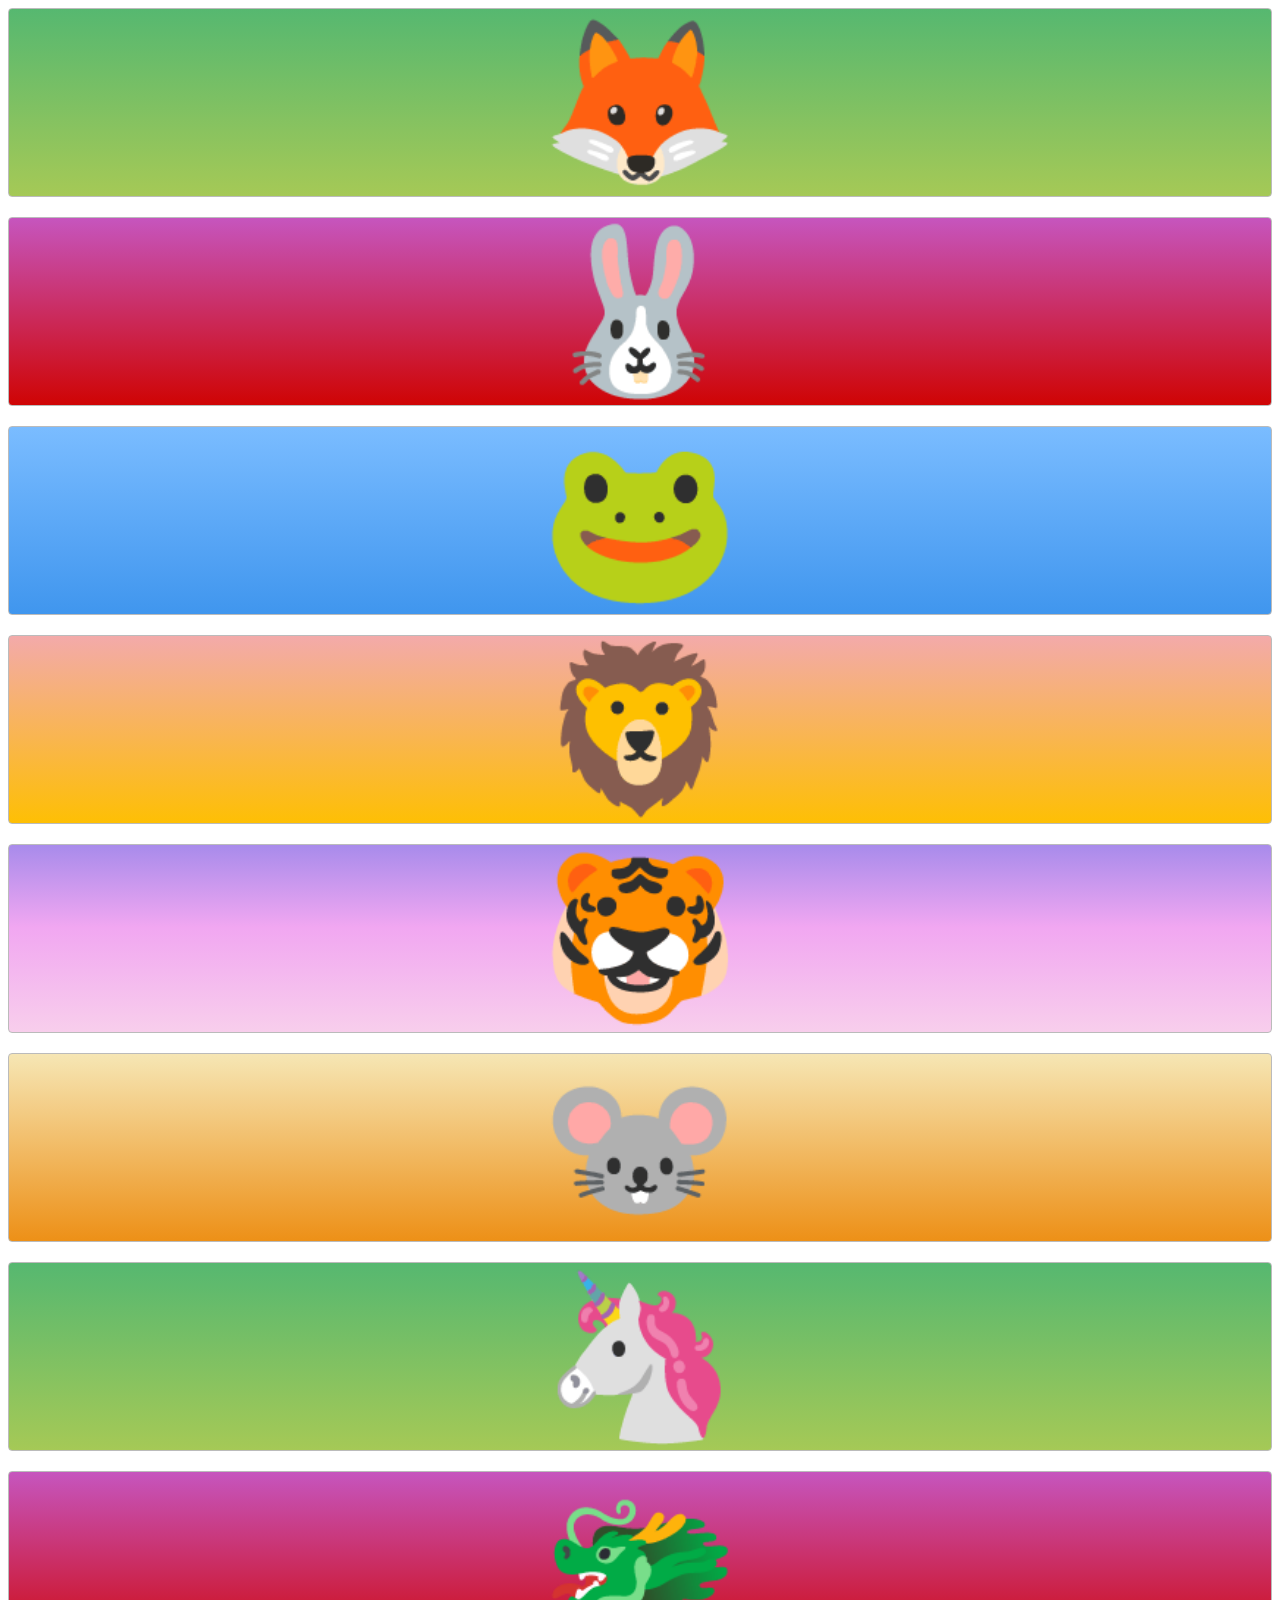
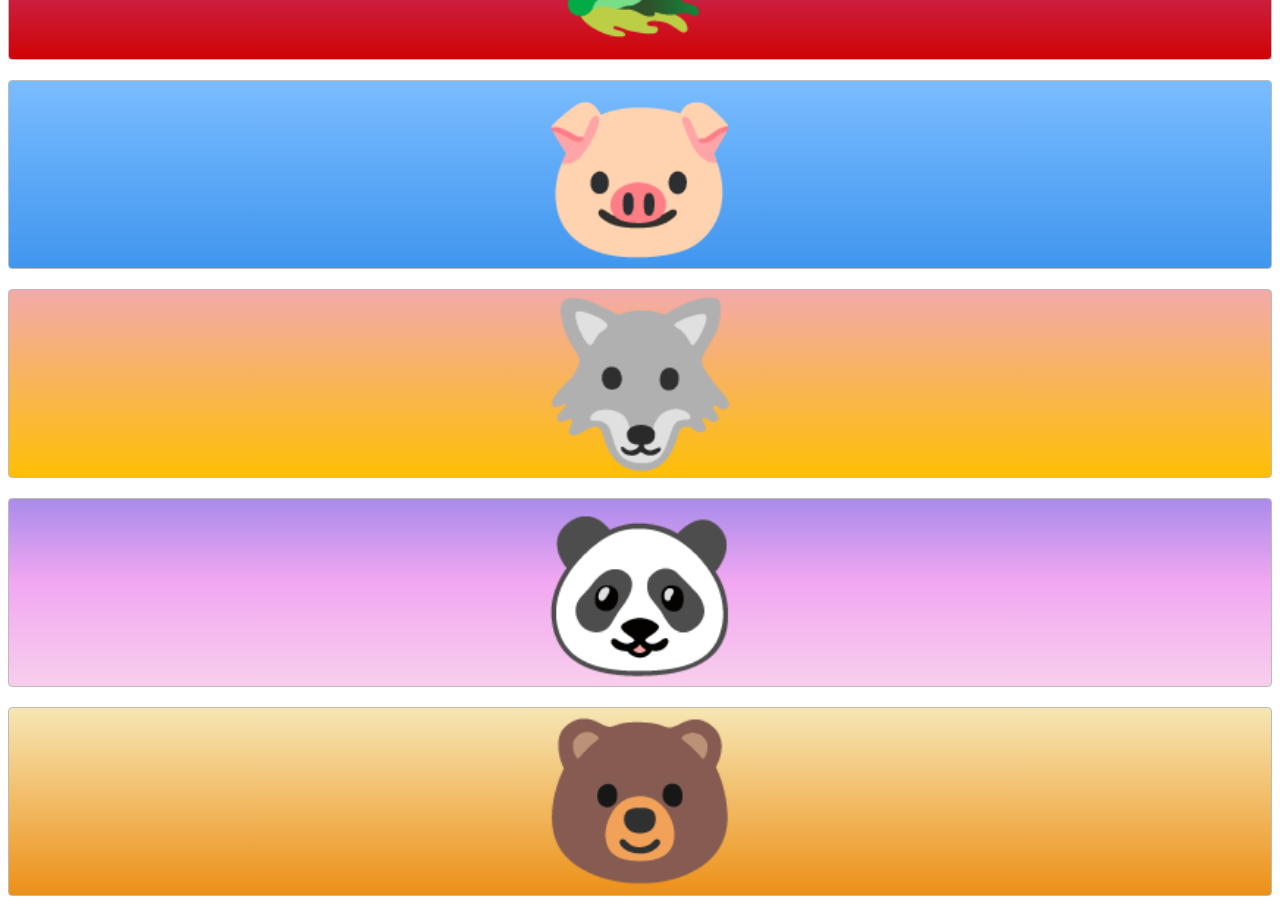
==== index.html @ 91ed1739 "grid-layout example" ====
<!DOCTYPE html>
<html>
<head>
  <!-- the below meta tag is default in most modern browsers. however if you have an
  older browser, the emojis may not show up properly. In which case you need this meta
  tag. Read more here: https://teamtreehouse.com/community/meta-charsetutf8-what-does-this-mean-or-what-does-it-do-i-deleted-it-from-the-code-and-nothing-changed -->
  <meta charset="utf-8" >  
  <title>Grid Master</title>
  <link rel="stylesheet" type="text/css" href="./style.css">
</head>
<body>
  <div class="container">
    <div class="zone green">🦊</div>
    <div class="zone red">🐰</div>
    <div class="zone blue">🐸</div>
    <div class="zone yellow">🦁</div>
    <div class="zone purple">🐯</div>
    <div class="zone brown">🐭</div>
    <div class="zone green">🦄</div>
    <div class="zone red">🐲</div>
    <div class="zone blue">🐷</div>
    <div class="zone yellow">🐺</div>
    <div class="zone purple">🐼</div>
    <div class="zone brown">🐻</div>
  </div>
</body>
</html>
---- style.css ----
.container {
    display: grid;
    grid-gap: 20px;
    grid-template-columns: 1fr; /*pixels or percentage*/
}

.zone {
    cursor:pointer;
    /*display:inline-block;*/
    text-align: center;
    font-size:10em;
    border-radius:4px;
    border:1px solid #bbb;
    transition: all 0.3s linear;
}

.zone:hover {
    -webkit-box-shadow:rgba(0,0,0,0.8) 0px 5px 15px, inset rgba(0,0,0,0.15) 0px -10px 20px;
    -moz-box-shadow:rgba(0,0,0,0.8) 0px 5px 15px, inset rgba(0,0,0,0.15) 0px -10px 20px;
    -o-box-shadow:rgba(0,0,0,0.8) 0px 5px 15px, inset rgba(0,0,0,0.15) 0px -10px 20px;
    box-shadow:rgba(0,0,0,0.8) 0px 5px 15px, inset rgba(0,0,0,0.15) 0px -10px 20px;
}


/*https://paulund.co.uk/how-to-create-shiny-css-buttons*/
/***********************************************************************
 *  Green Background
 **********************************************************************/
.green{
    background: #56B870; /* Old browsers */
    background: -moz-linear-gradient(top, #56B870 0%, #a5c956 100%); /* FF3.6+ */
    background: -webkit-gradient(linear, left top, left bottom, color-stop(0%,#56B870), color-stop(100%,#a5c956)); /* Chrome,Safari4+ */
    background: -webkit-linear-gradient(top, #56B870 0%,#a5c956 100%); /* Chrome10+,Safari5.1+ */
    background: -o-linear-gradient(top, #56B870 0%,#a5c956 100%); /* Opera 11.10+ */
    background: -ms-linear-gradient(top, #56B870 0%,#a5c956 100%); /* IE10+ */
    background: linear-gradient(top, #56B870 0%,#a5c956 100%); /* W3C */
}

/***********************************************************************
 *  Red Background
 **********************************************************************/
.red{
    background: #C655BE; /* Old browsers */
    background: -moz-linear-gradient(top, #C655BE 0%, #cf0404 100%); /* FF3.6+ */
    background: -webkit-gradient(linear, left top, left bottom, color-stop(0%,#C655BE), color-stop(100%,#cf0404)); /* Chrome,Safari4+ */
    background: -webkit-linear-gradient(top, #C655BE 0%,#cf0404 100%); /* Chrome10+,Safari5.1+ */
    background: -o-linear-gradient(top, #C655BE 0%,#cf0404 100%); /* Opera 11.10+ */
    background: -ms-linear-gradient(top, #C655BE 0%,#cf0404 100%); /* IE10+ */
    background: linear-gradient(top, #C655BE 0%,#cf0404 100%); /* W3C */
}

/***********************************************************************
 *  Yellow Background
 **********************************************************************/
.yellow{
    background: #F3AAAA; /* Old browsers */
    background: -moz-linear-gradient(top, #F3AAAA 0%, #febf04 100%); /* FF3.6+ */
    background: -webkit-gradient(linear, left top, left bottom, color-stop(0%,#F3AAAA), color-stop(100%,#febf04)); /* Chrome,Safari4+ */
    background: -webkit-linear-gradient(top, #F3AAAA 0%,#febf04 100%); /* Chrome10+,Safari5.1+ */
    background: -o-linear-gradient(top, #F3AAAA 0%,#febf04 100%); /* Opera 11.10+ */
    background: -ms-linear-gradient(top, #F3AAAA 0%,#febf04 100%); /* IE10+ */
    background: linear-gradient(top, #F3AAAA 0%,#febf04 100%); /* W3C */
}

/***********************************************************************
 *  Blue Background
 **********************************************************************/
.blue{
    background: #7abcff; /* Old browsers */
    background: -moz-linear-gradient(top, #7abcff 0%, #60abf8 44%, #4096ee 100%); /* FF3.6+ */
    background: -webkit-gradient(linear, left top, left bottom, color-stop(0%,#7abcff), color-stop(44%,#60abf8), color-stop(100%,#4096ee)); /* Chrome,Safari4+ */
    background: -webkit-linear-gradient(top, #7abcff 0%,#60abf8 44%,#4096ee 100%); /* Chrome10+,Safari5.1+ */
    background: -o-linear-gradient(top, #7abcff 0%,#60abf8 44%,#4096ee 100%); /* Opera 11.10+ */
    background: -ms-linear-gradient(top, #7abcff 0%,#60abf8 44%,#4096ee 100%); /* IE10+ */
    background: linear-gradient(top, #7abcff 0%,#60abf8 44%,#4096ee 100%); /* W3C */
}

/***********************************************************************
 *  Purple Background
 **********************************************************************/
.purple {
    background: #A88BEB; /* Old browsers */
    background: -moz-linear-gradient(top, #A88BEB 0%, #F1A7F1 44%, #F8CEEC 100%); /* FF3.6+ */
    background: -webkit-gradient(linear, left top, left bottom, color-stop(0%,#A88BEB), color-stop(44%,#F1A7F1), color-stop(100%,#F8CEEC)); /* Chrome,Safari4+ */
    background: -webkit-linear-gradient(top, #A88BEB 0%,#F1A7F1 44%,#F8CEEC 100%); /* Chrome10+,Safari5.1+ */
    background: -o-linear-gradient(top, #A88BEB 0%,#F1A7F1 44%,#F8CEEC 100%); /* Opera 11.10+ */
    background: -ms-linear-gradient(top, #A88BEB 0%,#F1A7F1 44%,#F8CEEC 100%); /* IE10+ */
    background: linear-gradient(top, #A88BEB 0%,#F1A7F1 44%,#F8CEEC 100%); /* W3C */
}

/***********************************************************************
 *  Brown Background
 **********************************************************************/
.brown {
    background: #f6e6b4; /* Old browsers */
    background: -moz-linear-gradient(top, #f6e6b4 0%, #ed9017 100%); /* FF3.6+ */
    background: -webkit-gradient(linear, left top, left bottom, color-stop(0%,#f6e6b4), color-stop(100%,#ed9017)); /* Chrome,Safari4+ */
    background: -webkit-linear-gradient(top, #f6e6b4 0%,#ed9017 100%); /* Chrome10+,Safari5.1+ */
    background: -o-linear-gradient(top, #f6e6b4 0%,#ed9017 100%); /* Opera 11.10+ */
    background: -ms-linear-gradient(top, #f6e6b4 0%,#ed9017 100%); /* IE10+ */
    background: linear-gradient(top, #f6e6b4 0%,#ed9017 100%); /* W3C */
    filter: progid:DXImageTransform.Microsoft.gradient( startColorstr='#f6e6b4', endColorstr='#ed9017',GradientType=0 ); /* IE6-9 */
}
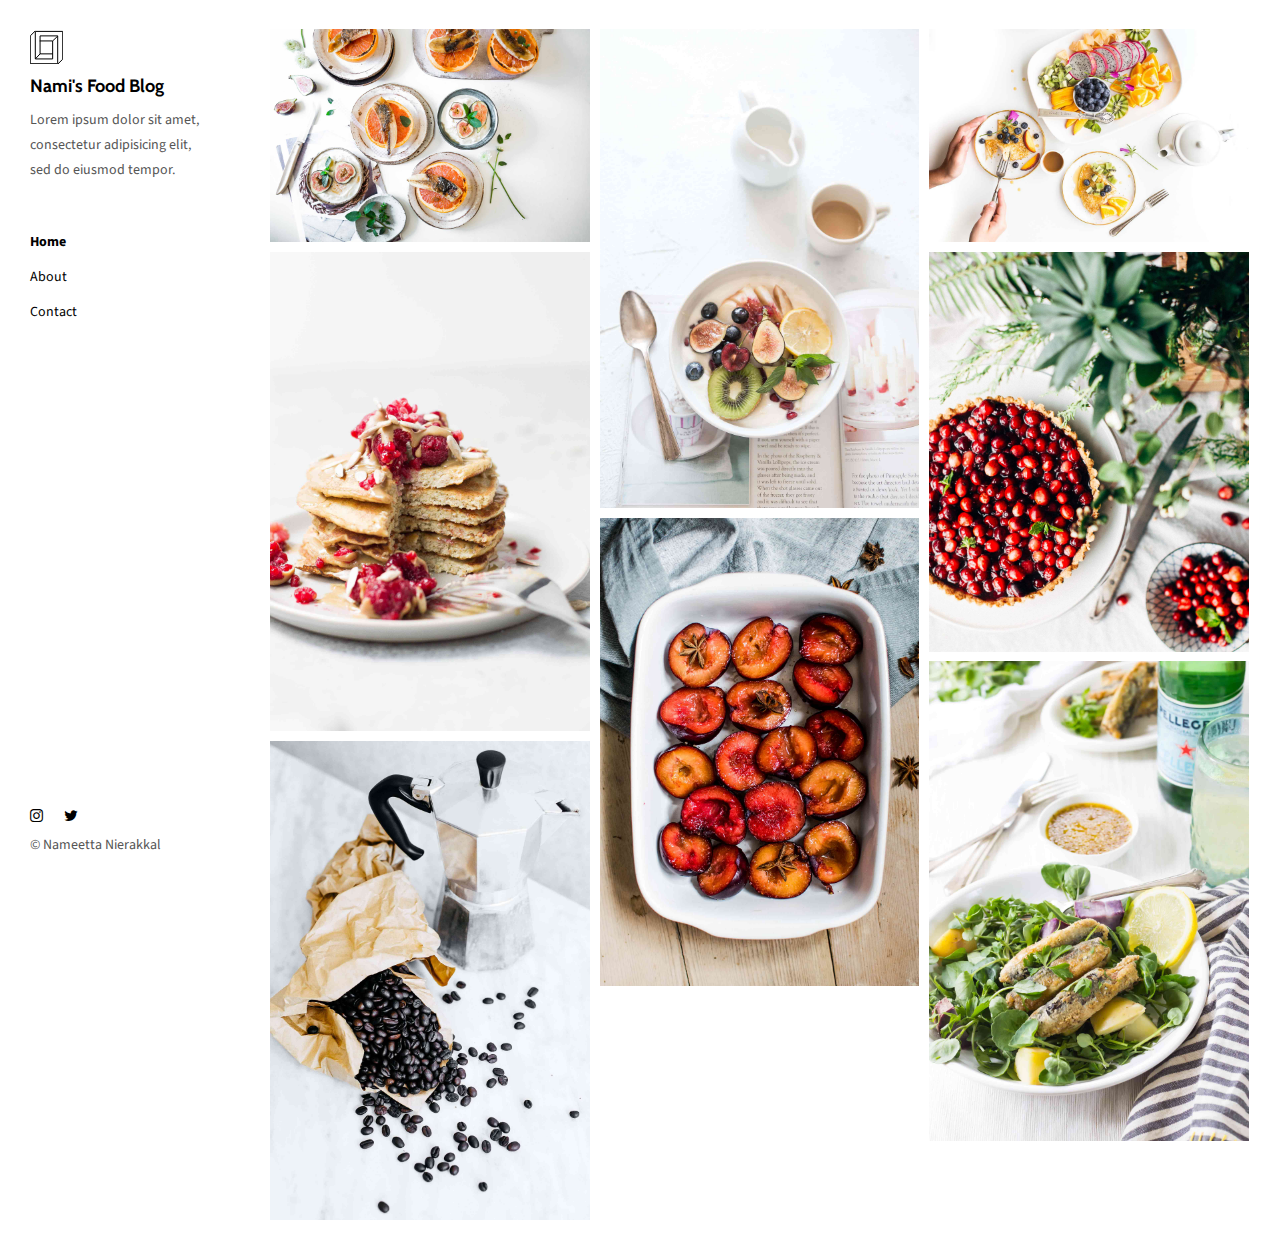
==== commit bde849e7: "add intial files" ====
--- a/index.html
+++ b/index.html
@@ -1,27 +1,212 @@
 <!DOCTYPE html>
-<html>
+<html lang="en">
+
 <head>
-  <!-- the below meta tag is default in most modern browsers. however if you have an
-  older browser, the emojis may not show up properly. In which case you need this meta
-  tag. Read more here: https://teamtreehouse.com/community/meta-charsetutf8-what-does-this-mean-or-what-does-it-do-i-deleted-it-from-the-code-and-nothing-changed -->
-  <meta charset="utf-8" >  
-  <title>Grid Master</title>
-  <link rel="stylesheet" type="text/css" href="./style.css">
-</head>
+  <meta charset="UTF-8">
+  <meta content="IE=edge" http-equiv="X-UA-Compatible">
+  <meta content="width=device-width,initial-scale=1" name="viewport">
+  <meta content="Page description" name="description">
+  <meta name="google" content="notranslate" />
+  <meta content="Mashup templates have been developped by Orson.io team" name="author">
+
+  <!-- Disable tap highlight on IE -->
+  <meta name="msapplication-tap-highlight" content="no">
+  
+  <link href="./assets/apple-icon-180x180.png" rel="apple-touch-icon">
+  <link href="./assets/favicon.ico" rel="icon">
+
+
+
+  <title>Title page</title>  
+
+<link href="./main.82cfd66e.css" rel="stylesheet"></head>
+
 <body>
-  <div class="container">
-    <div class="zone green">🦊</div>
-    <div class="zone red">🐰</div>
-    <div class="zone blue">🐸</div>
-    <div class="zone yellow">🦁</div>
-    <div class="zone purple">🐯</div>
-    <div class="zone brown">🐭</div>
-    <div class="zone green">🦄</div>
-    <div class="zone red">🐲</div>
-    <div class="zone blue">🐷</div>
-    <div class="zone yellow">🐺</div>
-    <div class="zone purple">🐼</div>
-    <div class="zone brown">🐻</div>
+
+<!-- Add your content of header -->
+<header class="">
+  <div class="navbar navbar-default visible-xs">
+    <button type="button" class="navbar-toggle collapsed">
+      <span class="sr-only">Toggle navigation</span>
+      <span class="icon-bar"></span>
+      <span class="icon-bar"></span>
+      <span class="icon-bar"></span>
+    </button>
+    <a href="./index.html" class="navbar-brand">Nami's Food Blog</a>
   </div>
-</body>
+
+  <nav class="sidebar">
+    <div class="navbar-collapse" id="navbar-collapse">
+      <div class="site-header hidden-xs">
+          <a class="site-brand" href="./index.html" title="">
+            <img class="img-responsive site-logo" alt="" src="./assets/images/mashup-logo.svg">
+            Nami's Food Blog
+          </a>
+        <p>Lorem ipsum dolor sit amet, consectetur adipisicing elit, sed do eiusmod
+        tempor.</p>
+      </div>
+      <ul class="nav">
+        <li><a href="./index.html" title="">Home</a></li>
+        <li><a href="./about.html" title="">About</a></li>
+        <!-- <li><a href="./services.html" title="">Services</a></li>-->
+        <li><a href="./contact.html" title="">Contact</a></li>
+        <!-- <li><a href="./components.html" title="">Components</a></li> -->
+
+      </ul>
+
+      <nav class="nav-footer">
+        <p class="nav-footer-social-buttons">
+          <a class="fa-icon" href="https://www.instagram.com/" title="">
+            <i class="fa fa-instagram"></i>
+          </a>
+          <!-- <a class="fa-icon" href="https://dribbble.com/" title="">
+            <i class="fa fa-dribbble"></i>
+          </a> -->
+          <a class="fa-icon" href="https://twitter.com/" title="">
+            <i class="fa fa-twitter"></i>
+          </a>
+        </p>
+        <p>© Nameetta Nierakkal<!--  | Website created with <a href="http://www.mashup-template.com/" title="Create website with free html template">Mashup Template</a>/<a href="https://www.unsplash.com/" title="Beautiful Free Images">Unsplash</a> --></p>
+      </nav>  
+    </div> 
+  </nav>
+</header>
+<main class="" id="main-collapse">
+
+<!-- Add your site or app content here -->
+ 
+<div class="hero-full-wrapper">
+  <div class="grid">
+  <div class="gutter-sizer"></div>
+    <div class="grid-sizer"></div>
+    
+    <div class="grid-item">
+      <img class="img-responsive" alt="" src="./assets/images/img-12.jpg">
+      <a href="./project.html" class="project-description">
+        <div class="project-text-holder">
+          <div class="project-text-inner">
+            <h3>Vivamus vestibulum</h3>
+            <p>Discover more</p>
+          </div>
+        </div>
+      </a>
+    </div>
+
+    
+    <div class="grid-item">
+      <img class="img-responsive" alt="" src="./assets/images/img-05.jpg">
+      <a href="./project.html" class="project-description">
+        <div class="project-text-holder">
+          <div class="project-text-inner">
+            <h3>Vivamus vestibulum</h3>
+            <p>Discover more</p>
+          </div>
+        </div>
+      </a>
+    </div>
+
+    <div class="grid-item">
+      <img class="img-responsive" alt="" src="./assets/images/img-13.jpg">
+      <a href="./project.html" class="project-description">
+        <div class="project-text-holder">
+          <div class="project-text-inner">
+            <h3>Vivamus vestibulum</h3>
+            <p>Discover more</p>
+          </div>
+        </div>
+      </a>
+    </div>
+    <div class="grid-item">
+      <img class="img-responsive" alt="" src="./assets/images/img-04.jpg">
+      <a href="./project.html" class="project-description">
+        <div class="project-text-holder">
+          <div class="project-text-inner">
+            <h3>Vivamus vestibulum</h3>
+            <p>Discover more</p>
+          </div>
+        </div>
+      </a>
+    </div>
+    
+    <div class="grid-item">
+      <img class="img-responsive" alt="" src="./assets/images/img-07.jpg">
+      <a href="./project.html" class="project-description">
+        <div class="project-text-holder">
+          <div class="project-text-inner">
+            <h3>Vivamus vestibulum</h3>
+            <p>Discover more</p>
+          </div>
+        </div>
+      </a>
+    </div>
+
+    <div class="grid-item">
+      <img class="img-responsive" alt="" src="./assets/images/img-11.jpg">
+      <a href="./project.html" class="project-description">
+        <div class="project-text-holder">
+          <div class="project-text-inner">
+            <h3>Vivamus vestibulum</h3>
+            <p>Discover more</p>
+          </div>
+        </div>
+      </a>
+    </div>
+
+    <div class="grid-item">
+      <img class="img-responsive" alt="" src="./assets/images/img-10.jpg">
+      <a href="./project.html" class="project-description">
+        <div class="project-text-holder">
+          <div class="project-text-inner">
+            <h3>Vivamus vestibulum</h3>
+            <p>Discover more</p>
+          </div>
+        </div>
+      </a>
+    </div>
+    <div class="grid-item">
+      <img class="img-responsive" alt="" src="./assets/images/img-03.jpg">
+      <a href="./project.html" class="project-description">
+        <div class="project-text-holder">
+          <div class="project-text-inner">
+            <h3>Vivamus vestibulum</h3>
+            <p>Discover more</p>
+          </div>
+        </div>
+      </a>
+    </div>
+    
+  </div>
+</div>
+
+
+<script>
+  document.addEventListener("DOMContentLoaded", function (event) {
+     masonryBuild();
+  });
+</script>
+
+</main>
+
+<script>
+document.addEventListener("DOMContentLoaded", function (event) {
+  navbarToggleSidebar();
+  navActivePage();
+});
+</script>
+
+<!-- Google Analytics: change UA-XXXXX-X to be your site's ID 
+
+<script>
+  (function (i, s, o, g, r, a, m) {
+    i['GoogleAnalyticsObject'] = r; i[r] = i[r] || function () {
+      (i[r].q = i[r].q || []).push(arguments)
+    }, i[r].l = 1 * new Date(); a = s.createElement(o),
+      m = s.getElementsByTagName(o)[0]; a.async = 1; a.src = g; m.parentNode.insertBefore(a, m)
+  })(window, document, 'script', '//www.google-analytics.com/analytics.js', 'ga');
+  ga('create', 'UA-XXXXX-X', 'auto');
+  ga('send', 'pageview');
+</script>
+
+--><script type="text/javascript" src="./main.85741bff.js"></script></body>
+
 </html>--- a/main.82cfd66e.css
+++ b/main.82cfd66e.css
@@ -0,0 +1,9 @@
+@import url(https://fonts.googleapis.com/css?family=Cabin:400,700|Source+Sans+Pro:400,700);@import url(https://maxcdn.bootstrapcdn.com/font-awesome/4.7.0/css/font-awesome.min.css);/*!
+ * Bootstrap v3.3.7 (http://getbootstrap.com)
+ * Copyright 2011-2016 Twitter, Inc.
+ * Licensed under MIT (https://github.com/twbs/bootstrap/blob/master/LICENSE)
+ */
+/*! normalize.css v3.0.3 | MIT License | github.com/necolas/normalize.css */html{font-family:sans-serif;-ms-text-size-adjust:100%;-webkit-text-size-adjust:100%}body{margin:0}article,aside,details,figcaption,figure,footer,header,hgroup,main,menu,nav,section,summary{display:block}audio,canvas,progress,video{display:inline-block;vertical-align:baseline}audio:not([controls]){display:none;height:0}[hidden],template{display:none}a{background-color:transparent}a:active,a:hover{outline:0}abbr[title]{border-bottom:1px dotted}b,strong{font-weight:700}dfn{font-style:italic}h1{font-size:2em;margin:.67em 0}mark{background:#ff0;color:#000}small{font-size:80%}sub,sup{font-size:75%;line-height:0;position:relative;vertical-align:baseline}sup{top:-.5em}sub{bottom:-.25em}img{border:0}svg:not(:root){overflow:hidden}figure{margin:1em 40px}hr{box-sizing:content-box;height:0}pre{overflow:auto}code,kbd,pre,samp{font-family:monospace,monospace;font-size:1em}button,input,optgroup,select,textarea{color:inherit;font:inherit;margin:0}button{overflow:visible}button,select{text-transform:none}button,html input[type=button],input[type=reset],input[type=submit]{-webkit-appearance:button;cursor:pointer}button[disabled],html input[disabled]{cursor:default}button::-moz-focus-inner,input::-moz-focus-inner{border:0;padding:0}input{line-height:normal}input[type=checkbox],input[type=radio]{box-sizing:border-box;padding:0}input[type=number]::-webkit-inner-spin-button,input[type=number]::-webkit-outer-spin-button{height:auto}input[type=search]{-webkit-appearance:textfield;box-sizing:content-box}input[type=search]::-webkit-search-cancel-button,input[type=search]::-webkit-search-decoration{-webkit-appearance:none}fieldset{border:1px solid silver;margin:0 2px;padding:.35em .625em .75em}textarea{overflow:auto}optgroup{font-weight:700}table{border-collapse:collapse;border-spacing:0}td,th{padding:0}
+
+/*! Source: https://github.com/h5bp/html5-boilerplate/blob/master/src/css/main.css */@media print{*,:after,:before{background:transparent!important;color:#000!important;box-shadow:none!important;text-shadow:none!important}a,a:visited{text-decoration:underline}a[href]:after{content:" (" attr(href) ")"}abbr[title]:after{content:" (" attr(title) ")"}a[href^="#"]:after,a[href^="javascript:"]:after{content:""}blockquote,pre{border:1px solid #999;page-break-inside:avoid}thead{display:table-header-group}img,tr{page-break-inside:avoid}img{max-width:100%!important}h2,h3,p{orphans:3;widows:3}h2,h3{page-break-after:avoid}.navbar{display:none}.btn>.caret,.dropup>.btn>.caret{border-top-color:#000!important}.label{border:1px solid #000}.table{border-collapse:collapse!important}.table td,.table th{background-color:#fff!important}.table-bordered td,.table-bordered th{border:1px solid #ddd!important}}*,:after,:before{-webkit-box-sizing:border-box;-moz-box-sizing:border-box;box-sizing:border-box}html{font-size:10px;-webkit-tap-highlight-color:transparent}body{font-family:Source Sans Pro,Helvetica,Arial,sans-serif;font-size:14px;line-height:1.78;color:#555;background-color:#fff}button,input,select,textarea{font-family:inherit;font-size:inherit;line-height:inherit}a{color:#ff6360;text-decoration:none}a:focus,a:hover{color:#ff1814;text-decoration:underline}a:focus{outline:5px auto -webkit-focus-ring-color;outline-offset:-2px}figure{margin:0}img{vertical-align:middle}.img-responsive{display:block;max-width:100%;height:auto}.img-rounded{border-radius:2px}.img-thumbnail{padding:4px;line-height:1.78;background-color:#fff;border:1px solid #ddd;border-radius:2px;-webkit-transition:all .2s ease-in-out;-o-transition:all .2s ease-in-out;transition:all .2s ease-in-out;display:inline-block;max-width:100%;height:auto}.img-circle{border-radius:50%}hr{margin-top:24px;margin-bottom:24px;border:0;border-top:1px solid #eee}.sr-only{position:absolute;width:1px;height:1px;margin:-1px;padding:0;overflow:hidden;clip:rect(0,0,0,0);border:0}.sr-only-focusable:active,.sr-only-focusable:focus{position:static;width:auto;height:auto;margin:0;overflow:visible;clip:auto}[role=button]{cursor:pointer}.h1,.h2,.h3,.h4,.h5,.h6,h1,h2,h3,h4,h5,h6{font-family:Cabin,Helvetica,Arial,sans-serif;font-weight:700;line-height:1.1;color:#000}.h1 .small,.h1 small,.h2 .small,.h2 small,.h3 .small,.h3 small,.h4 .small,.h4 small,.h5 .small,.h5 small,.h6 .small,.h6 small,h1 .small,h1 small,h2 .small,h2 small,h3 .small,h3 small,h4 .small,h4 small,h5 .small,h5 small,h6 .small,h6 small{font-weight:400;line-height:1;color:#777}.h1,.h2,.h3,h1,h2,h3{margin-top:24px;margin-bottom:12px}.h1 .small,.h1 small,.h2 .small,.h2 small,.h3 .small,.h3 small,h1 .small,h1 small,h2 .small,h2 small,h3 .small,h3 small{font-size:65%}.h4,.h5,.h6,h4,h5,h6{margin-top:12px;margin-bottom:12px}.h4 .small,.h4 small,.h5 .small,.h5 small,.h6 .small,.h6 small,h4 .small,h4 small,h5 .small,h5 small,h6 .small,h6 small{font-size:75%}.h1,h1{font-size:44px}.h2,h2{font-size:33px}.h3,h3{font-size:25px}.h4,h4{font-size:19px}.h5,h5{font-size:14px}.h6,h6{font-size:12px}p{margin:0 0 12px}.lead{margin-bottom:24px;font-size:16px;font-weight:300;line-height:1.4}@media (min-width:768px){.lead{font-size:21px}}.small,small{font-size:85%}.mark,mark{background-color:#fcf8e3;padding:.2em}.text-left{text-align:left}.text-right{text-align:right}.text-center{text-align:center}.text-justify{text-align:justify}.text-nowrap{white-space:nowrap}.text-lowercase{text-transform:lowercase}.initialism,.text-uppercase{text-transform:uppercase}.text-capitalize{text-transform:capitalize}.text-muted{color:#777}.text-primary{color:#ff6360}a.text-primary:focus,a.text-primary:hover{color:#ff312d}.text-success{color:#fff}a.text-success:focus,a.text-success:hover{color:#e6e6e6}.text-info{color:#31708f}a.text-info:focus,a.text-info:hover{color:#245269}.text-warning{color:#8a6d3b}a.text-warning:focus,a.text-warning:hover{color:#66512c}.text-danger{color:#fff}a.text-danger:focus,a.text-danger:hover{color:#e6e6e6}.bg-primary{color:#fff;background-color:#ff6360}a.bg-primary:focus,a.bg-primary:hover{background-color:#ff312d}.bg-success{background-color:#57ce6e}a.bg-success:focus,a.bg-success:hover{background-color:#37bb50}.bg-info{background-color:#d9edf7}a.bg-info:focus,a.bg-info:hover{background-color:#afd9ee}.bg-warning{background-color:#fcf8e3}a.bg-warning:focus,a.bg-warning:hover{background-color:#f7ecb5}.bg-danger{background-color:#ee624b}a.bg-danger:focus,a.bg-danger:hover{background-color:#ea391c}.page-header{padding-bottom:11px;margin:48px 0 24px;border-bottom:1px solid #eee}ol,ul{margin-top:0;margin-bottom:12px}ol ol,ol ul,ul ol,ul ul{margin-bottom:0}.list-inline,.list-unstyled{padding-left:0;list-style:none}.list-inline{margin-left:-5px}.list-inline>li{display:inline-block;padding-left:5px;padding-right:5px}dl{margin-top:0;margin-bottom:24px}dd,dt{line-height:1.78}dt{font-weight:700}dd{margin-left:0}.dl-horizontal dd:after,.dl-horizontal dd:before{content:" ";display:table}.dl-horizontal dd:after{clear:both}@media (min-width:768px){.dl-horizontal dt{float:left;width:160px;clear:left;text-align:right;overflow:hidden;text-overflow:ellipsis;white-space:nowrap}.dl-horizontal dd{margin-left:180px}}abbr[data-original-title],abbr[title]{cursor:help;border-bottom:1px dotted #777}.initialism{font-size:90%}blockquote{padding:12px 24px;margin:0 0 24px;font-size:17.5px;border-left:5px solid #eee}blockquote ol:last-child,blockquote p:last-child,blockquote ul:last-child{margin-bottom:0}blockquote .small,blockquote footer,blockquote small{display:block;font-size:80%;line-height:1.78;color:#777}blockquote .small:before,blockquote footer:before,blockquote small:before{content:"\2014   \A0"}.blockquote-reverse,blockquote.pull-right{padding-right:15px;padding-left:0;border-right:5px solid #eee;border-left:0;text-align:right}.blockquote-reverse .small:before,.blockquote-reverse footer:before,.blockquote-reverse small:before,blockquote.pull-right .small:before,blockquote.pull-right footer:before,blockquote.pull-right small:before{content:""}.blockquote-reverse .small:after,.blockquote-reverse footer:after,.blockquote-reverse small:after,blockquote.pull-right .small:after,blockquote.pull-right footer:after,blockquote.pull-right small:after{content:"\A0   \2014"}address{margin-bottom:24px;font-style:normal;line-height:1.78}code,kbd,pre,samp{font-family:Menlo,Monaco,Consolas,Courier New,monospace}code{color:#c7254e;background-color:#f9f2f4}code,kbd{padding:2px 4px;font-size:90%;border-radius:2px}kbd{color:#fff;background-color:#333;box-shadow:inset 0 -1px 0 rgba(0,0,0,.25)}kbd kbd{padding:0;font-size:100%;font-weight:700;box-shadow:none}pre{display:block;padding:11.5px;margin:0 0 12px;font-size:13px;line-height:1.78;word-break:break-all;word-wrap:break-word;color:#333;background-color:#f5f5f5;border:1px solid #ccc;border-radius:2px}pre code{padding:0;font-size:inherit;color:inherit;white-space:pre-wrap;background-color:transparent;border-radius:0}.pre-scrollable{max-height:340px;overflow-y:scroll}.container{margin-right:auto;margin-left:auto;padding-left:15px;padding-right:15px}.container:after,.container:before{content:" ";display:table}.container:after{clear:both}@media (min-width:768px){.container{width:750px}}@media (min-width:992px){.container{width:970px}}@media (min-width:1200px){.container{width:1170px}}.container-fluid{margin-right:auto;margin-left:auto;padding-left:15px;padding-right:15px}.container-fluid:after,.container-fluid:before{content:" ";display:table}.container-fluid:after{clear:both}.row{margin-left:-15px;margin-right:-15px}.row:after,.row:before{content:" ";display:table}.row:after{clear:both}.col-lg-1,.col-lg-2,.col-lg-3,.col-lg-4,.col-lg-5,.col-lg-6,.col-lg-7,.col-lg-8,.col-lg-9,.col-lg-10,.col-lg-11,.col-lg-12,.col-md-1,.col-md-2,.col-md-3,.col-md-4,.col-md-5,.col-md-6,.col-md-7,.col-md-8,.col-md-9,.col-md-10,.col-md-11,.col-md-12,.col-sm-1,.col-sm-2,.col-sm-3,.col-sm-4,.col-sm-5,.col-sm-6,.col-sm-7,.col-sm-8,.col-sm-9,.col-sm-10,.col-sm-11,.col-sm-12,.col-xs-1,.col-xs-2,.col-xs-3,.col-xs-4,.col-xs-5,.col-xs-6,.col-xs-7,.col-xs-8,.col-xs-9,.col-xs-10,.col-xs-11,.col-xs-12{position:relative;min-height:1px;padding-left:15px;padding-right:15px}.col-xs-1,.col-xs-2,.col-xs-3,.col-xs-4,.col-xs-5,.col-xs-6,.col-xs-7,.col-xs-8,.col-xs-9,.col-xs-10,.col-xs-11,.col-xs-12{float:left}.col-xs-1{width:8.33333%}.col-xs-2{width:16.66667%}.col-xs-3{width:25%}.col-xs-4{width:33.33333%}.col-xs-5{width:41.66667%}.col-xs-6{width:50%}.col-xs-7{width:58.33333%}.col-xs-8{width:66.66667%}.col-xs-9{width:75%}.col-xs-10{width:83.33333%}.col-xs-11{width:91.66667%}.col-xs-12{width:100%}.col-xs-pull-0{right:auto}.col-xs-pull-1{right:8.33333%}.col-xs-pull-2{right:16.66667%}.col-xs-pull-3{right:25%}.col-xs-pull-4{right:33.33333%}.col-xs-pull-5{right:41.66667%}.col-xs-pull-6{right:50%}.col-xs-pull-7{right:58.33333%}.col-xs-pull-8{right:66.66667%}.col-xs-pull-9{right:75%}.col-xs-pull-10{right:83.33333%}.col-xs-pull-11{right:91.66667%}.col-xs-pull-12{right:100%}.col-xs-push-0{left:auto}.col-xs-push-1{left:8.33333%}.col-xs-push-2{left:16.66667%}.col-xs-push-3{left:25%}.col-xs-push-4{left:33.33333%}.col-xs-push-5{left:41.66667%}.col-xs-push-6{left:50%}.col-xs-push-7{left:58.33333%}.col-xs-push-8{left:66.66667%}.col-xs-push-9{left:75%}.col-xs-push-10{left:83.33333%}.col-xs-push-11{left:91.66667%}.col-xs-push-12{left:100%}.col-xs-offset-0{margin-left:0}.col-xs-offset-1{margin-left:8.33333%}.col-xs-offset-2{margin-left:16.66667%}.col-xs-offset-3{margin-left:25%}.col-xs-offset-4{margin-left:33.33333%}.col-xs-offset-5{margin-left:41.66667%}.col-xs-offset-6{margin-left:50%}.col-xs-offset-7{margin-left:58.33333%}.col-xs-offset-8{margin-left:66.66667%}.col-xs-offset-9{margin-left:75%}.col-xs-offset-10{margin-left:83.33333%}.col-xs-offset-11{margin-left:91.66667%}.col-xs-offset-12{margin-left:100%}@media (min-width:768px){.col-sm-1,.col-sm-2,.col-sm-3,.col-sm-4,.col-sm-5,.col-sm-6,.col-sm-7,.col-sm-8,.col-sm-9,.col-sm-10,.col-sm-11,.col-sm-12{float:left}.col-sm-1{width:8.33333%}.col-sm-2{width:16.66667%}.col-sm-3{width:25%}.col-sm-4{width:33.33333%}.col-sm-5{width:41.66667%}.col-sm-6{width:50%}.col-sm-7{width:58.33333%}.col-sm-8{width:66.66667%}.col-sm-9{width:75%}.col-sm-10{width:83.33333%}.col-sm-11{width:91.66667%}.col-sm-12{width:100%}.col-sm-pull-0{right:auto}.col-sm-pull-1{right:8.33333%}.col-sm-pull-2{right:16.66667%}.col-sm-pull-3{right:25%}.col-sm-pull-4{right:33.33333%}.col-sm-pull-5{right:41.66667%}.col-sm-pull-6{right:50%}.col-sm-pull-7{right:58.33333%}.col-sm-pull-8{right:66.66667%}.col-sm-pull-9{right:75%}.col-sm-pull-10{right:83.33333%}.col-sm-pull-11{right:91.66667%}.col-sm-pull-12{right:100%}.col-sm-push-0{left:auto}.col-sm-push-1{left:8.33333%}.col-sm-push-2{left:16.66667%}.col-sm-push-3{left:25%}.col-sm-push-4{left:33.33333%}.col-sm-push-5{left:41.66667%}.col-sm-push-6{left:50%}.col-sm-push-7{left:58.33333%}.col-sm-push-8{left:66.66667%}.col-sm-push-9{left:75%}.col-sm-push-10{left:83.33333%}.col-sm-push-11{left:91.66667%}.col-sm-push-12{left:100%}.col-sm-offset-0{margin-left:0}.col-sm-offset-1{margin-left:8.33333%}.col-sm-offset-2{margin-left:16.66667%}.col-sm-offset-3{margin-left:25%}.col-sm-offset-4{margin-left:33.33333%}.col-sm-offset-5{margin-left:41.66667%}.col-sm-offset-6{margin-left:50%}.col-sm-offset-7{margin-left:58.33333%}.col-sm-offset-8{margin-left:66.66667%}.col-sm-offset-9{margin-left:75%}.col-sm-offset-10{margin-left:83.33333%}.col-sm-offset-11{margin-left:91.66667%}.col-sm-offset-12{margin-left:100%}}@media (min-width:992px){.col-md-1,.col-md-2,.col-md-3,.col-md-4,.col-md-5,.col-md-6,.col-md-7,.col-md-8,.col-md-9,.col-md-10,.col-md-11,.col-md-12{float:left}.col-md-1{width:8.33333%}.col-md-2{width:16.66667%}.col-md-3{width:25%}.col-md-4{width:33.33333%}.col-md-5{width:41.66667%}.col-md-6{width:50%}.col-md-7{width:58.33333%}.col-md-8{width:66.66667%}.col-md-9{width:75%}.col-md-10{width:83.33333%}.col-md-11{width:91.66667%}.col-md-12{width:100%}.col-md-pull-0{right:auto}.col-md-pull-1{right:8.33333%}.col-md-pull-2{right:16.66667%}.col-md-pull-3{right:25%}.col-md-pull-4{right:33.33333%}.col-md-pull-5{right:41.66667%}.col-md-pull-6{right:50%}.col-md-pull-7{right:58.33333%}.col-md-pull-8{right:66.66667%}.col-md-pull-9{right:75%}.col-md-pull-10{right:83.33333%}.col-md-pull-11{right:91.66667%}.col-md-pull-12{right:100%}.col-md-push-0{left:auto}.col-md-push-1{left:8.33333%}.col-md-push-2{left:16.66667%}.col-md-push-3{left:25%}.col-md-push-4{left:33.33333%}.col-md-push-5{left:41.66667%}.col-md-push-6{left:50%}.col-md-push-7{left:58.33333%}.col-md-push-8{left:66.66667%}.col-md-push-9{left:75%}.col-md-push-10{left:83.33333%}.col-md-push-11{left:91.66667%}.col-md-push-12{left:100%}.col-md-offset-0{margin-left:0}.col-md-offset-1{margin-left:8.33333%}.col-md-offset-2{margin-left:16.66667%}.col-md-offset-3{margin-left:25%}.col-md-offset-4{margin-left:33.33333%}.col-md-offset-5{margin-left:41.66667%}.col-md-offset-6{margin-left:50%}.col-md-offset-7{margin-left:58.33333%}.col-md-offset-8{margin-left:66.66667%}.col-md-offset-9{margin-left:75%}.col-md-offset-10{margin-left:83.33333%}.col-md-offset-11{margin-left:91.66667%}.col-md-offset-12{margin-left:100%}}@media (min-width:1200px){.col-lg-1,.col-lg-2,.col-lg-3,.col-lg-4,.col-lg-5,.col-lg-6,.col-lg-7,.col-lg-8,.col-lg-9,.col-lg-10,.col-lg-11,.col-lg-12{float:left}.col-lg-1{width:8.33333%}.col-lg-2{width:16.66667%}.col-lg-3{width:25%}.col-lg-4{width:33.33333%}.col-lg-5{width:41.66667%}.col-lg-6{width:50%}.col-lg-7{width:58.33333%}.col-lg-8{width:66.66667%}.col-lg-9{width:75%}.col-lg-10{width:83.33333%}.col-lg-11{width:91.66667%}.col-lg-12{width:100%}.col-lg-pull-0{right:auto}.col-lg-pull-1{right:8.33333%}.col-lg-pull-2{right:16.66667%}.col-lg-pull-3{right:25%}.col-lg-pull-4{right:33.33333%}.col-lg-pull-5{right:41.66667%}.col-lg-pull-6{right:50%}.col-lg-pull-7{right:58.33333%}.col-lg-pull-8{right:66.66667%}.col-lg-pull-9{right:75%}.col-lg-pull-10{right:83.33333%}.col-lg-pull-11{right:91.66667%}.col-lg-pull-12{right:100%}.col-lg-push-0{left:auto}.col-lg-push-1{left:8.33333%}.col-lg-push-2{left:16.66667%}.col-lg-push-3{left:25%}.col-lg-push-4{left:33.33333%}.col-lg-push-5{left:41.66667%}.col-lg-push-6{left:50%}.col-lg-push-7{left:58.33333%}.col-lg-push-8{left:66.66667%}.col-lg-push-9{left:75%}.col-lg-push-10{left:83.33333%}.col-lg-push-11{left:91.66667%}.col-lg-push-12{left:100%}.col-lg-offset-0{margin-left:0}.col-lg-offset-1{margin-left:8.33333%}.col-lg-offset-2{margin-left:16.66667%}.col-lg-offset-3{margin-left:25%}.col-lg-offset-4{margin-left:33.33333%}.col-lg-offset-5{margin-left:41.66667%}.col-lg-offset-6{margin-left:50%}.col-lg-offset-7{margin-left:58.33333%}.col-lg-offset-8{margin-left:66.66667%}.col-lg-offset-9{margin-left:75%}.col-lg-offset-10{margin-left:83.33333%}.col-lg-offset-11{margin-left:91.66667%}.col-lg-offset-12{margin-left:100%}}table{background-color:transparent}caption{padding-top:8px;padding-bottom:8px;color:#777}caption,th{text-align:left}.table{width:100%;max-width:100%;margin-bottom:24px}.table>tbody>tr>td,.table>tbody>tr>th,.table>tfoot>tr>td,.table>tfoot>tr>th,.table>thead>tr>td,.table>thead>tr>th{padding:8px;line-height:1.78;vertical-align:top;border-top:1px solid #ddd}.table>thead>tr>th{vertical-align:bottom;border-bottom:2px solid #ddd}.table>caption+thead>tr:first-child>td,.table>caption+thead>tr:first-child>th,.table>colgroup+thead>tr:first-child>td,.table>colgroup+thead>tr:first-child>th,.table>thead:first-child>tr:first-child>td,.table>thead:first-child>tr:first-child>th{border-top:0}.table>tbody+tbody{border-top:2px solid #ddd}.table .table{background-color:#fff}.table-condensed>tbody>tr>td,.table-condensed>tbody>tr>th,.table-condensed>tfoot>tr>td,.table-condensed>tfoot>tr>th,.table-condensed>thead>tr>td,.table-condensed>thead>tr>th{padding:5px}.table-bordered,.table-bordered>tbody>tr>td,.table-bordered>tbody>tr>th,.table-bordered>tfoot>tr>td,.table-bordered>tfoot>tr>th,.table-bordered>thead>tr>td,.table-bordered>thead>tr>th{border:1px solid #ddd}.table-bordered>thead>tr>td,.table-bordered>thead>tr>th{border-bottom-width:2px}.table-striped>tbody>tr:nth-of-type(odd){background-color:#f9f9f9}.table-hover>tbody>tr:hover{background-color:#f5f5f5}table col[class*=col-]{position:static;float:none;display:table-column}table td[class*=col-],table th[class*=col-]{position:static;float:none;display:table-cell}.table>tbody>tr.active>td,.table>tbody>tr.active>th,.table>tbody>tr>td.active,.table>tbody>tr>th.active,.table>tfoot>tr.active>td,.table>tfoot>tr.active>th,.table>tfoot>tr>td.active,.table>tfoot>tr>th.active,.table>thead>tr.active>td,.table>thead>tr.active>th,.table>thead>tr>td.active,.table>thead>tr>th.active{background-color:#f5f5f5}.table-hover>tbody>tr.active:hover>td,.table-hover>tbody>tr.active:hover>th,.table-hover>tbody>tr:hover>.active,.table-hover>tbody>tr>td.active:hover,.table-hover>tbody>tr>th.active:hover{background-color:#e8e8e8}.table>tbody>tr.success>td,.table>tbody>tr.success>th,.table>tbody>tr>td.success,.table>tbody>tr>th.success,.table>tfoot>tr.success>td,.table>tfoot>tr.success>th,.table>tfoot>tr>td.success,.table>tfoot>tr>th.success,.table>thead>tr.success>td,.table>thead>tr.success>th,.table>thead>tr>td.success,.table>thead>tr>th.success{background-color:#57ce6e}.table-hover>tbody>tr.success:hover>td,.table-hover>tbody>tr.success:hover>th,.table-hover>tbody>tr:hover>.success,.table-hover>tbody>tr>td.success:hover,.table-hover>tbody>tr>th.success:hover{background-color:#43c85d}.table>tbody>tr.info>td,.table>tbody>tr.info>th,.table>tbody>tr>td.info,.table>tbody>tr>th.info,.table>tfoot>tr.info>td,.table>tfoot>tr.info>th,.table>tfoot>tr>td.info,.table>tfoot>tr>th.info,.table>thead>tr.info>td,.table>thead>tr.info>th,.table>thead>tr>td.info,.table>thead>tr>th.info{background-color:#d9edf7}.table-hover>tbody>tr.info:hover>td,.table-hover>tbody>tr.info:hover>th,.table-hover>tbody>tr:hover>.info,.table-hover>tbody>tr>td.info:hover,.table-hover>tbody>tr>th.info:hover{background-color:#c4e3f3}.table>tbody>tr.warning>td,.table>tbody>tr.warning>th,.table>tbody>tr>td.warning,.table>tbody>tr>th.warning,.table>tfoot>tr.warning>td,.table>tfoot>tr.warning>th,.table>tfoot>tr>td.warning,.table>tfoot>tr>th.warning,.table>thead>tr.warning>td,.table>thead>tr.warning>th,.table>thead>tr>td.warning,.table>thead>tr>th.warning{background-color:#fcf8e3}.table-hover>tbody>tr.warning:hover>td,.table-hover>tbody>tr.warning:hover>th,.table-hover>tbody>tr:hover>.warning,.table-hover>tbody>tr>td.warning:hover,.table-hover>tbody>tr>th.warning:hover{background-color:#faf2cc}.table>tbody>tr.danger>td,.table>tbody>tr.danger>th,.table>tbody>tr>td.danger,.table>tbody>tr>th.danger,.table>tfoot>tr.danger>td,.table>tfoot>tr.danger>th,.table>tfoot>tr>td.danger,.table>tfoot>tr>th.danger,.table>thead>tr.danger>td,.table>thead>tr.danger>th,.table>thead>tr>td.danger,.table>thead>tr>th.danger{background-color:#ee624b}.table-hover>tbody>tr.danger:hover>td,.table-hover>tbody>tr.danger:hover>th,.table-hover>tbody>tr:hover>.danger,.table-hover>tbody>tr>td.danger:hover,.table-hover>tbody>tr>th.danger:hover{background-color:#ec4e34}.table-responsive{overflow-x:auto;min-height:.01%}@media screen and (max-width:767px){.table-responsive{width:100%;margin-bottom:18px;overflow-y:hidden;-ms-overflow-style:-ms-autohiding-scrollbar;border:1px solid #ddd}.table-responsive>.table{margin-bottom:0}.table-responsive>.table>tbody>tr>td,.table-responsive>.table>tbody>tr>th,.table-responsive>.table>tfoot>tr>td,.table-responsive>.table>tfoot>tr>th,.table-responsive>.table>thead>tr>td,.table-responsive>.table>thead>tr>th{white-space:nowrap}.table-responsive>.table-bordered{border:0}.table-responsive>.table-bordered>tbody>tr>td:first-child,.table-responsive>.table-bordered>tbody>tr>th:first-child,.table-responsive>.table-bordered>tfoot>tr>td:first-child,.table-responsive>.table-bordered>tfoot>tr>th:first-child,.table-responsive>.table-bordered>thead>tr>td:first-child,.table-responsive>.table-bordered>thead>tr>th:first-child{border-left:0}.table-responsive>.table-bordered>tbody>tr>td:last-child,.table-responsive>.table-bordered>tbody>tr>th:last-child,.table-responsive>.table-bordered>tfoot>tr>td:last-child,.table-responsive>.table-bordered>tfoot>tr>th:last-child,.table-responsive>.table-bordered>thead>tr>td:last-child,.table-responsive>.table-bordered>thead>tr>th:last-child{border-right:0}.table-responsive>.table-bordered>tbody>tr:last-child>td,.table-responsive>.table-bordered>tbody>tr:last-child>th,.table-responsive>.table-bordered>tfoot>tr:last-child>td,.table-responsive>.table-bordered>tfoot>tr:last-child>th{border-bottom:0}}fieldset{margin:0;min-width:0}fieldset,legend{padding:0;border:0}legend{display:block;width:100%;margin-bottom:24px;font-size:21px;line-height:inherit;color:#333;border-bottom:1px solid #e5e5e5}label{display:inline-block;max-width:100%;margin-bottom:5px;font-weight:700}input[type=search]{-webkit-box-sizing:border-box;-moz-box-sizing:border-box;box-sizing:border-box}input[type=checkbox],input[type=radio]{margin:4px 0 0;margin-top:1px\9;line-height:normal}input[type=file]{display:block}input[type=range]{display:block;width:100%}select[multiple],select[size]{height:auto}input[type=checkbox]:focus,input[type=file]:focus,input[type=radio]:focus{outline:5px auto -webkit-focus-ring-color;outline-offset:-2px}output{padding-top:9px}.form-control,output{display:block;font-size:14px;line-height:1.78;color:#555}.form-control{width:100%;height:40px;padding:8px 20px;background-color:#fff;background-image:none;border:1px solid #000;border-radius:2px;-webkit-box-shadow:inset 0 1px 1px rgba(0,0,0,.075);box-shadow:inset 0 1px 1px rgba(0,0,0,.075);-webkit-transition:border-color .15s ease-in-out,box-shadow .15s ease-in-out;-o-transition:border-color ease-in-out .15s,box-shadow ease-in-out .15s;transition:border-color .15s ease-in-out,box-shadow .15s ease-in-out}.form-control:focus{border-color:#66afe9;-webkit-box-shadow:inset 0 1px 1px rgba(0,0,0,.075),0 0 8px rgba(102,175,233,.6);box-shadow:inset 0 1px 1px rgba(0,0,0,.075),0 0 8px rgba(102,175,233,.6)}.form-control::-moz-placeholder{color:#999;opacity:1}.form-control:-ms-input-placeholder{color:#999}.form-control::-webkit-input-placeholder{color:#999}.form-control::-ms-expand{border:0;background-color:transparent}.form-control[disabled],.form-control[readonly],fieldset[disabled] .form-control{background-color:#eee;opacity:1}.form-control[disabled],fieldset[disabled] .form-control{cursor:not-allowed}textarea.form-control{height:auto}input[type=search]{-webkit-appearance:none}@media screen and (-webkit-min-device-pixel-ratio:0){input[type=date].form-control,input[type=datetime-local].form-control,input[type=month].form-control,input[type=time].form-control{line-height:40px}.input-group-sm>.input-group-btn>input[type=date].btn,.input-group-sm>.input-group-btn>input[type=datetime-local].btn,.input-group-sm>.input-group-btn>input[type=month].btn,.input-group-sm>.input-group-btn>input[type=time].btn,.input-group-sm>input[type=date].form-control,.input-group-sm>input[type=date].input-group-addon,.input-group-sm>input[type=datetime-local].form-control,.input-group-sm>input[type=datetime-local].input-group-addon,.input-group-sm>input[type=month].form-control,.input-group-sm>input[type=month].input-group-addon,.input-group-sm>input[type=time].form-control,.input-group-sm>input[type=time].input-group-addon,.input-group-sm input[type=date],.input-group-sm input[type=datetime-local],.input-group-sm input[type=month],.input-group-sm input[type=time],input[type=date].input-sm,input[type=datetime-local].input-sm,input[type=month].input-sm,input[type=time].input-sm{line-height:30px}.input-group-lg>.input-group-btn>input[type=date].btn,.input-group-lg>.input-group-btn>input[type=datetime-local].btn,.input-group-lg>.input-group-btn>input[type=month].btn,.input-group-lg>.input-group-btn>input[type=time].btn,.input-group-lg>input[type=date].form-control,.input-group-lg>input[type=date].input-group-addon,.input-group-lg>input[type=datetime-local].form-control,.input-group-lg>input[type=datetime-local].input-group-addon,.input-group-lg>input[type=month].form-control,.input-group-lg>input[type=month].input-group-addon,.input-group-lg>input[type=time].form-control,.input-group-lg>input[type=time].input-group-addon,.input-group-lg input[type=date],.input-group-lg input[type=datetime-local],.input-group-lg input[type=month],.input-group-lg input[type=time],input[type=date].input-lg,input[type=datetime-local].input-lg,input[type=month].input-lg,input[type=time].input-lg{line-height:46px}}.form-group{margin-bottom:15px}.checkbox,.radio{position:relative;display:block;margin-top:10px;margin-bottom:10px}.checkbox label,.radio label{min-height:24px;padding-left:20px;margin-bottom:0;font-weight:400;cursor:pointer}.checkbox-inline input[type=checkbox],.checkbox input[type=checkbox],.radio-inline input[type=radio],.radio input[type=radio]{position:absolute;margin-left:-20px;margin-top:4px\9}.checkbox+.checkbox,.radio+.radio{margin-top:-5px}.checkbox-inline,.radio-inline{position:relative;display:inline-block;padding-left:20px;margin-bottom:0;vertical-align:middle;font-weight:400;cursor:pointer}.checkbox-inline+.checkbox-inline,.radio-inline+.radio-inline{margin-top:0;margin-left:10px}.checkbox-inline.disabled,.checkbox.disabled label,.radio-inline.disabled,.radio.disabled label,fieldset[disabled] .checkbox-inline,fieldset[disabled] .checkbox label,fieldset[disabled] .radio-inline,fieldset[disabled] .radio label,fieldset[disabled] input[type=checkbox],fieldset[disabled] input[type=radio],input[type=checkbox].disabled,input[type=checkbox][disabled],input[type=radio].disabled,input[type=radio][disabled]{cursor:not-allowed}.form-control-static{padding-top:9px;padding-bottom:9px;margin-bottom:0;min-height:38px}.form-control-static.input-lg,.form-control-static.input-sm,.input-group-lg>.form-control-static.form-control,.input-group-lg>.form-control-static.input-group-addon,.input-group-lg>.input-group-btn>.form-control-static.btn,.input-group-sm>.form-control-static.form-control,.input-group-sm>.form-control-static.input-group-addon,.input-group-sm>.input-group-btn>.form-control-static.btn{padding-left:0;padding-right:0}.input-group-sm>.form-control,.input-group-sm>.input-group-addon,.input-group-sm>.input-group-btn>.btn,.input-sm{height:30px;padding:5px 14px;font-size:12px;line-height:1.5;border-radius:2px}.input-group-sm>.input-group-btn>select.btn,.input-group-sm>select.form-control,.input-group-sm>select.input-group-addon,select.input-sm{height:30px;line-height:30px}.input-group-sm>.input-group-btn>select[multiple].btn,.input-group-sm>.input-group-btn>textarea.btn,.input-group-sm>select[multiple].form-control,.input-group-sm>select[multiple].input-group-addon,.input-group-sm>textarea.form-control,.input-group-sm>textarea.input-group-addon,select[multiple].input-sm,textarea.input-sm{height:auto}.form-group-sm .form-control{height:30px;padding:5px 14px;font-size:12px;line-height:1.5;border-radius:2px}.form-group-sm select.form-control{height:30px;line-height:30px}.form-group-sm select[multiple].form-control,.form-group-sm textarea.form-control{height:auto}.form-group-sm .form-control-static{height:30px;min-height:36px;padding:6px 14px;font-size:12px;line-height:1.5}.input-group-lg>.form-control,.input-group-lg>.input-group-addon,.input-group-lg>.input-group-btn>.btn,.input-lg{height:46px;padding:10px 24px;font-size:18px;line-height:1.33333;border-radius:2px}.input-group-lg>.input-group-btn>select.btn,.input-group-lg>select.form-control,.input-group-lg>select.input-group-addon,select.input-lg{height:46px;line-height:46px}.input-group-lg>.input-group-btn>select[multiple].btn,.input-group-lg>.input-group-btn>textarea.btn,.input-group-lg>select[multiple].form-control,.input-group-lg>select[multiple].input-group-addon,.input-group-lg>textarea.form-control,.input-group-lg>textarea.input-group-addon,select[multiple].input-lg,textarea.input-lg{height:auto}.form-group-lg .form-control{height:46px;padding:10px 24px;font-size:18px;line-height:1.33333;border-radius:2px}.form-group-lg select.form-control{height:46px;line-height:46px}.form-group-lg select[multiple].form-control,.form-group-lg textarea.form-control{height:auto}.form-group-lg .form-control-static{height:46px;min-height:42px;padding:11px 24px;font-size:18px;line-height:1.33333}.has-feedback{position:relative}.has-feedback .form-control{padding-right:50px}.form-control-feedback{position:absolute;top:0;right:0;z-index:2;display:block;width:40px;height:40px;line-height:40px;text-align:center;pointer-events:none}.form-group-lg .form-control+.form-control-feedback,.input-group-lg+.form-control-feedback,.input-group-lg>.form-control+.form-control-feedback,.input-group-lg>.input-group-addon+.form-control-feedback,.input-group-lg>.input-group-btn>.btn+.form-control-feedback,.input-lg+.form-control-feedback{width:46px;height:46px;line-height:46px}.form-group-sm .form-control+.form-control-feedback,.input-group-sm+.form-control-feedback,.input-group-sm>.form-control+.form-control-feedback,.input-group-sm>.input-group-addon+.form-control-feedback,.input-group-sm>.input-group-btn>.btn+.form-control-feedback,.input-sm+.form-control-feedback{width:30px;height:30px;line-height:30px}.has-success .checkbox,.has-success .checkbox-inline,.has-success.checkbox-inline label,.has-success.checkbox label,.has-success .control-label,.has-success .help-block,.has-success .radio,.has-success .radio-inline,.has-success.radio-inline label,.has-success.radio label{color:#fff}.has-success .form-control{border-color:#fff;-webkit-box-shadow:inset 0 1px 1px rgba(0,0,0,.075);box-shadow:inset 0 1px 1px rgba(0,0,0,.075)}.has-success .form-control:focus{border-color:#e6e6e6;-webkit-box-shadow:inset 0 1px 1px rgba(0,0,0,.075),0 0 6px #fff;box-shadow:inset 0 1px 1px rgba(0,0,0,.075),0 0 6px #fff}.has-success .input-group-addon{color:#fff;border-color:#fff;background-color:#57ce6e}.has-success .form-control-feedback{color:#fff}.has-warning .checkbox,.has-warning .checkbox-inline,.has-warning.checkbox-inline label,.has-warning.checkbox label,.has-warning .control-label,.has-warning .help-block,.has-warning .radio,.has-warning .radio-inline,.has-warning.radio-inline label,.has-warning.radio label{color:#8a6d3b}.has-warning .form-control{border-color:#8a6d3b;-webkit-box-shadow:inset 0 1px 1px rgba(0,0,0,.075);box-shadow:inset 0 1px 1px rgba(0,0,0,.075)}.has-warning .form-control:focus{border-color:#66512c;-webkit-box-shadow:inset 0 1px 1px rgba(0,0,0,.075),0 0 6px #c0a16b;box-shadow:inset 0 1px 1px rgba(0,0,0,.075),0 0 6px #c0a16b}.has-warning .input-group-addon{color:#8a6d3b;border-color:#8a6d3b;background-color:#fcf8e3}.has-warning .form-control-feedback{color:#8a6d3b}.has-error .checkbox,.has-error .checkbox-inline,.has-error.checkbox-inline label,.has-error.checkbox label,.has-error .control-label,.has-error .help-block,.has-error .radio,.has-error .radio-inline,.has-error.radio-inline label,.has-error.radio label{color:#fff}.has-error .form-control{border-color:#fff;-webkit-box-shadow:inset 0 1px 1px rgba(0,0,0,.075);box-shadow:inset 0 1px 1px rgba(0,0,0,.075)}.has-error .form-control:focus{border-color:#e6e6e6;-webkit-box-shadow:inset 0 1px 1px rgba(0,0,0,.075),0 0 6px #fff;box-shadow:inset 0 1px 1px rgba(0,0,0,.075),0 0 6px #fff}.has-error .input-group-addon{color:#fff;border-color:#fff;background-color:#ee624b}.has-error .form-control-feedback{color:#fff}.has-feedback label~.form-control-feedback{top:29px}.has-feedback label.sr-only~.form-control-feedback{top:0}.help-block{display:block;margin-top:5px;margin-bottom:10px;color:#959595}@media (min-width:768px){.form-inline .form-group{display:inline-block;margin-bottom:0;vertical-align:middle}.form-inline .form-control{display:inline-block;width:auto;vertical-align:middle}.form-inline .form-control-static{display:inline-block}.form-inline .input-group{display:inline-table;vertical-align:middle}.form-inline .input-group .form-control,.form-inline .input-group .input-group-addon,.form-inline .input-group .input-group-btn{width:auto}.form-inline .input-group>.form-control{width:100%}.form-inline .control-label{margin-bottom:0;vertical-align:middle}.form-inline .checkbox,.form-inline .radio{display:inline-block;margin-top:0;margin-bottom:0;vertical-align:middle}.form-inline .checkbox label,.form-inline .radio label{padding-left:0}.form-inline .checkbox input[type=checkbox],.form-inline .radio input[type=radio]{position:relative;margin-left:0}.form-inline .has-feedback .form-control-feedback{top:0}}.form-horizontal .checkbox,.form-horizontal .checkbox-inline,.form-horizontal .radio,.form-horizontal .radio-inline{margin-top:0;margin-bottom:0;padding-top:9px}.form-horizontal .checkbox,.form-horizontal .radio{min-height:33px}.form-horizontal .form-group{margin-left:-15px;margin-right:-15px}.form-horizontal .form-group:after,.form-horizontal .form-group:before{content:" ";display:table}.form-horizontal .form-group:after{clear:both}@media (min-width:768px){.form-horizontal .control-label{text-align:right;margin-bottom:0;padding-top:9px}}.form-horizontal .has-feedback .form-control-feedback{right:15px}@media (min-width:768px){.form-horizontal .form-group-lg .control-label{padding-top:11px;font-size:18px}}@media (min-width:768px){.form-horizontal .form-group-sm .control-label{padding-top:6px;font-size:12px}}.btn{display:inline-block;margin-bottom:0;font-weight:400;text-align:center;vertical-align:middle;touch-action:manipulation;cursor:pointer;background-image:none;border:1px solid transparent;white-space:nowrap;padding:8px 20px;font-size:14px;line-height:1.78;border-radius:50px;-webkit-user-select:none;-moz-user-select:none;-ms-user-select:none;user-select:none}.btn.active.focus,.btn.active:focus,.btn.focus,.btn:active.focus,.btn:active:focus,.btn:focus{outline:5px auto -webkit-focus-ring-color;outline-offset:-2px}.btn.focus,.btn:focus,.btn:hover{color:#333;text-decoration:none}.btn.active,.btn:active{outline:0;background-image:none;-webkit-box-shadow:inset 0 3px 5px rgba(0,0,0,.125);box-shadow:inset 0 3px 5px rgba(0,0,0,.125)}.btn.disabled,.btn[disabled],fieldset[disabled] .btn{cursor:not-allowed;opacity:.65;filter:alpha(opacity=65);-webkit-box-shadow:none;box-shadow:none}a.btn.disabled,fieldset[disabled] a.btn{pointer-events:none}.btn-default{color:#333;background-color:#fff;border-color:#333}.btn-default.focus,.btn-default:focus{color:#333;background-color:#e6e6e6;border-color:#000}.btn-default.active,.btn-default:active,.btn-default:hover,.open>.btn-default.dropdown-toggle{color:#333;background-color:#e6e6e6;border-color:#141414}.btn-default.active.focus,.btn-default.active:focus,.btn-default.active:hover,.btn-default:active.focus,.btn-default:active:focus,.btn-default:active:hover,.open>.btn-default.dropdown-toggle.focus,.open>.btn-default.dropdown-toggle:focus,.open>.btn-default.dropdown-toggle:hover{color:#333;background-color:#d4d4d4;border-color:#000}.btn-default.active,.btn-default:active,.open>.btn-default.dropdown-toggle{background-image:none}.btn-default.disabled.focus,.btn-default.disabled:focus,.btn-default.disabled:hover,.btn-default[disabled].focus,.btn-default[disabled]:focus,.btn-default[disabled]:hover,fieldset[disabled] .btn-default.focus,fieldset[disabled] .btn-default:focus,fieldset[disabled] .btn-default:hover{background-color:#fff;border-color:#333}.btn-default .badge{color:#fff;background-color:#333}.btn-primary{color:#fff;background-color:#ff6360;border-color:#ff6360}.btn-primary.focus,.btn-primary:focus{color:#fff;background-color:#ff312d;border-color:#e00400}.btn-primary.active,.btn-primary:active,.btn-primary:hover,.open>.btn-primary.dropdown-toggle{color:#fff;background-color:#ff312d;border-color:#ff2723}.btn-primary.active.focus,.btn-primary.active:focus,.btn-primary.active:hover,.btn-primary:active.focus,.btn-primary:active:focus,.btn-primary:active:hover,.open>.btn-primary.dropdown-toggle.focus,.open>.btn-primary.dropdown-toggle:focus,.open>.btn-primary.dropdown-toggle:hover{color:#fff;background-color:#ff0e09;border-color:#e00400}.btn-primary.active,.btn-primary:active,.open>.btn-primary.dropdown-toggle{background-image:none}.btn-primary.disabled.focus,.btn-primary.disabled:focus,.btn-primary.disabled:hover,.btn-primary[disabled].focus,.btn-primary[disabled]:focus,.btn-primary[disabled]:hover,fieldset[disabled] .btn-primary.focus,fieldset[disabled] .btn-primary:focus,fieldset[disabled] .btn-primary:hover{background-color:#ff6360;border-color:#ff6360}.btn-primary .badge{color:#ff6360;background-color:#fff}.btn-success{color:#fff;background-color:#5cb85c;border-color:#5cb85c}.btn-success.focus,.btn-success:focus{color:#fff;background-color:#449d44;border-color:#2d672d}.btn-success.active,.btn-success:active,.btn-success:hover,.open>.btn-success.dropdown-toggle{color:#fff;background-color:#449d44;border-color:#419641}.btn-success.active.focus,.btn-success.active:focus,.btn-success.active:hover,.btn-success:active.focus,.btn-success:active:focus,.btn-success:active:hover,.open>.btn-success.dropdown-toggle.focus,.open>.btn-success.dropdown-toggle:focus,.open>.btn-success.dropdown-toggle:hover{color:#fff;background-color:#398439;border-color:#2d672d}.btn-success.active,.btn-success:active,.open>.btn-success.dropdown-toggle{background-image:none}.btn-success.disabled.focus,.btn-success.disabled:focus,.btn-success.disabled:hover,.btn-success[disabled].focus,.btn-success[disabled]:focus,.btn-success[disabled]:hover,fieldset[disabled] .btn-success.focus,fieldset[disabled] .btn-success:focus,fieldset[disabled] .btn-success:hover{background-color:#5cb85c;border-color:#5cb85c}.btn-success .badge{color:#5cb85c;background-color:#fff}.btn-info{color:#fff;background-color:#f8bb56;border-color:#f8bb56}.btn-info.focus,.btn-info:focus{color:#fff;background-color:#f6a725;border-color:#c67f08}.btn-info.active,.btn-info:active,.btn-info:hover,.open>.btn-info.dropdown-toggle{color:#fff;background-color:#f6a725;border-color:#f6a31b}.btn-info.active.focus,.btn-info.active:focus,.btn-info.active:hover,.btn-info:active.focus,.btn-info:active:focus,.btn-info:active:hover,.open>.btn-info.dropdown-toggle.focus,.open>.btn-info.dropdown-toggle:focus,.open>.btn-info.dropdown-toggle:hover{color:#fff;background-color:#ed980a;border-color:#c67f08}.btn-info.active,.btn-info:active,.open>.btn-info.dropdown-toggle{background-image:none}.btn-info.disabled.focus,.btn-info.disabled:focus,.btn-info.disabled:hover,.btn-info[disabled].focus,.btn-info[disabled]:focus,.btn-info[disabled]:hover,fieldset[disabled] .btn-info.focus,fieldset[disabled] .btn-info:focus,fieldset[disabled] .btn-info:hover{background-color:#f8bb56;border-color:#f8bb56}.btn-info .badge{color:#f8bb56;background-color:#fff}.btn-warning{color:#fff;background-color:#f0ad4e;border-color:#f0ad4e}.btn-warning.focus,.btn-warning:focus{color:#fff;background-color:#ec971f;border-color:#b06d0f}.btn-warning.active,.btn-warning:active,.btn-warning:hover,.open>.btn-warning.dropdown-toggle{color:#fff;background-color:#ec971f;border-color:#eb9316}.btn-warning.active.focus,.btn-warning.active:focus,.btn-warning.active:hover,.btn-warning:active.focus,.btn-warning:active:focus,.btn-warning:active:hover,.open>.btn-warning.dropdown-toggle.focus,.open>.btn-warning.dropdown-toggle:focus,.open>.btn-warning.dropdown-toggle:hover{color:#fff;background-color:#d58512;border-color:#b06d0f}.btn-warning.active,.btn-warning:active,.open>.btn-warning.dropdown-toggle{background-image:none}.btn-warning.disabled.focus,.btn-warning.disabled:focus,.btn-warning.disabled:hover,.btn-warning[disabled].focus,.btn-warning[disabled]:focus,.btn-warning[disabled]:hover,fieldset[disabled] .btn-warning.focus,fieldset[disabled] .btn-warning:focus,fieldset[disabled] .btn-warning:hover{background-color:#f0ad4e;border-color:#f0ad4e}.btn-warning .badge{color:#f0ad4e;background-color:#fff}.btn-danger{color:#fff;background-color:#d9534f;border-color:#d9534f}.btn-danger.focus,.btn-danger:focus{color:#fff;background-color:#c9302c;border-color:#8b211e}.btn-danger.active,.btn-danger:active,.btn-danger:hover,.open>.btn-danger.dropdown-toggle{color:#fff;background-color:#c9302c;border-color:#c12e2a}.btn-danger.active.focus,.btn-danger.active:focus,.btn-danger.active:hover,.btn-danger:active.focus,.btn-danger:active:focus,.btn-danger:active:hover,.open>.btn-danger.dropdown-toggle.focus,.open>.btn-danger.dropdown-toggle:focus,.open>.btn-danger.dropdown-toggle:hover{color:#fff;background-color:#ac2925;border-color:#8b211e}.btn-danger.active,.btn-danger:active,.open>.btn-danger.dropdown-toggle{background-image:none}.btn-danger.disabled.focus,.btn-danger.disabled:focus,.btn-danger.disabled:hover,.btn-danger[disabled].focus,.btn-danger[disabled]:focus,.btn-danger[disabled]:hover,fieldset[disabled] .btn-danger.focus,fieldset[disabled] .btn-danger:focus,fieldset[disabled] .btn-danger:hover{background-color:#d9534f;border-color:#d9534f}.btn-danger .badge{color:#d9534f;background-color:#fff}.btn-link{color:#ff6360;font-weight:400;border-radius:0}.btn-link,.btn-link.active,.btn-link:active,.btn-link[disabled],fieldset[disabled] .btn-link{background-color:transparent;-webkit-box-shadow:none;box-shadow:none}.btn-link,.btn-link:active,.btn-link:focus,.btn-link:hover{border-color:transparent}.btn-link:focus,.btn-link:hover{color:#ff1814;text-decoration:underline;background-color:transparent}.btn-link[disabled]:focus,.btn-link[disabled]:hover,fieldset[disabled] .btn-link:focus,fieldset[disabled] .btn-link:hover{color:#777;text-decoration:none}.btn-group-lg>.btn,.btn-lg{padding:10px 24px;font-size:18px;line-height:1.33333;border-radius:50px}.btn-group-sm>.btn,.btn-sm{padding:5px 14px;font-size:12px;line-height:1.5;border-radius:50px}.btn-group-xs>.btn,.btn-xs{padding:1px 5px;font-size:12px;line-height:1.5;border-radius:50px}.btn-block{display:block;width:100%}.btn-block+.btn-block{margin-top:5px}input[type=button].btn-block,input[type=reset].btn-block,input[type=submit].btn-block{width:100%}.fade{opacity:0;-webkit-transition:opacity .15s linear;-o-transition:opacity .15s linear;transition:opacity .15s linear}.fade.in{opacity:1}.collapse{display:none}.collapse.in{display:block}tr.collapse.in{display:table-row}tbody.collapse.in{display:table-row-group}.collapsing{position:relative;height:0;overflow:hidden;-webkit-transition-property:height,visibility;transition-property:height,visibility;-webkit-transition-duration:.35s;transition-duration:.35s;-webkit-transition-timing-function:ease;transition-timing-function:ease}.caret{display:inline-block;width:0;height:0;margin-left:2px;vertical-align:middle;border-top:4px dashed;border-top:4px solid\9;border-right:4px solid transparent;border-left:4px solid transparent}.dropdown,.dropup{position:relative}.dropdown-toggle:focus{outline:0}.dropdown-menu{position:absolute;top:100%;left:0;z-index:1000;display:none;float:left;min-width:160px;padding:5px 0;margin:2px 0 0;list-style:none;font-size:14px;text-align:left;background-color:#fff;border:1px solid #ccc;border:1px solid rgba(0,0,0,.15);border-radius:2px;-webkit-box-shadow:0 6px 12px rgba(0,0,0,.175);box-shadow:0 6px 12px rgba(0,0,0,.175);background-clip:padding-box}.dropdown-menu.pull-right{right:0;left:auto}.dropdown-menu .divider{height:1px;margin:11px 0;overflow:hidden;background-color:#e5e5e5}.dropdown-menu>li>a{display:block;padding:3px 20px;clear:both;font-weight:400;line-height:1.78;color:#333;white-space:nowrap}.dropdown-menu>li>a:focus,.dropdown-menu>li>a:hover{text-decoration:none;color:#262626;background-color:#f5f5f5}.dropdown-menu>.active>a,.dropdown-menu>.active>a:focus,.dropdown-menu>.active>a:hover{color:#fff;text-decoration:none;outline:0;background-color:#ff6360}.dropdown-menu>.disabled>a,.dropdown-menu>.disabled>a:focus,.dropdown-menu>.disabled>a:hover{color:#777}.dropdown-menu>.disabled>a:focus,.dropdown-menu>.disabled>a:hover{text-decoration:none;background-color:transparent;background-image:none;filter:progid:DXImageTransform.Microsoft.gradient(enabled = false);cursor:not-allowed}.open>.dropdown-menu{display:block}.open>a{outline:0}.dropdown-menu-right{left:auto;right:0}.dropdown-menu-left{left:0;right:auto}.dropdown-header{display:block;padding:3px 20px;font-size:12px;line-height:1.78;color:#777;white-space:nowrap}.dropdown-backdrop{position:fixed;left:0;right:0;bottom:0;top:0;z-index:990}.pull-right>.dropdown-menu{right:0;left:auto}.dropup .caret,.navbar-fixed-bottom .dropdown .caret{border-top:0;border-bottom:4px dashed;border-bottom:4px solid\9;content:""}.dropup .dropdown-menu,.navbar-fixed-bottom .dropdown .dropdown-menu{top:auto;bottom:100%;margin-bottom:2px}@media (min-width:768px){.navbar-right .dropdown-menu{right:0;left:auto}.navbar-right .dropdown-menu-left{left:0;right:auto}}.btn-group,.btn-group-vertical{position:relative;display:inline-block;vertical-align:middle}.btn-group-vertical>.btn,.btn-group>.btn{position:relative;float:left}.btn-group-vertical>.btn.active,.btn-group-vertical>.btn:active,.btn-group-vertical>.btn:focus,.btn-group-vertical>.btn:hover,.btn-group>.btn.active,.btn-group>.btn:active,.btn-group>.btn:focus,.btn-group>.btn:hover{z-index:2}.btn-group .btn+.btn,.btn-group .btn+.btn-group,.btn-group .btn-group+.btn,.btn-group .btn-group+.btn-group{margin-left:-1px}.btn-toolbar{margin-left:-5px}.btn-toolbar:after,.btn-toolbar:before{content:" ";display:table}.btn-toolbar:after{clear:both}.btn-toolbar .btn,.btn-toolbar .btn-group,.btn-toolbar .input-group{float:left}.btn-toolbar>.btn,.btn-toolbar>.btn-group,.btn-toolbar>.input-group{margin-left:5px}.btn-group>.btn:not(:first-child):not(:last-child):not(.dropdown-toggle){border-radius:0}.btn-group>.btn:first-child{margin-left:0}.btn-group>.btn:first-child:not(:last-child):not(.dropdown-toggle){border-bottom-right-radius:0;border-top-right-radius:0}.btn-group>.btn:last-child:not(:first-child),.btn-group>.dropdown-toggle:not(:first-child){border-bottom-left-radius:0;border-top-left-radius:0}.btn-group>.btn-group{float:left}.btn-group>.btn-group:not(:first-child):not(:last-child)>.btn{border-radius:0}.btn-group>.btn-group:first-child:not(:last-child)>.btn:last-child,.btn-group>.btn-group:first-child:not(:last-child)>.dropdown-toggle{border-bottom-right-radius:0;border-top-right-radius:0}.btn-group>.btn-group:last-child:not(:first-child)>.btn:first-child{border-bottom-left-radius:0;border-top-left-radius:0}.btn-group .dropdown-toggle:active,.btn-group.open .dropdown-toggle{outline:0}.btn-group>.btn+.dropdown-toggle{padding-left:8px;padding-right:8px}.btn-group-lg.btn-group>.btn+.dropdown-toggle,.btn-group>.btn-lg+.dropdown-toggle{padding-left:12px;padding-right:12px}.btn-group.open .dropdown-toggle{-webkit-box-shadow:inset 0 3px 5px rgba(0,0,0,.125);box-shadow:inset 0 3px 5px rgba(0,0,0,.125)}.btn-group.open .dropdown-toggle.btn-link{-webkit-box-shadow:none;box-shadow:none}.btn .caret{margin-left:0}.btn-group-lg>.btn .caret,.btn-lg .caret{border-width:5px 5px 0;border-bottom-width:0}.dropup .btn-group-lg>.btn .caret,.dropup .btn-lg .caret{border-width:0 5px 5px}.btn-group-vertical>.btn,.btn-group-vertical>.btn-group,.btn-group-vertical>.btn-group>.btn{display:block;float:none;width:100%;max-width:100%}.btn-group-vertical>.btn-group:after,.btn-group-vertical>.btn-group:before{content:" ";display:table}.btn-group-vertical>.btn-group:after{clear:both}.btn-group-vertical>.btn-group>.btn{float:none}.btn-group-vertical>.btn+.btn,.btn-group-vertical>.btn+.btn-group,.btn-group-vertical>.btn-group+.btn,.btn-group-vertical>.btn-group+.btn-group{margin-top:-1px;margin-left:0}.btn-group-vertical>.btn:not(:first-child):not(:last-child){border-radius:0}.btn-group-vertical>.btn:first-child:not(:last-child){border-top-right-radius:50px;border-top-left-radius:50px;border-bottom-right-radius:0;border-bottom-left-radius:0}.btn-group-vertical>.btn:last-child:not(:first-child){border-top-right-radius:0;border-top-left-radius:0;border-bottom-right-radius:50px;border-bottom-left-radius:50px}.btn-group-vertical>.btn-group:not(:first-child):not(:last-child)>.btn{border-radius:0}.btn-group-vertical>.btn-group:first-child:not(:last-child)>.btn:last-child,.btn-group-vertical>.btn-group:first-child:not(:last-child)>.dropdown-toggle{border-bottom-right-radius:0;border-bottom-left-radius:0}.btn-group-vertical>.btn-group:last-child:not(:first-child)>.btn:first-child{border-top-right-radius:0;border-top-left-radius:0}.btn-group-justified{display:table;width:100%;table-layout:fixed;border-collapse:separate}.btn-group-justified>.btn,.btn-group-justified>.btn-group{float:none;display:table-cell;width:1%}.btn-group-justified>.btn-group .btn{width:100%}.btn-group-justified>.btn-group .dropdown-menu{left:auto}[data-toggle=buttons]>.btn-group>.btn input[type=checkbox],[data-toggle=buttons]>.btn-group>.btn input[type=radio],[data-toggle=buttons]>.btn input[type=checkbox],[data-toggle=buttons]>.btn input[type=radio]{position:absolute;clip:rect(0,0,0,0);pointer-events:none}.input-group{position:relative;display:table;border-collapse:separate}.input-group[class*=col-]{float:none;padding-left:0;padding-right:0}.input-group .form-control{position:relative;z-index:2;float:left;width:100%;margin-bottom:0}.input-group .form-control:focus{z-index:3}.input-group-addon,.input-group-btn,.input-group .form-control{display:table-cell}.input-group-addon:not(:first-child):not(:last-child),.input-group-btn:not(:first-child):not(:last-child),.input-group .form-control:not(:first-child):not(:last-child){border-radius:0}.input-group-addon,.input-group-btn{width:1%;white-space:nowrap;vertical-align:middle}.input-group-addon{padding:8px 20px;font-size:14px;font-weight:400;line-height:1;color:#555;text-align:center;background-color:#eee;border:1px solid #000;border-radius:2px}.input-group-addon.input-sm,.input-group-sm>.input-group-addon,.input-group-sm>.input-group-btn>.input-group-addon.btn{padding:5px 14px;font-size:12px;border-radius:2px}.input-group-addon.input-lg,.input-group-lg>.input-group-addon,.input-group-lg>.input-group-btn>.input-group-addon.btn{padding:10px 24px;font-size:18px;border-radius:2px}.input-group-addon input[type=checkbox],.input-group-addon input[type=radio]{margin-top:0}.input-group-addon:first-child,.input-group-btn:first-child>.btn,.input-group-btn:first-child>.btn-group>.btn,.input-group-btn:first-child>.dropdown-toggle,.input-group-btn:last-child>.btn-group:not(:last-child)>.btn,.input-group-btn:last-child>.btn:not(:last-child):not(.dropdown-toggle),.input-group .form-control:first-child{border-bottom-right-radius:0;border-top-right-radius:0}.input-group-addon:first-child{border-right:0}.input-group-addon:last-child,.input-group-btn:first-child>.btn-group:not(:first-child)>.btn,.input-group-btn:first-child>.btn:not(:first-child),.input-group-btn:last-child>.btn,.input-group-btn:last-child>.btn-group>.btn,.input-group-btn:last-child>.dropdown-toggle,.input-group .form-control:last-child{border-bottom-left-radius:0;border-top-left-radius:0}.input-group-addon:last-child{border-left:0}.input-group-btn{font-size:0;white-space:nowrap}.input-group-btn,.input-group-btn>.btn{position:relative}.input-group-btn>.btn+.btn{margin-left:-1px}.input-group-btn>.btn:active,.input-group-btn>.btn:focus,.input-group-btn>.btn:hover{z-index:2}.input-group-btn:first-child>.btn,.input-group-btn:first-child>.btn-group{margin-right:-1px}.input-group-btn:last-child>.btn,.input-group-btn:last-child>.btn-group{z-index:2;margin-left:-1px}.nav{margin-bottom:0;padding-left:0;list-style:none}.nav:after,.nav:before{content:" ";display:table}.nav:after{clear:both}.nav>li,.nav>li>a{position:relative;display:block}.nav>li>a{padding:5px 0}.nav>li>a:focus,.nav>li>a:hover{text-decoration:none;background-color:transparent}.nav>li.disabled>a{color:#777}.nav>li.disabled>a:focus,.nav>li.disabled>a:hover{color:#777;text-decoration:none;background-color:transparent;cursor:not-allowed}.nav .open>a,.nav .open>a:focus,.nav .open>a:hover{background-color:transparent;border-color:#ff6360}.nav .nav-divider{height:1px;margin:11px 0;overflow:hidden;background-color:#e5e5e5}.nav>li>a>img{max-width:none}.nav-tabs{border-bottom:1px solid #ddd}.nav-tabs>li{float:left;margin-bottom:-1px}.nav-tabs>li>a{margin-right:2px;line-height:1.78;border:1px solid transparent;border-radius:2px 2px 0 0}.nav-tabs>li>a:hover{border-color:#eee #eee #ddd}.nav-tabs>li.active>a,.nav-tabs>li.active>a:focus,.nav-tabs>li.active>a:hover{color:#555;background-color:#fff;border:1px solid #ddd;border-bottom-color:transparent;cursor:default}.nav-pills>li{float:left}.nav-pills>li>a{border-radius:2px}.nav-pills>li+li{margin-left:2px}.nav-pills>li.active>a,.nav-pills>li.active>a:focus,.nav-pills>li.active>a:hover{color:#fff;background-color:#ff6360}.nav-stacked>li{float:none}.nav-stacked>li+li{margin-top:2px;margin-left:0}.nav-justified,.nav-tabs.nav-justified{width:100%}.nav-justified>li,.nav-tabs.nav-justified>li{float:none}.nav-justified>li>a,.nav-tabs.nav-justified>li>a{text-align:center;margin-bottom:5px}.nav-justified>.dropdown .dropdown-menu{top:auto;left:auto}@media (min-width:768px){.nav-justified>li,.nav-tabs.nav-justified>li{display:table-cell;width:1%}.nav-justified>li>a,.nav-tabs.nav-justified>li>a{margin-bottom:0}}.nav-tabs-justified,.nav-tabs.nav-justified{border-bottom:0}.nav-tabs-justified>li>a,.nav-tabs.nav-justified>li>a{margin-right:0;border-radius:2px}.nav-tabs-justified>.active>a,.nav-tabs-justified>.active>a:focus,.nav-tabs-justified>.active>a:hover,.nav-tabs.nav-justified>.active>a,.nav-tabs.nav-justified>.active>a:focus,.nav-tabs.nav-justified>.active>a:hover{border:1px solid #ddd}@media (min-width:768px){.nav-tabs-justified>li>a,.nav-tabs.nav-justified>li>a{border-bottom:1px solid #ddd;border-radius:2px 2px 0 0}.nav-tabs-justified>.active>a,.nav-tabs-justified>.active>a:focus,.nav-tabs-justified>.active>a:hover,.nav-tabs.nav-justified>.active>a,.nav-tabs.nav-justified>.active>a:focus,.nav-tabs.nav-justified>.active>a:hover{border-bottom-color:#fff}}.tab-content>.tab-pane{display:none}.tab-content>.active{display:block}.nav-tabs .dropdown-menu{margin-top:-1px;border-top-right-radius:0;border-top-left-radius:0}.navbar{position:relative;min-height:50px;margin-bottom:24px;border:1px solid transparent}.navbar:after,.navbar:before{content:" ";display:table}.navbar:after{clear:both}@media (min-width:768px){.navbar{border-radius:2px}}.navbar-header:after,.navbar-header:before{content:" ";display:table}.navbar-header:after{clear:both}@media (min-width:768px){.navbar-header{float:left}}.navbar-collapse{overflow-x:visible;padding-right:15px;padding-left:15px;border-top:1px solid transparent;box-shadow:inset 0 1px 0 hsla(0,0%,100%,.1);-webkit-overflow-scrolling:touch}.navbar-collapse:after,.navbar-collapse:before{content:" ";display:table}.navbar-collapse:after{clear:both}.navbar-collapse.in{overflow-y:auto}@media (min-width:768px){.navbar-collapse{width:auto;border-top:0;box-shadow:none}.navbar-collapse.collapse{display:block!important;height:auto!important;padding-bottom:0;overflow:visible!important}.navbar-collapse.in{overflow-y:visible}.navbar-fixed-bottom .navbar-collapse,.navbar-fixed-top .navbar-collapse,.navbar-static-top .navbar-collapse{padding-left:0;padding-right:0}}.navbar-fixed-bottom .navbar-collapse,.navbar-fixed-top .navbar-collapse{max-height:340px}@media (max-device-width:480px) and (orientation:landscape){.navbar-fixed-bottom .navbar-collapse,.navbar-fixed-top .navbar-collapse{max-height:200px}}.container-fluid>.navbar-collapse,.container-fluid>.navbar-header,.container>.navbar-collapse,.container>.navbar-header{margin-right:-15px;margin-left:-15px}@media (min-width:768px){.container-fluid>.navbar-collapse,.container-fluid>.navbar-header,.container>.navbar-collapse,.container>.navbar-header{margin-right:0;margin-left:0}}.navbar-static-top{z-index:1000;border-width:0 0 1px}@media (min-width:768px){.navbar-static-top{border-radius:0}}.navbar-fixed-bottom,.navbar-fixed-top{position:fixed;right:0;left:0;z-index:1030}@media (min-width:768px){.navbar-fixed-bottom,.navbar-fixed-top{border-radius:0}}.navbar-fixed-top{top:0;border-width:0 0 1px}.navbar-fixed-bottom{bottom:0;margin-bottom:0;border-width:1px 0 0}.navbar-brand{float:left;padding:13px 15px;font-size:18px;line-height:24px;height:50px}.navbar-brand:focus,.navbar-brand:hover{text-decoration:none}.navbar-brand>img{display:block}@media (min-width:768px){.navbar>.container-fluid .navbar-brand,.navbar>.container .navbar-brand{margin-left:-15px}}.navbar-toggle{position:relative;float:right;margin-right:15px;padding:9px 10px;margin-top:8px;margin-bottom:8px;background-color:transparent;background-image:none;border:1px solid transparent;border-radius:2px}.navbar-toggle:focus{outline:0}.navbar-toggle .icon-bar{display:block;width:22px;height:2px;border-radius:1px}.navbar-toggle .icon-bar+.icon-bar{margin-top:4px}@media (min-width:768px){.navbar-toggle{display:none}}.navbar-nav{margin:6.5px -15px}.navbar-nav>li>a{padding-top:10px;padding-bottom:10px;line-height:24px}@media (max-width:767px){.navbar-nav .open .dropdown-menu{position:static;float:none;width:auto;margin-top:0;background-color:transparent;border:0;box-shadow:none}.navbar-nav .open .dropdown-menu .dropdown-header,.navbar-nav .open .dropdown-menu>li>a{padding:5px 15px 5px 25px}.navbar-nav .open .dropdown-menu>li>a{line-height:24px}.navbar-nav .open .dropdown-menu>li>a:focus,.navbar-nav .open .dropdown-menu>li>a:hover{background-image:none}}@media (min-width:768px){.navbar-nav{float:left;margin:0}.navbar-nav>li{float:left}.navbar-nav>li>a{padding-top:13px;padding-bottom:13px}}.navbar-form{margin:5px -15px;padding:10px 15px;border-top:1px solid transparent;border-bottom:1px solid transparent;-webkit-box-shadow:inset 0 1px 0 hsla(0,0%,100%,.1),0 1px 0 hsla(0,0%,100%,.1);box-shadow:inset 0 1px 0 hsla(0,0%,100%,.1),0 1px 0 hsla(0,0%,100%,.1)}@media (min-width:768px){.navbar-form .form-group{display:inline-block;margin-bottom:0;vertical-align:middle}.navbar-form .form-control{display:inline-block;width:auto;vertical-align:middle}.navbar-form .form-control-static{display:inline-block}.navbar-form .input-group{display:inline-table;vertical-align:middle}.navbar-form .input-group .form-control,.navbar-form .input-group .input-group-addon,.navbar-form .input-group .input-group-btn{width:auto}.navbar-form .input-group>.form-control{width:100%}.navbar-form .control-label{margin-bottom:0;vertical-align:middle}.navbar-form .checkbox,.navbar-form .radio{display:inline-block;margin-top:0;margin-bottom:0;vertical-align:middle}.navbar-form .checkbox label,.navbar-form .radio label{padding-left:0}.navbar-form .checkbox input[type=checkbox],.navbar-form .radio input[type=radio]{position:relative;margin-left:0}.navbar-form .has-feedback .form-control-feedback{top:0}}@media (max-width:767px){.navbar-form .form-group{margin-bottom:5px}.navbar-form .form-group:last-child{margin-bottom:0}}@media (min-width:768px){.navbar-form{width:auto;border:0;margin-left:0;margin-right:0;padding-top:0;padding-bottom:0;-webkit-box-shadow:none;box-shadow:none}}.navbar-nav>li>.dropdown-menu{margin-top:0;border-top-right-radius:0;border-top-left-radius:0}.navbar-fixed-bottom .navbar-nav>li>.dropdown-menu{margin-bottom:0;border-top-right-radius:2px;border-top-left-radius:2px;border-bottom-right-radius:0;border-bottom-left-radius:0}.navbar-btn{margin-top:5px;margin-bottom:5px}.btn-group-sm>.navbar-btn.btn,.navbar-btn.btn-sm{margin-top:10px;margin-bottom:10px}.btn-group-xs>.navbar-btn.btn,.navbar-btn.btn-xs{margin-top:14px;margin-bottom:14px}.navbar-text{margin-top:13px;margin-bottom:13px}@media (min-width:768px){.navbar-text{float:left;margin-left:15px;margin-right:15px}}@media (min-width:768px){.navbar-left{float:left!important}.navbar-right{float:right!important;margin-right:-15px}.navbar-right~.navbar-right{margin-right:0}}.navbar-default{background-color:transparent;border-color:transparent}.navbar-default .navbar-brand{color:#000}.navbar-default .navbar-brand:focus,.navbar-default .navbar-brand:hover{color:#000;background-color:transparent}.navbar-default .navbar-text{color:#777}.navbar-default .navbar-nav>li>a{color:#000}.navbar-default .navbar-nav>li>a:focus,.navbar-default .navbar-nav>li>a:hover{color:#333;background-color:transparent}.navbar-default .navbar-nav>.active>a,.navbar-default .navbar-nav>.active>a:focus,.navbar-default .navbar-nav>.active>a:hover{color:#555;background-color:transparent}.navbar-default .navbar-nav>.disabled>a,.navbar-default .navbar-nav>.disabled>a:focus,.navbar-default .navbar-nav>.disabled>a:hover{color:#ccc;background-color:transparent}.navbar-default .navbar-toggle{border-color:transparent}.navbar-default .navbar-toggle:focus,.navbar-default .navbar-toggle:hover{background-color:transparent}.navbar-default .navbar-toggle .icon-bar{background-color:#888}.navbar-default .navbar-collapse,.navbar-default .navbar-form{border-color:transparent}.navbar-default .navbar-nav>.open>a,.navbar-default .navbar-nav>.open>a:focus,.navbar-default .navbar-nav>.open>a:hover{background-color:transparent;color:#555}@media (max-width:767px){.navbar-default .navbar-nav .open .dropdown-menu>li>a{color:#000}.navbar-default .navbar-nav .open .dropdown-menu>li>a:focus,.navbar-default .navbar-nav .open .dropdown-menu>li>a:hover{color:#333;background-color:transparent}.navbar-default .navbar-nav .open .dropdown-menu>.active>a,.navbar-default .navbar-nav .open .dropdown-menu>.active>a:focus,.navbar-default .navbar-nav .open .dropdown-menu>.active>a:hover{color:#555;background-color:transparent}.navbar-default .navbar-nav .open .dropdown-menu>.disabled>a,.navbar-default .navbar-nav .open .dropdown-menu>.disabled>a:focus,.navbar-default .navbar-nav .open .dropdown-menu>.disabled>a:hover{color:#ccc;background-color:transparent}}.navbar-default .navbar-link{color:#000}.navbar-default .navbar-link:hover{color:#333}.navbar-default .btn-link{color:#000}.navbar-default .btn-link:focus,.navbar-default .btn-link:hover{color:#333}.navbar-default .btn-link[disabled]:focus,.navbar-default .btn-link[disabled]:hover,fieldset[disabled] .navbar-default .btn-link:focus,fieldset[disabled] .navbar-default .btn-link:hover{color:#ccc}.navbar-inverse{background-color:transparent;border-color:transparent}.navbar-inverse .navbar-brand{color:#9d9d9d}.navbar-inverse .navbar-brand:focus,.navbar-inverse .navbar-brand:hover{color:#fff;background-color:transparent}.navbar-inverse .navbar-nav>li>a,.navbar-inverse .navbar-text{color:#9d9d9d}.navbar-inverse .navbar-nav>.active>a,.navbar-inverse .navbar-nav>.active>a:focus,.navbar-inverse .navbar-nav>.active>a:hover,.navbar-inverse .navbar-nav>li>a:focus,.navbar-inverse .navbar-nav>li>a:hover{color:#fff;background-color:transparent}.navbar-inverse .navbar-nav>.disabled>a,.navbar-inverse .navbar-nav>.disabled>a:focus,.navbar-inverse .navbar-nav>.disabled>a:hover{color:#444;background-color:transparent}.navbar-inverse .navbar-toggle{border-color:#333}.navbar-inverse .navbar-toggle:focus,.navbar-inverse .navbar-toggle:hover{background-color:#333}.navbar-inverse .navbar-toggle .icon-bar{background-color:#fff}.navbar-inverse .navbar-collapse,.navbar-inverse .navbar-form{border-color:transparent}.navbar-inverse .navbar-nav>.open>a,.navbar-inverse .navbar-nav>.open>a:focus,.navbar-inverse .navbar-nav>.open>a:hover{background-color:transparent;color:#fff}@media (max-width:767px){.navbar-inverse .navbar-nav .open .dropdown-menu>.dropdown-header{border-color:transparent}.navbar-inverse .navbar-nav .open .dropdown-menu .divider{background-color:transparent}.navbar-inverse .navbar-nav .open .dropdown-menu>li>a{color:#9d9d9d}.navbar-inverse .navbar-nav .open .dropdown-menu>.active>a,.navbar-inverse .navbar-nav .open .dropdown-menu>.active>a:focus,.navbar-inverse .navbar-nav .open .dropdown-menu>.active>a:hover,.navbar-inverse .navbar-nav .open .dropdown-menu>li>a:focus,.navbar-inverse .navbar-nav .open .dropdown-menu>li>a:hover{color:#fff;background-color:transparent}.navbar-inverse .navbar-nav .open .dropdown-menu>.disabled>a,.navbar-inverse .navbar-nav .open .dropdown-menu>.disabled>a:focus,.navbar-inverse .navbar-nav .open .dropdown-menu>.disabled>a:hover{color:#444;background-color:transparent}}.navbar-inverse .navbar-link{color:#9d9d9d}.navbar-inverse .navbar-link:hover{color:#fff}.navbar-inverse .btn-link{color:#9d9d9d}.navbar-inverse .btn-link:focus,.navbar-inverse .btn-link:hover{color:#fff}.navbar-inverse .btn-link[disabled]:focus,.navbar-inverse .btn-link[disabled]:hover,fieldset[disabled] .navbar-inverse .btn-link:focus,fieldset[disabled] .navbar-inverse .btn-link:hover{color:#444}.label{display:inline;padding:.2em .6em .3em;font-size:75%;font-weight:700;line-height:1;color:#fff;text-align:center;white-space:nowrap;vertical-align:baseline;border-radius:.25em}.label:empty{display:none}.btn .label{position:relative;top:-1px}a.label:focus,a.label:hover{color:#fff;text-decoration:none;cursor:pointer}.label-default{background-color:#777}.label-default[href]:focus,.label-default[href]:hover{background-color:#5e5e5e}.label-primary{background-color:#ff6360}.label-primary[href]:focus,.label-primary[href]:hover{background-color:#ff312d}.label-success{background-color:#5cb85c}.label-success[href]:focus,.label-success[href]:hover{background-color:#449d44}.label-info{background-color:#f8bb56}.label-info[href]:focus,.label-info[href]:hover{background-color:#f6a725}.label-warning{background-color:#f0ad4e}.label-warning[href]:focus,.label-warning[href]:hover{background-color:#ec971f}.label-danger{background-color:#d9534f}.label-danger[href]:focus,.label-danger[href]:hover{background-color:#c9302c}.badge{display:inline-block;min-width:10px;padding:3px 7px;font-size:12px;font-weight:700;color:#fff;line-height:1;vertical-align:middle;white-space:nowrap;text-align:center;background-color:#777;border-radius:10px}.badge:empty{display:none}.btn .badge{position:relative;top:-1px}.btn-group-xs>.btn .badge,.btn-xs .badge{top:0;padding:1px 5px}.list-group-item.active>.badge,.nav-pills>.active>a>.badge{color:#ff6360;background-color:#fff}.list-group-item>.badge{float:right}.list-group-item>.badge+.badge{margin-right:5px}.nav-pills>li>a>.badge{margin-left:3px}a.badge:focus,a.badge:hover{color:#fff;text-decoration:none;cursor:pointer}.alert{padding:15px;margin-bottom:24px;border:1px solid transparent;border-radius:2px}.alert h4{margin-top:0;color:inherit}.alert .alert-link{font-weight:700}.alert>p,.alert>ul{margin-bottom:0}.alert>p+p{margin-top:5px}.alert-dismissable,.alert-dismissible{padding-right:35px}.alert-dismissable .close,.alert-dismissible .close{position:relative;top:-2px;right:-21px;color:inherit}.alert-success{background-color:#57ce6e;border-color:#57ce6e;color:#fff}.alert-success hr{border-top-color:#43c85d}.alert-success .alert-link{color:#e6e6e6}.alert-info{background-color:#d9edf7;border-color:#bce8f1;color:#31708f}.alert-info hr{border-top-color:#a6e1ec}.alert-info .alert-link{color:#245269}.alert-warning{background-color:#fcf8e3;border-color:#faebcc;color:#8a6d3b}.alert-warning hr{border-top-color:#f7e1b5}.alert-warning .alert-link{color:#66512c}.alert-danger{background-color:#ee624b;border-color:#ee624b;color:#fff}.alert-danger hr{border-top-color:#ec4e34}.alert-danger .alert-link{color:#e6e6e6}.embed-responsive{position:relative;display:block;height:0;padding:0;overflow:hidden}.embed-responsive .embed-responsive-item,.embed-responsive embed,.embed-responsive iframe,.embed-responsive object,.embed-responsive video{position:absolute;top:0;left:0;bottom:0;height:100%;width:100%;border:0}.embed-responsive-16by9{padding-bottom:56.25%}.embed-responsive-4by3{padding-bottom:75%}.close{float:right;font-size:21px;font-weight:700;line-height:1;color:#000;text-shadow:0 1px 0 #fff;opacity:.2;filter:alpha(opacity=20)}.close:focus,.close:hover{color:#000;text-decoration:none;cursor:pointer;opacity:.5;filter:alpha(opacity=50)}button.close{padding:0;cursor:pointer;background:transparent;border:0;-webkit-appearance:none}.carousel,.carousel-inner{position:relative}.carousel-inner{overflow:hidden;width:100%}.carousel-inner>.item{display:none;position:relative;-webkit-transition:left .6s ease-in-out;-o-transition:.6s ease-in-out left;transition:left .6s ease-in-out}.carousel-inner>.item>a>img,.carousel-inner>.item>img{display:block;max-width:100%;height:auto;line-height:1}@media (-webkit-transform-3d),(transform-3d){.carousel-inner>.item{-webkit-transition:-webkit-transform .6s ease-in-out;-moz-transition:-moz-transform .6s ease-in-out;-o-transition:-o-transform .6s ease-in-out;transition:transform .6s ease-in-out;-webkit-backface-visibility:hidden;-moz-backface-visibility:hidden;backface-visibility:hidden;-webkit-perspective:1000px;-moz-perspective:1000px;perspective:1000px}.carousel-inner>.item.active.right,.carousel-inner>.item.next{-webkit-transform:translate3d(100%,0,0);transform:translate3d(100%,0,0);left:0}.carousel-inner>.item.active.left,.carousel-inner>.item.prev{-webkit-transform:translate3d(-100%,0,0);transform:translate3d(-100%,0,0);left:0}.carousel-inner>.item.active,.carousel-inner>.item.next.left,.carousel-inner>.item.prev.right{-webkit-transform:translateZ(0);transform:translateZ(0);left:0}}.carousel-inner>.active,.carousel-inner>.next,.carousel-inner>.prev{display:block}.carousel-inner>.active{left:0}.carousel-inner>.next,.carousel-inner>.prev{position:absolute;top:0;width:100%}.carousel-inner>.next{left:100%}.carousel-inner>.prev{left:-100%}.carousel-inner>.next.left,.carousel-inner>.prev.right{left:0}.carousel-inner>.active.left{left:-100%}.carousel-inner>.active.right{left:100%}.carousel-control{position:absolute;top:0;left:0;bottom:0;width:15%;opacity:.5;filter:alpha(opacity=50);font-size:20px;color:#fff;text-align:center;text-shadow:0 1px 2px rgba(0,0,0,.6);background-color:transparent}.carousel-control.left{background-image:-webkit-linear-gradient(left,rgba(0,0,0,.5),rgba(0,0,0,.0001));background-image:-o-linear-gradient(left,rgba(0,0,0,.5) 0,rgba(0,0,0,.0001) 100%);background-image:linear-gradient(90deg,rgba(0,0,0,.5) 0,rgba(0,0,0,.0001));background-repeat:repeat-x;filter:progid:DXImageTransform.Microsoft.gradient(startColorstr="#80000000",endColorstr="#00000000",GradientType=1)}.carousel-control.right{left:auto;right:0;background-image:-webkit-linear-gradient(left,rgba(0,0,0,.0001),rgba(0,0,0,.5));background-image:-o-linear-gradient(left,rgba(0,0,0,.0001) 0,rgba(0,0,0,.5) 100%);background-image:linear-gradient(90deg,rgba(0,0,0,.0001) 0,rgba(0,0,0,.5));background-repeat:repeat-x;filter:progid:DXImageTransform.Microsoft.gradient(startColorstr="#00000000",endColorstr="#80000000",GradientType=1)}.carousel-control:focus,.carousel-control:hover{outline:0;color:#fff;text-decoration:none;opacity:.9;filter:alpha(opacity=90)}.carousel-control .glyphicon-chevron-left,.carousel-control .glyphicon-chevron-right,.carousel-control .icon-next,.carousel-control .icon-prev{position:absolute;top:50%;margin-top:-10px;z-index:5;display:inline-block}.carousel-control .glyphicon-chevron-left,.carousel-control .icon-prev{left:50%;margin-left:-10px}.carousel-control .glyphicon-chevron-right,.carousel-control .icon-next{right:50%;margin-right:-10px}.carousel-control .icon-next,.carousel-control .icon-prev{width:20px;height:20px;line-height:1;font-family:serif}.carousel-control .icon-prev:before{content:"\2039"}.carousel-control .icon-next:before{content:"\203A"}.carousel-indicators{position:absolute;bottom:10px;left:50%;z-index:15;width:60%;margin-left:-30%;padding-left:0;list-style:none;text-align:center}.carousel-indicators li{display:inline-block;width:10px;height:10px;margin:1px;text-indent:-999px;border:1px solid #fff;border-radius:10px;cursor:pointer;background-color:#000\9;background-color:transparent}.carousel-indicators .active{margin:0;width:12px;height:12px;background-color:#fff}.carousel-caption{position:absolute;left:15%;right:15%;bottom:20px;z-index:10;padding-top:20px;padding-bottom:20px;color:#fff;text-align:center;text-shadow:0 1px 2px rgba(0,0,0,.6)}.carousel-caption .btn{text-shadow:none}@media screen and (min-width:768px){.carousel-control .glyphicon-chevron-left,.carousel-control .glyphicon-chevron-right,.carousel-control .icon-next,.carousel-control .icon-prev{width:30px;height:30px;margin-top:-10px;font-size:30px}.carousel-control .glyphicon-chevron-left,.carousel-control .icon-prev{margin-left:-10px}.carousel-control .glyphicon-chevron-right,.carousel-control .icon-next{margin-right:-10px}.carousel-caption{left:20%;right:20%;padding-bottom:30px}.carousel-indicators{bottom:20px}}.clearfix:after,.clearfix:before{content:" ";display:table}.clearfix:after{clear:both}.center-block{display:block;margin-left:auto;margin-right:auto}.pull-right{float:right!important}.pull-left{float:left!important}.hide{display:none!important}.show{display:block!important}.invisible{visibility:hidden}.text-hide{font:0/0 a;color:transparent;text-shadow:none;background-color:transparent;border:0}.hidden{display:none!important}.affix{position:fixed}@-ms-viewport{width:device-width}.visible-lg,.visible-lg-block,.visible-lg-inline,.visible-lg-inline-block,.visible-md,.visible-md-block,.visible-md-inline,.visible-md-inline-block,.visible-sm,.visible-sm-block,.visible-sm-inline,.visible-sm-inline-block,.visible-xs,.visible-xs-block,.visible-xs-inline,.visible-xs-inline-block{display:none!important}@media (max-width:767px){.visible-xs{display:block!important}table.visible-xs{display:table!important}tr.visible-xs{display:table-row!important}td.visible-xs,th.visible-xs{display:table-cell!important}}@media (max-width:767px){.visible-xs-block{display:block!important}}@media (max-width:767px){.visible-xs-inline{display:inline!important}}@media (max-width:767px){.visible-xs-inline-block{display:inline-block!important}}@media (min-width:768px) and (max-width:991px){.visible-sm{display:block!important}table.visible-sm{display:table!important}tr.visible-sm{display:table-row!important}td.visible-sm,th.visible-sm{display:table-cell!important}}@media (min-width:768px) and (max-width:991px){.visible-sm-block{display:block!important}}@media (min-width:768px) and (max-width:991px){.visible-sm-inline{display:inline!important}}@media (min-width:768px) and (max-width:991px){.visible-sm-inline-block{display:inline-block!important}}@media (min-width:992px) and (max-width:1199px){.visible-md{display:block!important}table.visible-md{display:table!important}tr.visible-md{display:table-row!important}td.visible-md,th.visible-md{display:table-cell!important}}@media (min-width:992px) and (max-width:1199px){.visible-md-block{display:block!important}}@media (min-width:992px) and (max-width:1199px){.visible-md-inline{display:inline!important}}@media (min-width:992px) and (max-width:1199px){.visible-md-inline-block{display:inline-block!important}}@media (min-width:1200px){.visible-lg{display:block!important}table.visible-lg{display:table!important}tr.visible-lg{display:table-row!important}td.visible-lg,th.visible-lg{display:table-cell!important}}@media (min-width:1200px){.visible-lg-block{display:block!important}}@media (min-width:1200px){.visible-lg-inline{display:inline!important}}@media (min-width:1200px){.visible-lg-inline-block{display:inline-block!important}}@media (max-width:767px){.hidden-xs{display:none!important}}@media (min-width:768px) and (max-width:991px){.hidden-sm{display:none!important}}@media (min-width:992px) and (max-width:1199px){.hidden-md{display:none!important}}@media (min-width:1200px){.hidden-lg{display:none!important}}.visible-print{display:none!important}@media print{.visible-print{display:block!important}table.visible-print{display:table!important}tr.visible-print{display:table-row!important}td.visible-print,th.visible-print{display:table-cell!important}}.visible-print-block{display:none!important}@media print{.visible-print-block{display:block!important}}.visible-print-inline{display:none!important}@media print{.visible-print-inline{display:inline!important}}.visible-print-inline-block{display:none!important}@media print{.visible-print-inline-block{display:inline-block!important}}@media print{.hidden-print{display:none!important}}.grid{width:100%;margin-top:-11px}.grid-overlay{position:absolute;top:0;left:0;right:0;background:#fff;width:100%;bottom:0;z-index:10}.grid-item,.grid-sizer{width:100%;margin-bottom:1%}@media (min-width:768px){.grid-item,.grid-sizer{width:49.5%}}@media (min-width:1200px){.grid-item,.grid-sizer{width:32.633%}}.gutter-sizer{width:1%}.grid-item{position:relative;display:block}.grid-item .project-description{opacity:0;-webkit-transition:all .3s linear;-o-transition:all .3s linear;transition:all .3s linear;background:hsla(0,0%,100%,.5);position:absolute;width:90%;top:0;bottom:0;left:0;right:0;margin:5%;text-decoration:none}.grid-item .project-description .project-text-holder{display:table;text-align:center;vertical-align:middle;width:100%;height:100%;overflow:hidden}.grid-item .project-description .project-text-holder .project-text-inner{display:table-cell;text-align:center;vertical-align:middle;width:100%;height:100%;margin:0;padding:0}.grid-item:hover .project-description{opacity:1}.section-container-spacer{margin-bottom:30px}.btn{-webkit-transition:all .1s linear;-o-transition:all .1s linear;transition:all .1s linear}.fa-icon{color:#000;width:32px;height:32px;display:inline-block;line-height:32px;font-size:15px;text-align:center}.form-control{box-shadow:none}.form-control:focus{outline:0;box-shadow:none;border-color:#000}label{font-weight:400}textarea{max-width:100%}main{-webkit-transition:all .2s linear;-o-transition:all .2s linear;transition:all .2s linear;padding:15px;height:100%}@media (min-width:768px){main{margin-left:240px}}@media (min-width:992px){main{padding:30px}}.sidebar{position:fixed;top:0;bottom:0;width:240px;height:auto;overflow-x:hidden;overflow-y:auto;background-color:#fff;z-index:999;-webkit-transition:left .2s linear;-o-transition:left .2s linear;transition:left .2s linear;left:-240px;top:52px;padding:20px}.sidebar .navbar-collapse{padding:0}.sidebar.open{left:0}@media (min-width:768px){.sidebar{padding:30px;left:0;top:0}}.site-header{margin-bottom:30px;overflow:hidden}.site-brand,.site-logo{margin-bottom:6px}.site-brand{color:#000;font-family:Cabin,Helvetica,Arial,sans-serif;font-size:18px;font-weight:700;display:block;-webkit-transition:all .2s linear;-o-transition:all .2s linear;transition:all .2s linear}.site-brand:hover{text-decoration:none}.nav-footer{position:absolute;bottom:0;padding-bottom:30px}.nav-footer a,.nav>li>a{color:#000}.nav>li>a.active{font-weight:700}.nav>li>a:hover{color:#ff6360}.nav-footer-social-buttons{margin-bottom:0;margin-left:-10px}.navbar-default{margin-bottom:0}.navbar-toggle{margin-left:15px;float:left;margin-right:0}.template-example{margin-bottom:30px}.template-example .template-title-example{font-family:Lato,Times,serif;font-weight:400;color:#34495e;padding:0}.template-example .template-title-example:after,.template-example .template-title-example:before{display:none}.template-example h2{font-size:32px}.template-example h3{font-size:20px}.template-example .table>tbody>tr>td,.template-example .table>tbody>tr>th,.template-example .table>tfoot>tr>td,.template-example .table>tfoot>tr>th,.template-example .table>thead>tr>td,.template-example .table>thead>tr>th{padding:0 15px}.list-icons{list-style:none;margin:0;padding:0;overflow:hidden}.list-icons li{float:left;margin-right:5px}
+/*# sourceMappingURL=main.85741bff.map*/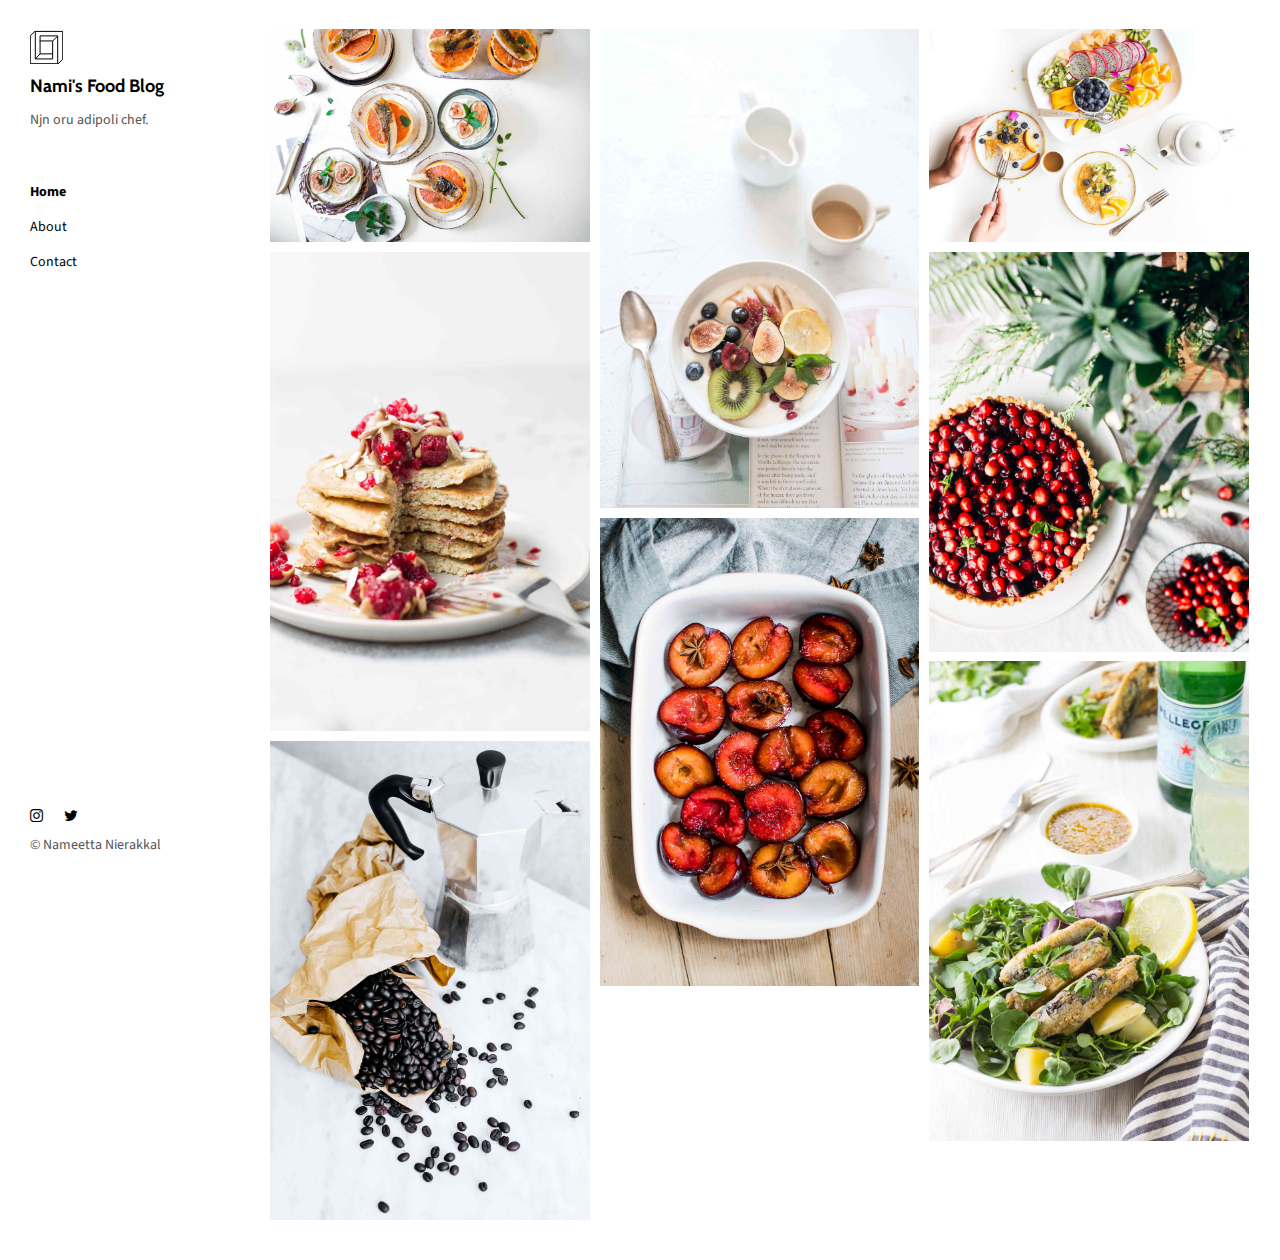
==== commit 47a1a310: "update index.html" ====
--- a/index.html
+++ b/index.html
@@ -42,8 +42,7 @@
             <img class="img-responsive site-logo" alt="" src="./assets/images/mashup-logo.svg">
             Nami's Food Blog
           </a>
-        <p>Lorem ipsum dolor sit amet, consectetur adipisicing elit, sed do eiusmod
-        tempor.</p>
+        <p>Njn oru adipoli chef. </p>
       </div>
       <ul class="nav">
         <li><a href="./index.html" title="">Home</a></li>
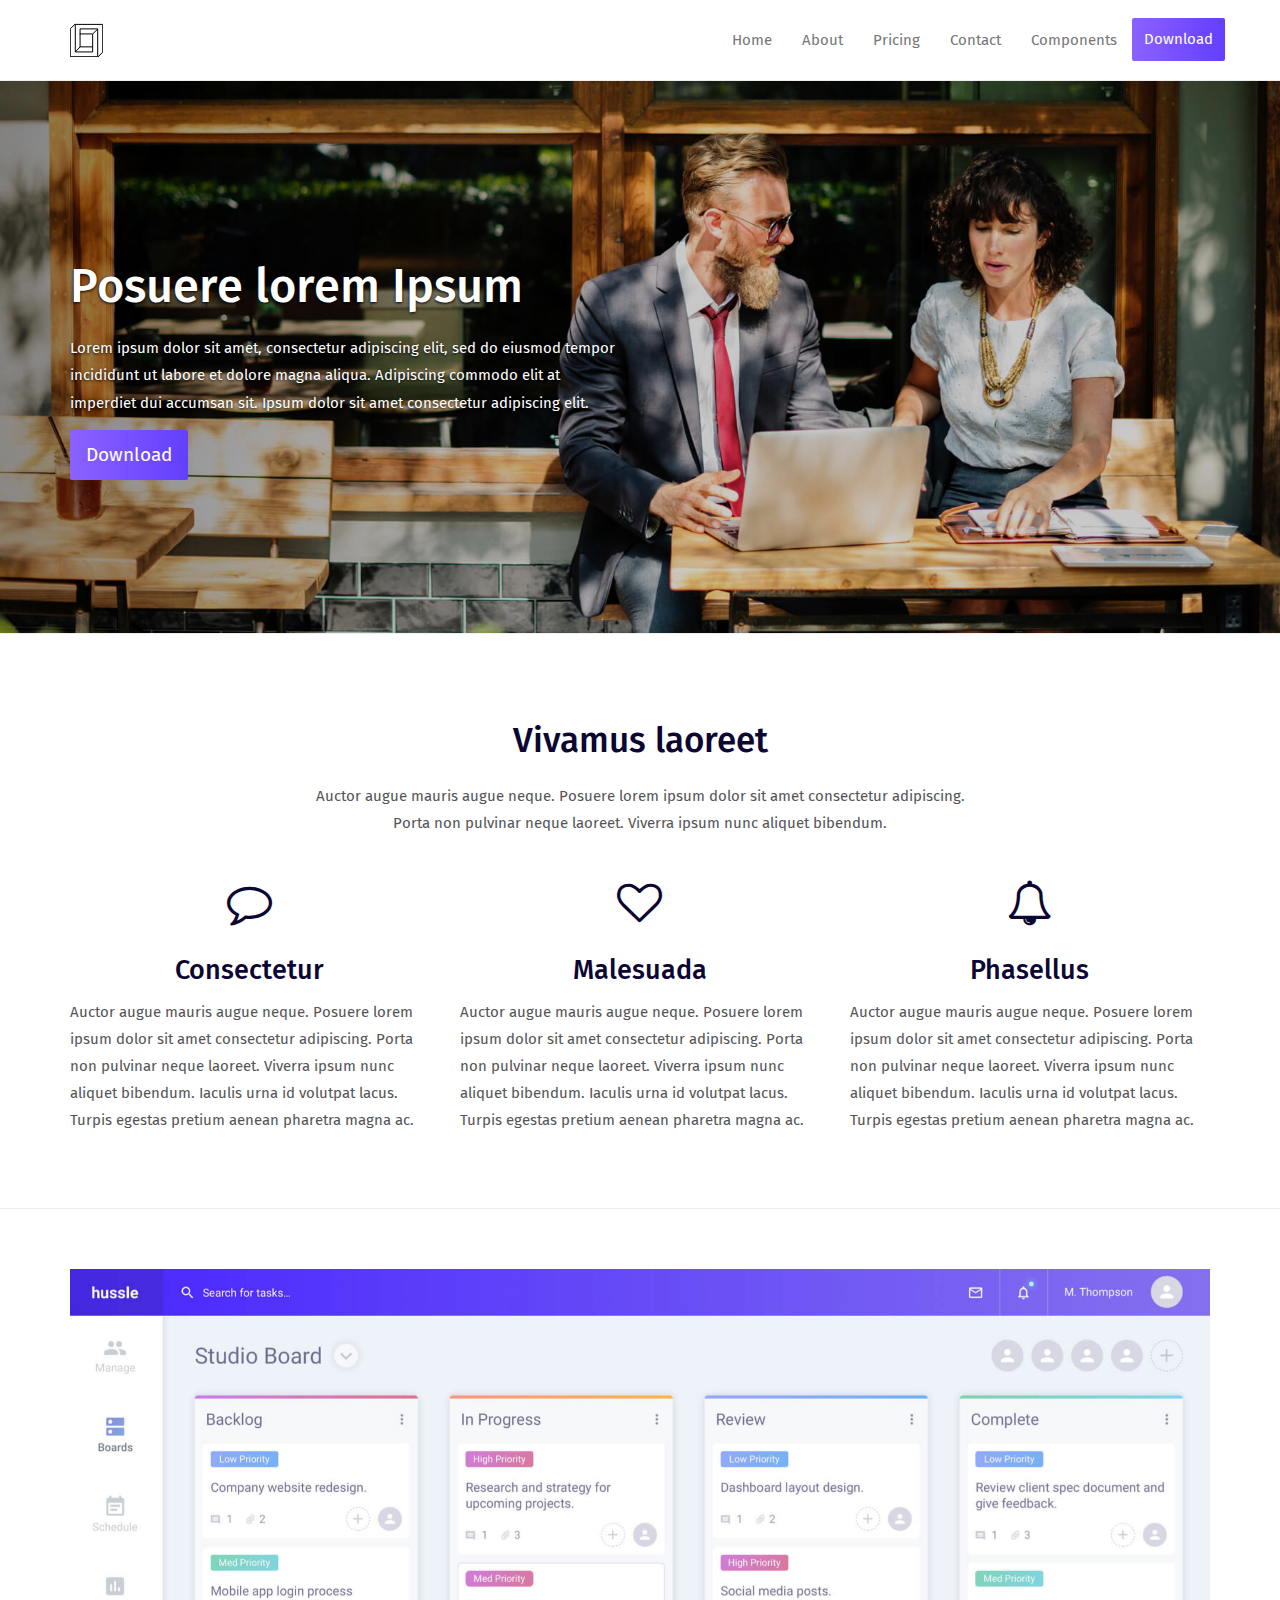
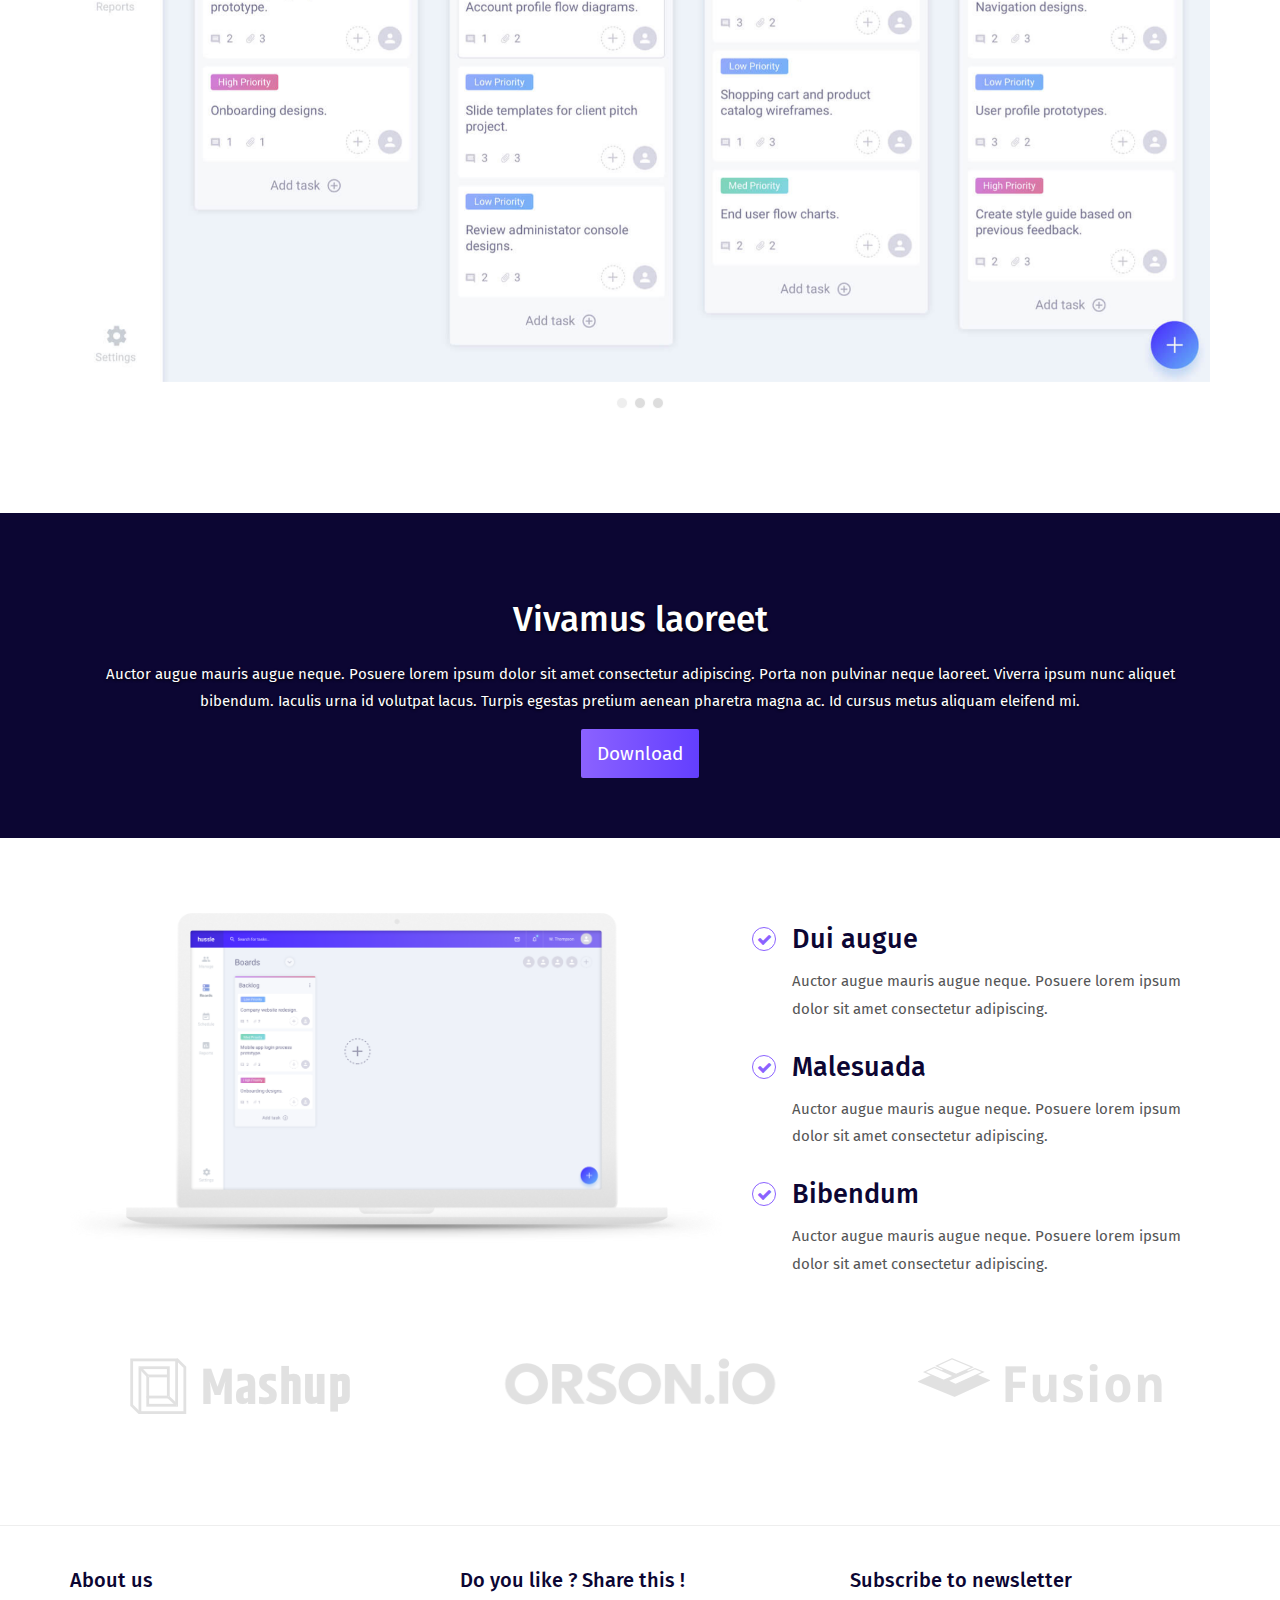
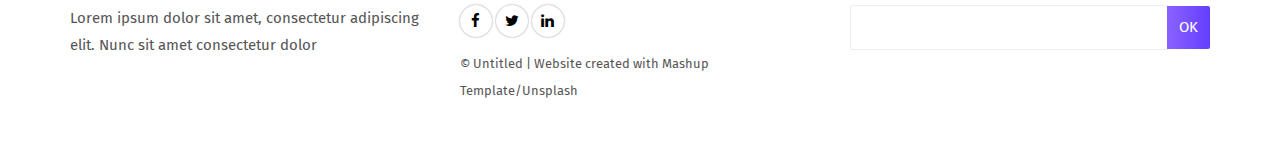
==== commit 216a2b1d: "add new test template" ====
--- a/index.html
+++ b/index.html
@@ -5,192 +5,283 @@
   <meta charset="UTF-8">
   <meta content="IE=edge" http-equiv="X-UA-Compatible">
   <meta content="width=device-width,initial-scale=1" name="viewport">
-  <meta content="Page description" name="description">
+  <meta content="description" name="description">
   <meta name="google" content="notranslate" />
   <meta content="Mashup templates have been developped by Orson.io team" name="author">
 
   <!-- Disable tap highlight on IE -->
   <meta name="msapplication-tap-highlight" content="no">
   
-  <link href="./assets/apple-icon-180x180.png" rel="apple-touch-icon">
+  <link href="./assets/apple-touch-icon.png" rel="apple-touch-icon">
   <link href="./assets/favicon.ico" rel="icon">
 
-
+ 
 
   <title>Title page</title>  
 
-<link href="./main.82cfd66e.css" rel="stylesheet"></head>
+<link href="./main.a3f694c0.css" rel="stylesheet"></head>
 
 <body>
 
-<!-- Add your content of header -->
-<header class="">
-  <div class="navbar navbar-default visible-xs">
-    <button type="button" class="navbar-toggle collapsed">
-      <span class="sr-only">Toggle navigation</span>
-      <span class="icon-bar"></span>
-      <span class="icon-bar"></span>
-      <span class="icon-bar"></span>
-    </button>
-    <a href="./index.html" class="navbar-brand">Nami's Food Blog</a>
-  </div>
-
-  <nav class="sidebar">
-    <div class="navbar-collapse" id="navbar-collapse">
-      <div class="site-header hidden-xs">
-          <a class="site-brand" href="./index.html" title="">
-            <img class="img-responsive site-logo" alt="" src="./assets/images/mashup-logo.svg">
-            Nami's Food Blog
-          </a>
-        <p>Njn oru adipoli chef. </p>
+ <!-- Add your content of header -->
+<header>
+  <nav class="navbar  navbar-fixed-top navbar-default">
+    <div class="container">
+      <div class="navbar-header">
+        <button type="button" class="navbar-toggle uarr collapsed" data-toggle="collapse" data-target="#navbar-collapse-uarr">
+          <span class="sr-only">Toggle navigation</span>
+          <span class="icon-bar"></span>
+          <span class="icon-bar"></span>
+          <span class="icon-bar"></span>
+        </button>
+        <a class="navbar-brand" href="./index.html" title="">
+          <img src="./assets/images/mashuptemplate.svg" class="navbar-logo-img" alt="">
+        </a>
       </div>
-      <ul class="nav">
-        <li><a href="./index.html" title="">Home</a></li>
-        <li><a href="./about.html" title="">About</a></li>
-        <!-- <li><a href="./services.html" title="">Services</a></li>-->
-        <li><a href="./contact.html" title="">Contact</a></li>
-        <!-- <li><a href="./components.html" title="">Components</a></li> -->
-
-      </ul>
-
-      <nav class="nav-footer">
-        <p class="nav-footer-social-buttons">
-          <a class="fa-icon" href="https://www.instagram.com/" title="">
-            <i class="fa fa-instagram"></i>
-          </a>
-          <!-- <a class="fa-icon" href="https://dribbble.com/" title="">
-            <i class="fa fa-dribbble"></i>
-          </a> -->
-          <a class="fa-icon" href="https://twitter.com/" title="">
-            <i class="fa fa-twitter"></i>
-          </a>
-        </p>
-        <p>© Nameetta Nierakkal<!--  | Website created with <a href="http://www.mashup-template.com/" title="Create website with free html template">Mashup Template</a>/<a href="https://www.unsplash.com/" title="Beautiful Free Images">Unsplash</a> --></p>
-      </nav>  
-    </div> 
+
+      <div class="collapse navbar-collapse" id="navbar-collapse-uarr">
+        <ul class="nav navbar-nav navbar-right">
+          <li><a href="./index.html" title="" class="active">Home</a></li>
+          <li><a href="./about.html" title=""> About</a></li>
+          <li><a href="./pricing.html" title=""> Pricing </a></li>
+          <li><a href="./contact.html" title="">Contact</a></li>
+          <li><a href="./components.html" title="">Components</a></li>
+          <li>
+            <p>
+              <a href="./download.html" class="btn btn-primary navbar-btn" title="">Download</a>
+            </p>
+          </li>
+          
+        </ul>
+      </div>
+    </div>
   </nav>
 </header>
-<main class="" id="main-collapse">
-
-<!-- Add your site or app content here -->
- 
-<div class="hero-full-wrapper">
-  <div class="grid">
-  <div class="gutter-sizer"></div>
-    <div class="grid-sizer"></div>
-    
-    <div class="grid-item">
-      <img class="img-responsive" alt="" src="./assets/images/img-12.jpg">
-      <a href="./project.html" class="project-description">
-        <div class="project-text-holder">
-          <div class="project-text-inner">
-            <h3>Vivamus vestibulum</h3>
-            <p>Discover more</p>
-          </div>
+
+
+
+<div class="white-text-container background-image-container" style="background-image: url('./assets/images/img-home.jpg')">
+    <div class="opacity"></div>
+    <div class="container">
+        <div class="row">
+           
+            <div class="col-md-6">
+                <h1>Posuere lorem Ipsum</h1>
+                <p>Lorem ipsum dolor sit amet, consectetur adipiscing elit, sed do eiusmod tempor incididunt ut labore
+                    et dolore magna aliqua. Adipiscing commodo elit at imperdiet dui accumsan sit. Ipsum dolor sit
+                    amet consectetur adipiscing elit. </p>
+                 <a href="./download.html" title="" class="btn btn-lg btn-primary">Download</a>
+            </div>
+
         </div>
-      </a>
-    </div>
-
-    
-    <div class="grid-item">
-      <img class="img-responsive" alt="" src="./assets/images/img-05.jpg">
-      <a href="./project.html" class="project-description">
-        <div class="project-text-holder">
-          <div class="project-text-inner">
-            <h3>Vivamus vestibulum</h3>
-            <p>Discover more</p>
-          </div>
+    </div>
+</div>
+
+<div class="section-container border-section-container">
+    <div class="container">
+            <div class="row">
+                <div class="col-md-12 section-container-spacer">
+                    <div class="text-center">
+                        <h2>Vivamus laoreet</h2>
+                        <p> Auctor augue mauris augue neque. Posuere lorem ipsum dolor sit amet consectetur adipiscing.<br> Porta non
+                            pulvinar neque laoreet. Viverra ipsum nunc aliquet bibendum. </p>
+                    </div>
+                </div>
+
+                <div class="col-md-4">
+                    <div class="fa-container">
+                        <i class="fa fa-comment-o fa-3x" aria-hidden="true"></i>
+                    </div>
+                    <div class="text-center">
+                        <h3>Consectetur</h3>
+                    </div>
+                    <div>
+                        <p>Auctor augue mauris augue neque. Posuere lorem ipsum dolor sit amet consectetur adipiscing. Porta
+                            non pulvinar neque laoreet. Viverra ipsum nunc aliquet bibendum. Iaculis urna id volutpat lacus.
+                            Turpis egestas pretium aenean pharetra magna ac.</p>
+                    </div>
+                </div>
+                <div class="col-md-4">
+                    <div class="fa-container">
+                        <i class="fa fa-heart-o fa-3x" aria-hidden="true"></i>
+                    </div>
+                    <div class="text-center">
+                        <h3>Malesuada</h3>
+                    </div>
+                    <div>
+                        <p>Auctor augue mauris augue neque. Posuere lorem ipsum dolor sit amet consectetur adipiscing. Porta
+                            non pulvinar neque laoreet. Viverra ipsum nunc aliquet bibendum. Iaculis urna id volutpat lacus.
+                            Turpis egestas pretium aenean pharetra magna ac.
+                        </p>
+                    </div>
+                </div>
+                <div class="col-md-4">
+                    <div class="fa-container">
+                        <i class="fa fa-bell-o fa-3x" aria-hidden="true"></i>
+                    </div>
+                    <div class="text-center">
+                        <h3>Phasellus</h3>
+                    </div>
+                    <div>
+                        <p>Auctor augue mauris augue neque. Posuere lorem ipsum dolor sit amet consectetur adipiscing. Porta
+                            non pulvinar neque laoreet. Viverra ipsum nunc aliquet bibendum. Iaculis urna id volutpat lacus.
+                            Turpis egestas pretium aenean pharetra magna ac. 
+                        </p>
+                    </div>
+                </div>
+
+            </div>
+    </div>
+</div>
+
+<div class="section-container">
+    <div class="container">
+            <div class="row">
+                <div class="col-xs-12">
+
+
+                    <div id="carouselExampleIndicators" class="carousel slide" data-ride="carousel">
+                        
+                        <div class="carousel-inner" role="listbox">
+                            <div class="item active">
+                                <img class="img-responsive" src="./assets/images/img-05.jpg" alt="First slide">
+                            </div>
+                            <div class="item">
+                                <img class="img-responsive" src="./assets/images/img-07.jpg" alt="Second slide">
+                            </div>
+                            <div class="item">
+                                <img class="img-responsive" src="./assets/images/img-05.jpg" alt="Third slide">
+                            </div>
+                        </div>
+                        <ol class="carousel-indicators">
+                            <li data-target="#carouselExampleIndicators" data-slide-to="0" class="active"></li>
+                            <li data-target="#carouselExampleIndicators" data-slide-to="1"></li>
+                            <li data-target="#carouselExampleIndicators" data-slide-to="2"></li>
+                        </ol>
+                    </div>
+
+
+                </div>
+            </div>
+    </div>
+</div>
+
+
+<div class="section-container background-color-container white-text-container">
+    <div class="container">
+        <div class="row">
+            <div class="col-xs-12">
+                <div class="text-center">
+                    <h2>Vivamus laoreet</h2>
+                    <p> Auctor augue mauris augue neque. Posuere lorem ipsum dolor sit amet consectetur adipiscing. Porta non
+                        pulvinar neque laoreet. Viverra ipsum nunc aliquet bibendum. Iaculis urna id volutpat lacus. Turpis
+                        egestas pretium aenean pharetra magna ac. Id cursus metus aliquam eleifend mi. </p>
+                    <a href="./download.html" title="" class="btn btn-primary btn-lg">Download</a>
+                </div>
+            </div>
         </div>
-      </a>
-    </div>
-
-    <div class="grid-item">
-      <img class="img-responsive" alt="" src="./assets/images/img-13.jpg">
-      <a href="./project.html" class="project-description">
-        <div class="project-text-holder">
-          <div class="project-text-inner">
-            <h3>Vivamus vestibulum</h3>
-            <p>Discover more</p>
-          </div>
+     </div>
+ </div>
+
+ <div class="section-container">
+    <div class="container">
+        <div class="row">                   
+            <div class="col-md-7">
+                <img class="img-responsive" src="./assets/images/img-06.png" alt="">
+            </div>
+
+            <div class="col-md-5">
+                <ul class="features">
+                    <li>
+                        <h3>Dui augue</h3>
+                        <p>Auctor augue mauris augue neque. Posuere lorem ipsum dolor sit amet consectetur adipiscing.
+                        </p>
+                    </li>
+                    <li>
+                        <h3>Malesuada</h3>
+                        <p>Auctor augue mauris augue neque. Posuere lorem ipsum dolor sit amet consectetur adipiscing.
+                        </p>
+                    </li>
+                    <li>
+                        <h3>Bibendum</h3>
+                        <p>Auctor augue mauris augue neque. Posuere lorem ipsum dolor sit amet consectetur adipiscing.
+                        </p>
+                    </li>
+                </ul>
+            </div>
+        
+
+              
+            <div class="row">
+                <div class="col-md-4">
+                        <img class="img-responsive page-base-image" src="./assets/images/logo-01.png" alt="">
+
+                </div>
+                <div class="col-md-4">
+                        <img class="img-responsive page-base-image" src="./assets/images/logo-02.png" alt="">
+                </div>
+                <div class="col-md-4">
+                        <img class="img-responsive page-base-image" src="./assets/images/logo-03.png" alt="">
+                </div>
+            </div>
+            
         </div>
-      </a>
-    </div>
-    <div class="grid-item">
-      <img class="img-responsive" alt="" src="./assets/images/img-04.jpg">
-      <a href="./project.html" class="project-description">
-        <div class="project-text-holder">
-          <div class="project-text-inner">
-            <h3>Vivamus vestibulum</h3>
-            <p>Discover more</p>
-          </div>
+    </div>
+</div>
+
+
+
+
+
+
+<footer>
+    <div class="section-container footer-container">
+        <div class="container">
+            <div class="row">
+                    <div class="col-md-4">
+                        <h4>About us</h4>
+                        <p>Lorem ipsum dolor sit amet, consectetur adipiscing elit. Nunc sit amet consectetur dolor</p>
+                    </div>
+
+                    <div class="col-md-4">
+                        <h4>Do you like ? Share this !</h4>
+                        <p>
+                            <a href="https://facebook.com/" class="social-round-icon white-round-icon fa-icon" title="">
+                            <i class="fa fa-facebook" aria-hidden="true"></i>
+                          </a>
+                          <a href="https://twitter.com/" class="social-round-icon white-round-icon fa-icon" title="">
+                            <i class="fa fa-twitter" aria-hidden="true"></i>
+                          </a>
+                          <a href="https://www.linkedin.com/" class="social-round-icon white-round-icon fa-icon" title="">
+                            <i class="fa fa-linkedin" aria-hidden="true"></i>
+                          </a>
+                        </p>
+                        <p><small>© Untitled | Website created with <a href="http://www.mashup-template.com/" class="link-like-text" title="Create website with free html template">Mashup Template</a>/<a href="http://www.unsplash.com/" class="link-like-text" title="Beautiful Free Images">Unsplash</a></small></p>    
+                    </div>
+
+                    <div class="col-md-4">
+                        <h4>Subscribe to newsletter</h4>
+                        
+                        <div class="form-group">
+                            <div class="input-group">
+                                <input type="text" class="form-control footer-input-text">
+                                <div class="input-group-btn">
+                                    <button type="button" class="btn btn-primary btn-newsletter ">OK</button>
+                                </div>
+                            </div>
+                        </div>
+
+
+                    </div>
+            </div>
         </div>
-      </a>
-    </div>
-    
-    <div class="grid-item">
-      <img class="img-responsive" alt="" src="./assets/images/img-07.jpg">
-      <a href="./project.html" class="project-description">
-        <div class="project-text-holder">
-          <div class="project-text-inner">
-            <h3>Vivamus vestibulum</h3>
-            <p>Discover more</p>
-          </div>
-        </div>
-      </a>
-    </div>
-
-    <div class="grid-item">
-      <img class="img-responsive" alt="" src="./assets/images/img-11.jpg">
-      <a href="./project.html" class="project-description">
-        <div class="project-text-holder">
-          <div class="project-text-inner">
-            <h3>Vivamus vestibulum</h3>
-            <p>Discover more</p>
-          </div>
-        </div>
-      </a>
-    </div>
-
-    <div class="grid-item">
-      <img class="img-responsive" alt="" src="./assets/images/img-10.jpg">
-      <a href="./project.html" class="project-description">
-        <div class="project-text-holder">
-          <div class="project-text-inner">
-            <h3>Vivamus vestibulum</h3>
-            <p>Discover more</p>
-          </div>
-        </div>
-      </a>
-    </div>
-    <div class="grid-item">
-      <img class="img-responsive" alt="" src="./assets/images/img-03.jpg">
-      <a href="./project.html" class="project-description">
-        <div class="project-text-holder">
-          <div class="project-text-inner">
-            <h3>Vivamus vestibulum</h3>
-            <p>Discover more</p>
-          </div>
-        </div>
-      </a>
-    </div>
-    
-  </div>
-</div>
-
+    </div>
+</footer>
 
 <script>
   document.addEventListener("DOMContentLoaded", function (event) {
-     masonryBuild();
+    navActivePage();
   });
-</script>
-
-</main>
-
-<script>
-document.addEventListener("DOMContentLoaded", function (event) {
-  navbarToggleSidebar();
-  navActivePage();
-});
 </script>
 
 <!-- Google Analytics: change UA-XXXXX-X to be your site's ID 
@@ -206,6 +297,8 @@
   ga('send', 'pageview');
 </script>
 
---><script type="text/javascript" src="./main.85741bff.js"></script></body>
+-->
+
+<script type="text/javascript" src="./main.41beeca9.js"></script></body>
 
 </html>--- a/main.a3f694c0.css
+++ b/main.a3f694c0.css
@@ -0,0 +1,9 @@
+@import url(https://fonts.googleapis.com/css?family=La+Belle+Aurore|Fira+Sans:400,700);@import url(https://maxcdn.bootstrapcdn.com/font-awesome/4.7.0/css/font-awesome.min.css);/*!
+ * Bootstrap v3.3.7 (http://getbootstrap.com)
+ * Copyright 2011-2016 Twitter, Inc.
+ * Licensed under MIT (https://github.com/twbs/bootstrap/blob/master/LICENSE)
+ */
+/*! normalize.css v3.0.3 | MIT License | github.com/necolas/normalize.css */html{font-family:sans-serif;-ms-text-size-adjust:100%;-webkit-text-size-adjust:100%}body{margin:0}article,aside,details,figcaption,figure,footer,header,hgroup,main,menu,nav,section,summary{display:block}audio,canvas,progress,video{display:inline-block;vertical-align:baseline}audio:not([controls]){display:none;height:0}[hidden],template{display:none}a{background-color:transparent}a:active,a:hover{outline:0}abbr[title]{border-bottom:1px dotted}b,strong{font-weight:700}dfn{font-style:italic}h1{font-size:2em;margin:.67em 0}mark{background:#ff0;color:#000}small{font-size:80%}sub,sup{font-size:75%;line-height:0;position:relative;vertical-align:baseline}sup{top:-.5em}sub{bottom:-.25em}img{border:0}svg:not(:root){overflow:hidden}figure{margin:1em 40px}hr{box-sizing:content-box;height:0}pre{overflow:auto}code,kbd,pre,samp{font-family:monospace,monospace;font-size:1em}button,input,optgroup,select,textarea{color:inherit;font:inherit;margin:0}button{overflow:visible}button,select{text-transform:none}button,html input[type=button],input[type=reset],input[type=submit]{-webkit-appearance:button;cursor:pointer}button[disabled],html input[disabled]{cursor:default}button::-moz-focus-inner,input::-moz-focus-inner{border:0;padding:0}input{line-height:normal}input[type=checkbox],input[type=radio]{box-sizing:border-box;padding:0}input[type=number]::-webkit-inner-spin-button,input[type=number]::-webkit-outer-spin-button{height:auto}input[type=search]{-webkit-appearance:textfield;box-sizing:content-box}input[type=search]::-webkit-search-cancel-button,input[type=search]::-webkit-search-decoration{-webkit-appearance:none}fieldset{border:1px solid silver;margin:0 2px;padding:.35em .625em .75em}textarea{overflow:auto}optgroup{font-weight:700}table{border-collapse:collapse;border-spacing:0}td,th{padding:0}
+
+/*! Source: https://github.com/h5bp/html5-boilerplate/blob/master/src/css/main.css */@media print{*,:after,:before{background:transparent!important;color:#000!important;box-shadow:none!important;text-shadow:none!important}a,a:visited{text-decoration:underline}a[href]:after{content:" (" attr(href) ")"}abbr[title]:after{content:" (" attr(title) ")"}a[href^="#"]:after,a[href^="javascript:"]:after{content:""}blockquote,pre{border:1px solid #999;page-break-inside:avoid}thead{display:table-header-group}img,tr{page-break-inside:avoid}img{max-width:100%!important}h2,h3,p{orphans:3;widows:3}h2,h3{page-break-after:avoid}.navbar{display:none}.btn>.caret,.dropup>.btn>.caret{border-top-color:#000!important}.label{border:1px solid #000}.table{border-collapse:collapse!important}.table td,.table th{background-color:#fff!important}.table-bordered td,.table-bordered th{border:1px solid #ddd!important}}*,:after,:before{-webkit-box-sizing:border-box;-moz-box-sizing:border-box;box-sizing:border-box}html{font-size:10px;-webkit-tap-highlight-color:transparent}body{font-family:Fira Sans,Helvetica,Arial,sans-serif;font-size:15px;line-height:1.81;color:#555;background-color:#fff}button,input,select,textarea{font-family:inherit;font-size:inherit;line-height:inherit}a{color:#8b62ff;text-decoration:none}a:focus,a:hover{color:#5216ff;text-decoration:underline}a:focus{outline:5px auto -webkit-focus-ring-color;outline-offset:-2px}figure{margin:0}img{vertical-align:middle}.img-responsive{display:block;max-width:100%;height:auto}.img-rounded{border-radius:2px}.img-thumbnail{padding:4px;line-height:1.81;background-color:#fff;border:1px solid #ddd;border-radius:2px;-webkit-transition:all .2s ease-in-out;-o-transition:all .2s ease-in-out;transition:all .2s ease-in-out;display:inline-block;max-width:100%;height:auto}.img-circle{border-radius:50%}hr{margin-top:27px;margin-bottom:27px;border:0;border-top:1px solid #eee}.sr-only{position:absolute;width:1px;height:1px;margin:-1px;padding:0;overflow:hidden;clip:rect(0,0,0,0);border:0}.sr-only-focusable:active,.sr-only-focusable:focus{position:static;width:auto;height:auto;margin:0;overflow:visible;clip:auto}[role=button]{cursor:pointer}.h1,.h2,.h3,.h4,.h5,.h6,h1,h2,h3,h4,h5,h6{font-family:inherit;font-weight:500;line-height:1.1;color:#0c0633}.h1 .small,.h1 small,.h2 .small,.h2 small,.h3 .small,.h3 small,.h4 .small,.h4 small,.h5 .small,.h5 small,.h6 .small,.h6 small,h1 .small,h1 small,h2 .small,h2 small,h3 .small,h3 small,h4 .small,h4 small,h5 .small,h5 small,h6 .small,h6 small{font-weight:400;line-height:1;color:#777}.h1,.h2,.h3,h1,h2,h3{margin-top:27px;margin-bottom:13.5px}.h1 .small,.h1 small,.h2 .small,.h2 small,.h3 .small,.h3 small,h1 .small,h1 small,h2 .small,h2 small,h3 .small,h3 small{font-size:65%}.h4,.h5,.h6,h4,h5,h6{margin-top:13.5px;margin-bottom:13.5px}.h4 .small,.h4 small,.h5 .small,.h5 small,.h6 .small,.h6 small,h4 .small,h4 small,h5 .small,h5 small,h6 .small,h6 small{font-size:75%}.h1,h1{font-size:47px}.h2,h2{font-size:35px}.h3,h3{font-size:27px}.h4,h4{font-size:20px}.h5,h5{font-size:15px}.h6,h6{font-size:13px}p{margin:0 0 13.5px}.lead{margin-bottom:27px;font-size:17px;font-weight:300;line-height:1.4}@media (min-width:768px){.lead{font-size:22.5px}}.small,small{font-size:86%}.mark,mark{background-color:#fcf8e3;padding:.2em}.text-left{text-align:left}.text-right{text-align:right}.text-center{text-align:center}.text-justify{text-align:justify}.text-nowrap{white-space:nowrap}.text-lowercase{text-transform:lowercase}.initialism,.text-uppercase{text-transform:uppercase}.text-capitalize{text-transform:capitalize}.text-muted{color:#777}.text-primary{color:#8b62ff}a.text-primary:focus,a.text-primary:hover{color:#652fff}.text-success{color:#fff}a.text-success:focus,a.text-success:hover{color:#e6e6e6}.text-info{color:#31708f}a.text-info:focus,a.text-info:hover{color:#245269}.text-warning{color:#8a6d3b}a.text-warning:focus,a.text-warning:hover{color:#66512c}.text-danger{color:#fff}a.text-danger:focus,a.text-danger:hover{color:#e6e6e6}.bg-primary{color:#fff;background-color:#8b62ff}a.bg-primary:focus,a.bg-primary:hover{background-color:#652fff}.bg-success{background-color:#005bff}a.bg-success:focus,a.bg-success:hover{background-color:#0049cc}.bg-info{background-color:#d9edf7}a.bg-info:focus,a.bg-info:hover{background-color:#afd9ee}.bg-warning{background-color:#fcf8e3}a.bg-warning:focus,a.bg-warning:hover{background-color:#f7ecb5}.bg-danger{background-color:#fe6767}a.bg-danger:focus,a.bg-danger:hover{background-color:#fe3434}.page-header{padding-bottom:12.5px;margin:54px 0 27px;border-bottom:1px solid #eee}ol,ul{margin-top:0;margin-bottom:13.5px}ol ol,ol ul,ul ol,ul ul{margin-bottom:0}.list-inline,.list-unstyled{padding-left:0;list-style:none}.list-inline{margin-left:-5px}.list-inline>li{display:inline-block;padding-left:5px;padding-right:5px}dl{margin-top:0;margin-bottom:27px}dd,dt{line-height:1.81}dt{font-weight:700}dd{margin-left:0}.dl-horizontal dd:after,.dl-horizontal dd:before{content:" ";display:table}.dl-horizontal dd:after{clear:both}@media (min-width:768px){.dl-horizontal dt{float:left;width:160px;clear:left;text-align:right;overflow:hidden;text-overflow:ellipsis;white-space:nowrap}.dl-horizontal dd{margin-left:180px}}abbr[data-original-title],abbr[title]{cursor:help;border-bottom:1px dotted #777}.initialism{font-size:90%}blockquote{padding:13.5px 27px;margin:0 0 27px;font-size:18.75px;border-left:5px solid #eee}blockquote ol:last-child,blockquote p:last-child,blockquote ul:last-child{margin-bottom:0}blockquote .small,blockquote footer,blockquote small{display:block;font-size:80%;line-height:1.81;color:#777}blockquote .small:before,blockquote footer:before,blockquote small:before{content:"\2014   \A0"}.blockquote-reverse,blockquote.pull-right{padding-right:15px;padding-left:0;border-right:5px solid #eee;border-left:0;text-align:right}.blockquote-reverse .small:before,.blockquote-reverse footer:before,.blockquote-reverse small:before,blockquote.pull-right .small:before,blockquote.pull-right footer:before,blockquote.pull-right small:before{content:""}.blockquote-reverse .small:after,.blockquote-reverse footer:after,.blockquote-reverse small:after,blockquote.pull-right .small:after,blockquote.pull-right footer:after,blockquote.pull-right small:after{content:"\A0   \2014"}address{margin-bottom:27px;font-style:normal;line-height:1.81}code,kbd,pre,samp{font-family:Menlo,Monaco,Consolas,Courier New,monospace}code{color:#c7254e;background-color:#f9f2f4}code,kbd{padding:2px 4px;font-size:90%;border-radius:2px}kbd{color:#fff;background-color:#333;box-shadow:inset 0 -1px 0 rgba(0,0,0,.25)}kbd kbd{padding:0;font-size:100%;font-weight:700;box-shadow:none}pre{display:block;padding:13px;margin:0 0 13.5px;font-size:14px;line-height:1.81;word-break:break-all;word-wrap:break-word;color:#333;background-color:#f5f5f5;border:1px solid #ccc;border-radius:2px}pre code{padding:0;font-size:inherit;color:inherit;white-space:pre-wrap;background-color:transparent;border-radius:0}.pre-scrollable{max-height:340px;overflow-y:scroll}.container{margin-right:auto;margin-left:auto;padding-left:15px;padding-right:15px}.container:after,.container:before{content:" ";display:table}.container:after{clear:both}@media (min-width:768px){.container{width:750px}}@media (min-width:992px){.container{width:970px}}@media (min-width:1200px){.container{width:1170px}}.container-fluid{margin-right:auto;margin-left:auto;padding-left:15px;padding-right:15px}.container-fluid:after,.container-fluid:before{content:" ";display:table}.container-fluid:after{clear:both}.row{margin-left:-15px;margin-right:-15px}.row:after,.row:before{content:" ";display:table}.row:after{clear:both}.col-lg-1,.col-lg-2,.col-lg-3,.col-lg-4,.col-lg-5,.col-lg-6,.col-lg-7,.col-lg-8,.col-lg-9,.col-lg-10,.col-lg-11,.col-lg-12,.col-md-1,.col-md-2,.col-md-3,.col-md-4,.col-md-5,.col-md-6,.col-md-7,.col-md-8,.col-md-9,.col-md-10,.col-md-11,.col-md-12,.col-sm-1,.col-sm-2,.col-sm-3,.col-sm-4,.col-sm-5,.col-sm-6,.col-sm-7,.col-sm-8,.col-sm-9,.col-sm-10,.col-sm-11,.col-sm-12,.col-xs-1,.col-xs-2,.col-xs-3,.col-xs-4,.col-xs-5,.col-xs-6,.col-xs-7,.col-xs-8,.col-xs-9,.col-xs-10,.col-xs-11,.col-xs-12{position:relative;min-height:1px;padding-left:15px;padding-right:15px}.col-xs-1,.col-xs-2,.col-xs-3,.col-xs-4,.col-xs-5,.col-xs-6,.col-xs-7,.col-xs-8,.col-xs-9,.col-xs-10,.col-xs-11,.col-xs-12{float:left}.col-xs-1{width:8.33333%}.col-xs-2{width:16.66667%}.col-xs-3{width:25%}.col-xs-4{width:33.33333%}.col-xs-5{width:41.66667%}.col-xs-6{width:50%}.col-xs-7{width:58.33333%}.col-xs-8{width:66.66667%}.col-xs-9{width:75%}.col-xs-10{width:83.33333%}.col-xs-11{width:91.66667%}.col-xs-12{width:100%}.col-xs-pull-0{right:auto}.col-xs-pull-1{right:8.33333%}.col-xs-pull-2{right:16.66667%}.col-xs-pull-3{right:25%}.col-xs-pull-4{right:33.33333%}.col-xs-pull-5{right:41.66667%}.col-xs-pull-6{right:50%}.col-xs-pull-7{right:58.33333%}.col-xs-pull-8{right:66.66667%}.col-xs-pull-9{right:75%}.col-xs-pull-10{right:83.33333%}.col-xs-pull-11{right:91.66667%}.col-xs-pull-12{right:100%}.col-xs-push-0{left:auto}.col-xs-push-1{left:8.33333%}.col-xs-push-2{left:16.66667%}.col-xs-push-3{left:25%}.col-xs-push-4{left:33.33333%}.col-xs-push-5{left:41.66667%}.col-xs-push-6{left:50%}.col-xs-push-7{left:58.33333%}.col-xs-push-8{left:66.66667%}.col-xs-push-9{left:75%}.col-xs-push-10{left:83.33333%}.col-xs-push-11{left:91.66667%}.col-xs-push-12{left:100%}.col-xs-offset-0{margin-left:0}.col-xs-offset-1{margin-left:8.33333%}.col-xs-offset-2{margin-left:16.66667%}.col-xs-offset-3{margin-left:25%}.col-xs-offset-4{margin-left:33.33333%}.col-xs-offset-5{margin-left:41.66667%}.col-xs-offset-6{margin-left:50%}.col-xs-offset-7{margin-left:58.33333%}.col-xs-offset-8{margin-left:66.66667%}.col-xs-offset-9{margin-left:75%}.col-xs-offset-10{margin-left:83.33333%}.col-xs-offset-11{margin-left:91.66667%}.col-xs-offset-12{margin-left:100%}@media (min-width:768px){.col-sm-1,.col-sm-2,.col-sm-3,.col-sm-4,.col-sm-5,.col-sm-6,.col-sm-7,.col-sm-8,.col-sm-9,.col-sm-10,.col-sm-11,.col-sm-12{float:left}.col-sm-1{width:8.33333%}.col-sm-2{width:16.66667%}.col-sm-3{width:25%}.col-sm-4{width:33.33333%}.col-sm-5{width:41.66667%}.col-sm-6{width:50%}.col-sm-7{width:58.33333%}.col-sm-8{width:66.66667%}.col-sm-9{width:75%}.col-sm-10{width:83.33333%}.col-sm-11{width:91.66667%}.col-sm-12{width:100%}.col-sm-pull-0{right:auto}.col-sm-pull-1{right:8.33333%}.col-sm-pull-2{right:16.66667%}.col-sm-pull-3{right:25%}.col-sm-pull-4{right:33.33333%}.col-sm-pull-5{right:41.66667%}.col-sm-pull-6{right:50%}.col-sm-pull-7{right:58.33333%}.col-sm-pull-8{right:66.66667%}.col-sm-pull-9{right:75%}.col-sm-pull-10{right:83.33333%}.col-sm-pull-11{right:91.66667%}.col-sm-pull-12{right:100%}.col-sm-push-0{left:auto}.col-sm-push-1{left:8.33333%}.col-sm-push-2{left:16.66667%}.col-sm-push-3{left:25%}.col-sm-push-4{left:33.33333%}.col-sm-push-5{left:41.66667%}.col-sm-push-6{left:50%}.col-sm-push-7{left:58.33333%}.col-sm-push-8{left:66.66667%}.col-sm-push-9{left:75%}.col-sm-push-10{left:83.33333%}.col-sm-push-11{left:91.66667%}.col-sm-push-12{left:100%}.col-sm-offset-0{margin-left:0}.col-sm-offset-1{margin-left:8.33333%}.col-sm-offset-2{margin-left:16.66667%}.col-sm-offset-3{margin-left:25%}.col-sm-offset-4{margin-left:33.33333%}.col-sm-offset-5{margin-left:41.66667%}.col-sm-offset-6{margin-left:50%}.col-sm-offset-7{margin-left:58.33333%}.col-sm-offset-8{margin-left:66.66667%}.col-sm-offset-9{margin-left:75%}.col-sm-offset-10{margin-left:83.33333%}.col-sm-offset-11{margin-left:91.66667%}.col-sm-offset-12{margin-left:100%}}@media (min-width:992px){.col-md-1,.col-md-2,.col-md-3,.col-md-4,.col-md-5,.col-md-6,.col-md-7,.col-md-8,.col-md-9,.col-md-10,.col-md-11,.col-md-12{float:left}.col-md-1{width:8.33333%}.col-md-2{width:16.66667%}.col-md-3{width:25%}.col-md-4{width:33.33333%}.col-md-5{width:41.66667%}.col-md-6{width:50%}.col-md-7{width:58.33333%}.col-md-8{width:66.66667%}.col-md-9{width:75%}.col-md-10{width:83.33333%}.col-md-11{width:91.66667%}.col-md-12{width:100%}.col-md-pull-0{right:auto}.col-md-pull-1{right:8.33333%}.col-md-pull-2{right:16.66667%}.col-md-pull-3{right:25%}.col-md-pull-4{right:33.33333%}.col-md-pull-5{right:41.66667%}.col-md-pull-6{right:50%}.col-md-pull-7{right:58.33333%}.col-md-pull-8{right:66.66667%}.col-md-pull-9{right:75%}.col-md-pull-10{right:83.33333%}.col-md-pull-11{right:91.66667%}.col-md-pull-12{right:100%}.col-md-push-0{left:auto}.col-md-push-1{left:8.33333%}.col-md-push-2{left:16.66667%}.col-md-push-3{left:25%}.col-md-push-4{left:33.33333%}.col-md-push-5{left:41.66667%}.col-md-push-6{left:50%}.col-md-push-7{left:58.33333%}.col-md-push-8{left:66.66667%}.col-md-push-9{left:75%}.col-md-push-10{left:83.33333%}.col-md-push-11{left:91.66667%}.col-md-push-12{left:100%}.col-md-offset-0{margin-left:0}.col-md-offset-1{margin-left:8.33333%}.col-md-offset-2{margin-left:16.66667%}.col-md-offset-3{margin-left:25%}.col-md-offset-4{margin-left:33.33333%}.col-md-offset-5{margin-left:41.66667%}.col-md-offset-6{margin-left:50%}.col-md-offset-7{margin-left:58.33333%}.col-md-offset-8{margin-left:66.66667%}.col-md-offset-9{margin-left:75%}.col-md-offset-10{margin-left:83.33333%}.col-md-offset-11{margin-left:91.66667%}.col-md-offset-12{margin-left:100%}}@media (min-width:1200px){.col-lg-1,.col-lg-2,.col-lg-3,.col-lg-4,.col-lg-5,.col-lg-6,.col-lg-7,.col-lg-8,.col-lg-9,.col-lg-10,.col-lg-11,.col-lg-12{float:left}.col-lg-1{width:8.33333%}.col-lg-2{width:16.66667%}.col-lg-3{width:25%}.col-lg-4{width:33.33333%}.col-lg-5{width:41.66667%}.col-lg-6{width:50%}.col-lg-7{width:58.33333%}.col-lg-8{width:66.66667%}.col-lg-9{width:75%}.col-lg-10{width:83.33333%}.col-lg-11{width:91.66667%}.col-lg-12{width:100%}.col-lg-pull-0{right:auto}.col-lg-pull-1{right:8.33333%}.col-lg-pull-2{right:16.66667%}.col-lg-pull-3{right:25%}.col-lg-pull-4{right:33.33333%}.col-lg-pull-5{right:41.66667%}.col-lg-pull-6{right:50%}.col-lg-pull-7{right:58.33333%}.col-lg-pull-8{right:66.66667%}.col-lg-pull-9{right:75%}.col-lg-pull-10{right:83.33333%}.col-lg-pull-11{right:91.66667%}.col-lg-pull-12{right:100%}.col-lg-push-0{left:auto}.col-lg-push-1{left:8.33333%}.col-lg-push-2{left:16.66667%}.col-lg-push-3{left:25%}.col-lg-push-4{left:33.33333%}.col-lg-push-5{left:41.66667%}.col-lg-push-6{left:50%}.col-lg-push-7{left:58.33333%}.col-lg-push-8{left:66.66667%}.col-lg-push-9{left:75%}.col-lg-push-10{left:83.33333%}.col-lg-push-11{left:91.66667%}.col-lg-push-12{left:100%}.col-lg-offset-0{margin-left:0}.col-lg-offset-1{margin-left:8.33333%}.col-lg-offset-2{margin-left:16.66667%}.col-lg-offset-3{margin-left:25%}.col-lg-offset-4{margin-left:33.33333%}.col-lg-offset-5{margin-left:41.66667%}.col-lg-offset-6{margin-left:50%}.col-lg-offset-7{margin-left:58.33333%}.col-lg-offset-8{margin-left:66.66667%}.col-lg-offset-9{margin-left:75%}.col-lg-offset-10{margin-left:83.33333%}.col-lg-offset-11{margin-left:91.66667%}.col-lg-offset-12{margin-left:100%}}table{background-color:transparent}caption{padding-top:8px;padding-bottom:8px;color:#777}caption,th{text-align:left}.table{width:100%;max-width:100%;margin-bottom:27px}.table>tbody>tr>td,.table>tbody>tr>th,.table>tfoot>tr>td,.table>tfoot>tr>th,.table>thead>tr>td,.table>thead>tr>th{padding:8px;line-height:1.81;vertical-align:top;border-top:1px solid #ddd}.table>thead>tr>th{vertical-align:bottom;border-bottom:2px solid #ddd}.table>caption+thead>tr:first-child>td,.table>caption+thead>tr:first-child>th,.table>colgroup+thead>tr:first-child>td,.table>colgroup+thead>tr:first-child>th,.table>thead:first-child>tr:first-child>td,.table>thead:first-child>tr:first-child>th{border-top:0}.table>tbody+tbody{border-top:2px solid #ddd}.table .table{background-color:#fff}.table-condensed>tbody>tr>td,.table-condensed>tbody>tr>th,.table-condensed>tfoot>tr>td,.table-condensed>tfoot>tr>th,.table-condensed>thead>tr>td,.table-condensed>thead>tr>th{padding:5px}.table-bordered,.table-bordered>tbody>tr>td,.table-bordered>tbody>tr>th,.table-bordered>tfoot>tr>td,.table-bordered>tfoot>tr>th,.table-bordered>thead>tr>td,.table-bordered>thead>tr>th{border:1px solid #ddd}.table-bordered>thead>tr>td,.table-bordered>thead>tr>th{border-bottom-width:2px}.table-striped>tbody>tr:nth-of-type(odd){background-color:#f9f9f9}.table-hover>tbody>tr:hover{background-color:#f5f5f5}table col[class*=col-]{position:static;float:none;display:table-column}table td[class*=col-],table th[class*=col-]{position:static;float:none;display:table-cell}.table>tbody>tr.active>td,.table>tbody>tr.active>th,.table>tbody>tr>td.active,.table>tbody>tr>th.active,.table>tfoot>tr.active>td,.table>tfoot>tr.active>th,.table>tfoot>tr>td.active,.table>tfoot>tr>th.active,.table>thead>tr.active>td,.table>thead>tr.active>th,.table>thead>tr>td.active,.table>thead>tr>th.active{background-color:#f5f5f5}.table-hover>tbody>tr.active:hover>td,.table-hover>tbody>tr.active:hover>th,.table-hover>tbody>tr:hover>.active,.table-hover>tbody>tr>td.active:hover,.table-hover>tbody>tr>th.active:hover{background-color:#e8e8e8}.table>tbody>tr.success>td,.table>tbody>tr.success>th,.table>tbody>tr>td.success,.table>tbody>tr>th.success,.table>tfoot>tr.success>td,.table>tfoot>tr.success>th,.table>tfoot>tr>td.success,.table>tfoot>tr>th.success,.table>thead>tr.success>td,.table>thead>tr.success>th,.table>thead>tr>td.success,.table>thead>tr>th.success{background-color:#005bff}.table-hover>tbody>tr.success:hover>td,.table-hover>tbody>tr.success:hover>th,.table-hover>tbody>tr:hover>.success,.table-hover>tbody>tr>td.success:hover,.table-hover>tbody>tr>th.success:hover{background-color:#0052e6}.table>tbody>tr.info>td,.table>tbody>tr.info>th,.table>tbody>tr>td.info,.table>tbody>tr>th.info,.table>tfoot>tr.info>td,.table>tfoot>tr.info>th,.table>tfoot>tr>td.info,.table>tfoot>tr>th.info,.table>thead>tr.info>td,.table>thead>tr.info>th,.table>thead>tr>td.info,.table>thead>tr>th.info{background-color:#d9edf7}.table-hover>tbody>tr.info:hover>td,.table-hover>tbody>tr.info:hover>th,.table-hover>tbody>tr:hover>.info,.table-hover>tbody>tr>td.info:hover,.table-hover>tbody>tr>th.info:hover{background-color:#c4e3f3}.table>tbody>tr.warning>td,.table>tbody>tr.warning>th,.table>tbody>tr>td.warning,.table>tbody>tr>th.warning,.table>tfoot>tr.warning>td,.table>tfoot>tr.warning>th,.table>tfoot>tr>td.warning,.table>tfoot>tr>th.warning,.table>thead>tr.warning>td,.table>thead>tr.warning>th,.table>thead>tr>td.warning,.table>thead>tr>th.warning{background-color:#fcf8e3}.table-hover>tbody>tr.warning:hover>td,.table-hover>tbody>tr.warning:hover>th,.table-hover>tbody>tr:hover>.warning,.table-hover>tbody>tr>td.warning:hover,.table-hover>tbody>tr>th.warning:hover{background-color:#faf2cc}.table>tbody>tr.danger>td,.table>tbody>tr.danger>th,.table>tbody>tr>td.danger,.table>tbody>tr>th.danger,.table>tfoot>tr.danger>td,.table>tfoot>tr.danger>th,.table>tfoot>tr>td.danger,.table>tfoot>tr>th.danger,.table>thead>tr.danger>td,.table>thead>tr.danger>th,.table>thead>tr>td.danger,.table>thead>tr>th.danger{background-color:#fe6767}.table-hover>tbody>tr.danger:hover>td,.table-hover>tbody>tr.danger:hover>th,.table-hover>tbody>tr:hover>.danger,.table-hover>tbody>tr>td.danger:hover,.table-hover>tbody>tr>th.danger:hover{background-color:#fe4e4e}.table-responsive{overflow-x:auto;min-height:.01%}@media screen and (max-width:767px){.table-responsive{width:100%;margin-bottom:20.25px;overflow-y:hidden;-ms-overflow-style:-ms-autohiding-scrollbar;border:1px solid #ddd}.table-responsive>.table{margin-bottom:0}.table-responsive>.table>tbody>tr>td,.table-responsive>.table>tbody>tr>th,.table-responsive>.table>tfoot>tr>td,.table-responsive>.table>tfoot>tr>th,.table-responsive>.table>thead>tr>td,.table-responsive>.table>thead>tr>th{white-space:nowrap}.table-responsive>.table-bordered{border:0}.table-responsive>.table-bordered>tbody>tr>td:first-child,.table-responsive>.table-bordered>tbody>tr>th:first-child,.table-responsive>.table-bordered>tfoot>tr>td:first-child,.table-responsive>.table-bordered>tfoot>tr>th:first-child,.table-responsive>.table-bordered>thead>tr>td:first-child,.table-responsive>.table-bordered>thead>tr>th:first-child{border-left:0}.table-responsive>.table-bordered>tbody>tr>td:last-child,.table-responsive>.table-bordered>tbody>tr>th:last-child,.table-responsive>.table-bordered>tfoot>tr>td:last-child,.table-responsive>.table-bordered>tfoot>tr>th:last-child,.table-responsive>.table-bordered>thead>tr>td:last-child,.table-responsive>.table-bordered>thead>tr>th:last-child{border-right:0}.table-responsive>.table-bordered>tbody>tr:last-child>td,.table-responsive>.table-bordered>tbody>tr:last-child>th,.table-responsive>.table-bordered>tfoot>tr:last-child>td,.table-responsive>.table-bordered>tfoot>tr:last-child>th{border-bottom:0}}fieldset{margin:0;min-width:0}fieldset,legend{padding:0;border:0}legend{display:block;width:100%;margin-bottom:27px;font-size:22.5px;line-height:inherit;color:#333;border-bottom:1px solid #e5e5e5}label{display:inline-block;max-width:100%;margin-bottom:5px;font-weight:700}input[type=search]{-webkit-box-sizing:border-box;-moz-box-sizing:border-box;box-sizing:border-box}input[type=checkbox],input[type=radio]{margin:4px 0 0;margin-top:1px\9;line-height:normal}input[type=file]{display:block}input[type=range]{display:block;width:100%}select[multiple],select[size]{height:auto}input[type=checkbox]:focus,input[type=file]:focus,input[type=radio]:focus{outline:5px auto -webkit-focus-ring-color;outline-offset:-2px}output{padding-top:9px}.form-control,output{display:block;font-size:15px;line-height:1.81;color:#555}.form-control{width:100%;height:45px;padding:8px 12px;background-color:#fff;background-image:none;border:1px solid #eee;border-radius:2px;-webkit-box-shadow:inset 0 1px 1px rgba(0,0,0,.075);box-shadow:inset 0 1px 1px rgba(0,0,0,.075);-webkit-transition:border-color .15s ease-in-out,box-shadow .15s ease-in-out;-o-transition:border-color ease-in-out .15s,box-shadow ease-in-out .15s;transition:border-color .15s ease-in-out,box-shadow .15s ease-in-out}.form-control:focus{border-color:#66afe9;outline:0;-webkit-box-shadow:inset 0 1px 1px rgba(0,0,0,.075),0 0 8px rgba(102,175,233,.6);box-shadow:inset 0 1px 1px rgba(0,0,0,.075),0 0 8px rgba(102,175,233,.6)}.form-control::-moz-placeholder{color:#999;opacity:1}.form-control:-ms-input-placeholder{color:#999}.form-control::-webkit-input-placeholder{color:#999}.form-control::-ms-expand{border:0;background-color:transparent}.form-control[disabled],.form-control[readonly],fieldset[disabled] .form-control{background-color:#eee;opacity:1}.form-control[disabled],fieldset[disabled] .form-control{cursor:not-allowed}textarea.form-control{height:auto}input[type=search]{-webkit-appearance:none}@media screen and (-webkit-min-device-pixel-ratio:0){input[type=date].form-control,input[type=datetime-local].form-control,input[type=month].form-control,input[type=time].form-control{line-height:45px}.input-group-sm>.input-group-btn>input[type=date].btn,.input-group-sm>.input-group-btn>input[type=datetime-local].btn,.input-group-sm>.input-group-btn>input[type=month].btn,.input-group-sm>.input-group-btn>input[type=time].btn,.input-group-sm>input[type=date].form-control,.input-group-sm>input[type=date].input-group-addon,.input-group-sm>input[type=datetime-local].form-control,.input-group-sm>input[type=datetime-local].input-group-addon,.input-group-sm>input[type=month].form-control,.input-group-sm>input[type=month].input-group-addon,.input-group-sm>input[type=time].form-control,.input-group-sm>input[type=time].input-group-addon,.input-group-sm input[type=date],.input-group-sm input[type=datetime-local],.input-group-sm input[type=month],.input-group-sm input[type=time],input[type=date].input-sm,input[type=datetime-local].input-sm,input[type=month].input-sm,input[type=time].input-sm{line-height:33px}.input-group-lg>.input-group-btn>input[type=date].btn,.input-group-lg>.input-group-btn>input[type=datetime-local].btn,.input-group-lg>.input-group-btn>input[type=month].btn,.input-group-lg>.input-group-btn>input[type=time].btn,.input-group-lg>input[type=date].form-control,.input-group-lg>input[type=date].input-group-addon,.input-group-lg>input[type=datetime-local].form-control,.input-group-lg>input[type=datetime-local].input-group-addon,.input-group-lg>input[type=month].form-control,.input-group-lg>input[type=month].input-group-addon,.input-group-lg>input[type=time].form-control,.input-group-lg>input[type=time].input-group-addon,.input-group-lg input[type=date],.input-group-lg input[type=datetime-local],.input-group-lg input[type=month],.input-group-lg input[type=time],input[type=date].input-lg,input[type=datetime-local].input-lg,input[type=month].input-lg,input[type=time].input-lg{line-height:52px}}.form-group{margin-bottom:15px}.checkbox,.radio{position:relative;display:block;margin-top:10px;margin-bottom:10px}.checkbox label,.radio label{min-height:27px;padding-left:20px;margin-bottom:0;font-weight:400;cursor:pointer}.checkbox-inline input[type=checkbox],.checkbox input[type=checkbox],.radio-inline input[type=radio],.radio input[type=radio]{position:absolute;margin-left:-20px;margin-top:4px\9}.checkbox+.checkbox,.radio+.radio{margin-top:-5px}.checkbox-inline,.radio-inline{position:relative;display:inline-block;padding-left:20px;margin-bottom:0;vertical-align:middle;font-weight:400;cursor:pointer}.checkbox-inline+.checkbox-inline,.radio-inline+.radio-inline{margin-top:0;margin-left:10px}.checkbox-inline.disabled,.checkbox.disabled label,.radio-inline.disabled,.radio.disabled label,fieldset[disabled] .checkbox-inline,fieldset[disabled] .checkbox label,fieldset[disabled] .radio-inline,fieldset[disabled] .radio label,fieldset[disabled] input[type=checkbox],fieldset[disabled] input[type=radio],input[type=checkbox].disabled,input[type=checkbox][disabled],input[type=radio].disabled,input[type=radio][disabled]{cursor:not-allowed}.form-control-static{padding-top:9px;padding-bottom:9px;margin-bottom:0;min-height:42px}.form-control-static.input-lg,.form-control-static.input-sm,.input-group-lg>.form-control-static.form-control,.input-group-lg>.form-control-static.input-group-addon,.input-group-lg>.input-group-btn>.form-control-static.btn,.input-group-sm>.form-control-static.form-control,.input-group-sm>.form-control-static.input-group-addon,.input-group-sm>.input-group-btn>.form-control-static.btn{padding-left:0;padding-right:0}.input-group-sm>.form-control,.input-group-sm>.input-group-addon,.input-group-sm>.input-group-btn>.btn,.input-sm{height:33px;padding:6px 10px;font-size:13px;line-height:1.5;border-radius:2px}.input-group-sm>.input-group-btn>select.btn,.input-group-sm>select.form-control,.input-group-sm>select.input-group-addon,select.input-sm{height:33px;line-height:33px}.input-group-sm>.input-group-btn>select[multiple].btn,.input-group-sm>.input-group-btn>textarea.btn,.input-group-sm>select[multiple].form-control,.input-group-sm>select[multiple].input-group-addon,.input-group-sm>textarea.form-control,.input-group-sm>textarea.input-group-addon,select[multiple].input-sm,textarea.input-sm{height:auto}.form-group-sm .form-control{height:33px;padding:6px 10px;font-size:13px;line-height:1.5;border-radius:2px}.form-group-sm select.form-control{height:33px;line-height:33px}.form-group-sm select[multiple].form-control,.form-group-sm textarea.form-control{height:auto}.form-group-sm .form-control-static{height:33px;min-height:40px;padding:7px 10px;font-size:13px;line-height:1.5}.input-group-lg>.form-control,.input-group-lg>.input-group-addon,.input-group-lg>.input-group-btn>.btn,.input-lg{height:52px;padding:12px 16px;font-size:19px;line-height:1.33333;border-radius:2px}.input-group-lg>.input-group-btn>select.btn,.input-group-lg>select.form-control,.input-group-lg>select.input-group-addon,select.input-lg{height:52px;line-height:52px}.input-group-lg>.input-group-btn>select[multiple].btn,.input-group-lg>.input-group-btn>textarea.btn,.input-group-lg>select[multiple].form-control,.input-group-lg>select[multiple].input-group-addon,.input-group-lg>textarea.form-control,.input-group-lg>textarea.input-group-addon,select[multiple].input-lg,textarea.input-lg{height:auto}.form-group-lg .form-control{height:52px;padding:12px 16px;font-size:19px;line-height:1.33333;border-radius:2px}.form-group-lg select.form-control{height:52px;line-height:52px}.form-group-lg select[multiple].form-control,.form-group-lg textarea.form-control{height:auto}.form-group-lg .form-control-static{height:52px;min-height:46px;padding:13px 16px;font-size:19px;line-height:1.33333}.has-feedback{position:relative}.has-feedback .form-control{padding-right:56.25px}.form-control-feedback{position:absolute;top:0;right:0;z-index:2;display:block;width:45px;height:45px;line-height:45px;text-align:center;pointer-events:none}.form-group-lg .form-control+.form-control-feedback,.input-group-lg+.form-control-feedback,.input-group-lg>.form-control+.form-control-feedback,.input-group-lg>.input-group-addon+.form-control-feedback,.input-group-lg>.input-group-btn>.btn+.form-control-feedback,.input-lg+.form-control-feedback{width:52px;height:52px;line-height:52px}.form-group-sm .form-control+.form-control-feedback,.input-group-sm+.form-control-feedback,.input-group-sm>.form-control+.form-control-feedback,.input-group-sm>.input-group-addon+.form-control-feedback,.input-group-sm>.input-group-btn>.btn+.form-control-feedback,.input-sm+.form-control-feedback{width:33px;height:33px;line-height:33px}.has-success .checkbox,.has-success .checkbox-inline,.has-success.checkbox-inline label,.has-success.checkbox label,.has-success .control-label,.has-success .help-block,.has-success .radio,.has-success .radio-inline,.has-success.radio-inline label,.has-success.radio label{color:#fff}.has-success .form-control{border-color:#fff;-webkit-box-shadow:inset 0 1px 1px rgba(0,0,0,.075);box-shadow:inset 0 1px 1px rgba(0,0,0,.075)}.has-success .form-control:focus{border-color:#e6e6e6;-webkit-box-shadow:inset 0 1px 1px rgba(0,0,0,.075),0 0 6px #fff;box-shadow:inset 0 1px 1px rgba(0,0,0,.075),0 0 6px #fff}.has-success .input-group-addon{color:#fff;border-color:#fff;background-color:#005bff}.has-success .form-control-feedback{color:#fff}.has-warning .checkbox,.has-warning .checkbox-inline,.has-warning.checkbox-inline label,.has-warning.checkbox label,.has-warning .control-label,.has-warning .help-block,.has-warning .radio,.has-warning .radio-inline,.has-warning.radio-inline label,.has-warning.radio label{color:#8a6d3b}.has-warning .form-control{border-color:#8a6d3b;-webkit-box-shadow:inset 0 1px 1px rgba(0,0,0,.075);box-shadow:inset 0 1px 1px rgba(0,0,0,.075)}.has-warning .form-control:focus{border-color:#66512c;-webkit-box-shadow:inset 0 1px 1px rgba(0,0,0,.075),0 0 6px #c0a16b;box-shadow:inset 0 1px 1px rgba(0,0,0,.075),0 0 6px #c0a16b}.has-warning .input-group-addon{color:#8a6d3b;border-color:#8a6d3b;background-color:#fcf8e3}.has-warning .form-control-feedback{color:#8a6d3b}.has-error .checkbox,.has-error .checkbox-inline,.has-error.checkbox-inline label,.has-error.checkbox label,.has-error .control-label,.has-error .help-block,.has-error .radio,.has-error .radio-inline,.has-error.radio-inline label,.has-error.radio label{color:#fff}.has-error .form-control{border-color:#fff;-webkit-box-shadow:inset 0 1px 1px rgba(0,0,0,.075);box-shadow:inset 0 1px 1px rgba(0,0,0,.075)}.has-error .form-control:focus{border-color:#e6e6e6;-webkit-box-shadow:inset 0 1px 1px rgba(0,0,0,.075),0 0 6px #fff;box-shadow:inset 0 1px 1px rgba(0,0,0,.075),0 0 6px #fff}.has-error .input-group-addon{color:#fff;border-color:#fff;background-color:#fe6767}.has-error .form-control-feedback{color:#fff}.has-feedback label~.form-control-feedback{top:32px}.has-feedback label.sr-only~.form-control-feedback{top:0}.help-block{display:block;margin-top:5px;margin-bottom:10px;color:#959595}@media (min-width:768px){.form-inline .form-group{display:inline-block;margin-bottom:0;vertical-align:middle}.form-inline .form-control{display:inline-block;width:auto;vertical-align:middle}.form-inline .form-control-static{display:inline-block}.form-inline .input-group{display:inline-table;vertical-align:middle}.form-inline .input-group .form-control,.form-inline .input-group .input-group-addon,.form-inline .input-group .input-group-btn{width:auto}.form-inline .input-group>.form-control{width:100%}.form-inline .control-label{margin-bottom:0;vertical-align:middle}.form-inline .checkbox,.form-inline .radio{display:inline-block;margin-top:0;margin-bottom:0;vertical-align:middle}.form-inline .checkbox label,.form-inline .radio label{padding-left:0}.form-inline .checkbox input[type=checkbox],.form-inline .radio input[type=radio]{position:relative;margin-left:0}.form-inline .has-feedback .form-control-feedback{top:0}}.form-horizontal .checkbox,.form-horizontal .checkbox-inline,.form-horizontal .radio,.form-horizontal .radio-inline{margin-top:0;margin-bottom:0;padding-top:9px}.form-horizontal .checkbox,.form-horizontal .radio{min-height:36px}.form-horizontal .form-group{margin-left:-15px;margin-right:-15px}.form-horizontal .form-group:after,.form-horizontal .form-group:before{content:" ";display:table}.form-horizontal .form-group:after{clear:both}@media (min-width:768px){.form-horizontal .control-label{text-align:right;margin-bottom:0;padding-top:9px}}.form-horizontal .has-feedback .form-control-feedback{right:15px}@media (min-width:768px){.form-horizontal .form-group-lg .control-label{padding-top:13px;font-size:19px}}@media (min-width:768px){.form-horizontal .form-group-sm .control-label{padding-top:7px;font-size:13px}}.btn{display:inline-block;margin-bottom:0;font-weight:400;text-align:center;vertical-align:middle;touch-action:manipulation;cursor:pointer;background-image:none;border:1px solid transparent;white-space:nowrap;padding:8px 12px;font-size:15px;line-height:1.81;border-radius:2px;-webkit-user-select:none;-moz-user-select:none;-ms-user-select:none;user-select:none}.btn.active.focus,.btn.active:focus,.btn.focus,.btn:active.focus,.btn:active:focus,.btn:focus{outline:5px auto -webkit-focus-ring-color;outline-offset:-2px}.btn.focus,.btn:focus,.btn:hover{color:#333;text-decoration:none}.btn.active,.btn:active{outline:0;background-image:none;-webkit-box-shadow:inset 0 3px 5px rgba(0,0,0,.125);box-shadow:inset 0 3px 5px rgba(0,0,0,.125)}.btn.disabled,.btn[disabled],fieldset[disabled] .btn{cursor:not-allowed;opacity:.65;filter:alpha(opacity=65);-webkit-box-shadow:none;box-shadow:none}a.btn.disabled,fieldset[disabled] a.btn{pointer-events:none}.btn-default{color:#333;background-color:#fff;border-color:#ccc}.btn-default.focus,.btn-default:focus{color:#333;background-color:#e6e6e6;border-color:#8c8c8c}.btn-default.active,.btn-default:active,.btn-default:hover,.open>.btn-default.dropdown-toggle{color:#333;background-color:#e6e6e6;border-color:#adadad}.btn-default.active.focus,.btn-default.active:focus,.btn-default.active:hover,.btn-default:active.focus,.btn-default:active:focus,.btn-default:active:hover,.open>.btn-default.dropdown-toggle.focus,.open>.btn-default.dropdown-toggle:focus,.open>.btn-default.dropdown-toggle:hover{color:#333;background-color:#d4d4d4;border-color:#8c8c8c}.btn-default.active,.btn-default:active,.open>.btn-default.dropdown-toggle{background-image:none}.btn-default.disabled.focus,.btn-default.disabled:focus,.btn-default.disabled:hover,.btn-default[disabled].focus,.btn-default[disabled]:focus,.btn-default[disabled]:hover,fieldset[disabled] .btn-default.focus,fieldset[disabled] .btn-default:focus,fieldset[disabled] .btn-default:hover{background-color:#fff;border-color:#ccc}.btn-default .badge{color:#fff;background-color:#333}.btn-primary{color:#fff;background-color:#8b62ff;border-color:#8b62ff}.btn-primary.focus,.btn-primary:focus{color:#fff;background-color:#652fff;border-color:#3b00e2}.btn-primary.active,.btn-primary:active,.btn-primary:hover,.open>.btn-primary.dropdown-toggle{color:#fff;background-color:#652fff;border-color:#5e25ff}.btn-primary.active.focus,.btn-primary.active:focus,.btn-primary.active:hover,.btn-primary:active.focus,.btn-primary:active:focus,.btn-primary:active:hover,.open>.btn-primary.dropdown-toggle.focus,.open>.btn-primary.dropdown-toggle:focus,.open>.btn-primary.dropdown-toggle:hover{color:#fff;background-color:#4b0bff;border-color:#3b00e2}.btn-primary.active,.btn-primary:active,.open>.btn-primary.dropdown-toggle{background-image:none}.btn-primary.disabled.focus,.btn-primary.disabled:focus,.btn-primary.disabled:hover,.btn-primary[disabled].focus,.btn-primary[disabled]:focus,.btn-primary[disabled]:hover,fieldset[disabled] .btn-primary.focus,fieldset[disabled] .btn-primary:focus,fieldset[disabled] .btn-primary:hover{background-color:#8b62ff;border-color:#8b62ff}.btn-primary .badge{color:#8b62ff;background-color:#fff}.btn-success{color:#fff;background-color:#5cb85c;border-color:#5cb85c}.btn-success.focus,.btn-success:focus{color:#fff;background-color:#449d44;border-color:#2d672d}.btn-success.active,.btn-success:active,.btn-success:hover,.open>.btn-success.dropdown-toggle{color:#fff;background-color:#449d44;border-color:#419641}.btn-success.active.focus,.btn-success.active:focus,.btn-success.active:hover,.btn-success:active.focus,.btn-success:active:focus,.btn-success:active:hover,.open>.btn-success.dropdown-toggle.focus,.open>.btn-success.dropdown-toggle:focus,.open>.btn-success.dropdown-toggle:hover{color:#fff;background-color:#398439;border-color:#2d672d}.btn-success.active,.btn-success:active,.open>.btn-success.dropdown-toggle{background-image:none}.btn-success.disabled.focus,.btn-success.disabled:focus,.btn-success.disabled:hover,.btn-success[disabled].focus,.btn-success[disabled]:focus,.btn-success[disabled]:hover,fieldset[disabled] .btn-success.focus,fieldset[disabled] .btn-success:focus,fieldset[disabled] .btn-success:hover{background-color:#5cb85c;border-color:#5cb85c}.btn-success .badge{color:#5cb85c;background-color:#fff}.btn-info{color:#fff;background-color:#ffc105;border-color:#ffc105}.btn-info.focus,.btn-info:focus{color:#fff;background-color:#d19d00;border-color:#856400}.btn-info.active,.btn-info:active,.btn-info:hover,.open>.btn-info.dropdown-toggle{color:#fff;background-color:#d19d00;border-color:#c79500}.btn-info.active.focus,.btn-info.active:focus,.btn-info.active:hover,.btn-info:active.focus,.btn-info:active:focus,.btn-info:active:hover,.open>.btn-info.dropdown-toggle.focus,.open>.btn-info.dropdown-toggle:focus,.open>.btn-info.dropdown-toggle:hover{color:#fff;background-color:#ad8200;border-color:#856400}.btn-info.active,.btn-info:active,.open>.btn-info.dropdown-toggle{background-image:none}.btn-info.disabled.focus,.btn-info.disabled:focus,.btn-info.disabled:hover,.btn-info[disabled].focus,.btn-info[disabled]:focus,.btn-info[disabled]:hover,fieldset[disabled] .btn-info.focus,fieldset[disabled] .btn-info:focus,fieldset[disabled] .btn-info:hover{background-color:#ffc105;border-color:#ffc105}.btn-info .badge{color:#ffc105;background-color:#fff}.btn-warning{color:#fff;background-color:#f0ad4e;border-color:#f0ad4e}.btn-warning.focus,.btn-warning:focus{color:#fff;background-color:#ec971f;border-color:#b06d0f}.btn-warning.active,.btn-warning:active,.btn-warning:hover,.open>.btn-warning.dropdown-toggle{color:#fff;background-color:#ec971f;border-color:#eb9316}.btn-warning.active.focus,.btn-warning.active:focus,.btn-warning.active:hover,.btn-warning:active.focus,.btn-warning:active:focus,.btn-warning:active:hover,.open>.btn-warning.dropdown-toggle.focus,.open>.btn-warning.dropdown-toggle:focus,.open>.btn-warning.dropdown-toggle:hover{color:#fff;background-color:#d58512;border-color:#b06d0f}.btn-warning.active,.btn-warning:active,.open>.btn-warning.dropdown-toggle{background-image:none}.btn-warning.disabled.focus,.btn-warning.disabled:focus,.btn-warning.disabled:hover,.btn-warning[disabled].focus,.btn-warning[disabled]:focus,.btn-warning[disabled]:hover,fieldset[disabled] .btn-warning.focus,fieldset[disabled] .btn-warning:focus,fieldset[disabled] .btn-warning:hover{background-color:#f0ad4e;border-color:#f0ad4e}.btn-warning .badge{color:#f0ad4e;background-color:#fff}.btn-danger{color:#fff;background-color:#d9534f;border-color:#d9534f}.btn-danger.focus,.btn-danger:focus{color:#fff;background-color:#c9302c;border-color:#8b211e}.btn-danger.active,.btn-danger:active,.btn-danger:hover,.open>.btn-danger.dropdown-toggle{color:#fff;background-color:#c9302c;border-color:#c12e2a}.btn-danger.active.focus,.btn-danger.active:focus,.btn-danger.active:hover,.btn-danger:active.focus,.btn-danger:active:focus,.btn-danger:active:hover,.open>.btn-danger.dropdown-toggle.focus,.open>.btn-danger.dropdown-toggle:focus,.open>.btn-danger.dropdown-toggle:hover{color:#fff;background-color:#ac2925;border-color:#8b211e}.btn-danger.active,.btn-danger:active,.open>.btn-danger.dropdown-toggle{background-image:none}.btn-danger.disabled.focus,.btn-danger.disabled:focus,.btn-danger.disabled:hover,.btn-danger[disabled].focus,.btn-danger[disabled]:focus,.btn-danger[disabled]:hover,fieldset[disabled] .btn-danger.focus,fieldset[disabled] .btn-danger:focus,fieldset[disabled] .btn-danger:hover{background-color:#d9534f;border-color:#d9534f}.btn-danger .badge{color:#d9534f;background-color:#fff}.btn-link{color:#8b62ff;font-weight:400;border-radius:0}.btn-link,.btn-link.active,.btn-link:active,.btn-link[disabled],fieldset[disabled] .btn-link{background-color:transparent;-webkit-box-shadow:none;box-shadow:none}.btn-link,.btn-link:active,.btn-link:focus,.btn-link:hover{border-color:transparent}.btn-link:focus,.btn-link:hover{color:#5216ff;text-decoration:underline;background-color:transparent}.btn-link[disabled]:focus,.btn-link[disabled]:hover,fieldset[disabled] .btn-link:focus,fieldset[disabled] .btn-link:hover{color:#777;text-decoration:none}.btn-group-lg>.btn,.btn-lg{padding:12px 16px;font-size:19px;line-height:1.33333;border-radius:2px}.btn-group-sm>.btn,.btn-sm{padding:6px 10px;font-size:13px;line-height:1.5;border-radius:2px}.btn-group-xs>.btn,.btn-xs{padding:1px 5px;font-size:13px;line-height:1.5;border-radius:2px}.btn-block{display:block;width:100%}.btn-block+.btn-block{margin-top:5px}input[type=button].btn-block,input[type=reset].btn-block,input[type=submit].btn-block{width:100%}.fade{opacity:0;-webkit-transition:opacity .15s linear;-o-transition:opacity .15s linear;transition:opacity .15s linear}.fade.in{opacity:1}.collapse{display:none}.collapse.in{display:block}tr.collapse.in{display:table-row}tbody.collapse.in{display:table-row-group}.collapsing{position:relative;height:0;overflow:hidden;-webkit-transition-property:height,visibility;transition-property:height,visibility;-webkit-transition-duration:.35s;transition-duration:.35s;-webkit-transition-timing-function:ease;transition-timing-function:ease}.caret{display:inline-block;width:0;height:0;margin-left:2px;vertical-align:middle;border-top:4px dashed;border-top:4px solid\9;border-right:4px solid transparent;border-left:4px solid transparent}.dropdown,.dropup{position:relative}.dropdown-toggle:focus{outline:0}.dropdown-menu{position:absolute;top:100%;left:0;z-index:1000;display:none;float:left;min-width:160px;padding:5px 0;margin:2px 0 0;list-style:none;font-size:15px;text-align:left;background-color:#fff;border:1px solid #ccc;border:1px solid rgba(0,0,0,.15);border-radius:2px;-webkit-box-shadow:0 6px 12px rgba(0,0,0,.175);box-shadow:0 6px 12px rgba(0,0,0,.175);background-clip:padding-box}.dropdown-menu.pull-right{right:0;left:auto}.dropdown-menu .divider{height:1px;margin:12.5px 0;overflow:hidden;background-color:#e5e5e5}.dropdown-menu>li>a{display:block;padding:3px 20px;clear:both;font-weight:400;line-height:1.81;color:#333;white-space:nowrap}.dropdown-menu>li>a:focus,.dropdown-menu>li>a:hover{text-decoration:none;color:#262626;background-color:#f5f5f5}.dropdown-menu>.active>a,.dropdown-menu>.active>a:focus,.dropdown-menu>.active>a:hover{color:#fff;text-decoration:none;outline:0;background-color:#8b62ff}.dropdown-menu>.disabled>a,.dropdown-menu>.disabled>a:focus,.dropdown-menu>.disabled>a:hover{color:#777}.dropdown-menu>.disabled>a:focus,.dropdown-menu>.disabled>a:hover{text-decoration:none;background-color:transparent;background-image:none;filter:progid:DXImageTransform.Microsoft.gradient(enabled = false);cursor:not-allowed}.open>.dropdown-menu{display:block}.open>a{outline:0}.dropdown-menu-right{left:auto;right:0}.dropdown-menu-left{left:0;right:auto}.dropdown-header{display:block;padding:3px 20px;font-size:13px;line-height:1.81;color:#777;white-space:nowrap}.dropdown-backdrop{position:fixed;left:0;right:0;bottom:0;top:0;z-index:990}.pull-right>.dropdown-menu{right:0;left:auto}.dropup .caret,.navbar-fixed-bottom .dropdown .caret{border-top:0;border-bottom:4px dashed;border-bottom:4px solid\9;content:""}.dropup .dropdown-menu,.navbar-fixed-bottom .dropdown .dropdown-menu{top:auto;bottom:100%;margin-bottom:2px}@media (min-width:768px){.navbar-right .dropdown-menu{right:0;left:auto}.navbar-right .dropdown-menu-left{left:0;right:auto}}.btn-group,.btn-group-vertical{position:relative;display:inline-block;vertical-align:middle}.btn-group-vertical>.btn,.btn-group>.btn{position:relative;float:left}.btn-group-vertical>.btn.active,.btn-group-vertical>.btn:active,.btn-group-vertical>.btn:focus,.btn-group-vertical>.btn:hover,.btn-group>.btn.active,.btn-group>.btn:active,.btn-group>.btn:focus,.btn-group>.btn:hover{z-index:2}.btn-group .btn+.btn,.btn-group .btn+.btn-group,.btn-group .btn-group+.btn,.btn-group .btn-group+.btn-group{margin-left:-1px}.btn-toolbar{margin-left:-5px}.btn-toolbar:after,.btn-toolbar:before{content:" ";display:table}.btn-toolbar:after{clear:both}.btn-toolbar .btn,.btn-toolbar .btn-group,.btn-toolbar .input-group{float:left}.btn-toolbar>.btn,.btn-toolbar>.btn-group,.btn-toolbar>.input-group{margin-left:5px}.btn-group>.btn:not(:first-child):not(:last-child):not(.dropdown-toggle){border-radius:0}.btn-group>.btn:first-child{margin-left:0}.btn-group>.btn:first-child:not(:last-child):not(.dropdown-toggle){border-bottom-right-radius:0;border-top-right-radius:0}.btn-group>.btn:last-child:not(:first-child),.btn-group>.dropdown-toggle:not(:first-child){border-bottom-left-radius:0;border-top-left-radius:0}.btn-group>.btn-group{float:left}.btn-group>.btn-group:not(:first-child):not(:last-child)>.btn{border-radius:0}.btn-group>.btn-group:first-child:not(:last-child)>.btn:last-child,.btn-group>.btn-group:first-child:not(:last-child)>.dropdown-toggle{border-bottom-right-radius:0;border-top-right-radius:0}.btn-group>.btn-group:last-child:not(:first-child)>.btn:first-child{border-bottom-left-radius:0;border-top-left-radius:0}.btn-group .dropdown-toggle:active,.btn-group.open .dropdown-toggle{outline:0}.btn-group>.btn+.dropdown-toggle{padding-left:8px;padding-right:8px}.btn-group-lg.btn-group>.btn+.dropdown-toggle,.btn-group>.btn-lg+.dropdown-toggle{padding-left:12px;padding-right:12px}.btn-group.open .dropdown-toggle{-webkit-box-shadow:inset 0 3px 5px rgba(0,0,0,.125);box-shadow:inset 0 3px 5px rgba(0,0,0,.125)}.btn-group.open .dropdown-toggle.btn-link{-webkit-box-shadow:none;box-shadow:none}.btn .caret{margin-left:0}.btn-group-lg>.btn .caret,.btn-lg .caret{border-width:5px 5px 0;border-bottom-width:0}.dropup .btn-group-lg>.btn .caret,.dropup .btn-lg .caret{border-width:0 5px 5px}.btn-group-vertical>.btn,.btn-group-vertical>.btn-group,.btn-group-vertical>.btn-group>.btn{display:block;float:none;width:100%;max-width:100%}.btn-group-vertical>.btn-group:after,.btn-group-vertical>.btn-group:before{content:" ";display:table}.btn-group-vertical>.btn-group:after{clear:both}.btn-group-vertical>.btn-group>.btn{float:none}.btn-group-vertical>.btn+.btn,.btn-group-vertical>.btn+.btn-group,.btn-group-vertical>.btn-group+.btn,.btn-group-vertical>.btn-group+.btn-group{margin-top:-1px;margin-left:0}.btn-group-vertical>.btn:not(:first-child):not(:last-child){border-radius:0}.btn-group-vertical>.btn:first-child:not(:last-child){border-top-right-radius:2px;border-top-left-radius:2px;border-bottom-right-radius:0;border-bottom-left-radius:0}.btn-group-vertical>.btn:last-child:not(:first-child){border-top-right-radius:0;border-top-left-radius:0;border-bottom-right-radius:2px;border-bottom-left-radius:2px}.btn-group-vertical>.btn-group:not(:first-child):not(:last-child)>.btn{border-radius:0}.btn-group-vertical>.btn-group:first-child:not(:last-child)>.btn:last-child,.btn-group-vertical>.btn-group:first-child:not(:last-child)>.dropdown-toggle{border-bottom-right-radius:0;border-bottom-left-radius:0}.btn-group-vertical>.btn-group:last-child:not(:first-child)>.btn:first-child{border-top-right-radius:0;border-top-left-radius:0}.btn-group-justified{display:table;width:100%;table-layout:fixed;border-collapse:separate}.btn-group-justified>.btn,.btn-group-justified>.btn-group{float:none;display:table-cell;width:1%}.btn-group-justified>.btn-group .btn{width:100%}.btn-group-justified>.btn-group .dropdown-menu{left:auto}[data-toggle=buttons]>.btn-group>.btn input[type=checkbox],[data-toggle=buttons]>.btn-group>.btn input[type=radio],[data-toggle=buttons]>.btn input[type=checkbox],[data-toggle=buttons]>.btn input[type=radio]{position:absolute;clip:rect(0,0,0,0);pointer-events:none}.input-group{position:relative;display:table;border-collapse:separate}.input-group[class*=col-]{float:none;padding-left:0;padding-right:0}.input-group .form-control{position:relative;z-index:2;float:left;width:100%;margin-bottom:0}.input-group .form-control:focus{z-index:3}.input-group-addon,.input-group-btn,.input-group .form-control{display:table-cell}.input-group-addon:not(:first-child):not(:last-child),.input-group-btn:not(:first-child):not(:last-child),.input-group .form-control:not(:first-child):not(:last-child){border-radius:0}.input-group-addon,.input-group-btn{width:1%;white-space:nowrap;vertical-align:middle}.input-group-addon{padding:8px 12px;font-size:15px;font-weight:400;line-height:1;color:#555;text-align:center;background-color:#eee;border:1px solid #eee;border-radius:2px}.input-group-addon.input-sm,.input-group-sm>.input-group-addon,.input-group-sm>.input-group-btn>.input-group-addon.btn{padding:6px 10px;font-size:13px;border-radius:2px}.input-group-addon.input-lg,.input-group-lg>.input-group-addon,.input-group-lg>.input-group-btn>.input-group-addon.btn{padding:12px 16px;font-size:19px;border-radius:2px}.input-group-addon input[type=checkbox],.input-group-addon input[type=radio]{margin-top:0}.input-group-addon:first-child,.input-group-btn:first-child>.btn,.input-group-btn:first-child>.btn-group>.btn,.input-group-btn:first-child>.dropdown-toggle,.input-group-btn:last-child>.btn-group:not(:last-child)>.btn,.input-group-btn:last-child>.btn:not(:last-child):not(.dropdown-toggle),.input-group .form-control:first-child{border-bottom-right-radius:0;border-top-right-radius:0}.input-group-addon:first-child{border-right:0}.input-group-addon:last-child,.input-group-btn:first-child>.btn-group:not(:first-child)>.btn,.input-group-btn:first-child>.btn:not(:first-child),.input-group-btn:last-child>.btn,.input-group-btn:last-child>.btn-group>.btn,.input-group-btn:last-child>.dropdown-toggle,.input-group .form-control:last-child{border-bottom-left-radius:0;border-top-left-radius:0}.input-group-addon:last-child{border-left:0}.input-group-btn{font-size:0;white-space:nowrap}.input-group-btn,.input-group-btn>.btn{position:relative}.input-group-btn>.btn+.btn{margin-left:-1px}.input-group-btn>.btn:active,.input-group-btn>.btn:focus,.input-group-btn>.btn:hover{z-index:2}.input-group-btn:first-child>.btn,.input-group-btn:first-child>.btn-group{margin-right:-1px}.input-group-btn:last-child>.btn,.input-group-btn:last-child>.btn-group{z-index:2;margin-left:-1px}.nav{margin-bottom:0;padding-left:0;list-style:none}.nav:after,.nav:before{content:" ";display:table}.nav:after{clear:both}.nav>li,.nav>li>a{position:relative;display:block}.nav>li>a{padding:10px 15px}.nav>li>a:focus,.nav>li>a:hover{text-decoration:none;background-color:#eee}.nav>li.disabled>a{color:#777}.nav>li.disabled>a:focus,.nav>li.disabled>a:hover{color:#777;text-decoration:none;background-color:transparent;cursor:not-allowed}.nav .open>a,.nav .open>a:focus,.nav .open>a:hover{background-color:#eee;border-color:#8b62ff}.nav .nav-divider{height:1px;margin:12.5px 0;overflow:hidden;background-color:#e5e5e5}.nav>li>a>img{max-width:none}.nav-tabs{border-bottom:1px solid #ddd}.nav-tabs>li{float:left;margin-bottom:-1px}.nav-tabs>li>a{margin-right:2px;line-height:1.81;border:1px solid transparent;border-radius:2px 2px 0 0}.nav-tabs>li>a:hover{border-color:#eee #eee #ddd}.nav-tabs>li.active>a,.nav-tabs>li.active>a:focus,.nav-tabs>li.active>a:hover{color:#555;background-color:#fff;border:1px solid #ddd;border-bottom-color:transparent;cursor:default}.nav-pills>li{float:left}.nav-pills>li>a{border-radius:2px}.nav-pills>li+li{margin-left:2px}.nav-pills>li.active>a,.nav-pills>li.active>a:focus,.nav-pills>li.active>a:hover{color:#fff;background-color:#8b62ff}.nav-stacked>li{float:none}.nav-stacked>li+li{margin-top:2px;margin-left:0}.nav-justified,.nav-tabs.nav-justified{width:100%}.nav-justified>li,.nav-tabs.nav-justified>li{float:none}.nav-justified>li>a,.nav-tabs.nav-justified>li>a{text-align:center;margin-bottom:5px}.nav-justified>.dropdown .dropdown-menu{top:auto;left:auto}@media (min-width:768px){.nav-justified>li,.nav-tabs.nav-justified>li{display:table-cell;width:1%}.nav-justified>li>a,.nav-tabs.nav-justified>li>a{margin-bottom:0}}.nav-tabs-justified,.nav-tabs.nav-justified{border-bottom:0}.nav-tabs-justified>li>a,.nav-tabs.nav-justified>li>a{margin-right:0;border-radius:2px}.nav-tabs-justified>.active>a,.nav-tabs-justified>.active>a:focus,.nav-tabs-justified>.active>a:hover,.nav-tabs.nav-justified>.active>a,.nav-tabs.nav-justified>.active>a:focus,.nav-tabs.nav-justified>.active>a:hover{border:1px solid #ddd}@media (min-width:768px){.nav-tabs-justified>li>a,.nav-tabs.nav-justified>li>a{border-bottom:1px solid #ddd;border-radius:2px 2px 0 0}.nav-tabs-justified>.active>a,.nav-tabs-justified>.active>a:focus,.nav-tabs-justified>.active>a:hover,.nav-tabs.nav-justified>.active>a,.nav-tabs.nav-justified>.active>a:focus,.nav-tabs.nav-justified>.active>a:hover{border-bottom-color:#fff}}.tab-content>.tab-pane{display:none}.tab-content>.active{display:block}.nav-tabs .dropdown-menu{margin-top:-1px;border-top-right-radius:0;border-top-left-radius:0}.navbar{position:relative;min-height:80px;margin-bottom:27px;border:1px solid transparent}.navbar:after,.navbar:before{content:" ";display:table}.navbar:after{clear:both}@media (min-width:768px){.navbar{border-radius:2px}}.navbar-header:after,.navbar-header:before{content:" ";display:table}.navbar-header:after{clear:both}@media (min-width:768px){.navbar-header{float:left}}.navbar-collapse{overflow-x:visible;padding-right:15px;padding-left:15px;border-top:1px solid transparent;box-shadow:inset 0 1px 0 hsla(0,0%,100%,.1);-webkit-overflow-scrolling:touch}.navbar-collapse:after,.navbar-collapse:before{content:" ";display:table}.navbar-collapse:after{clear:both}.navbar-collapse.in{overflow-y:auto}@media (min-width:768px){.navbar-collapse{width:auto;border-top:0;box-shadow:none}.navbar-collapse.collapse{display:block!important;height:auto!important;padding-bottom:0;overflow:visible!important}.navbar-collapse.in{overflow-y:visible}.navbar-fixed-bottom .navbar-collapse,.navbar-fixed-top .navbar-collapse,.navbar-static-top .navbar-collapse{padding-left:0;padding-right:0}}.navbar-fixed-bottom .navbar-collapse,.navbar-fixed-top .navbar-collapse{max-height:340px}@media (max-device-width:480px) and (orientation:landscape){.navbar-fixed-bottom .navbar-collapse,.navbar-fixed-top .navbar-collapse{max-height:200px}}.container-fluid>.navbar-collapse,.container-fluid>.navbar-header,.container>.navbar-collapse,.container>.navbar-header{margin-right:-15px;margin-left:-15px}@media (min-width:768px){.container-fluid>.navbar-collapse,.container-fluid>.navbar-header,.container>.navbar-collapse,.container>.navbar-header{margin-right:0;margin-left:0}}.navbar-static-top{z-index:1000;border-width:0 0 1px}@media (min-width:768px){.navbar-static-top{border-radius:0}}.navbar-fixed-bottom,.navbar-fixed-top{position:fixed;right:0;left:0;z-index:1030}@media (min-width:768px){.navbar-fixed-bottom,.navbar-fixed-top{border-radius:0}}.navbar-fixed-top{top:0;border-width:0 0 1px}.navbar-fixed-bottom{bottom:0;margin-bottom:0;border-width:1px 0 0}.navbar-brand{float:left;padding:26.5px 15px;font-size:19px;line-height:27px;height:80px}.navbar-brand:focus,.navbar-brand:hover{text-decoration:none}.navbar-brand>img{display:block}@media (min-width:768px){.navbar>.container-fluid .navbar-brand,.navbar>.container .navbar-brand{margin-left:-15px}}.navbar-toggle{position:relative;float:right;margin-right:15px;padding:9px 10px;margin-top:23px;margin-bottom:23px;background-color:transparent;background-image:none;border:1px solid transparent;border-radius:2px}.navbar-toggle:focus{outline:0}.navbar-toggle .icon-bar{display:block;width:22px;height:2px;border-radius:1px}.navbar-toggle .icon-bar+.icon-bar{margin-top:4px}@media (min-width:768px){.navbar-toggle{display:none}}.navbar-nav{margin:13.25px -15px}.navbar-nav>li>a{padding-top:10px;padding-bottom:10px;line-height:27px}@media (max-width:767px){.navbar-nav .open .dropdown-menu{position:static;float:none;width:auto;margin-top:0;background-color:transparent;border:0;box-shadow:none}.navbar-nav .open .dropdown-menu .dropdown-header,.navbar-nav .open .dropdown-menu>li>a{padding:5px 15px 5px 25px}.navbar-nav .open .dropdown-menu>li>a{line-height:27px}.navbar-nav .open .dropdown-menu>li>a:focus,.navbar-nav .open .dropdown-menu>li>a:hover{background-image:none}}@media (min-width:768px){.navbar-nav{float:left;margin:0}.navbar-nav>li{float:left}.navbar-nav>li>a{padding-top:26.5px;padding-bottom:26.5px}}.navbar-form{margin:17.5px -15px;padding:10px 15px;border-top:1px solid transparent;border-bottom:1px solid transparent;-webkit-box-shadow:inset 0 1px 0 hsla(0,0%,100%,.1),0 1px 0 hsla(0,0%,100%,.1);box-shadow:inset 0 1px 0 hsla(0,0%,100%,.1),0 1px 0 hsla(0,0%,100%,.1)}@media (min-width:768px){.navbar-form .form-group{display:inline-block;margin-bottom:0;vertical-align:middle}.navbar-form .form-control{display:inline-block;width:auto;vertical-align:middle}.navbar-form .form-control-static{display:inline-block}.navbar-form .input-group{display:inline-table;vertical-align:middle}.navbar-form .input-group .form-control,.navbar-form .input-group .input-group-addon,.navbar-form .input-group .input-group-btn{width:auto}.navbar-form .input-group>.form-control{width:100%}.navbar-form .control-label{margin-bottom:0;vertical-align:middle}.navbar-form .checkbox,.navbar-form .radio{display:inline-block;margin-top:0;margin-bottom:0;vertical-align:middle}.navbar-form .checkbox label,.navbar-form .radio label{padding-left:0}.navbar-form .checkbox input[type=checkbox],.navbar-form .radio input[type=radio]{position:relative;margin-left:0}.navbar-form .has-feedback .form-control-feedback{top:0}}@media (max-width:767px){.navbar-form .form-group{margin-bottom:5px}.navbar-form .form-group:last-child{margin-bottom:0}}@media (min-width:768px){.navbar-form{width:auto;border:0;margin-left:0;margin-right:0;padding-top:0;padding-bottom:0;-webkit-box-shadow:none;box-shadow:none}}.navbar-nav>li>.dropdown-menu{margin-top:0;border-top-right-radius:0;border-top-left-radius:0}.navbar-fixed-bottom .navbar-nav>li>.dropdown-menu{margin-bottom:0;border-top-right-radius:2px;border-top-left-radius:2px;border-bottom-right-radius:0;border-bottom-left-radius:0}.navbar-btn{margin-top:17.5px;margin-bottom:17.5px}.btn-group-sm>.navbar-btn.btn,.navbar-btn.btn-sm{margin-top:23.5px;margin-bottom:23.5px}.btn-group-xs>.navbar-btn.btn,.navbar-btn.btn-xs{margin-top:29px;margin-bottom:29px}.navbar-text{margin-top:26.5px;margin-bottom:26.5px}@media (min-width:768px){.navbar-text{float:left;margin-left:15px;margin-right:15px}}@media (min-width:768px){.navbar-left{float:left!important}.navbar-right{float:right!important;margin-right:-15px}.navbar-right~.navbar-right{margin-right:0}}.navbar-default{background-color:#fff;border-color:#eee}.navbar-default .navbar-brand{color:#777}.navbar-default .navbar-brand:focus,.navbar-default .navbar-brand:hover{color:#5e5e5e;background-color:transparent}.navbar-default .navbar-nav>li>a,.navbar-default .navbar-text{color:#777}.navbar-default .navbar-nav>.active>a,.navbar-default .navbar-nav>.active>a:focus,.navbar-default .navbar-nav>.active>a:hover,.navbar-default .navbar-nav>li>a:focus,.navbar-default .navbar-nav>li>a:hover{color:#333;background-color:transparent}.navbar-default .navbar-nav>.disabled>a,.navbar-default .navbar-nav>.disabled>a:focus,.navbar-default .navbar-nav>.disabled>a:hover{color:#ccc;background-color:transparent}.navbar-default .navbar-toggle{border-color:#ddd}.navbar-default .navbar-toggle:focus,.navbar-default .navbar-toggle:hover{background-color:#ddd}.navbar-default .navbar-toggle .icon-bar{background-color:#888}.navbar-default .navbar-collapse,.navbar-default .navbar-form{border-color:#eee}.navbar-default .navbar-nav>.open>a,.navbar-default .navbar-nav>.open>a:focus,.navbar-default .navbar-nav>.open>a:hover{background-color:transparent;color:#333}@media (max-width:767px){.navbar-default .navbar-nav .open .dropdown-menu>li>a{color:#777}.navbar-default .navbar-nav .open .dropdown-menu>.active>a,.navbar-default .navbar-nav .open .dropdown-menu>.active>a:focus,.navbar-default .navbar-nav .open .dropdown-menu>.active>a:hover,.navbar-default .navbar-nav .open .dropdown-menu>li>a:focus,.navbar-default .navbar-nav .open .dropdown-menu>li>a:hover{color:#333;background-color:transparent}.navbar-default .navbar-nav .open .dropdown-menu>.disabled>a,.navbar-default .navbar-nav .open .dropdown-menu>.disabled>a:focus,.navbar-default .navbar-nav .open .dropdown-menu>.disabled>a:hover{color:#ccc;background-color:transparent}}.navbar-default .navbar-link{color:#777}.navbar-default .navbar-link:hover{color:#333}.navbar-default .btn-link{color:#777}.navbar-default .btn-link:focus,.navbar-default .btn-link:hover{color:#333}.navbar-default .btn-link[disabled]:focus,.navbar-default .btn-link[disabled]:hover,fieldset[disabled] .navbar-default .btn-link:focus,fieldset[disabled] .navbar-default .btn-link:hover{color:#ccc}.navbar-inverse{background-color:#222;border-color:#090909}.navbar-inverse .navbar-brand{color:#9d9d9d}.navbar-inverse .navbar-brand:focus,.navbar-inverse .navbar-brand:hover{color:#fff;background-color:transparent}.navbar-inverse .navbar-nav>li>a,.navbar-inverse .navbar-text{color:#9d9d9d}.navbar-inverse .navbar-nav>li>a:focus,.navbar-inverse .navbar-nav>li>a:hover{color:#fff;background-color:transparent}.navbar-inverse .navbar-nav>.active>a,.navbar-inverse .navbar-nav>.active>a:focus,.navbar-inverse .navbar-nav>.active>a:hover{color:#fff;background-color:#090909}.navbar-inverse .navbar-nav>.disabled>a,.navbar-inverse .navbar-nav>.disabled>a:focus,.navbar-inverse .navbar-nav>.disabled>a:hover{color:#444;background-color:transparent}.navbar-inverse .navbar-toggle{border-color:#333}.navbar-inverse .navbar-toggle:focus,.navbar-inverse .navbar-toggle:hover{background-color:#333}.navbar-inverse .navbar-toggle .icon-bar{background-color:#fff}.navbar-inverse .navbar-collapse,.navbar-inverse .navbar-form{border-color:#101010}.navbar-inverse .navbar-nav>.open>a,.navbar-inverse .navbar-nav>.open>a:focus,.navbar-inverse .navbar-nav>.open>a:hover{background-color:#090909;color:#fff}@media (max-width:767px){.navbar-inverse .navbar-nav .open .dropdown-menu>.dropdown-header{border-color:#090909}.navbar-inverse .navbar-nav .open .dropdown-menu .divider{background-color:#090909}.navbar-inverse .navbar-nav .open .dropdown-menu>li>a{color:#9d9d9d}.navbar-inverse .navbar-nav .open .dropdown-menu>li>a:focus,.navbar-inverse .navbar-nav .open .dropdown-menu>li>a:hover{color:#fff;background-color:transparent}.navbar-inverse .navbar-nav .open .dropdown-menu>.active>a,.navbar-inverse .navbar-nav .open .dropdown-menu>.active>a:focus,.navbar-inverse .navbar-nav .open .dropdown-menu>.active>a:hover{color:#fff;background-color:#090909}.navbar-inverse .navbar-nav .open .dropdown-menu>.disabled>a,.navbar-inverse .navbar-nav .open .dropdown-menu>.disabled>a:focus,.navbar-inverse .navbar-nav .open .dropdown-menu>.disabled>a:hover{color:#444;background-color:transparent}}.navbar-inverse .navbar-link{color:#9d9d9d}.navbar-inverse .navbar-link:hover{color:#fff}.navbar-inverse .btn-link{color:#9d9d9d}.navbar-inverse .btn-link:focus,.navbar-inverse .btn-link:hover{color:#fff}.navbar-inverse .btn-link[disabled]:focus,.navbar-inverse .btn-link[disabled]:hover,fieldset[disabled] .navbar-inverse .btn-link:focus,fieldset[disabled] .navbar-inverse .btn-link:hover{color:#444}.label{display:inline;padding:.2em .6em .3em;font-size:75%;font-weight:700;line-height:1;color:#fff;text-align:center;white-space:nowrap;vertical-align:baseline;border-radius:.25em}.label:empty{display:none}.btn .label{position:relative;top:-1px}a.label:focus,a.label:hover{color:#fff;text-decoration:none;cursor:pointer}.label-default{background-color:#777}.label-default[href]:focus,.label-default[href]:hover{background-color:#5e5e5e}.label-primary{background-color:#8b62ff}.label-primary[href]:focus,.label-primary[href]:hover{background-color:#652fff}.label-success{background-color:#5cb85c}.label-success[href]:focus,.label-success[href]:hover{background-color:#449d44}.label-info{background-color:#ffc105}.label-info[href]:focus,.label-info[href]:hover{background-color:#d19d00}.label-warning{background-color:#f0ad4e}.label-warning[href]:focus,.label-warning[href]:hover{background-color:#ec971f}.label-danger{background-color:#d9534f}.label-danger[href]:focus,.label-danger[href]:hover{background-color:#c9302c}.badge{display:inline-block;min-width:10px;padding:3px 7px;font-size:13px;font-weight:700;color:#fff;line-height:1;vertical-align:middle;white-space:nowrap;text-align:center;background-color:#777;border-radius:10px}.badge:empty{display:none}.btn .badge{position:relative;top:-1px}.btn-group-xs>.btn .badge,.btn-xs .badge{top:0;padding:1px 5px}.list-group-item.active>.badge,.nav-pills>.active>a>.badge{color:#8b62ff;background-color:#fff}.list-group-item>.badge{float:right}.list-group-item>.badge+.badge{margin-right:5px}.nav-pills>li>a>.badge{margin-left:3px}a.badge:focus,a.badge:hover{color:#fff;text-decoration:none;cursor:pointer}.alert{padding:15px;margin-bottom:27px;border:1px solid transparent;border-radius:2px}.alert h4{margin-top:0;color:inherit}.alert .alert-link{font-weight:700}.alert>p,.alert>ul{margin-bottom:0}.alert>p+p{margin-top:5px}.alert-dismissable,.alert-dismissible{padding-right:35px}.alert-dismissable .close,.alert-dismissible .close{position:relative;top:-2px;right:-21px;color:inherit}.alert-success{background-color:#005bff;border-color:#005bff;color:#fff}.alert-success hr{border-top-color:#0052e6}.alert-success .alert-link{color:#e6e6e6}.alert-info{background-color:#d9edf7;border-color:#bce8f1;color:#31708f}.alert-info hr{border-top-color:#a6e1ec}.alert-info .alert-link{color:#245269}.alert-warning{background-color:#fcf8e3;border-color:#faebcc;color:#8a6d3b}.alert-warning hr{border-top-color:#f7e1b5}.alert-warning .alert-link{color:#66512c}.alert-danger{background-color:#fe6767;border-color:#fe6767;color:#fff}.alert-danger hr{border-top-color:#fe4e4e}.alert-danger .alert-link{color:#e6e6e6}.embed-responsive{position:relative;display:block;height:0;padding:0;overflow:hidden}.embed-responsive .embed-responsive-item,.embed-responsive embed,.embed-responsive iframe,.embed-responsive object,.embed-responsive video{position:absolute;top:0;left:0;bottom:0;height:100%;width:100%;border:0}.embed-responsive-16by9{padding-bottom:56.25%}.embed-responsive-4by3{padding-bottom:75%}.close{float:right;font-size:22.5px;font-weight:700;line-height:1;color:#000;text-shadow:0 1px 0 #fff;opacity:.2;filter:alpha(opacity=20)}.close:focus,.close:hover{color:#000;text-decoration:none;cursor:pointer;opacity:.5;filter:alpha(opacity=50)}button.close{padding:0;cursor:pointer;background:transparent;border:0;-webkit-appearance:none}.carousel,.carousel-inner{position:relative}.carousel-inner{overflow:hidden;width:100%}.carousel-inner>.item{display:none;position:relative;-webkit-transition:left .6s ease-in-out;-o-transition:.6s ease-in-out left;transition:left .6s ease-in-out}.carousel-inner>.item>a>img,.carousel-inner>.item>img{display:block;max-width:100%;height:auto;line-height:1}@media (-webkit-transform-3d),(transform-3d){.carousel-inner>.item{-webkit-transition:-webkit-transform .6s ease-in-out;-moz-transition:-moz-transform .6s ease-in-out;-o-transition:-o-transform .6s ease-in-out;transition:transform .6s ease-in-out;-webkit-backface-visibility:hidden;-moz-backface-visibility:hidden;backface-visibility:hidden;-webkit-perspective:1000px;-moz-perspective:1000px;perspective:1000px}.carousel-inner>.item.active.right,.carousel-inner>.item.next{-webkit-transform:translate3d(100%,0,0);transform:translate3d(100%,0,0);left:0}.carousel-inner>.item.active.left,.carousel-inner>.item.prev{-webkit-transform:translate3d(-100%,0,0);transform:translate3d(-100%,0,0);left:0}.carousel-inner>.item.active,.carousel-inner>.item.next.left,.carousel-inner>.item.prev.right{-webkit-transform:translateZ(0);transform:translateZ(0);left:0}}.carousel-inner>.active,.carousel-inner>.next,.carousel-inner>.prev{display:block}.carousel-inner>.active{left:0}.carousel-inner>.next,.carousel-inner>.prev{position:absolute;top:0;width:100%}.carousel-inner>.next{left:100%}.carousel-inner>.prev{left:-100%}.carousel-inner>.next.left,.carousel-inner>.prev.right{left:0}.carousel-inner>.active.left{left:-100%}.carousel-inner>.active.right{left:100%}.carousel-control{position:absolute;top:0;left:0;bottom:0;width:15%;opacity:.5;filter:alpha(opacity=50);font-size:20px;color:#fff;text-align:center;text-shadow:0 1px 2px rgba(0,0,0,.6);background-color:transparent}.carousel-control.left{background-image:-webkit-linear-gradient(left,rgba(0,0,0,.5),rgba(0,0,0,.0001));background-image:-o-linear-gradient(left,rgba(0,0,0,.5) 0,rgba(0,0,0,.0001) 100%);background-image:linear-gradient(90deg,rgba(0,0,0,.5) 0,rgba(0,0,0,.0001));background-repeat:repeat-x;filter:progid:DXImageTransform.Microsoft.gradient(startColorstr="#80000000",endColorstr="#00000000",GradientType=1)}.carousel-control.right{left:auto;right:0;background-image:-webkit-linear-gradient(left,rgba(0,0,0,.0001),rgba(0,0,0,.5));background-image:-o-linear-gradient(left,rgba(0,0,0,.0001) 0,rgba(0,0,0,.5) 100%);background-image:linear-gradient(90deg,rgba(0,0,0,.0001) 0,rgba(0,0,0,.5));background-repeat:repeat-x;filter:progid:DXImageTransform.Microsoft.gradient(startColorstr="#00000000",endColorstr="#80000000",GradientType=1)}.carousel-control:focus,.carousel-control:hover{outline:0;color:#fff;text-decoration:none;opacity:.9;filter:alpha(opacity=90)}.carousel-control .glyphicon-chevron-left,.carousel-control .glyphicon-chevron-right,.carousel-control .icon-next,.carousel-control .icon-prev{position:absolute;top:50%;margin-top:-10px;z-index:5;display:inline-block}.carousel-control .glyphicon-chevron-left,.carousel-control .icon-prev{left:50%;margin-left:-10px}.carousel-control .glyphicon-chevron-right,.carousel-control .icon-next{right:50%;margin-right:-10px}.carousel-control .icon-next,.carousel-control .icon-prev{width:20px;height:20px;line-height:1;font-family:serif}.carousel-control .icon-prev:before{content:"\2039"}.carousel-control .icon-next:before{content:"\203A"}.carousel-indicators{position:absolute;bottom:10px;left:50%;z-index:15;width:60%;margin-left:-30%;padding-left:0;list-style:none;text-align:center}.carousel-indicators li{display:inline-block;width:10px;height:10px;margin:1px;text-indent:-999px;border:1px solid #fff;border-radius:10px;cursor:pointer;background-color:#000\9;background-color:transparent}.carousel-indicators .active{margin:0;width:12px;height:12px;background-color:#fff}.carousel-caption{position:absolute;left:15%;right:15%;bottom:20px;z-index:10;padding-top:20px;padding-bottom:20px;color:#fff;text-align:center;text-shadow:0 1px 2px rgba(0,0,0,.6)}.carousel-caption .btn{text-shadow:none}@media screen and (min-width:768px){.carousel-control .glyphicon-chevron-left,.carousel-control .glyphicon-chevron-right,.carousel-control .icon-next,.carousel-control .icon-prev{width:30px;height:30px;margin-top:-10px;font-size:30px}.carousel-control .glyphicon-chevron-left,.carousel-control .icon-prev{margin-left:-10px}.carousel-control .glyphicon-chevron-right,.carousel-control .icon-next{margin-right:-10px}.carousel-caption{left:20%;right:20%;padding-bottom:30px}.carousel-indicators{bottom:20px}}.clearfix:after,.clearfix:before{content:" ";display:table}.clearfix:after{clear:both}.center-block{display:block;margin-left:auto;margin-right:auto}.pull-right{float:right!important}.pull-left{float:left!important}.hide{display:none!important}.show{display:block!important}.invisible{visibility:hidden}.text-hide{font:0/0 a;color:transparent;text-shadow:none;background-color:transparent;border:0}.hidden{display:none!important}.affix{position:fixed}@-ms-viewport{width:device-width}.visible-lg,.visible-lg-block,.visible-lg-inline,.visible-lg-inline-block,.visible-md,.visible-md-block,.visible-md-inline,.visible-md-inline-block,.visible-sm,.visible-sm-block,.visible-sm-inline,.visible-sm-inline-block,.visible-xs,.visible-xs-block,.visible-xs-inline,.visible-xs-inline-block{display:none!important}@media (max-width:767px){.visible-xs{display:block!important}table.visible-xs{display:table!important}tr.visible-xs{display:table-row!important}td.visible-xs,th.visible-xs{display:table-cell!important}}@media (max-width:767px){.visible-xs-block{display:block!important}}@media (max-width:767px){.visible-xs-inline{display:inline!important}}@media (max-width:767px){.visible-xs-inline-block{display:inline-block!important}}@media (min-width:768px) and (max-width:991px){.visible-sm{display:block!important}table.visible-sm{display:table!important}tr.visible-sm{display:table-row!important}td.visible-sm,th.visible-sm{display:table-cell!important}}@media (min-width:768px) and (max-width:991px){.visible-sm-block{display:block!important}}@media (min-width:768px) and (max-width:991px){.visible-sm-inline{display:inline!important}}@media (min-width:768px) and (max-width:991px){.visible-sm-inline-block{display:inline-block!important}}@media (min-width:992px) and (max-width:1199px){.visible-md{display:block!important}table.visible-md{display:table!important}tr.visible-md{display:table-row!important}td.visible-md,th.visible-md{display:table-cell!important}}@media (min-width:992px) and (max-width:1199px){.visible-md-block{display:block!important}}@media (min-width:992px) and (max-width:1199px){.visible-md-inline{display:inline!important}}@media (min-width:992px) and (max-width:1199px){.visible-md-inline-block{display:inline-block!important}}@media (min-width:1200px){.visible-lg{display:block!important}table.visible-lg{display:table!important}tr.visible-lg{display:table-row!important}td.visible-lg,th.visible-lg{display:table-cell!important}}@media (min-width:1200px){.visible-lg-block{display:block!important}}@media (min-width:1200px){.visible-lg-inline{display:inline!important}}@media (min-width:1200px){.visible-lg-inline-block{display:inline-block!important}}@media (max-width:767px){.hidden-xs{display:none!important}}@media (min-width:768px) and (max-width:991px){.hidden-sm{display:none!important}}@media (min-width:992px) and (max-width:1199px){.hidden-md{display:none!important}}@media (min-width:1200px){.hidden-lg{display:none!important}}.visible-print{display:none!important}@media print{.visible-print{display:block!important}table.visible-print{display:table!important}tr.visible-print{display:table-row!important}td.visible-print,th.visible-print{display:table-cell!important}}.visible-print-block{display:none!important}@media print{.visible-print-block{display:block!important}}.visible-print-inline{display:none!important}@media print{.visible-print-inline{display:inline!important}}.visible-print-inline-block{display:none!important}@media print{.visible-print-inline-block{display:inline-block!important}}@media print{.hidden-print{display:none!important}}.navbar-logo-img{margin-top:-4px}.navbar-btn{float:left}@media (max-width:992px){.navbar-btn{margin-left:15px;margin-right:15px}}body{padding-top:80px}.page-base-image{margin:50px auto}.section-container{padding:60px 0}.section-container.no-padding{padding-top:0}.footer-container{padding:30px 0;border-top:1px solid #eee}.footer-container .email-container{padding:30px 0}.section-container-spacer{margin-bottom:30px}.background-color-container{background-color:#0c0633;padding:60px 0}.border-section-container{border-top:1px solid #eee;border-bottom:1px solid #eee}.white-text-container h1,.white-text-container h2,.white-text-container h3,.white-text-container h4,.white-text-container h5,.white-text-container p{color:#fff;text-shadow:0 1px 3px #000}.background-image-container{position:relative;background-size:cover;background-repeat:no-repeat;background-position:top;padding:12% 0}.opacity{background-color:rgba(0,0,0,.2);position:absolute;left:0;right:0;bottom:0;top:0}.fa-icon{color:#000;width:32px;height:32px;line-height:32px;font-size:15px;text-align:center;display:inline-block;border-radius:60px;box-shadow:0 0 2px #888}.fa-icon .fa{border:none}.fa-container{text-align:center;color:#0c0633}blockquote{border-left:none;font-size:28px}blockquote small{font-size:.6em}blockquote small:before{content:none}.h1,.h2,h1,h2{margin-bottom:23px}.signature{font-family:La Belle Aurore,cursive;font-size:36px}.link-like-text{color:#555}#map{height:300px;width:100%;background-color:grey;overflow-y:hidden;overflow-x:hidden;margin-bottom:30px}.pricing-card{background:#ddd;padding:5rem 3rem;text-align:center}.pricing-card.pricing-primary{background-color:#4e74ff}.pricing-card.pricing-info{background-color:#3cbffa}.pricing-card.pricing-secondary{background-color:#1f2946}.pricing-card h3{color:#fff}.pricing-card .price{font-size:5em;padding:2rem 0;color:#fff}.pricing-card .price span{font-size:.2em}.features{padding-left:40px;list-style:none}.features li{position:relative;margin-bottom:30px}.features li:before{font-family:FontAwesome;content:"\F00C";position:absolute;left:-40px;color:#8b62ff;border:1px solid #8b62ff;width:24px;height:24px;line-height:24px;text-align:center;border-radius:50px;top:2px}.download-card{background-color:#f5f5f5;text-align:center;padding:5rem 8rem;margin-bottom:20px}@media (min-width:992px){.download-card{padding:5rem 15rem;margin-bottom:0}}.pricing-features{background-color:#f5f5f5;padding:5rem 3rem}@media (max-width:992px){.pricing-features{margin-bottom:30px}}.pricing-features .features{margin-bottom:40px;padding-left:30px;min-height:300px}.pricing-features .features li{margin-bottom:20px}.pricing-features .features li:before{left:-30px;border:none}.btn{border:none;-webkit-transition:all .1s linear;-o-transition:all .1s linear;transition:all .1s linear}.btn-default{background-size:200% auto}.btn-default,.btn-default:hover{background-image:-webkit-linear-gradient(left,#f2f2f2,#e6e6e6);background-image:-o-linear-gradient(left,#f2f2f2 0,#e6e6e6 100%);background-image:linear-gradient(90deg,#f2f2f2 0,#e6e6e6);background-repeat:repeat-x;filter:progid:DXImageTransform.Microsoft.gradient(startColorstr="#FFF2F2F2",endColorstr="#FFE6E6E6",GradientType=1)}.btn-default:hover{background-position:50%}.btn-primary{background-size:200% auto}.btn-primary,.btn-primary:hover{background-image:-webkit-linear-gradient(left,#8b62ff,#3b1bff);background-image:-o-linear-gradient(left,#8b62ff 0,#3b1bff 100%);background-image:linear-gradient(90deg,#8b62ff 0,#3b1bff);background-repeat:repeat-x;filter:progid:DXImageTransform.Microsoft.gradient(startColorstr="#FF8B62FF",endColorstr="#FF3B1BFF",GradientType=1)}.btn-primary:hover{background-position:50%}.btn-info{background-size:200% auto}.btn-info,.btn-info:hover{background-image:-webkit-linear-gradient(left,#ffc105,#ffb20b);background-image:-o-linear-gradient(left,#ffc105 0,#ffb20b 100%);background-image:linear-gradient(90deg,#ffc105 0,#ffb20b);background-repeat:repeat-x;filter:progid:DXImageTransform.Microsoft.gradient(startColorstr="#FFFFC105",endColorstr="#FFFFB20B",GradientType=1)}.btn-info:hover{background-position:50%}.btn-warning{background-size:200% auto}.btn-warning,.btn-warning:hover{background-image:-webkit-linear-gradient(left,#f0ad4e,#df8a13);background-image:-o-linear-gradient(left,#f0ad4e 0,#df8a13 100%);background-image:linear-gradient(90deg,#f0ad4e 0,#df8a13);background-repeat:repeat-x;filter:progid:DXImageTransform.Microsoft.gradient(startColorstr="#FFF0AD4E",endColorstr="#FFDF8A13",GradientType=1)}.btn-warning:hover{background-position:50%}.btn-danger{background-size:200% auto}.btn-danger,.btn-danger:hover{background-image:-webkit-linear-gradient(left,#d9534f,#b52b27);background-image:-o-linear-gradient(left,#d9534f 0,#b52b27 100%);background-image:linear-gradient(90deg,#d9534f 0,#b52b27);background-repeat:repeat-x;filter:progid:DXImageTransform.Microsoft.gradient(startColorstr="#FFD9534F",endColorstr="#FFB52B27",GradientType=1)}.btn-danger:hover{background-position:50%}.carousel-indicators{position:relative;margin-top:30px}.carousel-indicators li{background-color:#ddd;width:12px;height:12px}.carousel-indicators li.active{margin:1px;background-color:#eee}.contact-form{margin-top:30px}.form-control{box-shadow:none}.form-control:focus{box-shadow:none;border-color:#eee}textarea{max-width:100%}
+/*# sourceMappingURL=main.41beeca9.map*/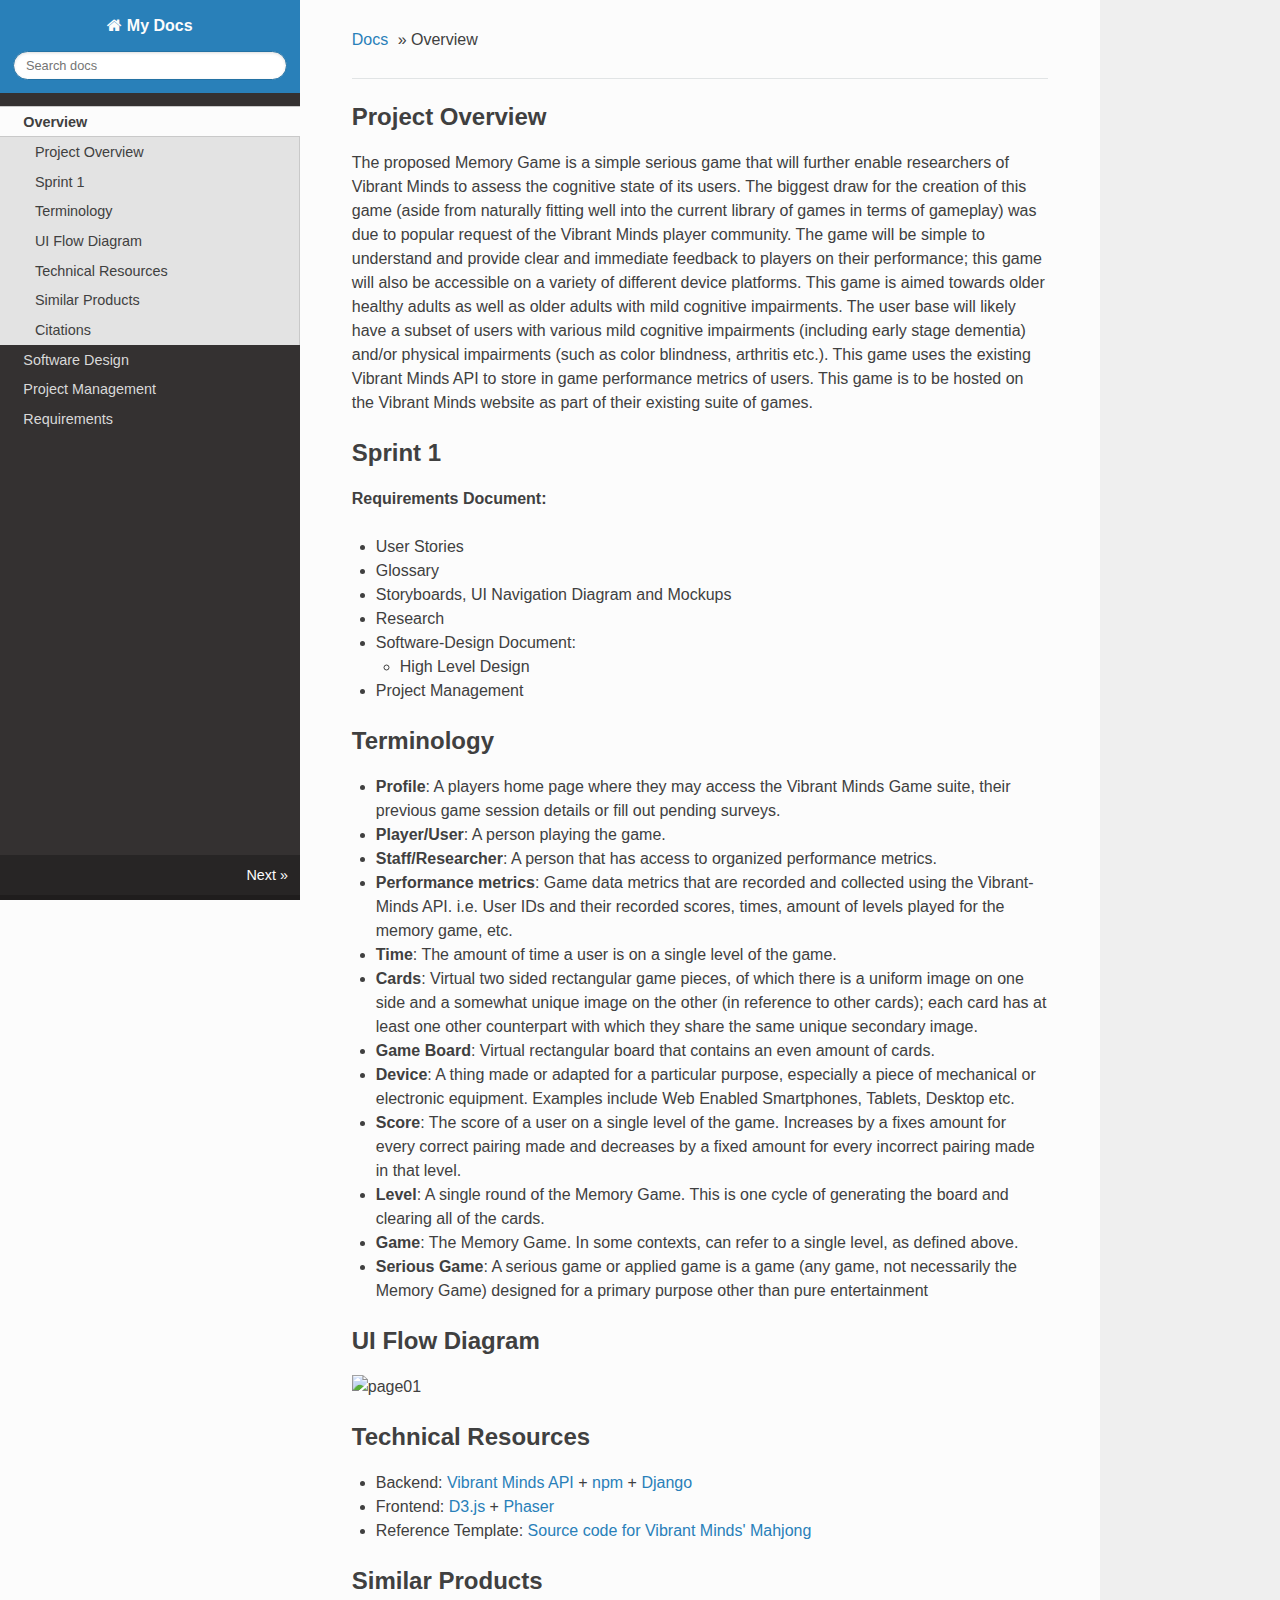
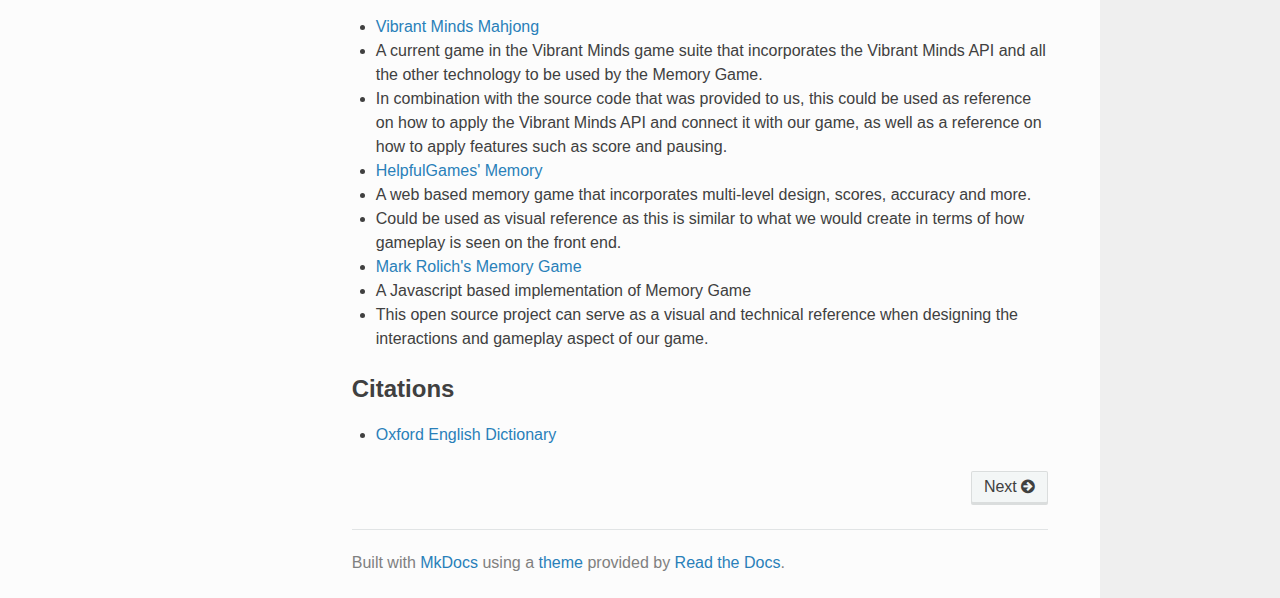
==== commit 7f9fd455: "add webdocs" ====
--- a/index.html
+++ b/index.html
@@ -1,304 +1,228 @@
 <!DOCTYPE html>
-<html lang="en">
-
+<!--[if IE 8]><html class="no-js lt-ie9" lang="en" > <![endif]-->
+<!--[if gt IE 8]><!--> <html class="no-js" lang="en" > <!--<![endif]-->
 <head>
-  <meta charset="UTF-8">
-  <meta content="IE=edge" http-equiv="X-UA-Compatible">
-  <meta content="width=device-width,initial-scale=1" name="viewport">
-  <meta content="description" name="description">
-  <meta name="google" content="notranslate" />
-  <meta content="Mashup templates have been developped by Orson.io team" name="author">
-
-  <!-- Disable tap highlight on IE -->
-  <meta name="msapplication-tap-highlight" content="no">
-  
-  <link href="./assets/apple-touch-icon.png" rel="apple-touch-icon">
-  <link href="./assets/favicon.ico" rel="icon">
-
- 
-
-  <title>Title page</title>  
-
-<link href="./main.a3f694c0.css" rel="stylesheet"></head>
-
-<body>
-
- <!-- Add your content of header -->
-<header>
-  <nav class="navbar  navbar-fixed-top navbar-default">
-    <div class="container">
-      <div class="navbar-header">
-        <button type="button" class="navbar-toggle uarr collapsed" data-toggle="collapse" data-target="#navbar-collapse-uarr">
-          <span class="sr-only">Toggle navigation</span>
-          <span class="icon-bar"></span>
-          <span class="icon-bar"></span>
-          <span class="icon-bar"></span>
-        </button>
-        <a class="navbar-brand" href="./index.html" title="">
-          <img src="./assets/images/mashuptemplate.svg" class="navbar-logo-img" alt="">
-        </a>
+  <meta charset="utf-8">
+  <meta http-equiv="X-UA-Compatible" content="IE=edge">
+  <meta name="viewport" content="width=device-width, initial-scale=1.0">
+  <meta name="description" content="None">
+  
+  <link rel="shortcut icon" href="img/favicon.ico">
+  <title>Overview - My Docs</title>
+  <link rel="stylesheet" href="css/theme.css" type="text/css" />
+  <link rel="stylesheet" href="css/theme_extra.css" type="text/css" />
+  <link rel="stylesheet" href="//cdnjs.cloudflare.com/ajax/libs/highlight.js/9.12.0/styles/github.min.css">
+  
+  <script>
+    // Current page data
+    var mkdocs_page_name = "Overview";
+    var mkdocs_page_input_path = "index.md";
+    var mkdocs_page_url = null;
+  </script>
+  
+  <script src="js/jquery-2.1.1.min.js" defer></script>
+  <script src="js/modernizr-2.8.3.min.js" defer></script>
+  <script src="//cdnjs.cloudflare.com/ajax/libs/highlight.js/9.12.0/highlight.min.js"></script>
+  <script>hljs.initHighlightingOnLoad();</script> 
+  
+</head>
+
+<body class="wy-body-for-nav" role="document">
+
+  <div class="wy-grid-for-nav">
+
+    
+    <nav data-toggle="wy-nav-shift" class="wy-nav-side stickynav">
+      <div class="wy-side-nav-search">
+        <a href="." class="icon icon-home"> My Docs</a>
+        <div role="search">
+  <form id ="rtd-search-form" class="wy-form" action="./search.html" method="get">
+    <input type="text" name="q" placeholder="Search docs" title="Type search term here" />
+  </form>
+</div>
       </div>
 
-      <div class="collapse navbar-collapse" id="navbar-collapse-uarr">
-        <ul class="nav navbar-nav navbar-right">
-          <li><a href="./index.html" title="" class="active">Home</a></li>
-          <li><a href="./about.html" title=""> About</a></li>
-          <li><a href="./pricing.html" title=""> Pricing </a></li>
-          <li><a href="./contact.html" title="">Contact</a></li>
-          <li><a href="./components.html" title="">Components</a></li>
-          <li>
-            <p>
-              <a href="./download.html" class="btn btn-primary navbar-btn" title="">Download</a>
-            </p>
-          </li>
+      <div class="wy-menu wy-menu-vertical" data-spy="affix" role="navigation" aria-label="main navigation">
+	<ul class="current">
+	  
+          
+            <li class="toctree-l1 current">
+		
+    <a class="current" href=".">Overview</a>
+    <ul class="subnav">
+            
+    <li class="toctree-l2"><a href="#project-overview">Project Overview</a></li>
+    
+
+    <li class="toctree-l2"><a href="#sprint-1">Sprint 1</a></li>
+    
+
+    <li class="toctree-l2"><a href="#terminology">Terminology</a></li>
+    
+
+    <li class="toctree-l2"><a href="#ui-flow-diagram">UI Flow Diagram</a></li>
+    
+
+    <li class="toctree-l2"><a href="#technical-resources">Technical Resources</a></li>
+    
+
+    <li class="toctree-l2"><a href="#similar-products">Similar Products</a></li>
+    
+
+    <li class="toctree-l2"><a href="#citations">Citations</a></li>
+    
+
+    </ul>
+	    </li>
+          
+            <li class="toctree-l1">
+		
+    <a class="" href="design/">Software Design</a>
+	    </li>
+          
+            <li class="toctree-l1">
+		
+    <a class="" href="projectm/">Project Management</a>
+	    </li>
+          
+            <li class="toctree-l1">
+		
+    <a class="" href="requirements/">Requirements</a>
+	    </li>
           
         </ul>
       </div>
+      &nbsp;
+    </nav>
+
+    <section data-toggle="wy-nav-shift" class="wy-nav-content-wrap">
+
+      
+      <nav class="wy-nav-top" role="navigation" aria-label="top navigation">
+        <i data-toggle="wy-nav-top" class="fa fa-bars"></i>
+        <a href=".">My Docs</a>
+      </nav>
+
+      
+      <div class="wy-nav-content">
+        <div class="rst-content">
+          <div role="navigation" aria-label="breadcrumbs navigation">
+  <ul class="wy-breadcrumbs">
+    <li><a href=".">Docs</a> &raquo;</li>
+    
+      
+    
+    <li>Overview</li>
+    <li class="wy-breadcrumbs-aside">
+      
+    </li>
+  </ul>
+  <hr/>
+</div>
+          <div role="main">
+            <div class="section">
+              
+                <h2 id="project-overview">Project Overview</h2>
+<p>The proposed Memory Game is a simple serious game that will further enable researchers of Vibrant Minds to assess the cognitive state of its users.  The biggest draw for the creation of this game (aside from naturally fitting well into the current library of games in terms of gameplay) was due to popular request of the Vibrant Minds player community. The game will be simple to understand and provide clear and immediate feedback to players on their performance; this game will also be accessible on a variety of different device platforms. This game is aimed towards older healthy adults as well as older adults with mild cognitive impairments.  The user base will likely have a subset of users with various mild cognitive impairments (including early stage dementia) and/or physical impairments (such as color blindness, arthritis etc.). This game uses the existing Vibrant Minds API to store in game performance metrics of users. This game is to be hosted on the Vibrant Minds website as part of their existing suite of games.</p>
+<h2 id="sprint-1">Sprint 1</h2>
+<p><strong>Requirements Document:</strong></p>
+<ul>
+<li>User Stories</li>
+<li>Glossary</li>
+<li>Storyboards, UI Navigation Diagram and Mockups</li>
+<li>Research</li>
+<li>Software-Design Document:<ul>
+<li>High Level Design</li>
+</ul>
+</li>
+<li>Project Management</li>
+</ul>
+<h2 id="terminology">Terminology</h2>
+<ul>
+<li><strong>Profile</strong>: A players home page where they may access the Vibrant Minds Game suite, their previous game session details or fill out pending surveys.</li>
+<li><strong>Player/User</strong>: A person playing the game.</li>
+<li><strong>Staff/Researcher</strong>: A person that has access to organized performance metrics.</li>
+<li><strong>Performance metrics</strong>: Game data metrics that are recorded and collected using the Vibrant-Minds API. i.e. User IDs and their recorded scores, times, amount of levels played for the memory game, etc.</li>
+<li><strong>Time</strong>: The amount of time a user is on a single level of the game.</li>
+<li><strong>Cards</strong>: Virtual two sided rectangular game pieces, of which there is a uniform image on one side and a somewhat unique image on the other (in reference to other cards); each card has at least one other counterpart with which they share the same unique secondary image.</li>
+<li><strong>Game Board</strong>: Virtual rectangular board that contains an even amount of cards.</li>
+<li><strong>Device</strong>: A thing made or adapted for a particular purpose, especially a piece of mechanical or electronic equipment. Examples include Web Enabled Smartphones, Tablets, Desktop etc.</li>
+<li><strong>Score</strong>: The score of a user on a single level of the game. Increases by a fixes amount for every correct pairing made and decreases by a fixed amount for every incorrect pairing made in that level.</li>
+<li><strong>Level</strong>: A single round of the Memory Game. This is one cycle of generating the board and clearing all of the cards.</li>
+<li><strong>Game</strong>: The Memory Game. In some contexts, can refer to a single level, as defined above.</li>
+<li><strong>Serious Game</strong>: A serious game or applied game is a game (any game, not necessarily the Memory Game) designed for a primary purpose other than pure entertainment</li>
+</ul>
+<h2 id="ui-flow-diagram">UI Flow Diagram</h2>
+<p><img alt="page01" src="https://user-images.githubusercontent.com/56895013/94379338-d58cfa00-00ec-11eb-9430-f40e5ba257ba.jpg" /></p>
+<h2 id="technical-resources">Technical Resources</h2>
+<ul>
+<li>Backend: <a href="https://rjynn.github.io/data_repo_api/">Vibrant Minds API</a> + <a href="https://docs.npmjs.com/">npm</a> + <a href="https://docs.djangoproject.com/en/3.1/">Django</a></li>
+<li>Frontend: <a href="https://github.com/d3/d3/wiki">D3.js</a> + <a href="https://photonstorm.github.io/phaser3-docs/">Phaser</a></li>
+<li>Reference Template: <a href="https://vibrant-minds.org/mahjong/login/">Source code for Vibrant Minds' Mahjong</a></li>
+</ul>
+<h2 id="similar-products">Similar Products</h2>
+<ul>
+<li><a href="https://vibrant-minds.org/vibrantminds2/demo_video/mahjong">Vibrant Minds Mahjong</a></li>
+<li>A current game in the Vibrant Minds game suite that incorporates the Vibrant Minds API and all the other technology to be used by the Memory Game.</li>
+<li>In combination with the source code that was provided to us, this could be used as reference on how to apply the Vibrant Minds API and connect it with our game, as well as a reference on how to apply features such as score and pausing.</li>
+<li><a href="https://www.helpfulgames.com/subjects/brain-training/memory.html">HelpfulGames' Memory</a></li>
+<li>A web based memory game that incorporates multi-level design, scores, accuracy and more. </li>
+<li>Could be used as visual reference as this is similar to what we would create in terms of how gameplay is seen on the front end.</li>
+<li><a href="https://mark-rolich.github.io/MemoryGame.js/">Mark Rolich's Memory Game</a></li>
+<li>A Javascript based implementation of Memory Game</li>
+<li>This open source project can serve as a visual and technical reference when designing the interactions and gameplay aspect of our game.</li>
+</ul>
+<h2 id="citations">Citations</h2>
+<ul>
+<li><a href="https://www.oxfordlearnersdictionaries.com/us/">Oxford English Dictionary</a></li>
+</ul>
+              
+            </div>
+          </div>
+          <footer>
+  
+    <div class="rst-footer-buttons" role="navigation" aria-label="footer navigation">
+      
+        <a href="design/" class="btn btn-neutral float-right" title="Software Design">Next <span class="icon icon-circle-arrow-right"></span></a>
+      
+      
     </div>
-  </nav>
-</header>
-
-
-
-<div class="white-text-container background-image-container" style="background-image: url('./assets/images/img-home.jpg')">
-    <div class="opacity"></div>
-    <div class="container">
-        <div class="row">
-           
-            <div class="col-md-6">
-                <h1>Posuere lorem Ipsum</h1>
-                <p>Lorem ipsum dolor sit amet, consectetur adipiscing elit, sed do eiusmod tempor incididunt ut labore
-                    et dolore magna aliqua. Adipiscing commodo elit at imperdiet dui accumsan sit. Ipsum dolor sit
-                    amet consectetur adipiscing elit. </p>
-                 <a href="./download.html" title="" class="btn btn-lg btn-primary">Download</a>
-            </div>
-
+  
+
+  <hr/>
+
+  <div role="contentinfo">
+    <!-- Copyright etc -->
+    
+  </div>
+
+  Built with <a href="http://www.mkdocs.org">MkDocs</a> using a <a href="https://github.com/snide/sphinx_rtd_theme">theme</a> provided by <a href="https://readthedocs.org">Read the Docs</a>.
+</footer>
+      
         </div>
-    </div>
+      </div>
+
+    </section>
+
+  </div>
+
+  <div class="rst-versions" role="note" style="cursor: pointer">
+    <span class="rst-current-version" data-toggle="rst-current-version">
+      
+      
+      
+        <span style="margin-left: 15px"><a href="design/" style="color: #fcfcfc">Next &raquo;</a></span>
+      
+    </span>
 </div>
-
-<div class="section-container border-section-container">
-    <div class="container">
-            <div class="row">
-                <div class="col-md-12 section-container-spacer">
-                    <div class="text-center">
-                        <h2>Vivamus laoreet</h2>
-                        <p> Auctor augue mauris augue neque. Posuere lorem ipsum dolor sit amet consectetur adipiscing.<br> Porta non
-                            pulvinar neque laoreet. Viverra ipsum nunc aliquet bibendum. </p>
-                    </div>
-                </div>
-
-                <div class="col-md-4">
-                    <div class="fa-container">
-                        <i class="fa fa-comment-o fa-3x" aria-hidden="true"></i>
-                    </div>
-                    <div class="text-center">
-                        <h3>Consectetur</h3>
-                    </div>
-                    <div>
-                        <p>Auctor augue mauris augue neque. Posuere lorem ipsum dolor sit amet consectetur adipiscing. Porta
-                            non pulvinar neque laoreet. Viverra ipsum nunc aliquet bibendum. Iaculis urna id volutpat lacus.
-                            Turpis egestas pretium aenean pharetra magna ac.</p>
-                    </div>
-                </div>
-                <div class="col-md-4">
-                    <div class="fa-container">
-                        <i class="fa fa-heart-o fa-3x" aria-hidden="true"></i>
-                    </div>
-                    <div class="text-center">
-                        <h3>Malesuada</h3>
-                    </div>
-                    <div>
-                        <p>Auctor augue mauris augue neque. Posuere lorem ipsum dolor sit amet consectetur adipiscing. Porta
-                            non pulvinar neque laoreet. Viverra ipsum nunc aliquet bibendum. Iaculis urna id volutpat lacus.
-                            Turpis egestas pretium aenean pharetra magna ac.
-                        </p>
-                    </div>
-                </div>
-                <div class="col-md-4">
-                    <div class="fa-container">
-                        <i class="fa fa-bell-o fa-3x" aria-hidden="true"></i>
-                    </div>
-                    <div class="text-center">
-                        <h3>Phasellus</h3>
-                    </div>
-                    <div>
-                        <p>Auctor augue mauris augue neque. Posuere lorem ipsum dolor sit amet consectetur adipiscing. Porta
-                            non pulvinar neque laoreet. Viverra ipsum nunc aliquet bibendum. Iaculis urna id volutpat lacus.
-                            Turpis egestas pretium aenean pharetra magna ac. 
-                        </p>
-                    </div>
-                </div>
-
-            </div>
-    </div>
-</div>
-
-<div class="section-container">
-    <div class="container">
-            <div class="row">
-                <div class="col-xs-12">
-
-
-                    <div id="carouselExampleIndicators" class="carousel slide" data-ride="carousel">
-                        
-                        <div class="carousel-inner" role="listbox">
-                            <div class="item active">
-                                <img class="img-responsive" src="./assets/images/img-05.jpg" alt="First slide">
-                            </div>
-                            <div class="item">
-                                <img class="img-responsive" src="./assets/images/img-07.jpg" alt="Second slide">
-                            </div>
-                            <div class="item">
-                                <img class="img-responsive" src="./assets/images/img-05.jpg" alt="Third slide">
-                            </div>
-                        </div>
-                        <ol class="carousel-indicators">
-                            <li data-target="#carouselExampleIndicators" data-slide-to="0" class="active"></li>
-                            <li data-target="#carouselExampleIndicators" data-slide-to="1"></li>
-                            <li data-target="#carouselExampleIndicators" data-slide-to="2"></li>
-                        </ol>
-                    </div>
-
-
-                </div>
-            </div>
-    </div>
-</div>
-
-
-<div class="section-container background-color-container white-text-container">
-    <div class="container">
-        <div class="row">
-            <div class="col-xs-12">
-                <div class="text-center">
-                    <h2>Vivamus laoreet</h2>
-                    <p> Auctor augue mauris augue neque. Posuere lorem ipsum dolor sit amet consectetur adipiscing. Porta non
-                        pulvinar neque laoreet. Viverra ipsum nunc aliquet bibendum. Iaculis urna id volutpat lacus. Turpis
-                        egestas pretium aenean pharetra magna ac. Id cursus metus aliquam eleifend mi. </p>
-                    <a href="./download.html" title="" class="btn btn-primary btn-lg">Download</a>
-                </div>
-            </div>
-        </div>
-     </div>
- </div>
-
- <div class="section-container">
-    <div class="container">
-        <div class="row">                   
-            <div class="col-md-7">
-                <img class="img-responsive" src="./assets/images/img-06.png" alt="">
-            </div>
-
-            <div class="col-md-5">
-                <ul class="features">
-                    <li>
-                        <h3>Dui augue</h3>
-                        <p>Auctor augue mauris augue neque. Posuere lorem ipsum dolor sit amet consectetur adipiscing.
-                        </p>
-                    </li>
-                    <li>
-                        <h3>Malesuada</h3>
-                        <p>Auctor augue mauris augue neque. Posuere lorem ipsum dolor sit amet consectetur adipiscing.
-                        </p>
-                    </li>
-                    <li>
-                        <h3>Bibendum</h3>
-                        <p>Auctor augue mauris augue neque. Posuere lorem ipsum dolor sit amet consectetur adipiscing.
-                        </p>
-                    </li>
-                </ul>
-            </div>
-        
-
-              
-            <div class="row">
-                <div class="col-md-4">
-                        <img class="img-responsive page-base-image" src="./assets/images/logo-01.png" alt="">
-
-                </div>
-                <div class="col-md-4">
-                        <img class="img-responsive page-base-image" src="./assets/images/logo-02.png" alt="">
-                </div>
-                <div class="col-md-4">
-                        <img class="img-responsive page-base-image" src="./assets/images/logo-03.png" alt="">
-                </div>
-            </div>
-            
-        </div>
-    </div>
-</div>
-
-
-
-
-
-
-<footer>
-    <div class="section-container footer-container">
-        <div class="container">
-            <div class="row">
-                    <div class="col-md-4">
-                        <h4>About us</h4>
-                        <p>Lorem ipsum dolor sit amet, consectetur adipiscing elit. Nunc sit amet consectetur dolor</p>
-                    </div>
-
-                    <div class="col-md-4">
-                        <h4>Do you like ? Share this !</h4>
-                        <p>
-                            <a href="https://facebook.com/" class="social-round-icon white-round-icon fa-icon" title="">
-                            <i class="fa fa-facebook" aria-hidden="true"></i>
-                          </a>
-                          <a href="https://twitter.com/" class="social-round-icon white-round-icon fa-icon" title="">
-                            <i class="fa fa-twitter" aria-hidden="true"></i>
-                          </a>
-                          <a href="https://www.linkedin.com/" class="social-round-icon white-round-icon fa-icon" title="">
-                            <i class="fa fa-linkedin" aria-hidden="true"></i>
-                          </a>
-                        </p>
-                        <p><small>© Untitled | Website created with <a href="http://www.mashup-template.com/" class="link-like-text" title="Create website with free html template">Mashup Template</a>/<a href="http://www.unsplash.com/" class="link-like-text" title="Beautiful Free Images">Unsplash</a></small></p>    
-                    </div>
-
-                    <div class="col-md-4">
-                        <h4>Subscribe to newsletter</h4>
-                        
-                        <div class="form-group">
-                            <div class="input-group">
-                                <input type="text" class="form-control footer-input-text">
-                                <div class="input-group-btn">
-                                    <button type="button" class="btn btn-primary btn-newsletter ">OK</button>
-                                </div>
-                            </div>
-                        </div>
-
-
-                    </div>
-            </div>
-        </div>
-    </div>
-</footer>
-
-<script>
-  document.addEventListener("DOMContentLoaded", function (event) {
-    navActivePage();
-  });
-</script>
-
-<!-- Google Analytics: change UA-XXXXX-X to be your site's ID 
-
-<script>
-  (function (i, s, o, g, r, a, m) {
-    i['GoogleAnalyticsObject'] = r; i[r] = i[r] || function () {
-      (i[r].q = i[r].q || []).push(arguments)
-    }, i[r].l = 1 * new Date(); a = s.createElement(o),
-      m = s.getElementsByTagName(o)[0]; a.async = 1; a.src = g; m.parentNode.insertBefore(a, m)
-  })(window, document, 'script', '//www.google-analytics.com/analytics.js', 'ga');
-  ga('create', 'UA-XXXXX-X', 'auto');
-  ga('send', 'pageview');
-</script>
-
+    <script>var base_url = '.';</script>
+    <script src="js/theme.js" defer></script>
+      <script src="search/main.js" defer></script>
+
+</body>
+</html>
+
+<!--
+MkDocs version : 1.0.4
+Build Date UTC : 2020-09-28 15:39:11
 -->
-
-<script type="text/javascript" src="./main.41beeca9.js"></script></body>
-
-</html>--- a/css/theme.css
+++ b/css/theme.css
@@ -0,0 +1,4 @@
+﻿*{-webkit-box-sizing:border-box;-moz-box-sizing:border-box;box-sizing:border-box}article,aside,details,figcaption,figure,footer,header,hgroup,nav,section{display:block}audio,canvas,video{display:inline-block;*display:inline;*zoom:1}audio:not([controls]){display:none}[hidden]{display:none}*{-webkit-box-sizing:border-box;-moz-box-sizing:border-box;box-sizing:border-box}html{font-size:100%;-webkit-text-size-adjust:100%;-ms-text-size-adjust:100%}body{margin:0}a:hover,a:active{outline:0}abbr[title]{border-bottom:1px dotted}b,strong{font-weight:bold}blockquote{margin:0}dfn{font-style:italic}ins{background:#ff9;color:#000;text-decoration:none}mark{background:#ff0;color:#000;font-style:italic;font-weight:bold}pre,code,.rst-content tt,.rst-content code,kbd,samp{font-family:monospace,serif;_font-family:"courier new",monospace;font-size:1em}pre{white-space:pre}q{quotes:none}q:before,q:after{content:"";content:none}small{font-size:85%}sub,sup{font-size:75%;line-height:0;position:relative;vertical-align:baseline}sup{top:-0.5em}sub{bottom:-0.25em}ul,ol,dl{margin:0;padding:0;list-style:none;list-style-image:none}li{list-style:none}dd{margin:0}img{border:0;-ms-interpolation-mode:bicubic;vertical-align:middle;max-width:100%}svg:not(:root){overflow:hidden}figure{margin:0}form{margin:0}fieldset{border:0;margin:0;padding:0}label{cursor:pointer}legend{border:0;*margin-left:-7px;padding:0;white-space:normal}button,input,select,textarea{font-size:100%;margin:0;vertical-align:baseline;*vertical-align:middle}button,input{line-height:normal}button,input[type="button"],input[type="reset"],input[type="submit"]{cursor:pointer;-webkit-appearance:button;*overflow:visible}button[disabled],input[disabled]{cursor:default}input[type="checkbox"],input[type="radio"]{box-sizing:border-box;padding:0;*width:13px;*height:13px}input[type="search"]{-webkit-appearance:textfield;-moz-box-sizing:content-box;-webkit-box-sizing:content-box;box-sizing:content-box}input[type="search"]::-webkit-search-decoration,input[type="search"]::-webkit-search-cancel-button{-webkit-appearance:none}button::-moz-focus-inner,input::-moz-focus-inner{border:0;padding:0}textarea{overflow:auto;vertical-align:top;resize:vertical}table{border-collapse:collapse;border-spacing:0}td{vertical-align:top}.chromeframe{margin:.2em 0;background:#ccc;color:#000;padding:.2em 0}.ir{display:block;border:0;text-indent:-999em;overflow:hidden;background-color:transparent;background-repeat:no-repeat;text-align:left;direction:ltr;*line-height:0}.ir br{display:none}.hidden{display:none !important;visibility:hidden}.visuallyhidden{border:0;clip:rect(0 0 0 0);height:1px;margin:-1px;overflow:hidden;padding:0;position:absolute;width:1px}.visuallyhidden.focusable:active,.visuallyhidden.focusable:focus{clip:auto;height:auto;margin:0;overflow:visible;position:static;width:auto}.invisible{visibility:hidden}.relative{position:relative}big,small{font-size:100%}@media print{html,body,section{background:none !important}*{box-shadow:none !important;text-shadow:none !important;filter:none !important;-ms-filter:none !important}a,a:visited{text-decoration:underline}.ir a:after,a[href^="javascript:"]:after,a[href^="#"]:after{content:""}pre,blockquote{page-break-inside:avoid}thead{display:table-header-group}tr,img{page-break-inside:avoid}img{max-width:100% !important}@page{margin:.5cm}p,h2,.rst-content .toctree-wrapper p.caption,h3{orphans:3;widows:3}h2,.rst-content .toctree-wrapper p.caption,h3{page-break-after:avoid}}.fa:before,.wy-menu-vertical li span.toctree-expand:before,.wy-menu-vertical li.on a span.toctree-expand:before,.wy-menu-vertical li.current>a span.toctree-expand:before,.rst-content .admonition-title:before,.rst-content h1 .headerlink:before,.rst-content h2 .headerlink:before,.rst-content h3 .headerlink:before,.rst-content h4 .headerlink:before,.rst-content h5 .headerlink:before,.rst-content h6 .headerlink:before,.rst-content dl dt .headerlink:before,.rst-content p.caption .headerlink:before,.rst-content table>caption .headerlink:before,.rst-content .code-block-caption .headerlink:before,.rst-content tt.download span:first-child:before,.rst-content code.download span:first-child:before,.icon:before,.wy-dropdown .caret:before,.wy-inline-validate.wy-inline-validate-success .wy-input-context:before,.wy-inline-validate.wy-inline-validate-danger .wy-input-context:before,.wy-inline-validate.wy-inline-validate-warning .wy-input-context:before,.wy-inline-validate.wy-inline-validate-info .wy-input-context:before,.wy-alert,.rst-content .note,.rst-content .attention,.rst-content .caution,.rst-content .danger,.rst-content .error,.rst-content .hint,.rst-content .important,.rst-content .tip,.rst-content .warning,.rst-content .seealso,.rst-content .admonition-todo,.rst-content .admonition,.btn,input[type="text"],input[type="password"],input[type="email"],input[type="url"],input[type="date"],input[type="month"],input[type="time"],input[type="datetime"],input[type="datetime-local"],input[type="week"],input[type="number"],input[type="search"],input[type="tel"],input[type="color"],select,textarea,.wy-menu-vertical li.on a,.wy-menu-vertical li.current>a,.wy-side-nav-search>a,.wy-side-nav-search .wy-dropdown>a,.wy-nav-top a{-webkit-font-smoothing:antialiased}.clearfix{*zoom:1}.clearfix:before,.clearfix:after{display:table;content:""}.clearfix:after{clear:both}/*!
+ *  Font Awesome 4.7.0 by @davegandy - http://fontawesome.io - @fontawesome
+ *  License - http://fontawesome.io/license (Font: SIL OFL 1.1, CSS: MIT License)
+ */@font-face{font-family:'FontAwesome';src:url("../fonts/fontawesome-webfont.eot?v=4.7.0");src:url("../fonts/fontawesome-webfont.eot?#iefix&v=4.7.0") format("embedded-opentype"),url("../fonts/fontawesome-webfont.woff2?v=4.7.0") format("woff2"),url("../fonts/fontawesome-webfont.woff?v=4.7.0") format("woff"),url("../fonts/fontawesome-webfont.ttf?v=4.7.0") format("truetype"),url("../fonts/fontawesome-webfont.svg?v=4.7.0#fontawesomeregular") format("svg");font-weight:normal;font-style:normal}.fa,.wy-menu-vertical li span.toctree-expand,.wy-menu-vertical li.on a span.toctree-expand,.wy-menu-vertical li.current>a span.toctree-expand,.rst-content .admonition-title,.rst-content h1 .headerlink,.rst-content h2 .headerlink,.rst-content h3 .headerlink,.rst-content h4 .headerlink,.rst-content h5 .headerlink,.rst-content h6 .headerlink,.rst-content dl dt .headerlink,.rst-content p.caption .headerlink,.rst-content table>caption .headerlink,.rst-content .code-block-caption .headerlink,.rst-content tt.download span:first-child,.rst-content code.download span:first-child,.icon{display:inline-block;font:normal normal normal 14px/1 FontAwesome;font-size:inherit;text-rendering:auto;-webkit-font-smoothing:antialiased;-moz-osx-font-smoothing:grayscale}.fa-lg{font-size:1.3333333333em;line-height:.75em;vertical-align:-15%}.fa-2x{font-size:2em}.fa-3x{font-size:3em}.fa-4x{font-size:4em}.fa-5x{font-size:5em}.fa-fw{width:1.2857142857em;text-align:center}.fa-ul{padding-left:0;margin-left:2.1428571429em;list-style-type:none}.fa-ul>li{position:relative}.fa-li{position:absolute;left:-2.1428571429em;width:2.1428571429em;top:.1428571429em;text-align:center}.fa-li.fa-lg{left:-1.8571428571em}.fa-border{padding:.2em .25em .15em;border:solid 0.08em #eee;border-radius:.1em}.fa-pull-left{float:left}.fa-pull-right{float:right}.fa.fa-pull-left,.wy-menu-vertical li span.fa-pull-left.toctree-expand,.wy-menu-vertical li.on a span.fa-pull-left.toctree-expand,.wy-menu-vertical li.current>a span.fa-pull-left.toctree-expand,.rst-content .fa-pull-left.admonition-title,.rst-content h1 .fa-pull-left.headerlink,.rst-content h2 .fa-pull-left.headerlink,.rst-content h3 .fa-pull-left.headerlink,.rst-content h4 .fa-pull-left.headerlink,.rst-content h5 .fa-pull-left.headerlink,.rst-content h6 .fa-pull-left.headerlink,.rst-content dl dt .fa-pull-left.headerlink,.rst-content p.caption .fa-pull-left.headerlink,.rst-content table>caption .fa-pull-left.headerlink,.rst-content .code-block-caption .fa-pull-left.headerlink,.rst-content tt.download span.fa-pull-left:first-child,.rst-content code.download span.fa-pull-left:first-child,.fa-pull-left.icon{margin-right:.3em}.fa.fa-pull-right,.wy-menu-vertical li span.fa-pull-right.toctree-expand,.wy-menu-vertical li.on a span.fa-pull-right.toctree-expand,.wy-menu-vertical li.current>a span.fa-pull-right.toctree-expand,.rst-content .fa-pull-right.admonition-title,.rst-content h1 .fa-pull-right.headerlink,.rst-content h2 .fa-pull-right.headerlink,.rst-content h3 .fa-pull-right.headerlink,.rst-content h4 .fa-pull-right.headerlink,.rst-content h5 .fa-pull-right.headerlink,.rst-content h6 .fa-pull-right.headerlink,.rst-content dl dt .fa-pull-right.headerlink,.rst-content p.caption .fa-pull-right.headerlink,.rst-content table>caption .fa-pull-right.headerlink,.rst-content .code-block-caption .fa-pull-right.headerlink,.rst-content tt.download span.fa-pull-right:first-child,.rst-content code.download span.fa-pull-right:first-child,.fa-pull-right.icon{margin-left:.3em}.pull-right{float:right}.pull-left{float:left}.fa.pull-left,.wy-menu-vertical li span.pull-left.toctree-expand,.wy-menu-vertical li.on a span.pull-left.toctree-expand,.wy-menu-vertical li.current>a span.pull-left.toctree-expand,.rst-content .pull-left.admonition-title,.rst-content h1 .pull-left.headerlink,.rst-content h2 .pull-left.headerlink,.rst-content h3 .pull-left.headerlink,.rst-content h4 .pull-left.headerlink,.rst-content h5 .pull-left.headerlink,.rst-content h6 .pull-left.headerlink,.rst-content dl dt .pull-left.headerlink,.rst-content p.caption .pull-left.headerlink,.rst-content table>caption .pull-left.headerlink,.rst-content .code-block-caption .pull-left.headerlink,.rst-content tt.download span.pull-left:first-child,.rst-content code.download span.pull-left:first-child,.pull-left.icon{margin-right:.3em}.fa.pull-right,.wy-menu-vertical li span.pull-right.toctree-expand,.wy-menu-vertical li.on a span.pull-right.toctree-expand,.wy-menu-vertical li.current>a span.pull-right.toctree-expand,.rst-content .pull-right.admonition-title,.rst-content h1 .pull-right.headerlink,.rst-content h2 .pull-right.headerlink,.rst-content h3 .pull-right.headerlink,.rst-content h4 .pull-right.headerlink,.rst-content h5 .pull-right.headerlink,.rst-content h6 .pull-right.headerlink,.rst-content dl dt .pull-right.headerlink,.rst-content p.caption .pull-right.headerlink,.rst-content table>caption .pull-right.headerlink,.rst-content .code-block-caption .pull-right.headerlink,.rst-content tt.download span.pull-right:first-child,.rst-content code.download span.pull-right:first-child,.pull-right.icon{margin-left:.3em}.fa-spin{-webkit-animation:fa-spin 2s infinite linear;animation:fa-spin 2s infinite linear}.fa-pulse{-webkit-animation:fa-spin 1s infinite steps(8);animation:fa-spin 1s infinite steps(8)}@-webkit-keyframes fa-spin{0%{-webkit-transform:rotate(0deg);transform:rotate(0deg)}100%{-webkit-transform:rotate(359deg);transform:rotate(359deg)}}@keyframes fa-spin{0%{-webkit-transform:rotate(0deg);transform:rotate(0deg)}100%{-webkit-transform:rotate(359deg);transform:rotate(359deg)}}.fa-rotate-90{-ms-filter:"progid:DXImageTransform.Microsoft.BasicImage(rotation=1)";-webkit-transform:rotate(90deg);-ms-transform:rotate(90deg);transform:rotate(90deg)}.fa-rotate-180{-ms-filter:"progid:DXImageTransform.Microsoft.BasicImage(rotation=2)";-webkit-transform:rotate(180deg);-ms-transform:rotate(180deg);transform:rotate(180deg)}.fa-rotate-270{-ms-filter:"progid:DXImageTransform.Microsoft.BasicImage(rotation=3)";-webkit-transform:rotate(270deg);-ms-transform:rotate(270deg);transform:rotate(270deg)}.fa-flip-horizontal{-ms-filter:"progid:DXImageTransform.Microsoft.BasicImage(rotation=0, mirror=1)";-webkit-transform:scale(-1, 1);-ms-transform:scale(-1, 1);transform:scale(-1, 1)}.fa-flip-vertical{-ms-filter:"progid:DXImageTransform.Microsoft.BasicImage(rotation=2, mirror=1)";-webkit-transform:scale(1, -1);-ms-transform:scale(1, -1);transform:scale(1, -1)}:root .fa-rotate-90,:root .fa-rotate-180,:root .fa-rotate-270,:root .fa-flip-horizontal,:root .fa-flip-vertical{filter:none}.fa-stack{position:relative;display:inline-block;width:2em;height:2em;line-height:2em;vertical-align:middle}.fa-stack-1x,.fa-stack-2x{position:absolute;left:0;width:100%;text-align:center}.fa-stack-1x{line-height:inherit}.fa-stack-2x{font-size:2em}.fa-inverse{color:#fff}.fa-glass:before{content:""}.fa-music:before{content:""}.fa-search:before,.icon-search:before{content:""}.fa-envelope-o:before{content:""}.fa-heart:before{content:""}.fa-star:before{content:""}.fa-star-o:before{content:""}.fa-user:before{content:""}.fa-film:before{content:""}.fa-th-large:before{content:""}.fa-th:before{content:""}.fa-th-list:before{content:""}.fa-check:before{content:""}.fa-remove:before,.fa-close:before,.fa-times:before{content:""}.fa-search-plus:before{content:""}.fa-search-minus:before{content:""}.fa-power-off:before{content:""}.fa-signal:before{content:""}.fa-gear:before,.fa-cog:before{content:""}.fa-trash-o:before{content:""}.fa-home:before,.icon-home:before{content:""}.fa-file-o:before{content:""}.fa-clock-o:before{content:""}.fa-road:before{content:""}.fa-download:before,.rst-content tt.download span:first-child:before,.rst-content code.download span:first-child:before{content:""}.fa-arrow-circle-o-down:before{content:""}.fa-arrow-circle-o-up:before{content:""}.fa-inbox:before{content:""}.fa-play-circle-o:before{content:""}.fa-rotate-right:before,.fa-repeat:before{content:""}.fa-refresh:before{content:""}.fa-list-alt:before{content:""}.fa-lock:before{content:""}.fa-flag:before{content:""}.fa-headphones:before{content:""}.fa-volume-off:before{content:""}.fa-volume-down:before{content:""}.fa-volume-up:before{content:""}.fa-qrcode:before{content:""}.fa-barcode:before{content:""}.fa-tag:before{content:""}.fa-tags:before{content:""}.fa-book:before,.icon-book:before{content:""}.fa-bookmark:before{content:""}.fa-print:before{content:""}.fa-camera:before{content:""}.fa-font:before{content:""}.fa-bold:before{content:""}.fa-italic:before{content:""}.fa-text-height:before{content:""}.fa-text-width:before{content:""}.fa-align-left:before{content:""}.fa-align-center:before{content:""}.fa-align-right:before{content:""}.fa-align-justify:before{content:""}.fa-list:before{content:""}.fa-dedent:before,.fa-outdent:before{content:""}.fa-indent:before{content:""}.fa-video-camera:before{content:""}.fa-photo:before,.fa-image:before,.fa-picture-o:before{content:""}.fa-pencil:before{content:""}.fa-map-marker:before{content:""}.fa-adjust:before{content:""}.fa-tint:before{content:""}.fa-edit:before,.fa-pencil-square-o:before{content:""}.fa-share-square-o:before{content:""}.fa-check-square-o:before{content:""}.fa-arrows:before{content:""}.fa-step-backward:before{content:""}.fa-fast-backward:before{content:""}.fa-backward:before{content:""}.fa-play:before{content:""}.fa-pause:before{content:""}.fa-stop:before{content:""}.fa-forward:before{content:""}.fa-fast-forward:before{content:""}.fa-step-forward:before{content:""}.fa-eject:before{content:""}.fa-chevron-left:before{content:""}.fa-chevron-right:before{content:""}.fa-plus-circle:before{content:""}.fa-minus-circle:before{content:""}.fa-times-circle:before,.wy-inline-validate.wy-inline-validate-danger .wy-input-context:before{content:""}.fa-check-circle:before,.wy-inline-validate.wy-inline-validate-success .wy-input-context:before{content:""}.fa-question-circle:before{content:""}.fa-info-circle:before{content:""}.fa-crosshairs:before{content:""}.fa-times-circle-o:before{content:""}.fa-check-circle-o:before{content:""}.fa-ban:before{content:""}.fa-arrow-left:before{content:""}.fa-arrow-right:before{content:""}.fa-arrow-up:before{content:""}.fa-arrow-down:before{content:""}.fa-mail-forward:before,.fa-share:before{content:""}.fa-expand:before{content:""}.fa-compress:before{content:""}.fa-plus:before{content:""}.fa-minus:before{content:""}.fa-asterisk:before{content:""}.fa-exclamation-circle:before,.wy-inline-validate.wy-inline-validate-warning .wy-input-context:before,.wy-inline-validate.wy-inline-validate-info .wy-input-context:before,.rst-content .admonition-title:before{content:""}.fa-gift:before{content:""}.fa-leaf:before{content:""}.fa-fire:before,.icon-fire:before{content:""}.fa-eye:before{content:""}.fa-eye-slash:before{content:""}.fa-warning:before,.fa-exclamation-triangle:before{content:""}.fa-plane:before{content:""}.fa-calendar:before{content:""}.fa-random:before{content:""}.fa-comment:before{content:""}.fa-magnet:before{content:""}.fa-chevron-up:before{content:""}.fa-chevron-down:before{content:""}.fa-retweet:before{content:""}.fa-shopping-cart:before{content:""}.fa-folder:before{content:""}.fa-folder-open:before{content:""}.fa-arrows-v:before{content:""}.fa-arrows-h:before{content:""}.fa-bar-chart-o:before,.fa-bar-chart:before{content:""}.fa-twitter-square:before{content:""}.fa-facebook-square:before{content:""}.fa-camera-retro:before{content:""}.fa-key:before{content:""}.fa-gears:before,.fa-cogs:before{content:""}.fa-comments:before{content:""}.fa-thumbs-o-up:before{content:""}.fa-thumbs-o-down:before{content:""}.fa-star-half:before{content:""}.fa-heart-o:before{content:""}.fa-sign-out:before{content:""}.fa-linkedin-square:before{content:""}.fa-thumb-tack:before{content:""}.fa-external-link:before{content:""}.fa-sign-in:before{content:""}.fa-trophy:before{content:""}.fa-github-square:before{content:""}.fa-upload:before{content:""}.fa-lemon-o:before{content:""}.fa-phone:before{content:""}.fa-square-o:before{content:""}.fa-bookmark-o:before{content:""}.fa-phone-square:before{content:""}.fa-twitter:before{content:""}.fa-facebook-f:before,.fa-facebook:before{content:""}.fa-github:before,.icon-github:before{content:""}.fa-unlock:before{content:""}.fa-credit-card:before{content:""}.fa-feed:before,.fa-rss:before{content:""}.fa-hdd-o:before{content:""}.fa-bullhorn:before{content:""}.fa-bell:before{content:""}.fa-certificate:before{content:""}.fa-hand-o-right:before{content:""}.fa-hand-o-left:before{content:""}.fa-hand-o-up:before{content:""}.fa-hand-o-down:before{content:""}.fa-arrow-circle-left:before,.icon-circle-arrow-left:before{content:""}.fa-arrow-circle-right:before,.icon-circle-arrow-right:before{content:""}.fa-arrow-circle-up:before{content:""}.fa-arrow-circle-down:before{content:""}.fa-globe:before{content:""}.fa-wrench:before{content:""}.fa-tasks:before{content:""}.fa-filter:before{content:""}.fa-briefcase:before{content:""}.fa-arrows-alt:before{content:""}.fa-group:before,.fa-users:before{content:""}.fa-chain:before,.fa-link:before,.icon-link:before{content:""}.fa-cloud:before{content:""}.fa-flask:before{content:""}.fa-cut:before,.fa-scissors:before{content:""}.fa-copy:before,.fa-files-o:before{content:""}.fa-paperclip:before{content:""}.fa-save:before,.fa-floppy-o:before{content:""}.fa-square:before{content:""}.fa-navicon:before,.fa-reorder:before,.fa-bars:before{content:""}.fa-list-ul:before{content:""}.fa-list-ol:before{content:""}.fa-strikethrough:before{content:""}.fa-underline:before{content:""}.fa-table:before{content:""}.fa-magic:before{content:""}.fa-truck:before{content:""}.fa-pinterest:before{content:""}.fa-pinterest-square:before{content:""}.fa-google-plus-square:before{content:""}.fa-google-plus:before{content:""}.fa-money:before{content:""}.fa-caret-down:before,.wy-dropdown .caret:before,.icon-caret-down:before{content:""}.fa-caret-up:before{content:""}.fa-caret-left:before{content:""}.fa-caret-right:before{content:""}.fa-columns:before{content:""}.fa-unsorted:before,.fa-sort:before{content:""}.fa-sort-down:before,.fa-sort-desc:before{content:""}.fa-sort-up:before,.fa-sort-asc:before{content:""}.fa-envelope:before{content:""}.fa-linkedin:before{content:""}.fa-rotate-left:before,.fa-undo:before{content:""}.fa-legal:before,.fa-gavel:before{content:""}.fa-dashboard:before,.fa-tachometer:before{content:""}.fa-comment-o:before{content:""}.fa-comments-o:before{content:""}.fa-flash:before,.fa-bolt:before{content:""}.fa-sitemap:before{content:""}.fa-umbrella:before{content:""}.fa-paste:before,.fa-clipboard:before{content:""}.fa-lightbulb-o:before{content:""}.fa-exchange:before{content:""}.fa-cloud-download:before{content:""}.fa-cloud-upload:before{content:""}.fa-user-md:before{content:""}.fa-stethoscope:before{content:""}.fa-suitcase:before{content:""}.fa-bell-o:before{content:""}.fa-coffee:before{content:""}.fa-cutlery:before{content:""}.fa-file-text-o:before{content:""}.fa-building-o:before{content:""}.fa-hospital-o:before{content:""}.fa-ambulance:before{content:""}.fa-medkit:before{content:""}.fa-fighter-jet:before{content:""}.fa-beer:before{content:""}.fa-h-square:before{content:""}.fa-plus-square:before{content:""}.fa-angle-double-left:before{content:""}.fa-angle-double-right:before{content:""}.fa-angle-double-up:before{content:""}.fa-angle-double-down:before{content:""}.fa-angle-left:before{content:""}.fa-angle-right:before{content:""}.fa-angle-up:before{content:""}.fa-angle-down:before{content:""}.fa-desktop:before{content:""}.fa-laptop:before{content:""}.fa-tablet:before{content:""}.fa-mobile-phone:before,.fa-mobile:before{content:""}.fa-circle-o:before{content:""}.fa-quote-left:before{content:""}.fa-quote-right:before{content:""}.fa-spinner:before{content:""}.fa-circle:before{content:""}.fa-mail-reply:before,.fa-reply:before{content:""}.fa-github-alt:before{content:""}.fa-folder-o:before{content:""}.fa-folder-open-o:before{content:""}.fa-smile-o:before{content:""}.fa-frown-o:before{content:""}.fa-meh-o:before{content:""}.fa-gamepad:before{content:""}.fa-keyboard-o:before{content:""}.fa-flag-o:before{content:""}.fa-flag-checkered:before{content:""}.fa-terminal:before{content:""}.fa-code:before{content:""}.fa-mail-reply-all:before,.fa-reply-all:before{content:""}.fa-star-half-empty:before,.fa-star-half-full:before,.fa-star-half-o:before{content:""}.fa-location-arrow:before{content:""}.fa-crop:before{content:""}.fa-code-fork:before{content:""}.fa-unlink:before,.fa-chain-broken:before{content:""}.fa-question:before{content:""}.fa-info:before{content:""}.fa-exclamation:before{content:""}.fa-superscript:before{content:""}.fa-subscript:before{content:""}.fa-eraser:before{content:""}.fa-puzzle-piece:before{content:""}.fa-microphone:before{content:""}.fa-microphone-slash:before{content:""}.fa-shield:before{content:""}.fa-calendar-o:before{content:""}.fa-fire-extinguisher:before{content:""}.fa-rocket:before{content:""}.fa-maxcdn:before{content:""}.fa-chevron-circle-left:before{content:""}.fa-chevron-circle-right:before{content:""}.fa-chevron-circle-up:before{content:""}.fa-chevron-circle-down:before{content:""}.fa-html5:before{content:""}.fa-css3:before{content:""}.fa-anchor:before{content:""}.fa-unlock-alt:before{content:""}.fa-bullseye:before{content:""}.fa-ellipsis-h:before{content:""}.fa-ellipsis-v:before{content:""}.fa-rss-square:before{content:""}.fa-play-circle:before{content:""}.fa-ticket:before{content:""}.fa-minus-square:before{content:""}.fa-minus-square-o:before,.wy-menu-vertical li.on a span.toctree-expand:before,.wy-menu-vertical li.current>a span.toctree-expand:before{content:""}.fa-level-up:before{content:""}.fa-level-down:before{content:""}.fa-check-square:before{content:""}.fa-pencil-square:before{content:""}.fa-external-link-square:before{content:""}.fa-share-square:before{content:""}.fa-compass:before{content:""}.fa-toggle-down:before,.fa-caret-square-o-down:before{content:""}.fa-toggle-up:before,.fa-caret-square-o-up:before{content:""}.fa-toggle-right:before,.fa-caret-square-o-right:before{content:""}.fa-euro:before,.fa-eur:before{content:""}.fa-gbp:before{content:""}.fa-dollar:before,.fa-usd:before{content:""}.fa-rupee:before,.fa-inr:before{content:""}.fa-cny:before,.fa-rmb:before,.fa-yen:before,.fa-jpy:before{content:""}.fa-ruble:before,.fa-rouble:before,.fa-rub:before{content:""}.fa-won:before,.fa-krw:before{content:""}.fa-bitcoin:before,.fa-btc:before{content:""}.fa-file:before{content:""}.fa-file-text:before{content:""}.fa-sort-alpha-asc:before{content:""}.fa-sort-alpha-desc:before{content:""}.fa-sort-amount-asc:before{content:""}.fa-sort-amount-desc:before{content:""}.fa-sort-numeric-asc:before{content:""}.fa-sort-numeric-desc:before{content:""}.fa-thumbs-up:before{content:""}.fa-thumbs-down:before{content:""}.fa-youtube-square:before{content:""}.fa-youtube:before{content:""}.fa-xing:before{content:""}.fa-xing-square:before{content:""}.fa-youtube-play:before{content:""}.fa-dropbox:before{content:""}.fa-stack-overflow:before{content:""}.fa-instagram:before{content:""}.fa-flickr:before{content:""}.fa-adn:before{content:""}.fa-bitbucket:before,.icon-bitbucket:before{content:""}.fa-bitbucket-square:before{content:""}.fa-tumblr:before{content:""}.fa-tumblr-square:before{content:""}.fa-long-arrow-down:before{content:""}.fa-long-arrow-up:before{content:""}.fa-long-arrow-left:before{content:""}.fa-long-arrow-right:before{content:""}.fa-apple:before{content:""}.fa-windows:before{content:""}.fa-android:before{content:""}.fa-linux:before{content:""}.fa-dribbble:before{content:""}.fa-skype:before{content:""}.fa-foursquare:before{content:""}.fa-trello:before{content:""}.fa-female:before{content:""}.fa-male:before{content:""}.fa-gittip:before,.fa-gratipay:before{content:""}.fa-sun-o:before{content:""}.fa-moon-o:before{content:""}.fa-archive:before{content:""}.fa-bug:before{content:""}.fa-vk:before{content:""}.fa-weibo:before{content:""}.fa-renren:before{content:""}.fa-pagelines:before{content:""}.fa-stack-exchange:before{content:""}.fa-arrow-circle-o-right:before{content:""}.fa-arrow-circle-o-left:before{content:""}.fa-toggle-left:before,.fa-caret-square-o-left:before{content:""}.fa-dot-circle-o:before{content:""}.fa-wheelchair:before{content:""}.fa-vimeo-square:before{content:""}.fa-turkish-lira:before,.fa-try:before{content:""}.fa-plus-square-o:before,.wy-menu-vertical li span.toctree-expand:before{content:""}.fa-space-shuttle:before{content:""}.fa-slack:before{content:""}.fa-envelope-square:before{content:""}.fa-wordpress:before{content:""}.fa-openid:before{content:""}.fa-institution:before,.fa-bank:before,.fa-university:before{content:""}.fa-mortar-board:before,.fa-graduation-cap:before{content:""}.fa-yahoo:before{content:""}.fa-google:before{content:""}.fa-reddit:before{content:""}.fa-reddit-square:before{content:""}.fa-stumbleupon-circle:before{content:""}.fa-stumbleupon:before{content:""}.fa-delicious:before{content:""}.fa-digg:before{content:""}.fa-pied-piper-pp:before{content:""}.fa-pied-piper-alt:before{content:""}.fa-drupal:before{content:""}.fa-joomla:before{content:""}.fa-language:before{content:""}.fa-fax:before{content:""}.fa-building:before{content:""}.fa-child:before{content:""}.fa-paw:before{content:""}.fa-spoon:before{content:""}.fa-cube:before{content:""}.fa-cubes:before{content:""}.fa-behance:before{content:""}.fa-behance-square:before{content:""}.fa-steam:before{content:""}.fa-steam-square:before{content:""}.fa-recycle:before{content:""}.fa-automobile:before,.fa-car:before{content:""}.fa-cab:before,.fa-taxi:before{content:""}.fa-tree:before{content:""}.fa-spotify:before{content:""}.fa-deviantart:before{content:""}.fa-soundcloud:before{content:""}.fa-database:before{content:""}.fa-file-pdf-o:before{content:""}.fa-file-word-o:before{content:""}.fa-file-excel-o:before{content:""}.fa-file-powerpoint-o:before{content:""}.fa-file-photo-o:before,.fa-file-picture-o:before,.fa-file-image-o:before{content:""}.fa-file-zip-o:before,.fa-file-archive-o:before{content:""}.fa-file-sound-o:before,.fa-file-audio-o:before{content:""}.fa-file-movie-o:before,.fa-file-video-o:before{content:""}.fa-file-code-o:before{content:""}.fa-vine:before{content:""}.fa-codepen:before{content:""}.fa-jsfiddle:before{content:""}.fa-life-bouy:before,.fa-life-buoy:before,.fa-life-saver:before,.fa-support:before,.fa-life-ring:before{content:""}.fa-circle-o-notch:before{content:""}.fa-ra:before,.fa-resistance:before,.fa-rebel:before{content:""}.fa-ge:before,.fa-empire:before{content:""}.fa-git-square:before{content:""}.fa-git:before{content:""}.fa-y-combinator-square:before,.fa-yc-square:before,.fa-hacker-news:before{content:""}.fa-tencent-weibo:before{content:""}.fa-qq:before{content:""}.fa-wechat:before,.fa-weixin:before{content:""}.fa-send:before,.fa-paper-plane:before{content:""}.fa-send-o:before,.fa-paper-plane-o:before{content:""}.fa-history:before{content:""}.fa-circle-thin:before{content:""}.fa-header:before{content:""}.fa-paragraph:before{content:""}.fa-sliders:before{content:""}.fa-share-alt:before{content:""}.fa-share-alt-square:before{content:""}.fa-bomb:before{content:""}.fa-soccer-ball-o:before,.fa-futbol-o:before{content:""}.fa-tty:before{content:""}.fa-binoculars:before{content:""}.fa-plug:before{content:""}.fa-slideshare:before{content:""}.fa-twitch:before{content:""}.fa-yelp:before{content:""}.fa-newspaper-o:before{content:""}.fa-wifi:before{content:""}.fa-calculator:before{content:""}.fa-paypal:before{content:""}.fa-google-wallet:before{content:""}.fa-cc-visa:before{content:""}.fa-cc-mastercard:before{content:""}.fa-cc-discover:before{content:""}.fa-cc-amex:before{content:""}.fa-cc-paypal:before{content:""}.fa-cc-stripe:before{content:""}.fa-bell-slash:before{content:""}.fa-bell-slash-o:before{content:""}.fa-trash:before{content:""}.fa-copyright:before{content:""}.fa-at:before{content:""}.fa-eyedropper:before{content:""}.fa-paint-brush:before{content:""}.fa-birthday-cake:before{content:""}.fa-area-chart:before{content:""}.fa-pie-chart:before{content:""}.fa-line-chart:before{content:""}.fa-lastfm:before{content:""}.fa-lastfm-square:before{content:""}.fa-toggle-off:before{content:""}.fa-toggle-on:before{content:""}.fa-bicycle:before{content:""}.fa-bus:before{content:""}.fa-ioxhost:before{content:""}.fa-angellist:before{content:""}.fa-cc:before{content:""}.fa-shekel:before,.fa-sheqel:before,.fa-ils:before{content:""}.fa-meanpath:before{content:""}.fa-buysellads:before{content:""}.fa-connectdevelop:before{content:""}.fa-dashcube:before{content:""}.fa-forumbee:before{content:""}.fa-leanpub:before{content:""}.fa-sellsy:before{content:""}.fa-shirtsinbulk:before{content:""}.fa-simplybuilt:before{content:""}.fa-skyatlas:before{content:""}.fa-cart-plus:before{content:""}.fa-cart-arrow-down:before{content:""}.fa-diamond:before{content:""}.fa-ship:before{content:""}.fa-user-secret:before{content:""}.fa-motorcycle:before{content:""}.fa-street-view:before{content:""}.fa-heartbeat:before{content:""}.fa-venus:before{content:""}.fa-mars:before{content:""}.fa-mercury:before{content:""}.fa-intersex:before,.fa-transgender:before{content:""}.fa-transgender-alt:before{content:""}.fa-venus-double:before{content:""}.fa-mars-double:before{content:""}.fa-venus-mars:before{content:""}.fa-mars-stroke:before{content:""}.fa-mars-stroke-v:before{content:""}.fa-mars-stroke-h:before{content:""}.fa-neuter:before{content:""}.fa-genderless:before{content:""}.fa-facebook-official:before{content:""}.fa-pinterest-p:before{content:""}.fa-whatsapp:before{content:""}.fa-server:before{content:""}.fa-user-plus:before{content:""}.fa-user-times:before{content:""}.fa-hotel:before,.fa-bed:before{content:""}.fa-viacoin:before{content:""}.fa-train:before{content:""}.fa-subway:before{content:""}.fa-medium:before{content:""}.fa-yc:before,.fa-y-combinator:before{content:""}.fa-optin-monster:before{content:""}.fa-opencart:before{content:""}.fa-expeditedssl:before{content:""}.fa-battery-4:before,.fa-battery:before,.fa-battery-full:before{content:""}.fa-battery-3:before,.fa-battery-three-quarters:before{content:""}.fa-battery-2:before,.fa-battery-half:before{content:""}.fa-battery-1:before,.fa-battery-quarter:before{content:""}.fa-battery-0:before,.fa-battery-empty:before{content:""}.fa-mouse-pointer:before{content:""}.fa-i-cursor:before{content:""}.fa-object-group:before{content:""}.fa-object-ungroup:before{content:""}.fa-sticky-note:before{content:""}.fa-sticky-note-o:before{content:""}.fa-cc-jcb:before{content:""}.fa-cc-diners-club:before{content:""}.fa-clone:before{content:""}.fa-balance-scale:before{content:""}.fa-hourglass-o:before{content:""}.fa-hourglass-1:before,.fa-hourglass-start:before{content:""}.fa-hourglass-2:before,.fa-hourglass-half:before{content:""}.fa-hourglass-3:before,.fa-hourglass-end:before{content:""}.fa-hourglass:before{content:""}.fa-hand-grab-o:before,.fa-hand-rock-o:before{content:""}.fa-hand-stop-o:before,.fa-hand-paper-o:before{content:""}.fa-hand-scissors-o:before{content:""}.fa-hand-lizard-o:before{content:""}.fa-hand-spock-o:before{content:""}.fa-hand-pointer-o:before{content:""}.fa-hand-peace-o:before{content:""}.fa-trademark:before{content:""}.fa-registered:before{content:""}.fa-creative-commons:before{content:""}.fa-gg:before{content:""}.fa-gg-circle:before{content:""}.fa-tripadvisor:before{content:""}.fa-odnoklassniki:before{content:""}.fa-odnoklassniki-square:before{content:""}.fa-get-pocket:before{content:""}.fa-wikipedia-w:before{content:""}.fa-safari:before{content:""}.fa-chrome:before{content:""}.fa-firefox:before{content:""}.fa-opera:before{content:""}.fa-internet-explorer:before{content:""}.fa-tv:before,.fa-television:before{content:""}.fa-contao:before{content:""}.fa-500px:before{content:""}.fa-amazon:before{content:""}.fa-calendar-plus-o:before{content:""}.fa-calendar-minus-o:before{content:""}.fa-calendar-times-o:before{content:""}.fa-calendar-check-o:before{content:""}.fa-industry:before{content:""}.fa-map-pin:before{content:""}.fa-map-signs:before{content:""}.fa-map-o:before{content:""}.fa-map:before{content:""}.fa-commenting:before{content:""}.fa-commenting-o:before{content:""}.fa-houzz:before{content:""}.fa-vimeo:before{content:""}.fa-black-tie:before{content:""}.fa-fonticons:before{content:""}.fa-reddit-alien:before{content:""}.fa-edge:before{content:""}.fa-credit-card-alt:before{content:""}.fa-codiepie:before{content:""}.fa-modx:before{content:""}.fa-fort-awesome:before{content:""}.fa-usb:before{content:""}.fa-product-hunt:before{content:""}.fa-mixcloud:before{content:""}.fa-scribd:before{content:""}.fa-pause-circle:before{content:""}.fa-pause-circle-o:before{content:""}.fa-stop-circle:before{content:""}.fa-stop-circle-o:before{content:""}.fa-shopping-bag:before{content:""}.fa-shopping-basket:before{content:""}.fa-hashtag:before{content:""}.fa-bluetooth:before{content:""}.fa-bluetooth-b:before{content:""}.fa-percent:before{content:""}.fa-gitlab:before,.icon-gitlab:before{content:""}.fa-wpbeginner:before{content:""}.fa-wpforms:before{content:""}.fa-envira:before{content:""}.fa-universal-access:before{content:""}.fa-wheelchair-alt:before{content:""}.fa-question-circle-o:before{content:""}.fa-blind:before{content:""}.fa-audio-description:before{content:""}.fa-volume-control-phone:before{content:""}.fa-braille:before{content:""}.fa-assistive-listening-systems:before{content:""}.fa-asl-interpreting:before,.fa-american-sign-language-interpreting:before{content:""}.fa-deafness:before,.fa-hard-of-hearing:before,.fa-deaf:before{content:""}.fa-glide:before{content:""}.fa-glide-g:before{content:""}.fa-signing:before,.fa-sign-language:before{content:""}.fa-low-vision:before{content:""}.fa-viadeo:before{content:""}.fa-viadeo-square:before{content:""}.fa-snapchat:before{content:""}.fa-snapchat-ghost:before{content:""}.fa-snapchat-square:before{content:""}.fa-pied-piper:before{content:""}.fa-first-order:before{content:""}.fa-yoast:before{content:""}.fa-themeisle:before{content:""}.fa-google-plus-circle:before,.fa-google-plus-official:before{content:""}.fa-fa:before,.fa-font-awesome:before{content:""}.fa-handshake-o:before{content:""}.fa-envelope-open:before{content:""}.fa-envelope-open-o:before{content:""}.fa-linode:before{content:""}.fa-address-book:before{content:""}.fa-address-book-o:before{content:""}.fa-vcard:before,.fa-address-card:before{content:""}.fa-vcard-o:before,.fa-address-card-o:before{content:""}.fa-user-circle:before{content:""}.fa-user-circle-o:before{content:""}.fa-user-o:before{content:""}.fa-id-badge:before{content:""}.fa-drivers-license:before,.fa-id-card:before{content:""}.fa-drivers-license-o:before,.fa-id-card-o:before{content:""}.fa-quora:before{content:""}.fa-free-code-camp:before{content:""}.fa-telegram:before{content:""}.fa-thermometer-4:before,.fa-thermometer:before,.fa-thermometer-full:before{content:""}.fa-thermometer-3:before,.fa-thermometer-three-quarters:before{content:""}.fa-thermometer-2:before,.fa-thermometer-half:before{content:""}.fa-thermometer-1:before,.fa-thermometer-quarter:before{content:""}.fa-thermometer-0:before,.fa-thermometer-empty:before{content:""}.fa-shower:before{content:""}.fa-bathtub:before,.fa-s15:before,.fa-bath:before{content:""}.fa-podcast:before{content:""}.fa-window-maximize:before{content:""}.fa-window-minimize:before{content:""}.fa-window-restore:before{content:""}.fa-times-rectangle:before,.fa-window-close:before{content:""}.fa-times-rectangle-o:before,.fa-window-close-o:before{content:""}.fa-bandcamp:before{content:""}.fa-grav:before{content:""}.fa-etsy:before{content:""}.fa-imdb:before{content:""}.fa-ravelry:before{content:""}.fa-eercast:before{content:""}.fa-microchip:before{content:""}.fa-snowflake-o:before{content:""}.fa-superpowers:before{content:""}.fa-wpexplorer:before{content:""}.fa-meetup:before{content:""}.sr-only{position:absolute;width:1px;height:1px;padding:0;margin:-1px;overflow:hidden;clip:rect(0, 0, 0, 0);border:0}.sr-only-focusable:active,.sr-only-focusable:focus{position:static;width:auto;height:auto;margin:0;overflow:visible;clip:auto}.fa,.wy-menu-vertical li span.toctree-expand,.wy-menu-vertical li.on a span.toctree-expand,.wy-menu-vertical li.current>a span.toctree-expand,.rst-content .admonition-title,.rst-content h1 .headerlink,.rst-content h2 .headerlink,.rst-content h3 .headerlink,.rst-content h4 .headerlink,.rst-content h5 .headerlink,.rst-content h6 .headerlink,.rst-content dl dt .headerlink,.rst-content p.caption .headerlink,.rst-content table>caption .headerlink,.rst-content .code-block-caption .headerlink,.rst-content tt.download span:first-child,.rst-content code.download span:first-child,.icon,.wy-dropdown .caret,.wy-inline-validate.wy-inline-validate-success .wy-input-context,.wy-inline-validate.wy-inline-validate-danger .wy-input-context,.wy-inline-validate.wy-inline-validate-warning .wy-input-context,.wy-inline-validate.wy-inline-validate-info .wy-input-context{font-family:inherit}.fa:before,.wy-menu-vertical li span.toctree-expand:before,.wy-menu-vertical li.on a span.toctree-expand:before,.wy-menu-vertical li.current>a span.toctree-expand:before,.rst-content .admonition-title:before,.rst-content h1 .headerlink:before,.rst-content h2 .headerlink:before,.rst-content h3 .headerlink:before,.rst-content h4 .headerlink:before,.rst-content h5 .headerlink:before,.rst-content h6 .headerlink:before,.rst-content dl dt .headerlink:before,.rst-content p.caption .headerlink:before,.rst-content table>caption .headerlink:before,.rst-content .code-block-caption .headerlink:before,.rst-content tt.download span:first-child:before,.rst-content code.download span:first-child:before,.icon:before,.wy-dropdown .caret:before,.wy-inline-validate.wy-inline-validate-success .wy-input-context:before,.wy-inline-validate.wy-inline-validate-danger .wy-input-context:before,.wy-inline-validate.wy-inline-validate-warning .wy-input-context:before,.wy-inline-validate.wy-inline-validate-info .wy-input-context:before{font-family:"FontAwesome";display:inline-block;font-style:normal;font-weight:normal;line-height:1;text-decoration:inherit}a .fa,a .wy-menu-vertical li span.toctree-expand,.wy-menu-vertical li a span.toctree-expand,.wy-menu-vertical li.on a span.toctree-expand,.wy-menu-vertical li.current>a span.toctree-expand,a .rst-content .admonition-title,.rst-content a .admonition-title,a .rst-content h1 .headerlink,.rst-content h1 a .headerlink,a .rst-content h2 .headerlink,.rst-content h2 a .headerlink,a .rst-content h3 .headerlink,.rst-content h3 a .headerlink,a .rst-content h4 .headerlink,.rst-content h4 a .headerlink,a .rst-content h5 .headerlink,.rst-content h5 a .headerlink,a .rst-content h6 .headerlink,.rst-content h6 a .headerlink,a .rst-content dl dt .headerlink,.rst-content dl dt a .headerlink,a .rst-content p.caption .headerlink,.rst-content p.caption a .headerlink,a .rst-content table>caption .headerlink,.rst-content table>caption a .headerlink,a .rst-content .code-block-caption .headerlink,.rst-content .code-block-caption a .headerlink,a .rst-content tt.download span:first-child,.rst-content tt.download a span:first-child,a .rst-content code.download span:first-child,.rst-content code.download a span:first-child,a .icon{display:inline-block;text-decoration:inherit}.btn .fa,.btn .wy-menu-vertical li span.toctree-expand,.wy-menu-vertical li .btn span.toctree-expand,.btn .wy-menu-vertical li.on a span.toctree-expand,.wy-menu-vertical li.on a .btn span.toctree-expand,.btn .wy-menu-vertical li.current>a span.toctree-expand,.wy-menu-vertical li.current>a .btn span.toctree-expand,.btn .rst-content .admonition-title,.rst-content .btn .admonition-title,.btn .rst-content h1 .headerlink,.rst-content h1 .btn .headerlink,.btn .rst-content h2 .headerlink,.rst-content h2 .btn .headerlink,.btn .rst-content h3 .headerlink,.rst-content h3 .btn .headerlink,.btn .rst-content h4 .headerlink,.rst-content h4 .btn .headerlink,.btn .rst-content h5 .headerlink,.rst-content h5 .btn .headerlink,.btn .rst-content h6 .headerlink,.rst-content h6 .btn .headerlink,.btn .rst-content dl dt .headerlink,.rst-content dl dt .btn .headerlink,.btn .rst-content p.caption .headerlink,.rst-content p.caption .btn .headerlink,.btn .rst-content table>caption .headerlink,.rst-content table>caption .btn .headerlink,.btn .rst-content .code-block-caption .headerlink,.rst-content .code-block-caption .btn .headerlink,.btn .rst-content tt.download span:first-child,.rst-content tt.download .btn span:first-child,.btn .rst-content code.download span:first-child,.rst-content code.download .btn span:first-child,.btn .icon,.nav .fa,.nav .wy-menu-vertical li span.toctree-expand,.wy-menu-vertical li .nav span.toctree-expand,.nav .wy-menu-vertical li.on a span.toctree-expand,.wy-menu-vertical li.on a .nav span.toctree-expand,.nav .wy-menu-vertical li.current>a span.toctree-expand,.wy-menu-vertical li.current>a .nav span.toctree-expand,.nav .rst-content .admonition-title,.rst-content .nav .admonition-title,.nav .rst-content h1 .headerlink,.rst-content h1 .nav .headerlink,.nav .rst-content h2 .headerlink,.rst-content h2 .nav .headerlink,.nav .rst-content h3 .headerlink,.rst-content h3 .nav .headerlink,.nav .rst-content h4 .headerlink,.rst-content h4 .nav .headerlink,.nav .rst-content h5 .headerlink,.rst-content h5 .nav .headerlink,.nav .rst-content h6 .headerlink,.rst-content h6 .nav .headerlink,.nav .rst-content dl dt .headerlink,.rst-content dl dt .nav .headerlink,.nav .rst-content p.caption .headerlink,.rst-content p.caption .nav .headerlink,.nav .rst-content table>caption .headerlink,.rst-content table>caption .nav .headerlink,.nav .rst-content .code-block-caption .headerlink,.rst-content .code-block-caption .nav .headerlink,.nav .rst-content tt.download span:first-child,.rst-content tt.download .nav span:first-child,.nav .rst-content code.download span:first-child,.rst-content code.download .nav span:first-child,.nav .icon{display:inline}.btn .fa.fa-large,.btn .wy-menu-vertical li span.fa-large.toctree-expand,.wy-menu-vertical li .btn span.fa-large.toctree-expand,.btn .rst-content .fa-large.admonition-title,.rst-content .btn .fa-large.admonition-title,.btn .rst-content h1 .fa-large.headerlink,.rst-content h1 .btn .fa-large.headerlink,.btn .rst-content h2 .fa-large.headerlink,.rst-content h2 .btn .fa-large.headerlink,.btn .rst-content h3 .fa-large.headerlink,.rst-content h3 .btn .fa-large.headerlink,.btn .rst-content h4 .fa-large.headerlink,.rst-content h4 .btn .fa-large.headerlink,.btn .rst-content h5 .fa-large.headerlink,.rst-content h5 .btn .fa-large.headerlink,.btn .rst-content h6 .fa-large.headerlink,.rst-content h6 .btn .fa-large.headerlink,.btn .rst-content dl dt .fa-large.headerlink,.rst-content dl dt .btn .fa-large.headerlink,.btn .rst-content p.caption .fa-large.headerlink,.rst-content p.caption .btn .fa-large.headerlink,.btn .rst-content table>caption .fa-large.headerlink,.rst-content table>caption .btn .fa-large.headerlink,.btn .rst-content .code-block-caption .fa-large.headerlink,.rst-content .code-block-caption .btn .fa-large.headerlink,.btn .rst-content tt.download span.fa-large:first-child,.rst-content tt.download .btn span.fa-large:first-child,.btn .rst-content code.download span.fa-large:first-child,.rst-content code.download .btn span.fa-large:first-child,.btn .fa-large.icon,.nav .fa.fa-large,.nav .wy-menu-vertical li span.fa-large.toctree-expand,.wy-menu-vertical li .nav span.fa-large.toctree-expand,.nav .rst-content .fa-large.admonition-title,.rst-content .nav .fa-large.admonition-title,.nav .rst-content h1 .fa-large.headerlink,.rst-content h1 .nav .fa-large.headerlink,.nav .rst-content h2 .fa-large.headerlink,.rst-content h2 .nav .fa-large.headerlink,.nav .rst-content h3 .fa-large.headerlink,.rst-content h3 .nav .fa-large.headerlink,.nav .rst-content h4 .fa-large.headerlink,.rst-content h4 .nav .fa-large.headerlink,.nav .rst-content h5 .fa-large.headerlink,.rst-content h5 .nav .fa-large.headerlink,.nav .rst-content h6 .fa-large.headerlink,.rst-content h6 .nav .fa-large.headerlink,.nav .rst-content dl dt .fa-large.headerlink,.rst-content dl dt .nav .fa-large.headerlink,.nav .rst-content p.caption .fa-large.headerlink,.rst-content p.caption .nav .fa-large.headerlink,.nav .rst-content table>caption .fa-large.headerlink,.rst-content table>caption .nav .fa-large.headerlink,.nav .rst-content .code-block-caption .fa-large.headerlink,.rst-content .code-block-caption .nav .fa-large.headerlink,.nav .rst-content tt.download span.fa-large:first-child,.rst-content tt.download .nav span.fa-large:first-child,.nav .rst-content code.download span.fa-large:first-child,.rst-content code.download .nav span.fa-large:first-child,.nav .fa-large.icon{line-height:.9em}.btn .fa.fa-spin,.btn .wy-menu-vertical li span.fa-spin.toctree-expand,.wy-menu-vertical li .btn span.fa-spin.toctree-expand,.btn .rst-content .fa-spin.admonition-title,.rst-content .btn .fa-spin.admonition-title,.btn .rst-content h1 .fa-spin.headerlink,.rst-content h1 .btn .fa-spin.headerlink,.btn .rst-content h2 .fa-spin.headerlink,.rst-content h2 .btn .fa-spin.headerlink,.btn .rst-content h3 .fa-spin.headerlink,.rst-content h3 .btn .fa-spin.headerlink,.btn .rst-content h4 .fa-spin.headerlink,.rst-content h4 .btn .fa-spin.headerlink,.btn .rst-content h5 .fa-spin.headerlink,.rst-content h5 .btn .fa-spin.headerlink,.btn .rst-content h6 .fa-spin.headerlink,.rst-content h6 .btn .fa-spin.headerlink,.btn .rst-content dl dt .fa-spin.headerlink,.rst-content dl dt .btn .fa-spin.headerlink,.btn .rst-content p.caption .fa-spin.headerlink,.rst-content p.caption .btn .fa-spin.headerlink,.btn .rst-content table>caption .fa-spin.headerlink,.rst-content table>caption .btn .fa-spin.headerlink,.btn .rst-content .code-block-caption .fa-spin.headerlink,.rst-content .code-block-caption .btn .fa-spin.headerlink,.btn .rst-content tt.download span.fa-spin:first-child,.rst-content tt.download .btn span.fa-spin:first-child,.btn .rst-content code.download span.fa-spin:first-child,.rst-content code.download .btn span.fa-spin:first-child,.btn .fa-spin.icon,.nav .fa.fa-spin,.nav .wy-menu-vertical li span.fa-spin.toctree-expand,.wy-menu-vertical li .nav span.fa-spin.toctree-expand,.nav .rst-content .fa-spin.admonition-title,.rst-content .nav .fa-spin.admonition-title,.nav .rst-content h1 .fa-spin.headerlink,.rst-content h1 .nav .fa-spin.headerlink,.nav .rst-content h2 .fa-spin.headerlink,.rst-content h2 .nav .fa-spin.headerlink,.nav .rst-content h3 .fa-spin.headerlink,.rst-content h3 .nav .fa-spin.headerlink,.nav .rst-content h4 .fa-spin.headerlink,.rst-content h4 .nav .fa-spin.headerlink,.nav .rst-content h5 .fa-spin.headerlink,.rst-content h5 .nav .fa-spin.headerlink,.nav .rst-content h6 .fa-spin.headerlink,.rst-content h6 .nav .fa-spin.headerlink,.nav .rst-content dl dt .fa-spin.headerlink,.rst-content dl dt .nav .fa-spin.headerlink,.nav .rst-content p.caption .fa-spin.headerlink,.rst-content p.caption .nav .fa-spin.headerlink,.nav .rst-content table>caption .fa-spin.headerlink,.rst-content table>caption .nav .fa-spin.headerlink,.nav .rst-content .code-block-caption .fa-spin.headerlink,.rst-content .code-block-caption .nav .fa-spin.headerlink,.nav .rst-content tt.download span.fa-spin:first-child,.rst-content tt.download .nav span.fa-spin:first-child,.nav .rst-content code.download span.fa-spin:first-child,.rst-content code.download .nav span.fa-spin:first-child,.nav .fa-spin.icon{display:inline-block}.btn.fa:before,.wy-menu-vertical li span.btn.toctree-expand:before,.rst-content .btn.admonition-title:before,.rst-content h1 .btn.headerlink:before,.rst-content h2 .btn.headerlink:before,.rst-content h3 .btn.headerlink:before,.rst-content h4 .btn.headerlink:before,.rst-content h5 .btn.headerlink:before,.rst-content h6 .btn.headerlink:before,.rst-content dl dt .btn.headerlink:before,.rst-content p.caption .btn.headerlink:before,.rst-content table>caption .btn.headerlink:before,.rst-content .code-block-caption .btn.headerlink:before,.rst-content tt.download span.btn:first-child:before,.rst-content code.download span.btn:first-child:before,.btn.icon:before{opacity:.5;-webkit-transition:opacity .05s ease-in;-moz-transition:opacity .05s ease-in;transition:opacity .05s ease-in}.btn.fa:hover:before,.wy-menu-vertical li span.btn.toctree-expand:hover:before,.rst-content .btn.admonition-title:hover:before,.rst-content h1 .btn.headerlink:hover:before,.rst-content h2 .btn.headerlink:hover:before,.rst-content h3 .btn.headerlink:hover:before,.rst-content h4 .btn.headerlink:hover:before,.rst-content h5 .btn.headerlink:hover:before,.rst-content h6 .btn.headerlink:hover:before,.rst-content dl dt .btn.headerlink:hover:before,.rst-content p.caption .btn.headerlink:hover:before,.rst-content table>caption .btn.headerlink:hover:before,.rst-content .code-block-caption .btn.headerlink:hover:before,.rst-content tt.download span.btn:first-child:hover:before,.rst-content code.download span.btn:first-child:hover:before,.btn.icon:hover:before{opacity:1}.btn-mini .fa:before,.btn-mini .wy-menu-vertical li span.toctree-expand:before,.wy-menu-vertical li .btn-mini span.toctree-expand:before,.btn-mini .rst-content .admonition-title:before,.rst-content .btn-mini .admonition-title:before,.btn-mini .rst-content h1 .headerlink:before,.rst-content h1 .btn-mini .headerlink:before,.btn-mini .rst-content h2 .headerlink:before,.rst-content h2 .btn-mini .headerlink:before,.btn-mini .rst-content h3 .headerlink:before,.rst-content h3 .btn-mini .headerlink:before,.btn-mini .rst-content h4 .headerlink:before,.rst-content h4 .btn-mini .headerlink:before,.btn-mini .rst-content h5 .headerlink:before,.rst-content h5 .btn-mini .headerlink:before,.btn-mini .rst-content h6 .headerlink:before,.rst-content h6 .btn-mini .headerlink:before,.btn-mini .rst-content dl dt .headerlink:before,.rst-content dl dt .btn-mini .headerlink:before,.btn-mini .rst-content p.caption .headerlink:before,.rst-content p.caption .btn-mini .headerlink:before,.btn-mini .rst-content table>caption .headerlink:before,.rst-content table>caption .btn-mini .headerlink:before,.btn-mini .rst-content .code-block-caption .headerlink:before,.rst-content .code-block-caption .btn-mini .headerlink:before,.btn-mini .rst-content tt.download span:first-child:before,.rst-content tt.download .btn-mini span:first-child:before,.btn-mini .rst-content code.download span:first-child:before,.rst-content code.download .btn-mini span:first-child:before,.btn-mini .icon:before{font-size:14px;vertical-align:-15%}.wy-alert,.rst-content .note,.rst-content .attention,.rst-content .caution,.rst-content .danger,.rst-content .error,.rst-content .hint,.rst-content .important,.rst-content .tip,.rst-content .warning,.rst-content .seealso,.rst-content .admonition-todo,.rst-content .admonition{padding:12px;line-height:24px;margin-bottom:24px;background:#e7f2fa}.wy-alert-title,.rst-content .admonition-title{color:#fff;font-weight:bold;display:block;color:#fff;background:#6ab0de;margin:-12px;padding:6px 12px;margin-bottom:12px}.wy-alert.wy-alert-danger,.rst-content .wy-alert-danger.note,.rst-content .wy-alert-danger.attention,.rst-content .wy-alert-danger.caution,.rst-content .danger,.rst-content .error,.rst-content .wy-alert-danger.hint,.rst-content .wy-alert-danger.important,.rst-content .wy-alert-danger.tip,.rst-content .wy-alert-danger.warning,.rst-content .wy-alert-danger.seealso,.rst-content .wy-alert-danger.admonition-todo,.rst-content .wy-alert-danger.admonition{background:#fdf3f2}.wy-alert.wy-alert-danger .wy-alert-title,.rst-content .wy-alert-danger.note .wy-alert-title,.rst-content .wy-alert-danger.attention .wy-alert-title,.rst-content .wy-alert-danger.caution .wy-alert-title,.rst-content .danger .wy-alert-title,.rst-content .error .wy-alert-title,.rst-content .wy-alert-danger.hint .wy-alert-title,.rst-content .wy-alert-danger.important .wy-alert-title,.rst-content .wy-alert-danger.tip .wy-alert-title,.rst-content .wy-alert-danger.warning .wy-alert-title,.rst-content .wy-alert-danger.seealso .wy-alert-title,.rst-content .wy-alert-danger.admonition-todo .wy-alert-title,.rst-content .wy-alert-danger.admonition .wy-alert-title,.wy-alert.wy-alert-danger .rst-content .admonition-title,.rst-content .wy-alert.wy-alert-danger .admonition-title,.rst-content .wy-alert-danger.note .admonition-title,.rst-content .wy-alert-danger.attention .admonition-title,.rst-content .wy-alert-danger.caution .admonition-title,.rst-content .danger .admonition-title,.rst-content .error .admonition-title,.rst-content .wy-alert-danger.hint .admonition-title,.rst-content .wy-alert-danger.important .admonition-title,.rst-content .wy-alert-danger.tip .admonition-title,.rst-content .wy-alert-danger.warning .admonition-title,.rst-content .wy-alert-danger.seealso .admonition-title,.rst-content .wy-alert-danger.admonition-todo .admonition-title,.rst-content .wy-alert-danger.admonition .admonition-title{background:#f29f97}.wy-alert.wy-alert-warning,.rst-content .wy-alert-warning.note,.rst-content .attention,.rst-content .caution,.rst-content .wy-alert-warning.danger,.rst-content .wy-alert-warning.error,.rst-content .wy-alert-warning.hint,.rst-content .wy-alert-warning.important,.rst-content .wy-alert-warning.tip,.rst-content .warning,.rst-content .wy-alert-warning.seealso,.rst-content .admonition-todo,.rst-content .wy-alert-warning.admonition{background:#ffedcc}.wy-alert.wy-alert-warning .wy-alert-title,.rst-content .wy-alert-warning.note .wy-alert-title,.rst-content .attention .wy-alert-title,.rst-content .caution .wy-alert-title,.rst-content .wy-alert-warning.danger .wy-alert-title,.rst-content .wy-alert-warning.error .wy-alert-title,.rst-content .wy-alert-warning.hint .wy-alert-title,.rst-content .wy-alert-warning.important .wy-alert-title,.rst-content .wy-alert-warning.tip .wy-alert-title,.rst-content .warning .wy-alert-title,.rst-content .wy-alert-warning.seealso .wy-alert-title,.rst-content .admonition-todo .wy-alert-title,.rst-content .wy-alert-warning.admonition .wy-alert-title,.wy-alert.wy-alert-warning .rst-content .admonition-title,.rst-content .wy-alert.wy-alert-warning .admonition-title,.rst-content .wy-alert-warning.note .admonition-title,.rst-content .attention .admonition-title,.rst-content .caution .admonition-title,.rst-content .wy-alert-warning.danger .admonition-title,.rst-content .wy-alert-warning.error .admonition-title,.rst-content .wy-alert-warning.hint .admonition-title,.rst-content .wy-alert-warning.important .admonition-title,.rst-content .wy-alert-warning.tip .admonition-title,.rst-content .warning .admonition-title,.rst-content .wy-alert-warning.seealso .admonition-title,.rst-content .admonition-todo .admonition-title,.rst-content .wy-alert-warning.admonition .admonition-title{background:#f0b37e}.wy-alert.wy-alert-info,.rst-content .note,.rst-content .wy-alert-info.attention,.rst-content .wy-alert-info.caution,.rst-content .wy-alert-info.danger,.rst-content .wy-alert-info.error,.rst-content .wy-alert-info.hint,.rst-content .wy-alert-info.important,.rst-content .wy-alert-info.tip,.rst-content .wy-alert-info.warning,.rst-content .seealso,.rst-content .wy-alert-info.admonition-todo,.rst-content .wy-alert-info.admonition{background:#e7f2fa}.wy-alert.wy-alert-info .wy-alert-title,.rst-content .note .wy-alert-title,.rst-content .wy-alert-info.attention .wy-alert-title,.rst-content .wy-alert-info.caution .wy-alert-title,.rst-content .wy-alert-info.danger .wy-alert-title,.rst-content .wy-alert-info.error .wy-alert-title,.rst-content .wy-alert-info.hint .wy-alert-title,.rst-content .wy-alert-info.important .wy-alert-title,.rst-content .wy-alert-info.tip .wy-alert-title,.rst-content .wy-alert-info.warning .wy-alert-title,.rst-content .seealso .wy-alert-title,.rst-content .wy-alert-info.admonition-todo .wy-alert-title,.rst-content .wy-alert-info.admonition .wy-alert-title,.wy-alert.wy-alert-info .rst-content .admonition-title,.rst-content .wy-alert.wy-alert-info .admonition-title,.rst-content .note .admonition-title,.rst-content .wy-alert-info.attention .admonition-title,.rst-content .wy-alert-info.caution .admonition-title,.rst-content .wy-alert-info.danger .admonition-title,.rst-content .wy-alert-info.error .admonition-title,.rst-content .wy-alert-info.hint .admonition-title,.rst-content .wy-alert-info.important .admonition-title,.rst-content .wy-alert-info.tip .admonition-title,.rst-content .wy-alert-info.warning .admonition-title,.rst-content .seealso .admonition-title,.rst-content .wy-alert-info.admonition-todo .admonition-title,.rst-content .wy-alert-info.admonition .admonition-title{background:#6ab0de}.wy-alert.wy-alert-success,.rst-content .wy-alert-success.note,.rst-content .wy-alert-success.attention,.rst-content .wy-alert-success.caution,.rst-content .wy-alert-success.danger,.rst-content .wy-alert-success.error,.rst-content .hint,.rst-content .important,.rst-content .tip,.rst-content .wy-alert-success.warning,.rst-content .wy-alert-success.seealso,.rst-content .wy-alert-success.admonition-todo,.rst-content .wy-alert-success.admonition{background:#dbfaf4}.wy-alert.wy-alert-success .wy-alert-title,.rst-content .wy-alert-success.note .wy-alert-title,.rst-content .wy-alert-success.attention .wy-alert-title,.rst-content .wy-alert-success.caution .wy-alert-title,.rst-content .wy-alert-success.danger .wy-alert-title,.rst-content .wy-alert-success.error .wy-alert-title,.rst-content .hint .wy-alert-title,.rst-content .important .wy-alert-title,.rst-content .tip .wy-alert-title,.rst-content .wy-alert-success.warning .wy-alert-title,.rst-content .wy-alert-success.seealso .wy-alert-title,.rst-content .wy-alert-success.admonition-todo .wy-alert-title,.rst-content .wy-alert-success.admonition .wy-alert-title,.wy-alert.wy-alert-success .rst-content .admonition-title,.rst-content .wy-alert.wy-alert-success .admonition-title,.rst-content .wy-alert-success.note .admonition-title,.rst-content .wy-alert-success.attention .admonition-title,.rst-content .wy-alert-success.caution .admonition-title,.rst-content .wy-alert-success.danger .admonition-title,.rst-content .wy-alert-success.error .admonition-title,.rst-content .hint .admonition-title,.rst-content .important .admonition-title,.rst-content .tip .admonition-title,.rst-content .wy-alert-success.warning .admonition-title,.rst-content .wy-alert-success.seealso .admonition-title,.rst-content .wy-alert-success.admonition-todo .admonition-title,.rst-content .wy-alert-success.admonition .admonition-title{background:#1abc9c}.wy-alert.wy-alert-neutral,.rst-content .wy-alert-neutral.note,.rst-content .wy-alert-neutral.attention,.rst-content .wy-alert-neutral.caution,.rst-content .wy-alert-neutral.danger,.rst-content .wy-alert-neutral.error,.rst-content .wy-alert-neutral.hint,.rst-content .wy-alert-neutral.important,.rst-content .wy-alert-neutral.tip,.rst-content .wy-alert-neutral.warning,.rst-content .wy-alert-neutral.seealso,.rst-content .wy-alert-neutral.admonition-todo,.rst-content .wy-alert-neutral.admonition{background:#f3f6f6}.wy-alert.wy-alert-neutral .wy-alert-title,.rst-content .wy-alert-neutral.note .wy-alert-title,.rst-content .wy-alert-neutral.attention .wy-alert-title,.rst-content .wy-alert-neutral.caution .wy-alert-title,.rst-content .wy-alert-neutral.danger .wy-alert-title,.rst-content .wy-alert-neutral.error .wy-alert-title,.rst-content .wy-alert-neutral.hint .wy-alert-title,.rst-content .wy-alert-neutral.important .wy-alert-title,.rst-content .wy-alert-neutral.tip .wy-alert-title,.rst-content .wy-alert-neutral.warning .wy-alert-title,.rst-content .wy-alert-neutral.seealso .wy-alert-title,.rst-content .wy-alert-neutral.admonition-todo .wy-alert-title,.rst-content .wy-alert-neutral.admonition .wy-alert-title,.wy-alert.wy-alert-neutral .rst-content .admonition-title,.rst-content .wy-alert.wy-alert-neutral .admonition-title,.rst-content .wy-alert-neutral.note .admonition-title,.rst-content .wy-alert-neutral.attention .admonition-title,.rst-content .wy-alert-neutral.caution .admonition-title,.rst-content .wy-alert-neutral.danger .admonition-title,.rst-content .wy-alert-neutral.error .admonition-title,.rst-content .wy-alert-neutral.hint .admonition-title,.rst-content .wy-alert-neutral.important .admonition-title,.rst-content .wy-alert-neutral.tip .admonition-title,.rst-content .wy-alert-neutral.warning .admonition-title,.rst-content .wy-alert-neutral.seealso .admonition-title,.rst-content .wy-alert-neutral.admonition-todo .admonition-title,.rst-content .wy-alert-neutral.admonition .admonition-title{color:#404040;background:#e1e4e5}.wy-alert.wy-alert-neutral a,.rst-content .wy-alert-neutral.note a,.rst-content .wy-alert-neutral.attention a,.rst-content .wy-alert-neutral.caution a,.rst-content .wy-alert-neutral.danger a,.rst-content .wy-alert-neutral.error a,.rst-content .wy-alert-neutral.hint a,.rst-content .wy-alert-neutral.important a,.rst-content .wy-alert-neutral.tip a,.rst-content .wy-alert-neutral.warning a,.rst-content .wy-alert-neutral.seealso a,.rst-content .wy-alert-neutral.admonition-todo a,.rst-content .wy-alert-neutral.admonition a{color:#2980B9}.wy-alert p:last-child,.rst-content .note p:last-child,.rst-content .attention p:last-child,.rst-content .caution p:last-child,.rst-content .danger p:last-child,.rst-content .error p:last-child,.rst-content .hint p:last-child,.rst-content .important p:last-child,.rst-content .tip p:last-child,.rst-content .warning p:last-child,.rst-content .seealso p:last-child,.rst-content .admonition-todo p:last-child,.rst-content .admonition p:last-child{margin-bottom:0}.wy-tray-container{position:fixed;bottom:0px;left:0;z-index:600}.wy-tray-container li{display:block;width:300px;background:transparent;color:#fff;text-align:center;box-shadow:0 5px 5px 0 rgba(0,0,0,0.1);padding:0 24px;min-width:20%;opacity:0;height:0;line-height:56px;overflow:hidden;-webkit-transition:all .3s ease-in;-moz-transition:all .3s ease-in;transition:all .3s ease-in}.wy-tray-container li.wy-tray-item-success{background:#27AE60}.wy-tray-container li.wy-tray-item-info{background:#2980B9}.wy-tray-container li.wy-tray-item-warning{background:#E67E22}.wy-tray-container li.wy-tray-item-danger{background:#E74C3C}.wy-tray-container li.on{opacity:1;height:56px}@media screen and (max-width: 768px){.wy-tray-container{bottom:auto;top:0;width:100%}.wy-tray-container li{width:100%}}button{font-size:100%;margin:0;vertical-align:baseline;*vertical-align:middle;cursor:pointer;line-height:normal;-webkit-appearance:button;*overflow:visible}button::-moz-focus-inner,input::-moz-focus-inner{border:0;padding:0}button[disabled]{cursor:default}.btn{display:inline-block;border-radius:2px;line-height:normal;white-space:nowrap;text-align:center;cursor:pointer;font-size:100%;padding:6px 12px 8px 12px;color:#fff;border:1px solid rgba(0,0,0,0.1);background-color:#27AE60;text-decoration:none;font-weight:normal;font-family:"Lato","proxima-nova","Helvetica Neue",Arial,sans-serif;box-shadow:0px 1px 2px -1px rgba(255,255,255,0.5) inset,0px -2px 0px 0px rgba(0,0,0,0.1) inset;outline-none:false;vertical-align:middle;*display:inline;zoom:1;-webkit-user-drag:none;-webkit-user-select:none;-moz-user-select:none;-ms-user-select:none;user-select:none;-webkit-transition:all .1s linear;-moz-transition:all .1s linear;transition:all .1s linear}.btn-hover{background:#2e8ece;color:#fff}.btn:hover{background:#2cc36b;color:#fff}.btn:focus{background:#2cc36b;outline:0}.btn:active{box-shadow:0px -1px 0px 0px rgba(0,0,0,0.05) inset,0px 2px 0px 0px rgba(0,0,0,0.1) inset;padding:8px 12px 6px 12px}.btn:visited{color:#fff}.btn:disabled{background-image:none;filter:progid:DXImageTransform.Microsoft.gradient(enabled = false);filter:alpha(opacity=40);opacity:.4;cursor:not-allowed;box-shadow:none}.btn-disabled{background-image:none;filter:progid:DXImageTransform.Microsoft.gradient(enabled = false);filter:alpha(opacity=40);opacity:.4;cursor:not-allowed;box-shadow:none}.btn-disabled:hover,.btn-disabled:focus,.btn-disabled:active{background-image:none;filter:progid:DXImageTransform.Microsoft.gradient(enabled = false);filter:alpha(opacity=40);opacity:.4;cursor:not-allowed;box-shadow:none}.btn::-moz-focus-inner{padding:0;border:0}.btn-small{font-size:80%}.btn-info{background-color:#2980B9 !important}.btn-info:hover{background-color:#2e8ece !important}.btn-neutral{background-color:#f3f6f6 !important;color:#404040 !important}.btn-neutral:hover{background-color:#e5ebeb !important;color:#404040}.btn-neutral:visited{color:#404040 !important}.btn-success{background-color:#27AE60 !important}.btn-success:hover{background-color:#295 !important}.btn-danger{background-color:#E74C3C !important}.btn-danger:hover{background-color:#ea6153 !important}.btn-warning{background-color:#E67E22 !important}.btn-warning:hover{background-color:#e98b39 !important}.btn-invert{background-color:#222}.btn-invert:hover{background-color:#2f2f2f !important}.btn-link{background-color:transparent !important;color:#2980B9;box-shadow:none;border-color:transparent !important}.btn-link:hover{background-color:transparent !important;color:#409ad5 !important;box-shadow:none}.btn-link:active{background-color:transparent !important;color:#409ad5 !important;box-shadow:none}.btn-link:visited{color:#9B59B6}.wy-btn-group .btn,.wy-control .btn{vertical-align:middle}.wy-btn-group{margin-bottom:24px;*zoom:1}.wy-btn-group:before,.wy-btn-group:after{display:table;content:""}.wy-btn-group:after{clear:both}.wy-dropdown{position:relative;display:inline-block}.wy-dropdown-active .wy-dropdown-menu{display:block}.wy-dropdown-menu{position:absolute;left:0;display:none;float:left;top:100%;min-width:100%;background:#fcfcfc;z-index:100;border:solid 1px #cfd7dd;box-shadow:0 2px 2px 0 rgba(0,0,0,0.1);padding:12px}.wy-dropdown-menu>dd>a{display:block;clear:both;color:#404040;white-space:nowrap;font-size:90%;padding:0 12px;cursor:pointer}.wy-dropdown-menu>dd>a:hover{background:#2980B9;color:#fff}.wy-dropdown-menu>dd.divider{border-top:solid 1px #cfd7dd;margin:6px 0}.wy-dropdown-menu>dd.search{padding-bottom:12px}.wy-dropdown-menu>dd.search input[type="search"]{width:100%}.wy-dropdown-menu>dd.call-to-action{background:#e3e3e3;text-transform:uppercase;font-weight:500;font-size:80%}.wy-dropdown-menu>dd.call-to-action:hover{background:#e3e3e3}.wy-dropdown-menu>dd.call-to-action .btn{color:#fff}.wy-dropdown.wy-dropdown-up .wy-dropdown-menu{bottom:100%;top:auto;left:auto;right:0}.wy-dropdown.wy-dropdown-bubble .wy-dropdown-menu{background:#fcfcfc;margin-top:2px}.wy-dropdown.wy-dropdown-bubble .wy-dropdown-menu a{padding:6px 12px}.wy-dropdown.wy-dropdown-bubble .wy-dropdown-menu a:hover{background:#2980B9;color:#fff}.wy-dropdown.wy-dropdown-left .wy-dropdown-menu{right:0;left:auto;text-align:right}.wy-dropdown-arrow:before{content:" ";border-bottom:5px solid #f5f5f5;border-left:5px solid transparent;border-right:5px solid transparent;position:absolute;display:block;top:-4px;left:50%;margin-left:-3px}.wy-dropdown-arrow.wy-dropdown-arrow-left:before{left:11px}.wy-form-stacked select{display:block}.wy-form-aligned input,.wy-form-aligned textarea,.wy-form-aligned select,.wy-form-aligned .wy-help-inline,.wy-form-aligned label{display:inline-block;*display:inline;*zoom:1;vertical-align:middle}.wy-form-aligned .wy-control-group>label{display:inline-block;vertical-align:middle;width:10em;margin:6px 12px 0 0;float:left}.wy-form-aligned .wy-control{float:left}.wy-form-aligned .wy-control label{display:block}.wy-form-aligned .wy-control select{margin-top:6px}fieldset{border:0;margin:0;padding:0}legend{display:block;width:100%;border:0;padding:0;white-space:normal;margin-bottom:24px;font-size:150%;*margin-left:-7px}label{display:block;margin:0 0 .3125em 0;color:#333;font-size:90%}input,select,textarea{font-size:100%;margin:0;vertical-align:baseline;*vertical-align:middle}.wy-control-group{margin-bottom:24px;*zoom:1;max-width:68em;margin-left:auto;margin-right:auto;*zoom:1}.wy-control-group:before,.wy-control-group:after{display:table;content:""}.wy-control-group:after{clear:both}.wy-control-group:before,.wy-control-group:after{display:table;content:""}.wy-control-group:after{clear:both}.wy-control-group.wy-control-group-required>label:after{content:" *";color:#E74C3C}.wy-control-group .wy-form-full,.wy-control-group .wy-form-halves,.wy-control-group .wy-form-thirds{padding-bottom:12px}.wy-control-group .wy-form-full select,.wy-control-group .wy-form-halves select,.wy-control-group .wy-form-thirds select{width:100%}.wy-control-group .wy-form-full input[type="text"],.wy-control-group .wy-form-full input[type="password"],.wy-control-group .wy-form-full input[type="email"],.wy-control-group .wy-form-full input[type="url"],.wy-control-group .wy-form-full input[type="date"],.wy-control-group .wy-form-full input[type="month"],.wy-control-group .wy-form-full input[type="time"],.wy-control-group .wy-form-full input[type="datetime"],.wy-control-group .wy-form-full input[type="datetime-local"],.wy-control-group .wy-form-full input[type="week"],.wy-control-group .wy-form-full input[type="number"],.wy-control-group .wy-form-full input[type="search"],.wy-control-group .wy-form-full input[type="tel"],.wy-control-group .wy-form-full input[type="color"],.wy-control-group .wy-form-halves input[type="text"],.wy-control-group .wy-form-halves input[type="password"],.wy-control-group .wy-form-halves input[type="email"],.wy-control-group .wy-form-halves input[type="url"],.wy-control-group .wy-form-halves input[type="date"],.wy-control-group .wy-form-halves input[type="month"],.wy-control-group .wy-form-halves input[type="time"],.wy-control-group .wy-form-halves input[type="datetime"],.wy-control-group .wy-form-halves input[type="datetime-local"],.wy-control-group .wy-form-halves input[type="week"],.wy-control-group .wy-form-halves input[type="number"],.wy-control-group .wy-form-halves input[type="search"],.wy-control-group .wy-form-halves input[type="tel"],.wy-control-group .wy-form-halves input[type="color"],.wy-control-group .wy-form-thirds input[type="text"],.wy-control-group .wy-form-thirds input[type="password"],.wy-control-group .wy-form-thirds input[type="email"],.wy-control-group .wy-form-thirds input[type="url"],.wy-control-group .wy-form-thirds input[type="date"],.wy-control-group .wy-form-thirds input[type="month"],.wy-control-group .wy-form-thirds input[type="time"],.wy-control-group .wy-form-thirds input[type="datetime"],.wy-control-group .wy-form-thirds input[type="datetime-local"],.wy-control-group .wy-form-thirds input[type="week"],.wy-control-group .wy-form-thirds input[type="number"],.wy-control-group .wy-form-thirds input[type="search"],.wy-control-group .wy-form-thirds input[type="tel"],.wy-control-group .wy-form-thirds input[type="color"]{width:100%}.wy-control-group .wy-form-full{float:left;display:block;margin-right:2.3576515979%;width:100%;margin-right:0}.wy-control-group .wy-form-full:last-child{margin-right:0}.wy-control-group .wy-form-halves{float:left;display:block;margin-right:2.3576515979%;width:48.821174201%}.wy-control-group .wy-form-halves:last-child{margin-right:0}.wy-control-group .wy-form-halves:nth-of-type(2n){margin-right:0}.wy-control-group .wy-form-halves:nth-of-type(2n+1){clear:left}.wy-control-group .wy-form-thirds{float:left;display:block;margin-right:2.3576515979%;width:31.7615656014%}.wy-control-group .wy-form-thirds:last-child{margin-right:0}.wy-control-group .wy-form-thirds:nth-of-type(3n){margin-right:0}.wy-control-group .wy-form-thirds:nth-of-type(3n+1){clear:left}.wy-control-group.wy-control-group-no-input .wy-control{margin:6px 0 0 0;font-size:90%}.wy-control-no-input{display:inline-block;margin:6px 0 0 0;font-size:90%}.wy-control-group.fluid-input input[type="text"],.wy-control-group.fluid-input input[type="password"],.wy-control-group.fluid-input input[type="email"],.wy-control-group.fluid-input input[type="url"],.wy-control-group.fluid-input input[type="date"],.wy-control-group.fluid-input input[type="month"],.wy-control-group.fluid-input input[type="time"],.wy-control-group.fluid-input input[type="datetime"],.wy-control-group.fluid-input input[type="datetime-local"],.wy-control-group.fluid-input input[type="week"],.wy-control-group.fluid-input input[type="number"],.wy-control-group.fluid-input input[type="search"],.wy-control-group.fluid-input input[type="tel"],.wy-control-group.fluid-input input[type="color"]{width:100%}.wy-form-message-inline{display:inline-block;padding-left:.3em;color:#666;vertical-align:middle;font-size:90%}.wy-form-message{display:block;color:#999;font-size:70%;margin-top:.3125em;font-style:italic}.wy-form-message p{font-size:inherit;font-style:italic;margin-bottom:6px}.wy-form-message p:last-child{margin-bottom:0}input{line-height:normal}input[type="button"],input[type="reset"],input[type="submit"]{-webkit-appearance:button;cursor:pointer;font-family:"Lato","proxima-nova","Helvetica Neue",Arial,sans-serif;*overflow:visible}input[type="text"],input[type="password"],input[type="email"],input[type="url"],input[type="date"],input[type="month"],input[type="time"],input[type="datetime"],input[type="datetime-local"],input[type="week"],input[type="number"],input[type="search"],input[type="tel"],input[type="color"]{-webkit-appearance:none;padding:6px;display:inline-block;border:1px solid #ccc;font-size:80%;font-family:"Lato","proxima-nova","Helvetica Neue",Arial,sans-serif;box-shadow:inset 0 1px 3px #ddd;border-radius:0;-webkit-transition:border .3s linear;-moz-transition:border .3s linear;transition:border .3s linear}input[type="datetime-local"]{padding:.34375em .625em}input[disabled]{cursor:default}input[type="checkbox"],input[type="radio"]{-webkit-box-sizing:border-box;-moz-box-sizing:border-box;box-sizing:border-box;padding:0;margin-right:.3125em;*height:13px;*width:13px}input[type="search"]{-webkit-box-sizing:border-box;-moz-box-sizing:border-box;box-sizing:border-box}input[type="search"]::-webkit-search-cancel-button,input[type="search"]::-webkit-search-decoration{-webkit-appearance:none}input[type="text"]:focus,input[type="password"]:focus,input[type="email"]:focus,input[type="url"]:focus,input[type="date"]:focus,input[type="month"]:focus,input[type="time"]:focus,input[type="datetime"]:focus,input[type="datetime-local"]:focus,input[type="week"]:focus,input[type="number"]:focus,input[type="search"]:focus,input[type="tel"]:focus,input[type="color"]:focus{outline:0;outline:thin dotted \9 ;border-color:#333}input.no-focus:focus{border-color:#ccc !important}input[type="file"]:focus,input[type="radio"]:focus,input[type="checkbox"]:focus{outline:thin dotted #333;outline:1px auto #129FEA}input[type="text"][disabled],input[type="password"][disabled],input[type="email"][disabled],input[type="url"][disabled],input[type="date"][disabled],input[type="month"][disabled],input[type="time"][disabled],input[type="datetime"][disabled],input[type="datetime-local"][disabled],input[type="week"][disabled],input[type="number"][disabled],input[type="search"][disabled],input[type="tel"][disabled],input[type="color"][disabled]{cursor:not-allowed;background-color:#fafafa}input:focus:invalid,textarea:focus:invalid,select:focus:invalid{color:#E74C3C;border:1px solid #E74C3C}input:focus:invalid:focus,textarea:focus:invalid:focus,select:focus:invalid:focus{border-color:#E74C3C}input[type="file"]:focus:invalid:focus,input[type="radio"]:focus:invalid:focus,input[type="checkbox"]:focus:invalid:focus{outline-color:#E74C3C}input.wy-input-large{padding:12px;font-size:100%}textarea{overflow:auto;vertical-align:top;width:100%;font-family:"Lato","proxima-nova","Helvetica Neue",Arial,sans-serif}select,textarea{padding:.5em .625em;display:inline-block;border:1px solid #ccc;font-size:80%;box-shadow:inset 0 1px 3px #ddd;-webkit-transition:border .3s linear;-moz-transition:border .3s linear;transition:border .3s linear}select{border:1px solid #ccc;background-color:#fff}select[multiple]{height:auto}select:focus,textarea:focus{outline:0}select[disabled],textarea[disabled],input[readonly],select[readonly],textarea[readonly]{cursor:not-allowed;background-color:#fafafa}input[type="radio"][disabled],input[type="checkbox"][disabled]{cursor:not-allowed}.wy-checkbox,.wy-radio{margin:6px 0;color:#404040;display:block}.wy-checkbox input,.wy-radio input{vertical-align:baseline}.wy-form-message-inline{display:inline-block;*display:inline;*zoom:1;vertical-align:middle}.wy-input-prefix,.wy-input-suffix{white-space:nowrap;padding:6px}.wy-input-prefix .wy-input-context,.wy-input-suffix .wy-input-context{line-height:27px;padding:0 8px;display:inline-block;font-size:80%;background-color:#f3f6f6;border:solid 1px #ccc;color:#999}.wy-input-suffix .wy-input-context{border-left:0}.wy-input-prefix .wy-input-context{border-right:0}.wy-switch{position:relative;display:block;height:24px;margin-top:12px;cursor:pointer}.wy-switch:before{position:absolute;content:"";display:block;left:0;top:0;width:36px;height:12px;border-radius:4px;background:#ccc;-webkit-transition:all .2s ease-in-out;-moz-transition:all .2s ease-in-out;transition:all .2s ease-in-out}.wy-switch:after{position:absolute;content:"";display:block;width:18px;height:18px;border-radius:4px;background:#999;left:-3px;top:-3px;-webkit-transition:all .2s ease-in-out;-moz-transition:all .2s ease-in-out;transition:all .2s ease-in-out}.wy-switch span{position:absolute;left:48px;display:block;font-size:12px;color:#ccc;line-height:1}.wy-switch.active:before{background:#1e8449}.wy-switch.active:after{left:24px;background:#27AE60}.wy-switch.disabled{cursor:not-allowed;opacity:.8}.wy-control-group.wy-control-group-error .wy-form-message,.wy-control-group.wy-control-group-error>label{color:#E74C3C}.wy-control-group.wy-control-group-error input[type="text"],.wy-control-group.wy-control-group-error input[type="password"],.wy-control-group.wy-control-group-error input[type="email"],.wy-control-group.wy-control-group-error input[type="url"],.wy-control-group.wy-control-group-error input[type="date"],.wy-control-group.wy-control-group-error input[type="month"],.wy-control-group.wy-control-group-error input[type="time"],.wy-control-group.wy-control-group-error input[type="datetime"],.wy-control-group.wy-control-group-error input[type="datetime-local"],.wy-control-group.wy-control-group-error input[type="week"],.wy-control-group.wy-control-group-error input[type="number"],.wy-control-group.wy-control-group-error input[type="search"],.wy-control-group.wy-control-group-error input[type="tel"],.wy-control-group.wy-control-group-error input[type="color"]{border:solid 1px #E74C3C}.wy-control-group.wy-control-group-error textarea{border:solid 1px #E74C3C}.wy-inline-validate{white-space:nowrap}.wy-inline-validate .wy-input-context{padding:.5em .625em;display:inline-block;font-size:80%}.wy-inline-validate.wy-inline-validate-success .wy-input-context{color:#27AE60}.wy-inline-validate.wy-inline-validate-danger .wy-input-context{color:#E74C3C}.wy-inline-validate.wy-inline-validate-warning .wy-input-context{color:#E67E22}.wy-inline-validate.wy-inline-validate-info .wy-input-context{color:#2980B9}.rotate-90{-webkit-transform:rotate(90deg);-moz-transform:rotate(90deg);-ms-transform:rotate(90deg);-o-transform:rotate(90deg);transform:rotate(90deg)}.rotate-180{-webkit-transform:rotate(180deg);-moz-transform:rotate(180deg);-ms-transform:rotate(180deg);-o-transform:rotate(180deg);transform:rotate(180deg)}.rotate-270{-webkit-transform:rotate(270deg);-moz-transform:rotate(270deg);-ms-transform:rotate(270deg);-o-transform:rotate(270deg);transform:rotate(270deg)}.mirror{-webkit-transform:scaleX(-1);-moz-transform:scaleX(-1);-ms-transform:scaleX(-1);-o-transform:scaleX(-1);transform:scaleX(-1)}.mirror.rotate-90{-webkit-transform:scaleX(-1) rotate(90deg);-moz-transform:scaleX(-1) rotate(90deg);-ms-transform:scaleX(-1) rotate(90deg);-o-transform:scaleX(-1) rotate(90deg);transform:scaleX(-1) rotate(90deg)}.mirror.rotate-180{-webkit-transform:scaleX(-1) rotate(180deg);-moz-transform:scaleX(-1) rotate(180deg);-ms-transform:scaleX(-1) rotate(180deg);-o-transform:scaleX(-1) rotate(180deg);transform:scaleX(-1) rotate(180deg)}.mirror.rotate-270{-webkit-transform:scaleX(-1) rotate(270deg);-moz-transform:scaleX(-1) rotate(270deg);-ms-transform:scaleX(-1) rotate(270deg);-o-transform:scaleX(-1) rotate(270deg);transform:scaleX(-1) rotate(270deg)}@media only screen and (max-width: 480px){.wy-form button[type="submit"]{margin:.7em 0 0}.wy-form input[type="text"],.wy-form input[type="password"],.wy-form input[type="email"],.wy-form input[type="url"],.wy-form input[type="date"],.wy-form input[type="month"],.wy-form input[type="time"],.wy-form input[type="datetime"],.wy-form input[type="datetime-local"],.wy-form input[type="week"],.wy-form input[type="number"],.wy-form input[type="search"],.wy-form input[type="tel"],.wy-form input[type="color"]{margin-bottom:.3em;display:block}.wy-form label{margin-bottom:.3em;display:block}.wy-form input[type="password"],.wy-form input[type="email"],.wy-form input[type="url"],.wy-form input[type="date"],.wy-form input[type="month"],.wy-form input[type="time"],.wy-form input[type="datetime"],.wy-form input[type="datetime-local"],.wy-form input[type="week"],.wy-form input[type="number"],.wy-form input[type="search"],.wy-form input[type="tel"],.wy-form input[type="color"]{margin-bottom:0}.wy-form-aligned .wy-control-group label{margin-bottom:.3em;text-align:left;display:block;width:100%}.wy-form-aligned .wy-control{margin:1.5em 0 0 0}.wy-form .wy-help-inline,.wy-form-message-inline,.wy-form-message{display:block;font-size:80%;padding:6px 0}}@media screen and (max-width: 768px){.tablet-hide{display:none}}@media screen and (max-width: 480px){.mobile-hide{display:none}}.float-left{float:left}.float-right{float:right}.full-width{width:100%}.wy-table,.rst-content table.docutils,.rst-content table.field-list{border-collapse:collapse;border-spacing:0;empty-cells:show;margin-bottom:24px}.wy-table caption,.rst-content table.docutils caption,.rst-content table.field-list caption{color:#000;font:italic 85%/1 arial,sans-serif;padding:1em 0;text-align:center}.wy-table td,.rst-content table.docutils td,.rst-content table.field-list td,.wy-table th,.rst-content table.docutils th,.rst-content table.field-list th{font-size:90%;margin:0;overflow:visible;padding:8px 16px}.wy-table td:first-child,.rst-content table.docutils td:first-child,.rst-content table.field-list td:first-child,.wy-table th:first-child,.rst-content table.docutils th:first-child,.rst-content table.field-list th:first-child{border-left-width:0}.wy-table thead,.rst-content table.docutils thead,.rst-content table.field-list thead{color:#000;text-align:left;vertical-align:bottom;white-space:nowrap}.wy-table thead th,.rst-content table.docutils thead th,.rst-content table.field-list thead th{font-weight:bold;border-bottom:solid 2px #e1e4e5}.wy-table td,.rst-content table.docutils td,.rst-content table.field-list td{background-color:transparent;vertical-align:middle}.wy-table td p,.rst-content table.docutils td p,.rst-content table.field-list td p{line-height:18px}.wy-table td p:last-child,.rst-content table.docutils td p:last-child,.rst-content table.field-list td p:last-child{margin-bottom:0}.wy-table .wy-table-cell-min,.rst-content table.docutils .wy-table-cell-min,.rst-content table.field-list .wy-table-cell-min{width:1%;padding-right:0}.wy-table .wy-table-cell-min input[type=checkbox],.rst-content table.docutils .wy-table-cell-min input[type=checkbox],.rst-content table.field-list .wy-table-cell-min input[type=checkbox],.wy-table .wy-table-cell-min input[type=checkbox],.rst-content table.docutils .wy-table-cell-min input[type=checkbox],.rst-content table.field-list .wy-table-cell-min input[type=checkbox]{margin:0}.wy-table-secondary{color:gray;font-size:90%}.wy-table-tertiary{color:gray;font-size:80%}.wy-table-odd td,.wy-table-striped tr:nth-child(2n-1) td,.rst-content table.docutils:not(.field-list) tr:nth-child(2n-1) td{background-color:#f3f6f6}.wy-table-backed{background-color:#f3f6f6}.wy-table-bordered-all,.rst-content table.docutils{border:1px solid #e1e4e5}.wy-table-bordered-all td,.rst-content table.docutils td{border-bottom:1px solid #e1e4e5;border-left:1px solid #e1e4e5}.wy-table-bordered-all tbody>tr:last-child td,.rst-content table.docutils tbody>tr:last-child td{border-bottom-width:0}.wy-table-bordered{border:1px solid #e1e4e5}.wy-table-bordered-rows td{border-bottom:1px solid #e1e4e5}.wy-table-bordered-rows tbody>tr:last-child td{border-bottom-width:0}.wy-table-horizontal tbody>tr:last-child td{border-bottom-width:0}.wy-table-horizontal td,.wy-table-horizontal th{border-width:0 0 1px 0;border-bottom:1px solid #e1e4e5}.wy-table-horizontal tbody>tr:last-child td{border-bottom-width:0}.wy-table-responsive{margin-bottom:24px;max-width:100%;overflow:auto}.wy-table-responsive table{margin-bottom:0 !important}.wy-table-responsive table td,.wy-table-responsive table th{white-space:nowrap}a{color:#2980B9;text-decoration:none;cursor:pointer}a:hover{color:#3091d1}a:visited{color:#9B59B6}html{height:100%;overflow-x:hidden}body{font-family:"Lato","proxima-nova","Helvetica Neue",Arial,sans-serif;font-weight:normal;color:#404040;min-height:100%;overflow-x:hidden;background:#edf0f2}.wy-text-left{text-align:left}.wy-text-center{text-align:center}.wy-text-right{text-align:right}.wy-text-large{font-size:120%}.wy-text-normal{font-size:100%}.wy-text-small,small{font-size:80%}.wy-text-strike{text-decoration:line-through}.wy-text-warning{color:#E67E22 !important}a.wy-text-warning:hover{color:#eb9950 !important}.wy-text-info{color:#2980B9 !important}a.wy-text-info:hover{color:#409ad5 !important}.wy-text-success{color:#27AE60 !important}a.wy-text-success:hover{color:#36d278 !important}.wy-text-danger{color:#E74C3C !important}a.wy-text-danger:hover{color:#ed7669 !important}.wy-text-neutral{color:#404040 !important}a.wy-text-neutral:hover{color:#595959 !important}h1,h2,.rst-content .toctree-wrapper p.caption,h3,h4,h5,h6,legend{margin-top:0;font-weight:700;font-family:"Roboto Slab","ff-tisa-web-pro","Georgia",Arial,sans-serif}p{line-height:24px;margin:0;font-size:16px;margin-bottom:24px}h1{font-size:175%}h2,.rst-content .toctree-wrapper p.caption{font-size:150%}h3{font-size:125%}h4{font-size:115%}h5{font-size:110%}h6{font-size:100%}hr{display:block;height:1px;border:0;border-top:1px solid #e1e4e5;margin:24px 0;padding:0}code,.rst-content tt,.rst-content code{white-space:nowrap;max-width:100%;background:#fff;border:solid 1px #e1e4e5;font-size:75%;padding:0 5px;font-family:SFMono-Regular,Menlo,Monaco,Consolas,"Liberation Mono","Courier New",Courier,monospace;color:#E74C3C;overflow-x:auto}code.code-large,.rst-content tt.code-large{font-size:90%}.wy-plain-list-disc,.rst-content .section ul,.rst-content .toctree-wrapper ul,article ul{list-style:disc;line-height:24px;margin-bottom:24px}.wy-plain-list-disc li,.rst-content .section ul li,.rst-content .toctree-wrapper ul li,article ul li{list-style:disc;margin-left:24px}.wy-plain-list-disc li p:last-child,.rst-content .section ul li p:last-child,.rst-content .toctree-wrapper ul li p:last-child,article ul li p:last-child{margin-bottom:0}.wy-plain-list-disc li ul,.rst-content .section ul li ul,.rst-content .toctree-wrapper ul li ul,article ul li ul{margin-bottom:0}.wy-plain-list-disc li li,.rst-content .section ul li li,.rst-content .toctree-wrapper ul li li,article ul li li{list-style:circle}.wy-plain-list-disc li li li,.rst-content .section ul li li li,.rst-content .toctree-wrapper ul li li li,article ul li li li{list-style:square}.wy-plain-list-disc li ol li,.rst-content .section ul li ol li,.rst-content .toctree-wrapper ul li ol li,article ul li ol li{list-style:decimal}.wy-plain-list-decimal,.rst-content .section ol,.rst-content ol.arabic,article ol{list-style:decimal;line-height:24px;margin-bottom:24px}.wy-plain-list-decimal li,.rst-content .section ol li,.rst-content ol.arabic li,article ol li{list-style:decimal;margin-left:24px}.wy-plain-list-decimal li p:last-child,.rst-content .section ol li p:last-child,.rst-content ol.arabic li p:last-child,article ol li p:last-child{margin-bottom:0}.wy-plain-list-decimal li ul,.rst-content .section ol li ul,.rst-content ol.arabic li ul,article ol li ul{margin-bottom:0}.wy-plain-list-decimal li ul li,.rst-content .section ol li ul li,.rst-content ol.arabic li ul li,article ol li ul li{list-style:disc}.wy-breadcrumbs{*zoom:1}.wy-breadcrumbs:before,.wy-breadcrumbs:after{display:table;content:""}.wy-breadcrumbs:after{clear:both}.wy-breadcrumbs li{display:inline-block}.wy-breadcrumbs li.wy-breadcrumbs-aside{float:right}.wy-breadcrumbs li a{display:inline-block;padding:5px}.wy-breadcrumbs li a:first-child{padding-left:0}.wy-breadcrumbs li code,.wy-breadcrumbs li .rst-content tt,.rst-content .wy-breadcrumbs li tt{padding:5px;border:none;background:none}.wy-breadcrumbs li code.literal,.wy-breadcrumbs li .rst-content tt.literal,.rst-content .wy-breadcrumbs li tt.literal{color:#404040}.wy-breadcrumbs-extra{margin-bottom:0;color:#b3b3b3;font-size:80%;display:inline-block}@media screen and (max-width: 480px){.wy-breadcrumbs-extra{display:none}.wy-breadcrumbs li.wy-breadcrumbs-aside{display:none}}@media print{.wy-breadcrumbs li.wy-breadcrumbs-aside{display:none}}html{font-size:16px}.wy-affix{position:fixed;top:1.618em}.wy-menu a:hover{text-decoration:none}.wy-menu-horiz{*zoom:1}.wy-menu-horiz:before,.wy-menu-horiz:after{display:table;content:""}.wy-menu-horiz:after{clear:both}.wy-menu-horiz ul,.wy-menu-horiz li{display:inline-block}.wy-menu-horiz li:hover{background:rgba(255,255,255,0.1)}.wy-menu-horiz li.divide-left{border-left:solid 1px #404040}.wy-menu-horiz li.divide-right{border-right:solid 1px #404040}.wy-menu-horiz a{height:32px;display:inline-block;line-height:32px;padding:0 16px}.wy-menu-vertical{width:300px}.wy-menu-vertical header,.wy-menu-vertical p.caption{color:#3a7ca8;height:32px;display:inline-block;line-height:32px;padding:0 1.618em;margin:12px 0 0 0;display:block;font-weight:bold;text-transform:uppercase;font-size:85%;white-space:nowrap}.wy-menu-vertical ul{margin-bottom:0}.wy-menu-vertical li.divide-top{border-top:solid 1px #404040}.wy-menu-vertical li.divide-bottom{border-bottom:solid 1px #404040}.wy-menu-vertical li.current{background:#e3e3e3}.wy-menu-vertical li.current a{color:gray;border-right:solid 1px #c9c9c9;padding:.4045em 2.427em}.wy-menu-vertical li.current a:hover{background:#d6d6d6}.wy-menu-vertical li code,.wy-menu-vertical li .rst-content tt,.rst-content .wy-menu-vertical li tt{border:none;background:inherit;color:inherit;padding-left:0;padding-right:0}.wy-menu-vertical li span.toctree-expand{display:block;float:left;margin-left:-1.2em;font-size:.8em;line-height:1.6em;color:#4d4d4d}.wy-menu-vertical li.on a,.wy-menu-vertical li.current>a{color:#404040;padding:.4045em 1.618em;font-weight:bold;position:relative;background:#fcfcfc;border:none;padding-left:1.618em -4px}.wy-menu-vertical li.on a:hover,.wy-menu-vertical li.current>a:hover{background:#fcfcfc}.wy-menu-vertical li.on a:hover span.toctree-expand,.wy-menu-vertical li.current>a:hover span.toctree-expand{color:gray}.wy-menu-vertical li.on a span.toctree-expand,.wy-menu-vertical li.current>a span.toctree-expand{display:block;font-size:.8em;line-height:1.6em;color:#333}.wy-menu-vertical li.toctree-l1.current>a{border-bottom:solid 1px #c9c9c9;border-top:solid 1px #c9c9c9}.wy-menu-vertical li.toctree-l2 a,.wy-menu-vertical li.toctree-l3 a,.wy-menu-vertical li.toctree-l4 a{color:#404040}.wy-menu-vertical li.toctree-l1.current li.toctree-l2>ul,.wy-menu-vertical li.toctree-l2.current li.toctree-l3>ul{display:none}.wy-menu-vertical li.toctree-l1.current li.toctree-l2.current>ul,.wy-menu-vertical li.toctree-l2.current li.toctree-l3.current>ul{display:block}.wy-menu-vertical li.toctree-l2.current>a{background:#c9c9c9;padding:.4045em 2.427em}.wy-menu-vertical li.toctree-l2.current li.toctree-l3>a{display:block;background:#c9c9c9;padding:.4045em 4.045em}.wy-menu-vertical li.toctree-l2 a:hover span.toctree-expand{color:gray}.wy-menu-vertical li.toctree-l2 span.toctree-expand{color:#a3a3a3}.wy-menu-vertical li.toctree-l3{font-size:.9em}.wy-menu-vertical li.toctree-l3.current>a{background:#bdbdbd;padding:.4045em 4.045em}.wy-menu-vertical li.toctree-l3.current li.toctree-l4>a{display:block;background:#bdbdbd;padding:.4045em 5.663em}.wy-menu-vertical li.toctree-l3 a:hover span.toctree-expand{color:gray}.wy-menu-vertical li.toctree-l3 span.toctree-expand{color:#969696}.wy-menu-vertical li.toctree-l4{font-size:.9em}.wy-menu-vertical li.current ul{display:block}.wy-menu-vertical li ul{margin-bottom:0;display:none}.wy-menu-vertical li ul li a{margin-bottom:0;color:#d9d9d9;font-weight:normal}.wy-menu-vertical a{display:inline-block;line-height:18px;padding:.4045em 1.618em;display:block;position:relative;font-size:90%;color:#d9d9d9}.wy-menu-vertical a:hover{background-color:#4e4a4a;cursor:pointer}.wy-menu-vertical a:hover span.toctree-expand{color:#d9d9d9}.wy-menu-vertical a:active{background-color:#2980B9;cursor:pointer;color:#fff}.wy-menu-vertical a:active span.toctree-expand{color:#fff}.wy-side-nav-search{display:block;width:300px;padding:.809em;margin-bottom:.809em;z-index:200;background-color:#2980B9;text-align:center;padding:.809em;display:block;color:#fcfcfc;margin-bottom:.809em}.wy-side-nav-search input[type=text]{width:100%;border-radius:50px;padding:6px 12px;border-color:#2472a4}.wy-side-nav-search img{display:block;margin:auto auto .809em auto;height:45px;width:45px;background-color:#2980B9;padding:5px;border-radius:100%}.wy-side-nav-search>a,.wy-side-nav-search .wy-dropdown>a{color:#fcfcfc;font-size:100%;font-weight:bold;display:inline-block;padding:4px 6px;margin-bottom:.809em}.wy-side-nav-search>a:hover,.wy-side-nav-search .wy-dropdown>a:hover{background:rgba(255,255,255,0.1)}.wy-side-nav-search>a img.logo,.wy-side-nav-search .wy-dropdown>a img.logo{display:block;margin:0 auto;height:auto;width:auto;border-radius:0;max-width:100%;background:transparent}.wy-side-nav-search>a.icon img.logo,.wy-side-nav-search .wy-dropdown>a.icon img.logo{margin-top:.85em}.wy-side-nav-search>div.version{margin-top:-.4045em;margin-bottom:.809em;font-weight:normal;color:rgba(255,255,255,0.3)}.wy-nav .wy-menu-vertical header{color:#2980B9}.wy-nav .wy-menu-vertical a{color:#b3b3b3}.wy-nav .wy-menu-vertical a:hover{background-color:#2980B9;color:#fff}[data-menu-wrap]{-webkit-transition:all .2s ease-in;-moz-transition:all .2s ease-in;transition:all .2s ease-in;position:absolute;opacity:1;width:100%;opacity:0}[data-menu-wrap].move-center{left:0;right:auto;opacity:1}[data-menu-wrap].move-left{right:auto;left:-100%;opacity:0}[data-menu-wrap].move-right{right:-100%;left:auto;opacity:0}.wy-body-for-nav{background:#fcfcfc}.wy-grid-for-nav{position:absolute;width:100%;height:100%}.wy-nav-side{position:fixed;top:0;bottom:0;left:0;padding-bottom:2em;width:300px;overflow-x:hidden;overflow-y:hidden;min-height:100%;color:#9b9b9b;background:#343131;z-index:200}.wy-side-scroll{width:320px;position:relative;overflow-x:hidden;overflow-y:scroll;height:100%}.wy-nav-top{display:none;background:#2980B9;color:#fff;padding:.4045em .809em;position:relative;line-height:50px;text-align:center;font-size:100%;*zoom:1}.wy-nav-top:before,.wy-nav-top:after{display:table;content:""}.wy-nav-top:after{clear:both}.wy-nav-top a{color:#fff;font-weight:bold}.wy-nav-top img{margin-right:12px;height:45px;width:45px;background-color:#2980B9;padding:5px;border-radius:100%}.wy-nav-top i{font-size:30px;float:left;cursor:pointer;padding-top:inherit}.wy-nav-content-wrap{margin-left:300px;background:#fcfcfc;min-height:100%}.wy-nav-content{padding:1.618em 3.236em;height:100%;max-width:800px;margin:auto}.wy-body-mask{position:fixed;width:100%;height:100%;background:rgba(0,0,0,0.2);display:none;z-index:499}.wy-body-mask.on{display:block}footer{color:gray}footer p{margin-bottom:12px}footer span.commit code,footer span.commit .rst-content tt,.rst-content footer span.commit tt{padding:0px;font-family:SFMono-Regular,Menlo,Monaco,Consolas,"Liberation Mono","Courier New",Courier,monospace;font-size:1em;background:none;border:none;color:gray}.rst-footer-buttons{*zoom:1}.rst-footer-buttons:before,.rst-footer-buttons:after{width:100%}.rst-footer-buttons:before,.rst-footer-buttons:after{display:table;content:""}.rst-footer-buttons:after{clear:both}.rst-breadcrumbs-buttons{margin-top:12px;*zoom:1}.rst-breadcrumbs-buttons:before,.rst-breadcrumbs-buttons:after{display:table;content:""}.rst-breadcrumbs-buttons:after{clear:both}#search-results .search li{margin-bottom:24px;border-bottom:solid 1px #e1e4e5;padding-bottom:24px}#search-results .search li:first-child{border-top:solid 1px #e1e4e5;padding-top:24px}#search-results .search li a{font-size:120%;margin-bottom:12px;display:inline-block}#search-results .context{color:gray;font-size:90%}.genindextable li>ul{margin-left:24px}@media screen and (max-width: 768px){.wy-body-for-nav{background:#fcfcfc}.wy-nav-top{display:block}.wy-nav-side{left:-300px}.wy-nav-side.shift{width:85%;left:0}.wy-side-scroll{width:auto}.wy-side-nav-search{width:auto}.wy-menu.wy-menu-vertical{width:auto}.wy-nav-content-wrap{margin-left:0}.wy-nav-content-wrap .wy-nav-content{padding:1.618em}.wy-nav-content-wrap.shift{position:fixed;min-width:100%;left:85%;top:0;height:100%;overflow:hidden}}@media screen and (min-width: 1100px){.wy-nav-content-wrap{background:rgba(0,0,0,0.05)}.wy-nav-content{margin:0;background:#fcfcfc}}@media print{.rst-versions,footer,.wy-nav-side{display:none}.wy-nav-content-wrap{margin-left:0}}.rst-versions{position:fixed;bottom:0;left:0;width:300px;color:#fcfcfc;background:#1f1d1d;font-family:"Lato","proxima-nova","Helvetica Neue",Arial,sans-serif;z-index:400}.rst-versions a{color:#2980B9;text-decoration:none}.rst-versions .rst-badge-small{display:none}.rst-versions .rst-current-version{padding:12px;background-color:#272525;display:block;text-align:right;font-size:90%;cursor:pointer;color:#27AE60;*zoom:1}.rst-versions .rst-current-version:before,.rst-versions .rst-current-version:after{display:table;content:""}.rst-versions .rst-current-version:after{clear:both}.rst-versions .rst-current-version .fa,.rst-versions .rst-current-version .wy-menu-vertical li span.toctree-expand,.wy-menu-vertical li .rst-versions .rst-current-version span.toctree-expand,.rst-versions .rst-current-version .rst-content .admonition-title,.rst-content .rst-versions .rst-current-version .admonition-title,.rst-versions .rst-current-version .rst-content h1 .headerlink,.rst-content h1 .rst-versions .rst-current-version .headerlink,.rst-versions .rst-current-version .rst-content h2 .headerlink,.rst-content h2 .rst-versions .rst-current-version .headerlink,.rst-versions .rst-current-version .rst-content h3 .headerlink,.rst-content h3 .rst-versions .rst-current-version .headerlink,.rst-versions .rst-current-version .rst-content h4 .headerlink,.rst-content h4 .rst-versions .rst-current-version .headerlink,.rst-versions .rst-current-version .rst-content h5 .headerlink,.rst-content h5 .rst-versions .rst-current-version .headerlink,.rst-versions .rst-current-version .rst-content h6 .headerlink,.rst-content h6 .rst-versions .rst-current-version .headerlink,.rst-versions .rst-current-version .rst-content dl dt .headerlink,.rst-content dl dt .rst-versions .rst-current-version .headerlink,.rst-versions .rst-current-version .rst-content p.caption .headerlink,.rst-content p.caption .rst-versions .rst-current-version .headerlink,.rst-versions .rst-current-version .rst-content table>caption .headerlink,.rst-content table>caption .rst-versions .rst-current-version .headerlink,.rst-versions .rst-current-version .rst-content .code-block-caption .headerlink,.rst-content .code-block-caption .rst-versions .rst-current-version .headerlink,.rst-versions .rst-current-version .rst-content tt.download span:first-child,.rst-content tt.download .rst-versions .rst-current-version span:first-child,.rst-versions .rst-current-version .rst-content code.download span:first-child,.rst-content code.download .rst-versions .rst-current-version span:first-child,.rst-versions .rst-current-version .icon{color:#fcfcfc}.rst-versions .rst-current-version .fa-book,.rst-versions .rst-current-version .icon-book{float:left}.rst-versions .rst-current-version .icon-book{float:left}.rst-versions .rst-current-version.rst-out-of-date{background-color:#E74C3C;color:#fff}.rst-versions .rst-current-version.rst-active-old-version{background-color:#F1C40F;color:#000}.rst-versions.shift-up{height:auto;max-height:100%;overflow-y:scroll}.rst-versions.shift-up .rst-other-versions{display:block}.rst-versions .rst-other-versions{font-size:90%;padding:12px;color:gray;display:none}.rst-versions .rst-other-versions hr{display:block;height:1px;border:0;margin:20px 0;padding:0;border-top:solid 1px #413d3d}.rst-versions .rst-other-versions dd{display:inline-block;margin:0}.rst-versions .rst-other-versions dd a{display:inline-block;padding:6px;color:#fcfcfc}.rst-versions.rst-badge{width:auto;bottom:20px;right:20px;left:auto;border:none;max-width:300px;max-height:90%}.rst-versions.rst-badge .icon-book{float:none}.rst-versions.rst-badge .fa-book,.rst-versions.rst-badge .icon-book{float:none}.rst-versions.rst-badge.shift-up .rst-current-version{text-align:right}.rst-versions.rst-badge.shift-up .rst-current-version .fa-book,.rst-versions.rst-badge.shift-up .rst-current-version .icon-book{float:left}.rst-versions.rst-badge.shift-up .rst-current-version .icon-book{float:left}.rst-versions.rst-badge .rst-current-version{width:auto;height:30px;line-height:30px;padding:0 6px;display:block;text-align:center}@media screen and (max-width: 768px){.rst-versions{width:85%;display:none}.rst-versions.shift{display:block}}.rst-content img{max-width:100%;height:auto}.rst-content div.figure{margin-bottom:24px}.rst-content div.figure p.caption{font-style:italic}.rst-content div.figure p:last-child.caption{margin-bottom:0px}.rst-content div.figure.align-center{text-align:center}.rst-content .section>img,.rst-content .section>a>img{margin-bottom:24px}.rst-content abbr[title]{text-decoration:none}.rst-content.style-external-links a.reference.external:after{font-family:FontAwesome;content:"";color:#b3b3b3;vertical-align:super;font-size:60%;margin:0 .2em}.rst-content blockquote{margin-left:24px;line-height:24px;margin-bottom:24px}.rst-content pre.literal-block{white-space:pre;margin:0;padding:12px 12px;font-family:SFMono-Regular,Menlo,Monaco,Consolas,"Liberation Mono","Courier New",Courier,monospace;display:block;overflow:auto}.rst-content pre.literal-block,.rst-content div[class^='highlight']{border:1px solid #e1e4e5;overflow-x:auto;margin:1px 0 24px 0}.rst-content pre.literal-block div[class^='highlight'],.rst-content div[class^='highlight'] div[class^='highlight']{padding:0px;border:none;margin:0}.rst-content div[class^='highlight'] td.code{width:100%}.rst-content .linenodiv pre{border-right:solid 1px #e6e9ea;margin:0;padding:12px 12px;font-family:SFMono-Regular,Menlo,Monaco,Consolas,"Liberation Mono","Courier New",Courier,monospace;user-select:none;pointer-events:none}.rst-content div[class^='highlight'] pre{white-space:pre;margin:0;padding:12px 12px;display:block;overflow:auto}.rst-content div[class^='highlight'] pre .hll{display:block;margin:0 -12px;padding:0 12px}.rst-content pre.literal-block,.rst-content div[class^='highlight'] pre,.rst-content .linenodiv pre{font-family:SFMono-Regular,Menlo,Monaco,Consolas,"Liberation Mono","Courier New",Courier,monospace;font-size:12px;line-height:1.4}.rst-content .code-block-caption{font-style:italic;font-size:85%;line-height:1;padding:1em 0;text-align:center}@media print{.rst-content .codeblock,.rst-content div[class^='highlight'],.rst-content div[class^='highlight'] pre{white-space:pre-wrap}}.rst-content .note .last,.rst-content .attention .last,.rst-content .caution .last,.rst-content .danger .last,.rst-content .error .last,.rst-content .hint .last,.rst-content .important .last,.rst-content .tip .last,.rst-content .warning .last,.rst-content .seealso .last,.rst-content .admonition-todo .last,.rst-content .admonition .last{margin-bottom:0}.rst-content .admonition-title:before{margin-right:4px}.rst-content .admonition table{border-color:rgba(0,0,0,0.1)}.rst-content .admonition table td,.rst-content .admonition table th{background:transparent !important;border-color:rgba(0,0,0,0.1) !important}.rst-content .section ol.loweralpha,.rst-content .section ol.loweralpha li{list-style:lower-alpha}.rst-content .section ol.upperalpha,.rst-content .section ol.upperalpha li{list-style:upper-alpha}.rst-content .section ol p,.rst-content .section ul p{margin-bottom:12px}.rst-content .section ol p:last-child,.rst-content .section ul p:last-child{margin-bottom:24px}.rst-content .line-block{margin-left:0px;margin-bottom:24px;line-height:24px}.rst-content .line-block .line-block{margin-left:24px;margin-bottom:0px}.rst-content .topic-title{font-weight:bold;margin-bottom:12px}.rst-content .toc-backref{color:#404040}.rst-content .align-right{float:right;margin:0px 0px 24px 24px}.rst-content .align-left{float:left;margin:0px 24px 24px 0px}.rst-content .align-center{margin:auto}.rst-content .align-center:not(table){display:block}.rst-content h1 .headerlink,.rst-content h2 .headerlink,.rst-content .toctree-wrapper p.caption .headerlink,.rst-content h3 .headerlink,.rst-content h4 .headerlink,.rst-content h5 .headerlink,.rst-content h6 .headerlink,.rst-content dl dt .headerlink,.rst-content p.caption .headerlink,.rst-content table>caption .headerlink,.rst-content .code-block-caption .headerlink{visibility:hidden;font-size:14px}.rst-content h1 .headerlink:after,.rst-content h2 .headerlink:after,.rst-content .toctree-wrapper p.caption .headerlink:after,.rst-content h3 .headerlink:after,.rst-content h4 .headerlink:after,.rst-content h5 .headerlink:after,.rst-content h6 .headerlink:after,.rst-content dl dt .headerlink:after,.rst-content p.caption .headerlink:after,.rst-content table>caption .headerlink:after,.rst-content .code-block-caption .headerlink:after{content:"";font-family:FontAwesome}.rst-content h1:hover .headerlink:after,.rst-content h2:hover .headerlink:after,.rst-content .toctree-wrapper p.caption:hover .headerlink:after,.rst-content h3:hover .headerlink:after,.rst-content h4:hover .headerlink:after,.rst-content h5:hover .headerlink:after,.rst-content h6:hover .headerlink:after,.rst-content dl dt:hover .headerlink:after,.rst-content p.caption:hover .headerlink:after,.rst-content table>caption:hover .headerlink:after,.rst-content .code-block-caption:hover .headerlink:after{visibility:visible}.rst-content table>caption .headerlink:after{font-size:12px}.rst-content .centered{text-align:center}.rst-content .sidebar{float:right;width:40%;display:block;margin:0 0 24px 24px;padding:24px;background:#f3f6f6;border:solid 1px #e1e4e5}.rst-content .sidebar p,.rst-content .sidebar ul,.rst-content .sidebar dl{font-size:90%}.rst-content .sidebar .last{margin-bottom:0}.rst-content .sidebar .sidebar-title{display:block;font-family:"Roboto Slab","ff-tisa-web-pro","Georgia",Arial,sans-serif;font-weight:bold;background:#e1e4e5;padding:6px 12px;margin:-24px;margin-bottom:24px;font-size:100%}.rst-content .highlighted{background:#F1C40F;display:inline-block;font-weight:bold;padding:0 6px}.rst-content .footnote-reference,.rst-content .citation-reference{vertical-align:baseline;position:relative;top:-0.4em;line-height:0;font-size:90%}.rst-content table.docutils.citation,.rst-content table.docutils.footnote{background:none;border:none;color:gray}.rst-content table.docutils.citation td,.rst-content table.docutils.citation tr,.rst-content table.docutils.footnote td,.rst-content table.docutils.footnote tr{border:none;background-color:transparent !important;white-space:normal}.rst-content table.docutils.citation td.label,.rst-content table.docutils.footnote td.label{padding-left:0;padding-right:0;vertical-align:top}.rst-content table.docutils.citation tt,.rst-content table.docutils.citation code,.rst-content table.docutils.footnote tt,.rst-content table.docutils.footnote code{color:#555}.rst-content .wy-table-responsive.citation,.rst-content .wy-table-responsive.footnote{margin-bottom:0}.rst-content .wy-table-responsive.citation+:not(.citation),.rst-content .wy-table-responsive.footnote+:not(.footnote){margin-top:24px}.rst-content .wy-table-responsive.citation:last-child,.rst-content .wy-table-responsive.footnote:last-child{margin-bottom:24px}.rst-content table.docutils th{border-color:#e1e4e5}.rst-content table.docutils td .last,.rst-content table.docutils td .last :last-child{margin-bottom:0}.rst-content table.field-list{border:none}.rst-content table.field-list td{border:none}.rst-content table.field-list td p{font-size:inherit;line-height:inherit}.rst-content table.field-list td>strong{display:inline-block}.rst-content table.field-list .field-name{padding-right:10px;text-align:left;white-space:nowrap}.rst-content table.field-list .field-body{text-align:left}.rst-content tt,.rst-content tt,.rst-content code{color:#000;font-family:SFMono-Regular,Menlo,Monaco,Consolas,"Liberation Mono","Courier New",Courier,monospace;padding:2px 5px}.rst-content tt big,.rst-content tt em,.rst-content tt big,.rst-content code big,.rst-content tt em,.rst-content code em{font-size:100% !important;line-height:normal}.rst-content tt.literal,.rst-content tt.literal,.rst-content code.literal{color:#E74C3C}.rst-content tt.xref,a .rst-content tt,.rst-content tt.xref,.rst-content code.xref,a .rst-content tt,a .rst-content code{font-weight:bold;color:#404040}.rst-content pre,.rst-content kbd,.rst-content samp{font-family:SFMono-Regular,Menlo,Monaco,Consolas,"Liberation Mono","Courier New",Courier,monospace}.rst-content a tt,.rst-content a tt,.rst-content a code{color:#2980B9}.rst-content dl{margin-bottom:24px}.rst-content dl dt{font-weight:bold;margin-bottom:12px}.rst-content dl p,.rst-content dl table,.rst-content dl ul,.rst-content dl ol{margin-bottom:12px !important}.rst-content dl dd{margin:0 0 12px 24px;line-height:24px}.rst-content dl:not(.docutils){margin-bottom:24px}.rst-content dl:not(.docutils) dt{display:table;margin:6px 0;font-size:90%;line-height:normal;background:#e7f2fa;color:#2980B9;border-top:solid 3px #6ab0de;padding:6px;position:relative}.rst-content dl:not(.docutils) dt:before{color:#6ab0de}.rst-content dl:not(.docutils) dt .headerlink{color:#404040;font-size:100% !important}.rst-content dl:not(.docutils) dl dt{margin-bottom:6px;border:none;border-left:solid 3px #ccc;background:#f0f0f0;color:#555}.rst-content dl:not(.docutils) dl dt .headerlink{color:#404040;font-size:100% !important}.rst-content dl:not(.docutils) dt:first-child{margin-top:0}.rst-content dl:not(.docutils) tt,.rst-content dl:not(.docutils) tt,.rst-content dl:not(.docutils) code{font-weight:bold}.rst-content dl:not(.docutils) tt.descname,.rst-content dl:not(.docutils) tt.descclassname,.rst-content dl:not(.docutils) tt.descname,.rst-content dl:not(.docutils) code.descname,.rst-content dl:not(.docutils) tt.descclassname,.rst-content dl:not(.docutils) code.descclassname{background-color:transparent;border:none;padding:0;font-size:100% !important}.rst-content dl:not(.docutils) tt.descname,.rst-content dl:not(.docutils) tt.descname,.rst-content dl:not(.docutils) code.descname{font-weight:bold}.rst-content dl:not(.docutils) .optional{display:inline-block;padding:0 4px;color:#000;font-weight:bold}.rst-content dl:not(.docutils) .property{display:inline-block;padding-right:8px}.rst-content .viewcode-link,.rst-content .viewcode-back{display:inline-block;color:#27AE60;font-size:80%;padding-left:24px}.rst-content .viewcode-back{display:block;float:right}.rst-content p.rubric{margin-bottom:12px;font-weight:bold}.rst-content tt.download,.rst-content code.download{background:inherit;padding:inherit;font-weight:normal;font-family:inherit;font-size:inherit;color:inherit;border:inherit;white-space:inherit}.rst-content tt.download span:first-child,.rst-content code.download span:first-child{-webkit-font-smoothing:subpixel-antialiased}.rst-content tt.download span:first-child:before,.rst-content code.download span:first-child:before{margin-right:4px}.rst-content .guilabel{border:1px solid #7fbbe3;background:#e7f2fa;font-size:80%;font-weight:700;border-radius:4px;padding:2.4px 6px;margin:auto 2px}.rst-content .versionmodified{font-style:italic}@media screen and (max-width: 480px){.rst-content .sidebar{width:100%}}span[id*='MathJax-Span']{color:#404040}.math{text-align:center}@font-face{font-family:"Lato";src:url("../fonts/Lato-Regular.woff2") format("woff2"),url("../fonts/Lato-Regular.ttf") format("truetype");font-weight:400;font-style:normal}@font-face{font-family:"Lato";src:url("../fonts/Lato-Bold.woff2") format("woff2"),url("../fonts/Lato-Bold.ttf") format("truetype");font-weight:700;font-style:normal}@font-face{font-family:"Lato";src:url("../fonts/Lato-BoldItalic.woff2") format("woff2"),url("../fonts/Lato-BoldItalic.ttf") format("truetype");font-weight:700;font-style:italic}@font-face{font-family:"Lato";src:url("../fonts/Lato-Italic.woff2") format("woff2"),url("../fonts/Lato-Italic.ttf") format("truetype");font-weight:400;font-style:italic}@font-face{font-family:"Roboto Slab";font-style:normal;font-weight:400;src:url("../fonts/RobotoSlab-Regular.woff2") format("woff2")}@font-face{font-family:"Roboto Slab";font-style:normal;font-weight:700;src:url("../fonts/RobotoSlab-Bold.woff2") format("woff2")}
--- a/css/theme_extra.css
+++ b/css/theme_extra.css
@@ -0,0 +1,197 @@
+/*
+ * Sphinx doesn't have support for section dividers like we do in
+ * MkDocs, this styles the section titles in the nav
+ *
+ * https://github.com/mkdocs/mkdocs/issues/175
+ */
+.wy-menu-vertical span {
+    line-height: 18px;
+    padding: 0.4045em 1.618em;
+    display: block;
+    position: relative;
+    font-size: 90%;
+    color: #838383;
+}
+
+.wy-menu-vertical .subnav a {
+    padding: 0.4045em 2.427em;
+}
+
+/*
+ * Long navigations run off the bottom of the screen as the nav
+ * area doesn't scroll.
+ *
+ * https://github.com/mkdocs/mkdocs/pull/202
+ *
+ * Builds upon pull 202 https://github.com/mkdocs/mkdocs/pull/202
+ * to make toc scrollbar end before navigations buttons to not be overlapping.
+ */
+.wy-nav-side {
+    height: calc(100% - 45px);
+    overflow-y: auto;
+    min-height: 0;
+}
+
+.rst-versions{
+    border-top: 0;
+    height: 45px;
+}
+
+@media screen and (max-width: 768px) {
+    .wy-nav-side {
+        height: 100%;
+    }
+}
+
+/*
+ * readthedocs theme hides nav items when the window height is
+ * too small to contain them.
+ *
+ * https://github.com/mkdocs/mkdocs/issues/#348
+ */
+.wy-menu-vertical ul {
+  margin-bottom: 2em;
+}
+
+/*
+ * Wrap inline code samples otherwise they shoot of the side and
+ * can't be read at all.
+ *
+ * https://github.com/mkdocs/mkdocs/issues/313
+ * https://github.com/mkdocs/mkdocs/issues/233
+ * https://github.com/mkdocs/mkdocs/issues/834
+ */
+code {
+    white-space: pre-wrap;
+    word-wrap: break-word;
+    padding: 2px 5px;
+}
+
+/**
+ * Make code blocks display as blocks and give them the appropriate
+ * font size and padding.
+ *
+ * https://github.com/mkdocs/mkdocs/issues/855
+ * https://github.com/mkdocs/mkdocs/issues/834
+ * https://github.com/mkdocs/mkdocs/issues/233
+ */
+pre code {
+  white-space: pre;
+  word-wrap: normal;
+  display: block;
+  padding: 12px;
+  font-size: 12px;
+}
+
+/*
+ * Fix link colors when the link text is inline code.
+ *
+ * https://github.com/mkdocs/mkdocs/issues/718
+ */
+a code {
+    color: #2980B9;
+}
+a:hover code {
+    color: #3091d1;
+}
+a:visited code {
+    color: #9B59B6;
+}
+
+/*
+ * The CSS classes from highlight.js seem to clash with the
+ * ReadTheDocs theme causing some code to be incorrectly made
+ * bold and italic.
+ *
+ * https://github.com/mkdocs/mkdocs/issues/411
+ */
+pre .cs, pre .c {
+    font-weight: inherit;
+    font-style: inherit;
+}
+
+/*
+ * Fix some issues with the theme and non-highlighted code
+ * samples. Without and highlighting styles attached the
+ * formatting is broken.
+ *
+ * https://github.com/mkdocs/mkdocs/issues/319
+ */
+.no-highlight {
+  display: block;
+  padding: 0.5em;
+  color: #333;
+}
+
+
+/*
+ * Additions specific to the search functionality provided by MkDocs
+ */
+
+.search-results {
+    margin-top: 23px;
+}
+
+.search-results article {
+    border-top: 1px solid #E1E4E5;
+    padding-top: 24px;
+}
+
+.search-results article:first-child {
+    border-top: none;
+}
+
+form .search-query {
+    width: 100%;
+    border-radius: 50px;
+    padding: 6px 12px;  /* csslint allow: box-model */
+    border-color: #D1D4D5;
+}
+
+.wy-menu-vertical li ul {
+    display: inherit;
+}
+
+.wy-menu-vertical li ul.subnav ul.subnav{
+    padding-left: 1em;
+}
+
+.wy-menu-vertical .subnav li.current > a {
+    padding-left: 2.42em;
+}
+.wy-menu-vertical .subnav li.current > ul li a {
+    padding-left: 3.23em;
+}
+
+/*
+ * Improve inline code blocks within admonitions.
+ *
+ * https://github.com/mkdocs/mkdocs/issues/656
+ */
+ .admonition code {
+  color: #404040;
+  border: 1px solid #c7c9cb;
+  border: 1px solid rgba(0, 0, 0, 0.2);
+  background: #f8fbfd;
+  background: rgba(255, 255, 255, 0.7);
+}
+
+/*
+ * Account for wide tables which go off the side.
+ * Override borders to avoid wierdness on narrow tables.
+ *
+ * https://github.com/mkdocs/mkdocs/issues/834
+ * https://github.com/mkdocs/mkdocs/pull/1034
+ */
+.rst-content .section .docutils {
+    width: 100%;
+    overflow: auto;
+    display: block;
+    border: none;
+}
+
+td, th {
+   border: 1px solid #e1e4e5 !important; /* csslint allow: important */
+   border-collapse: collapse;
+}
+
